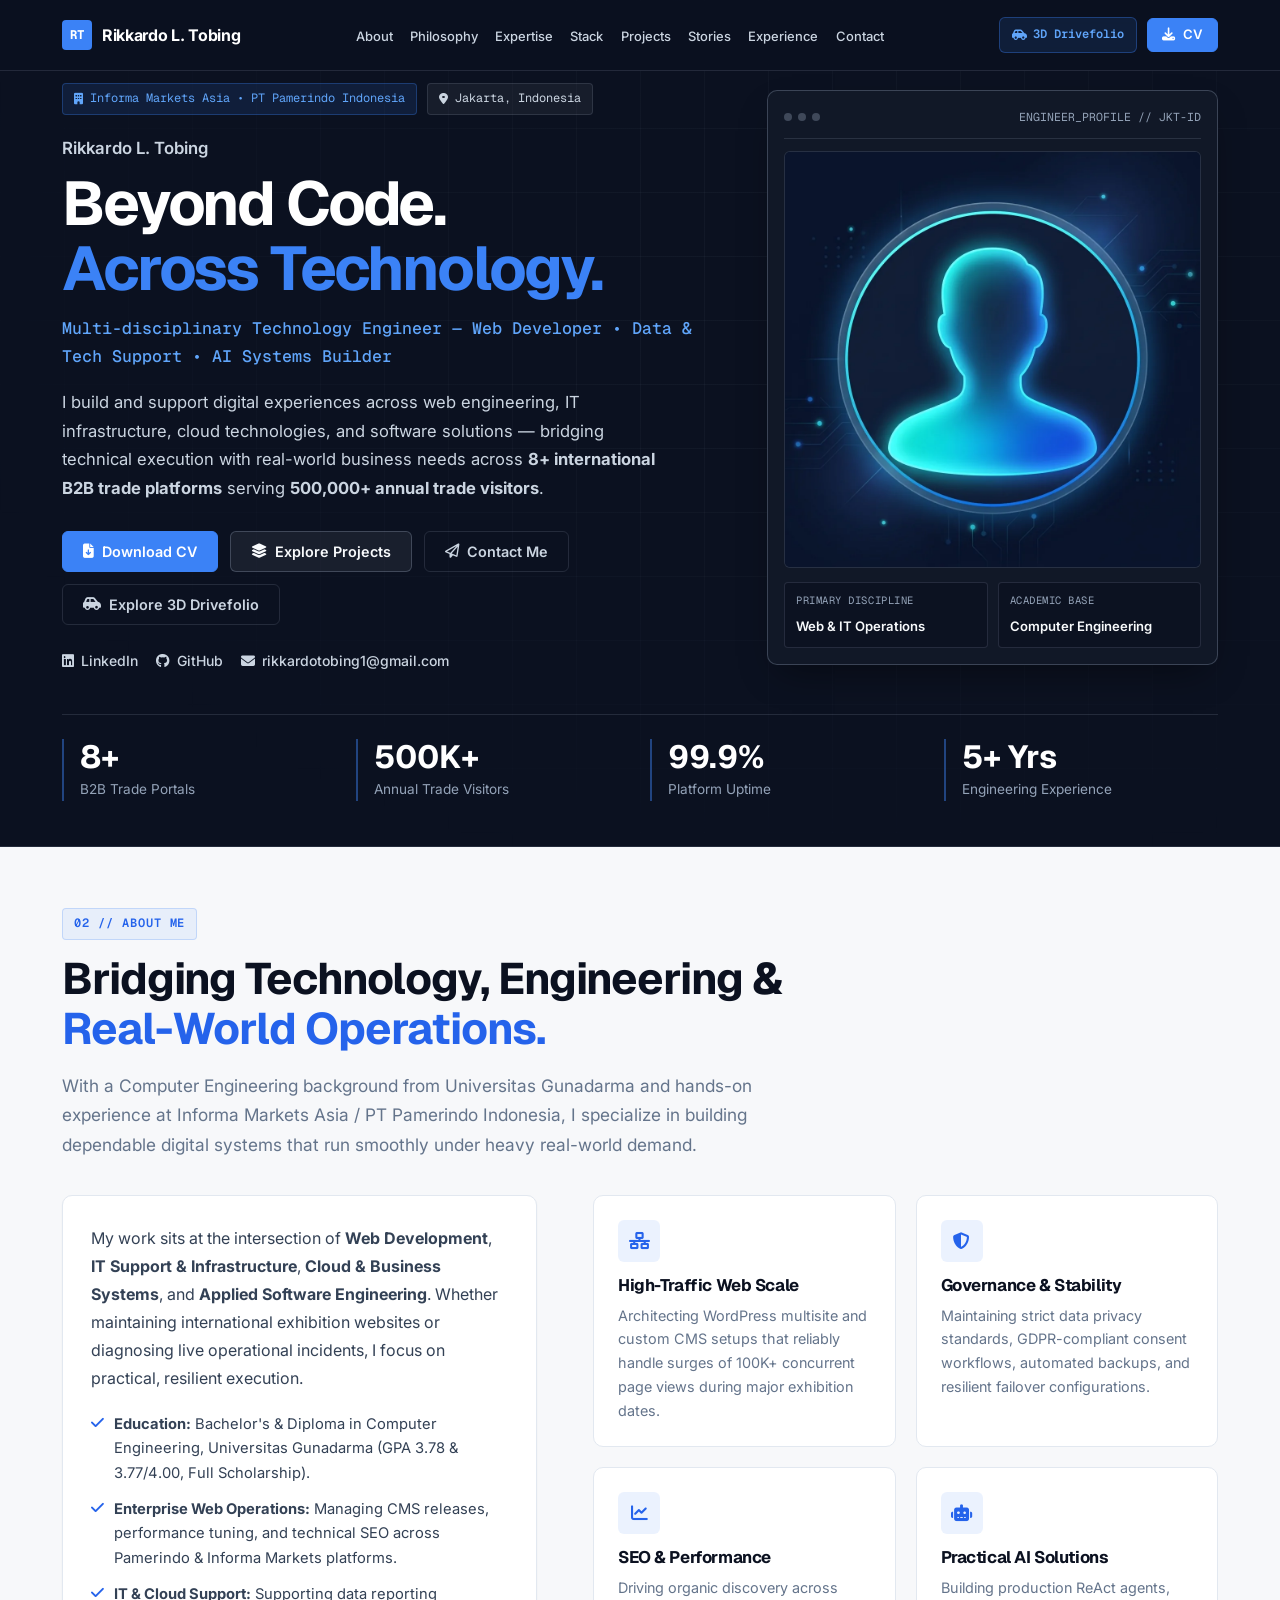
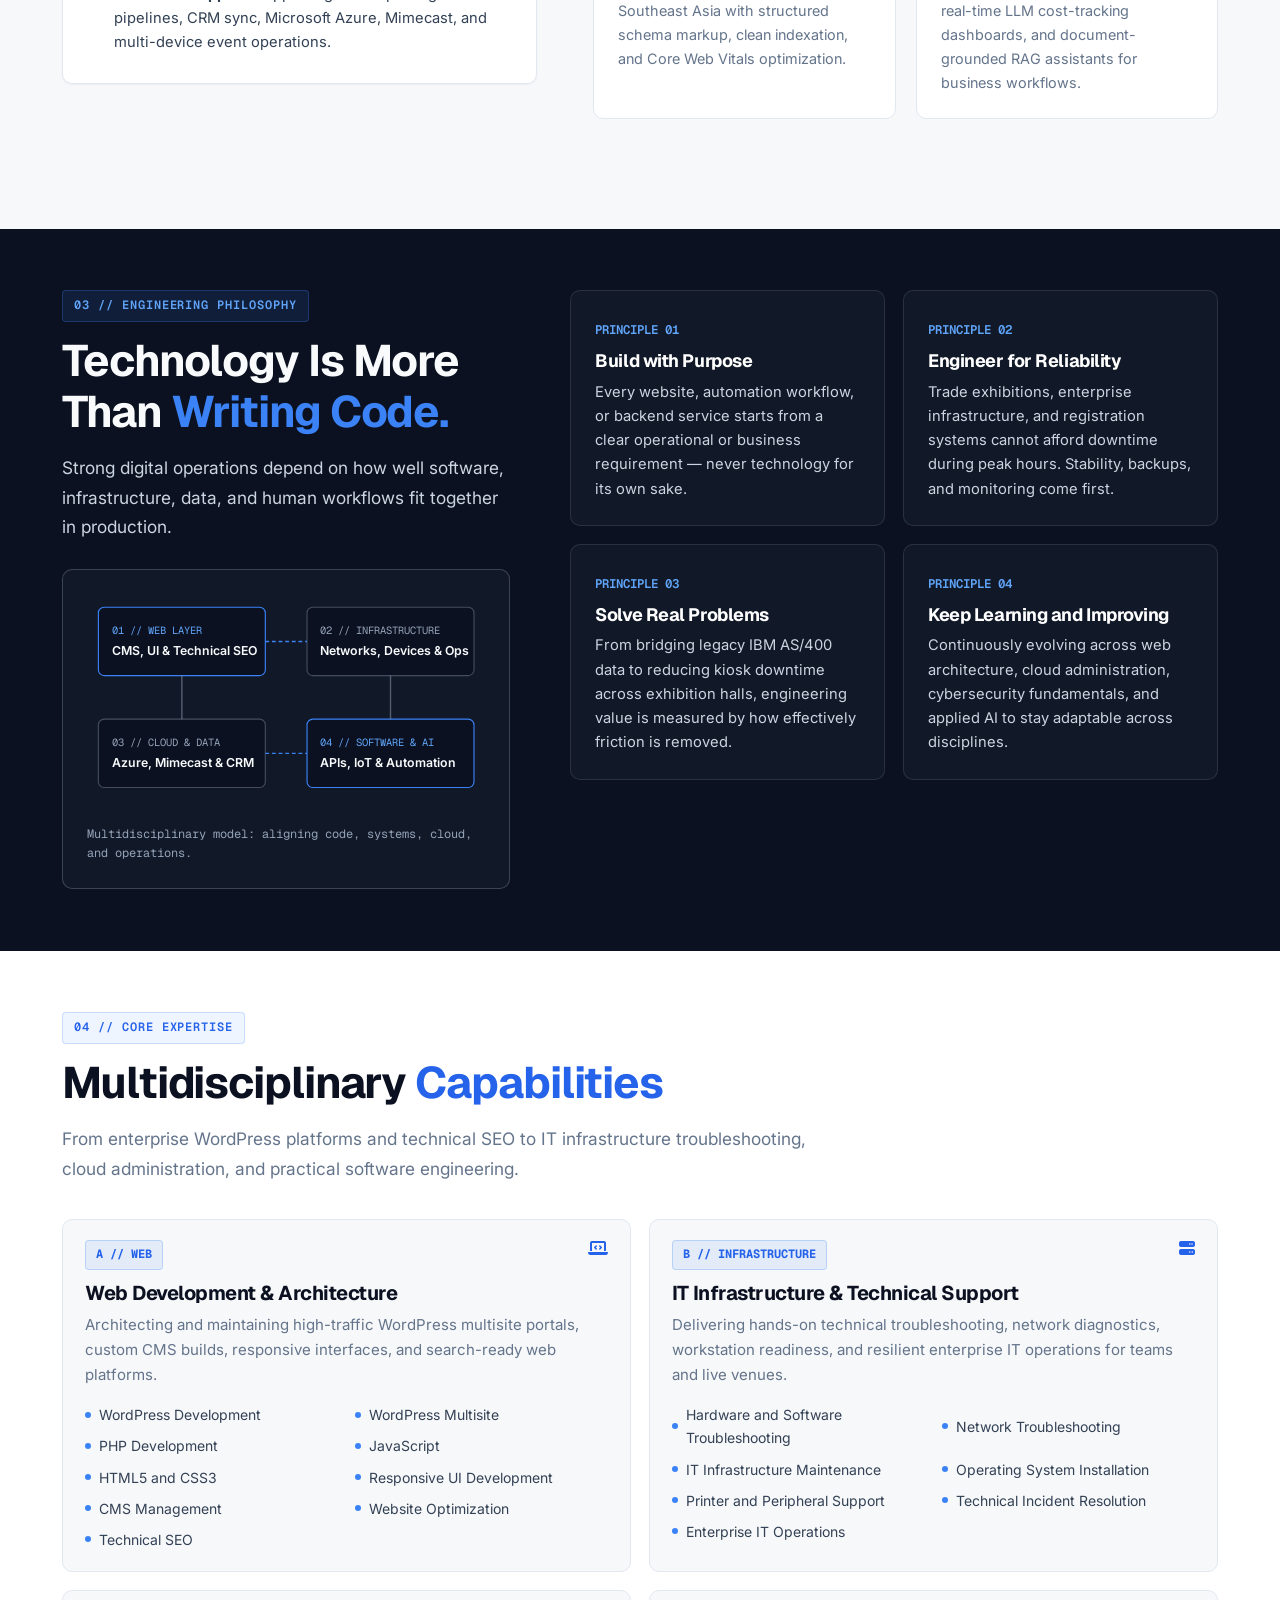
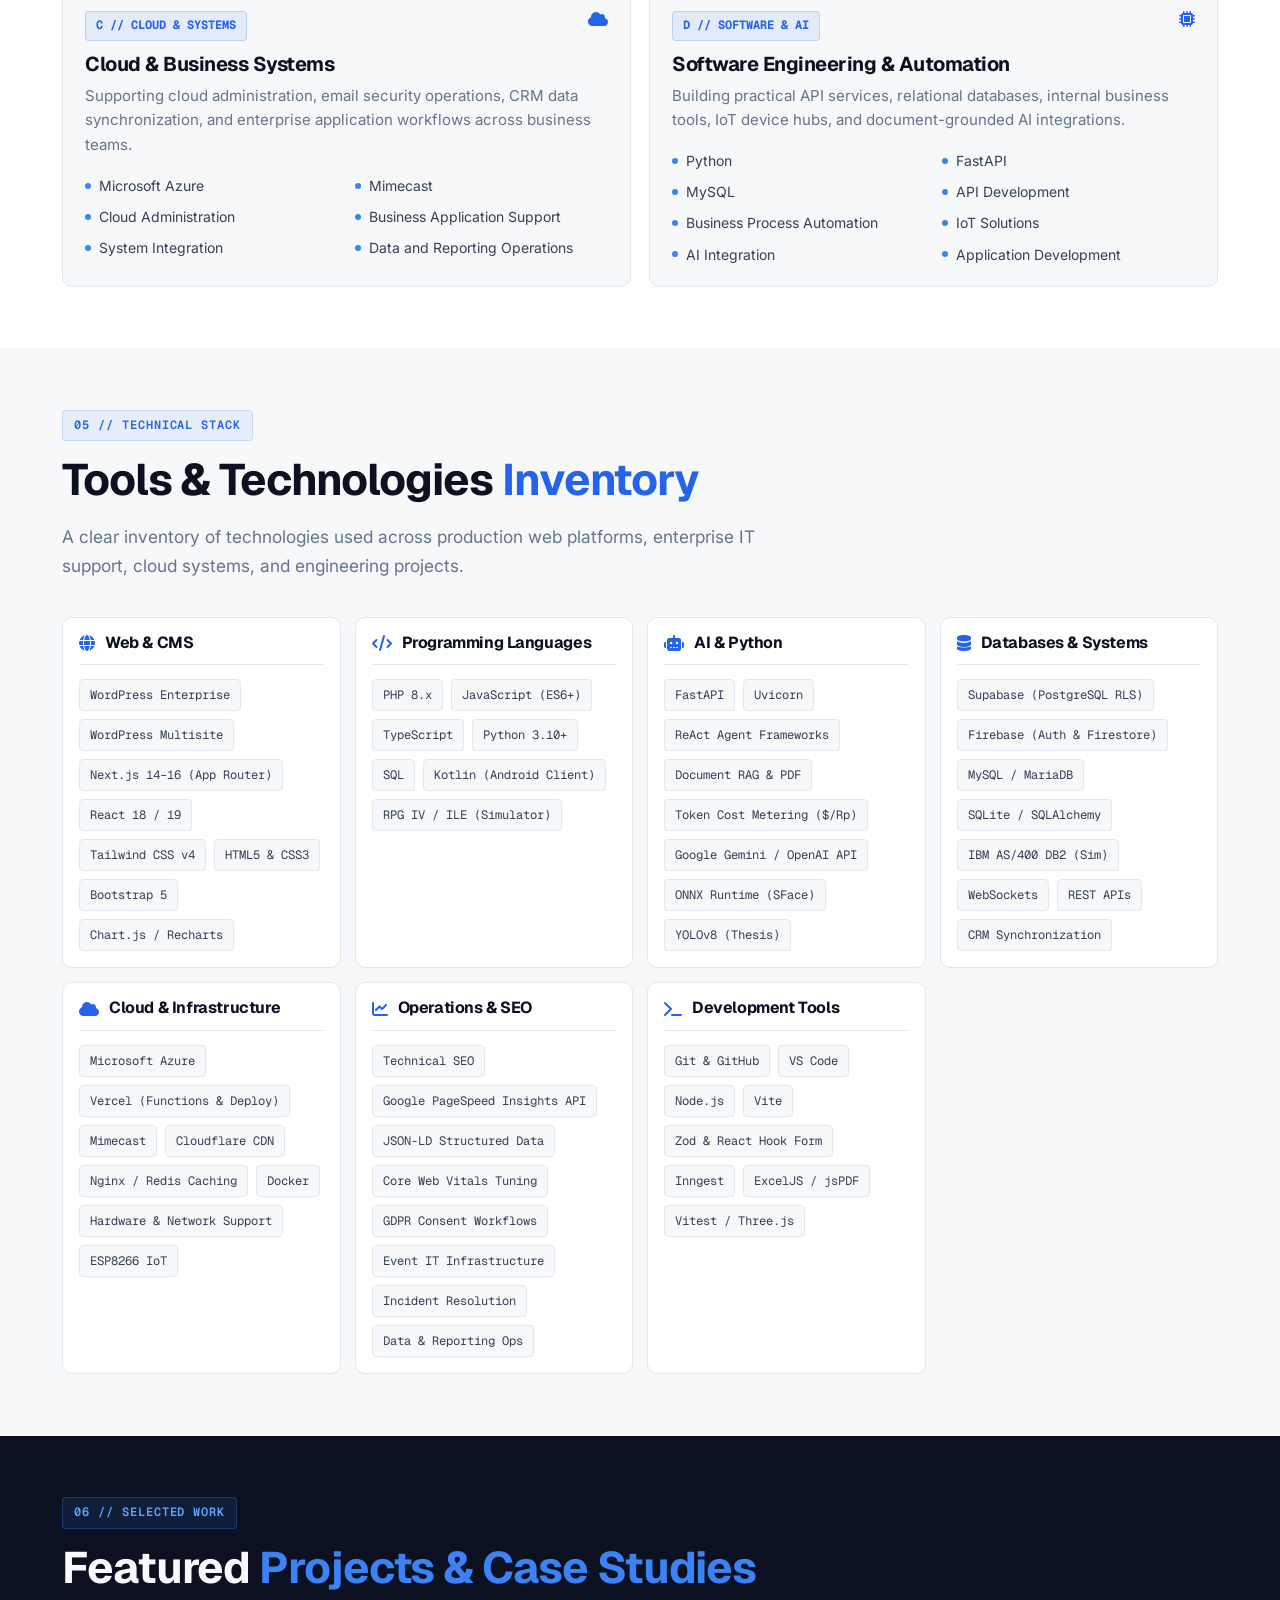
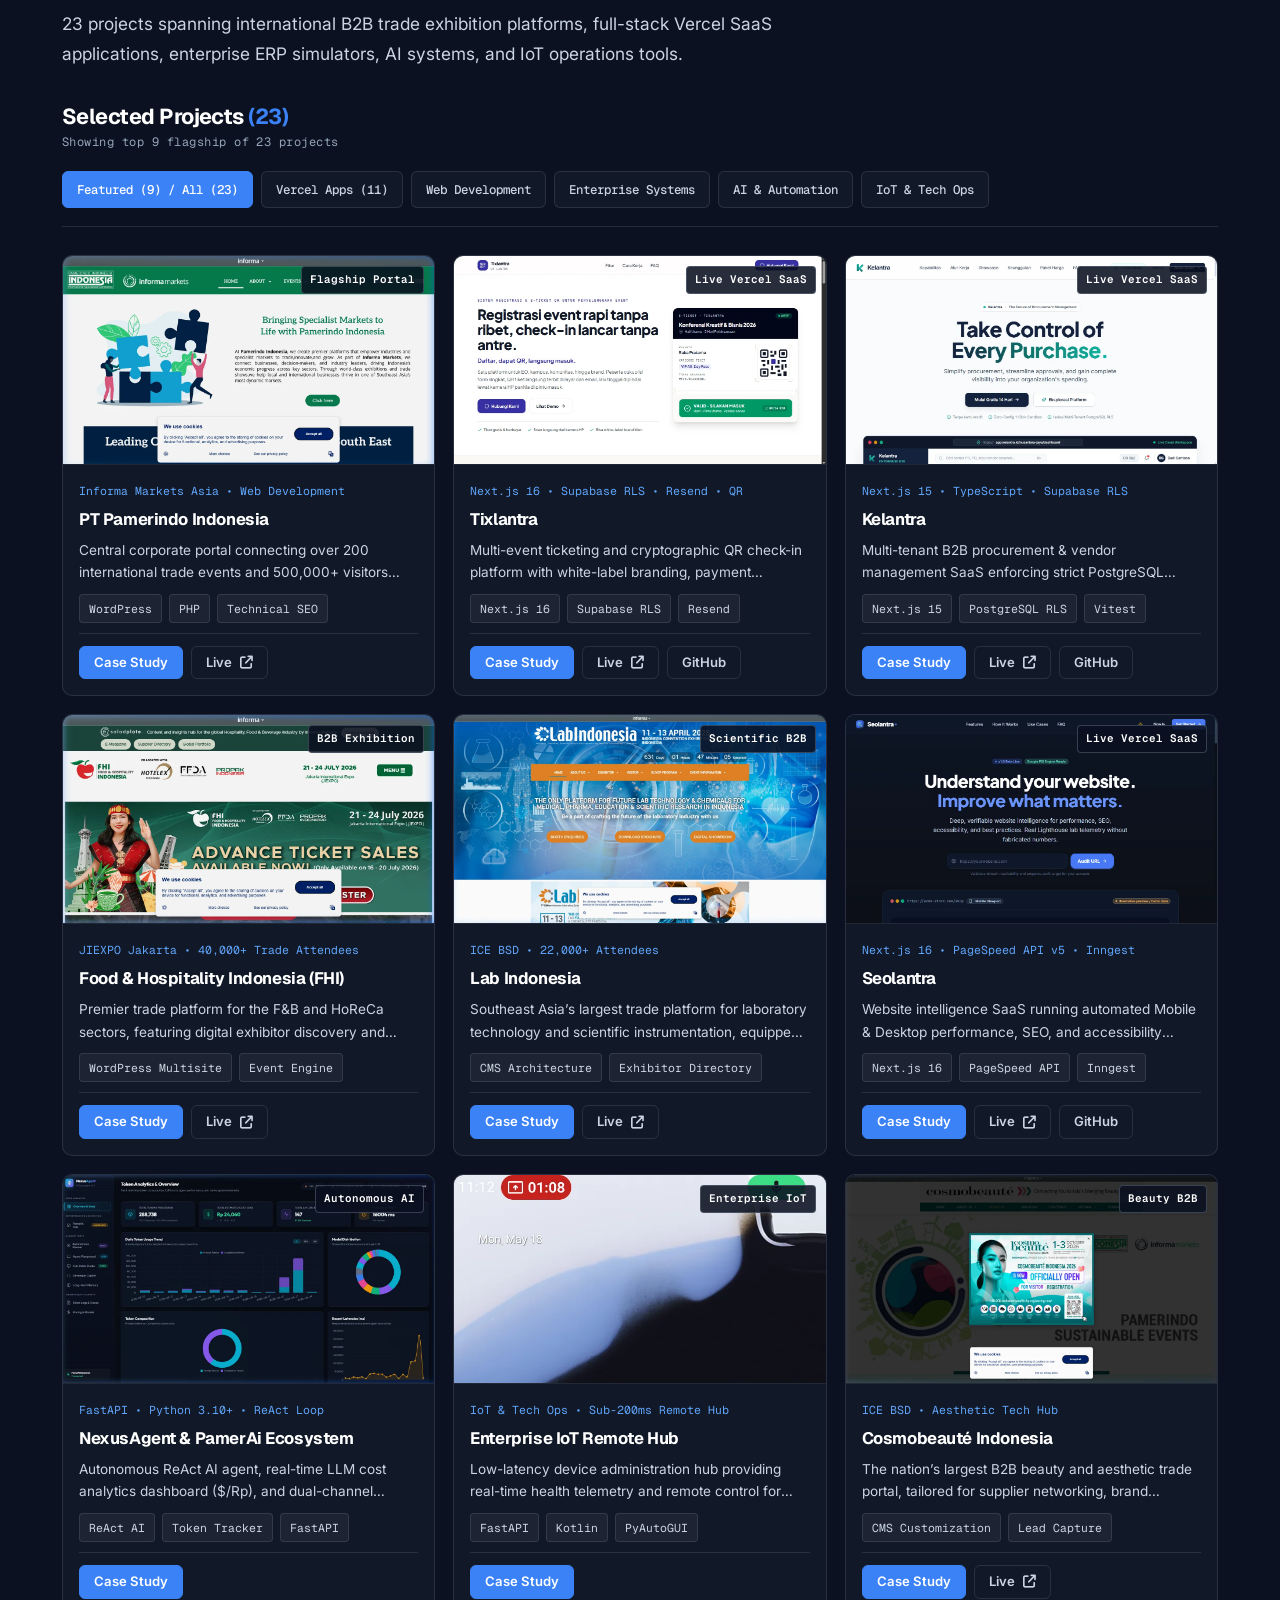
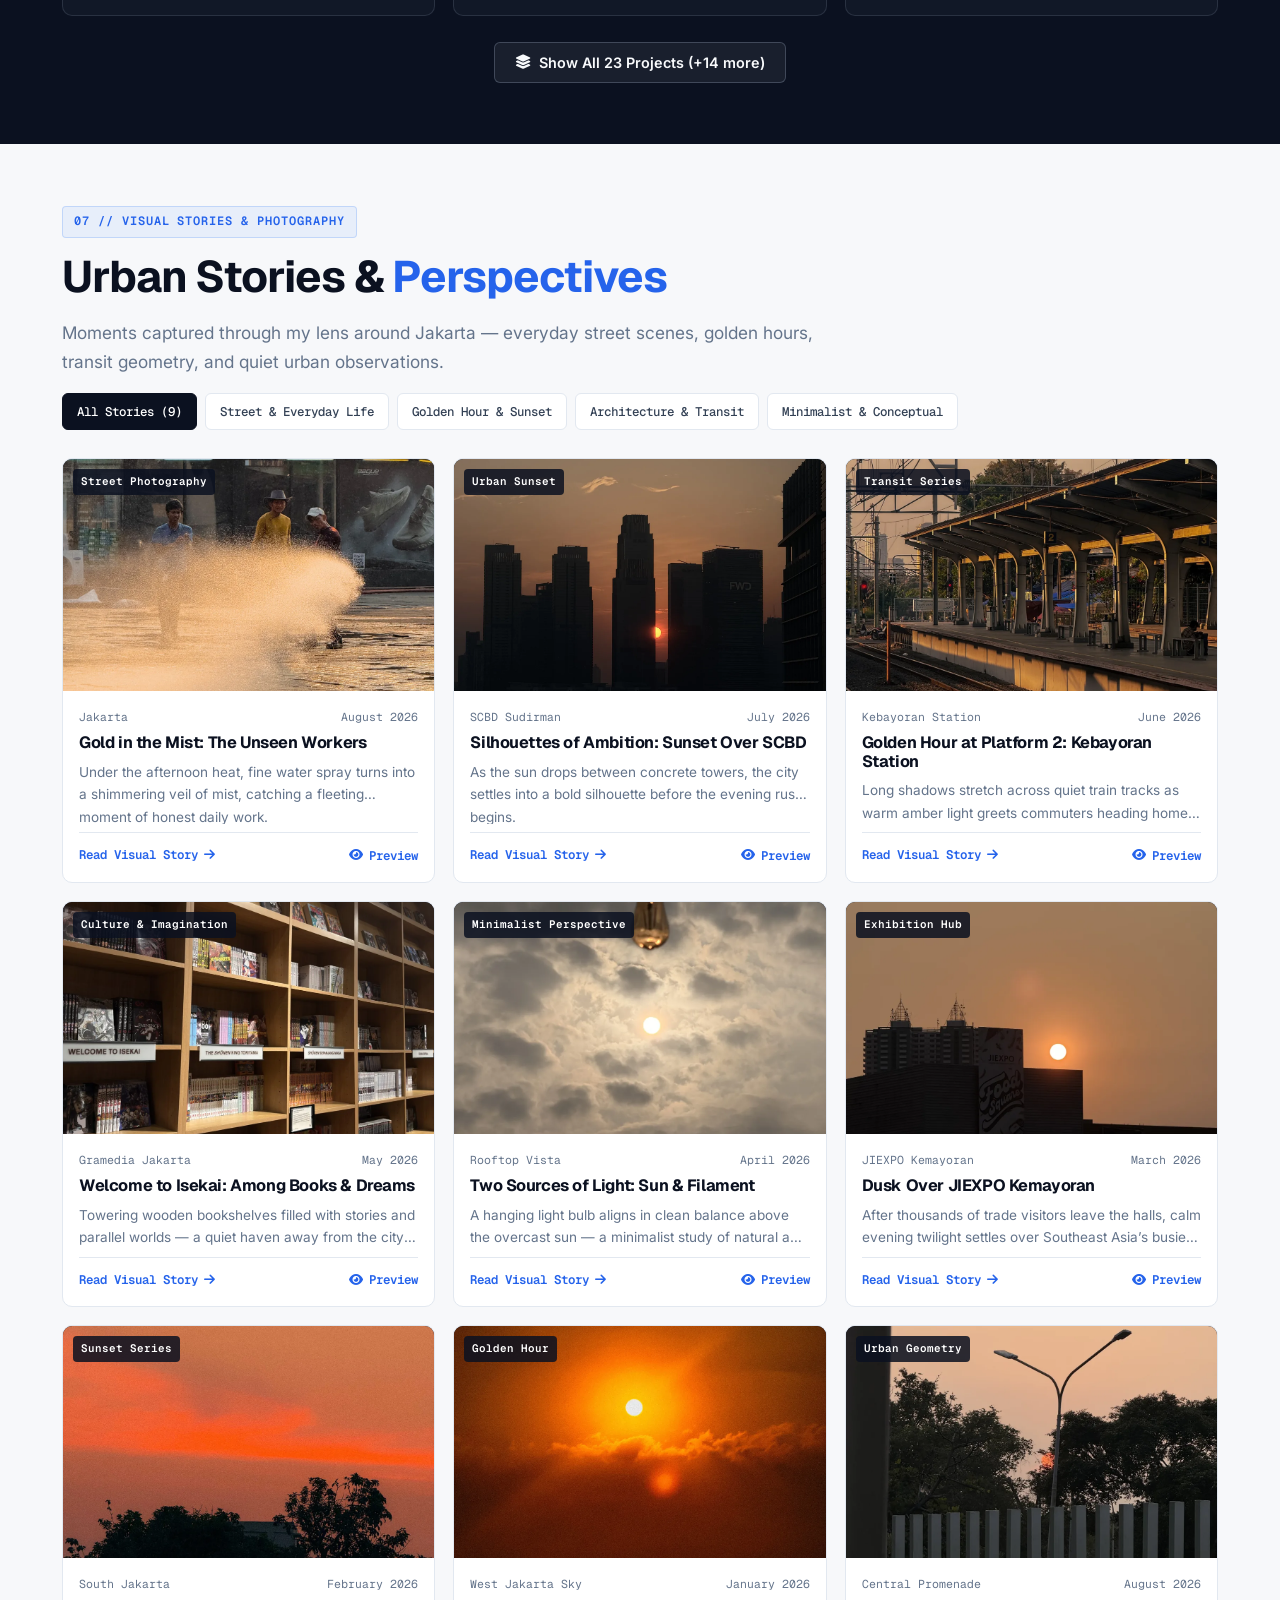
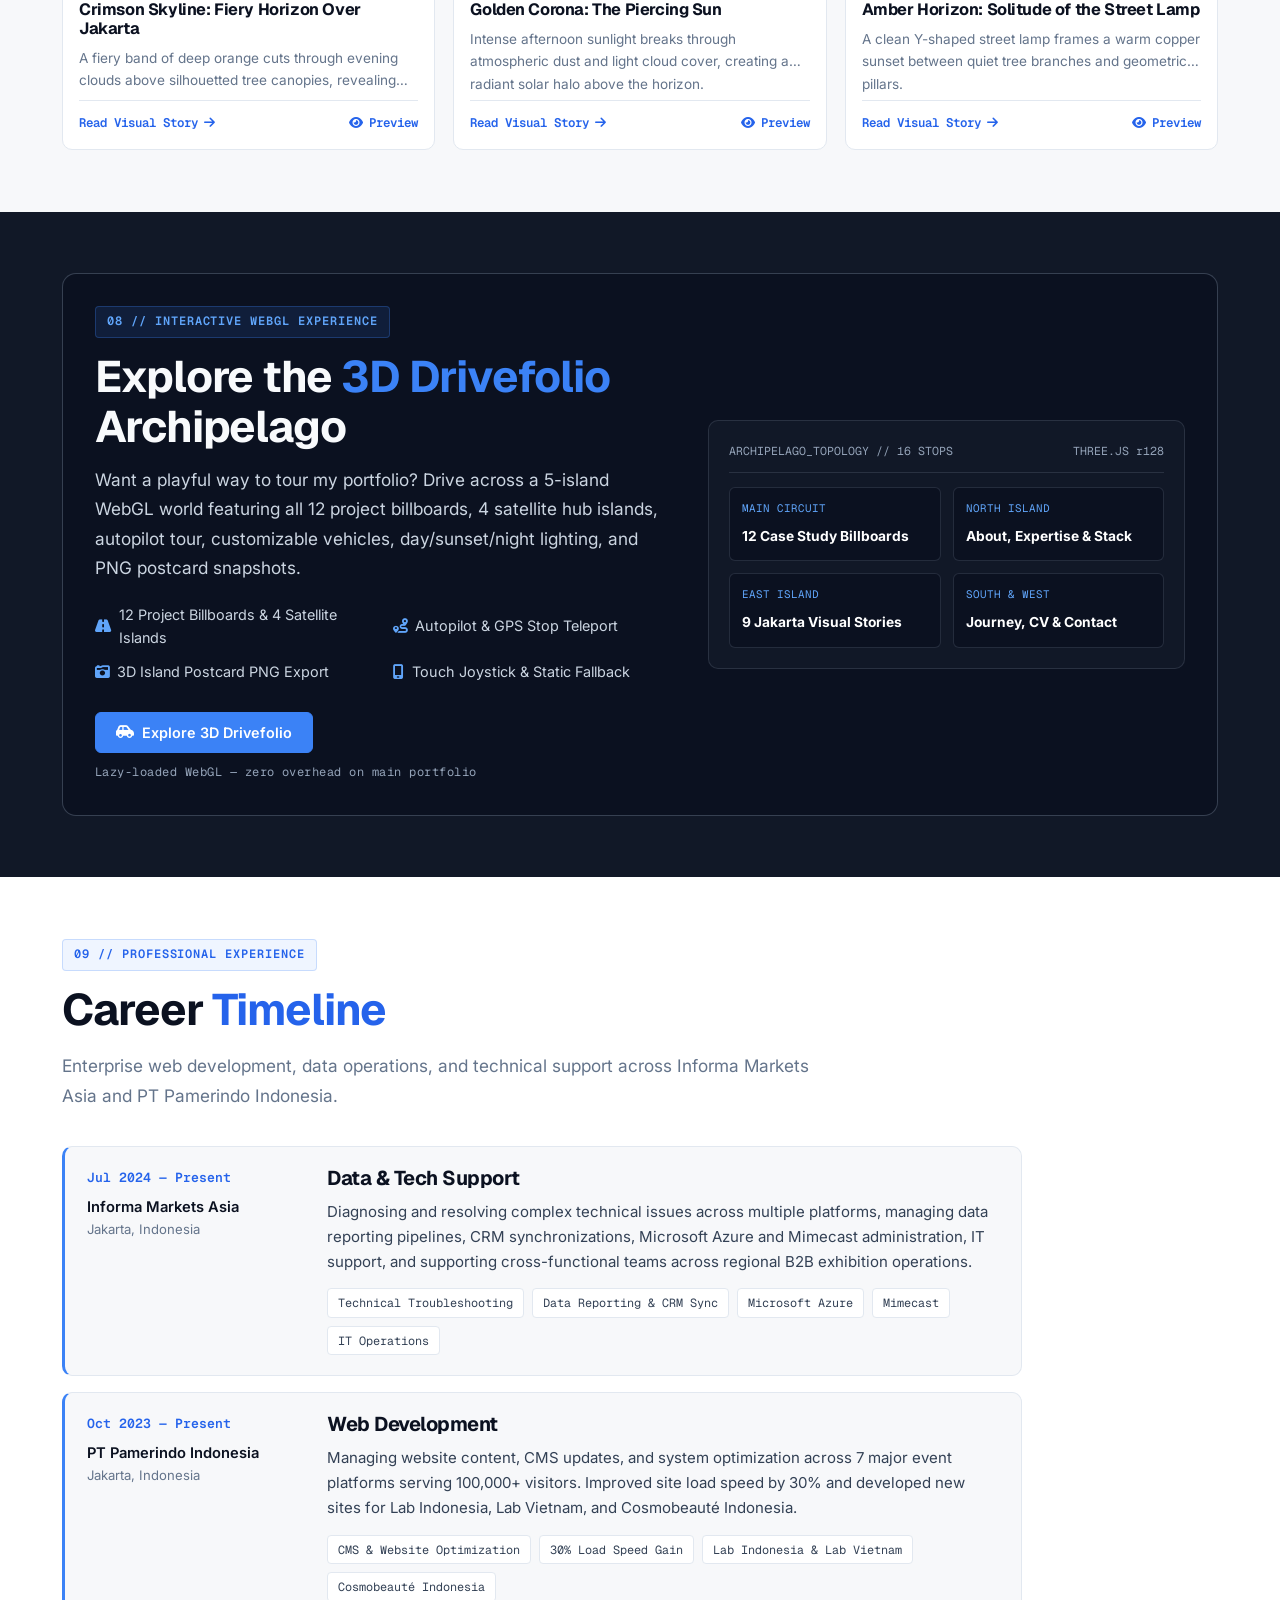
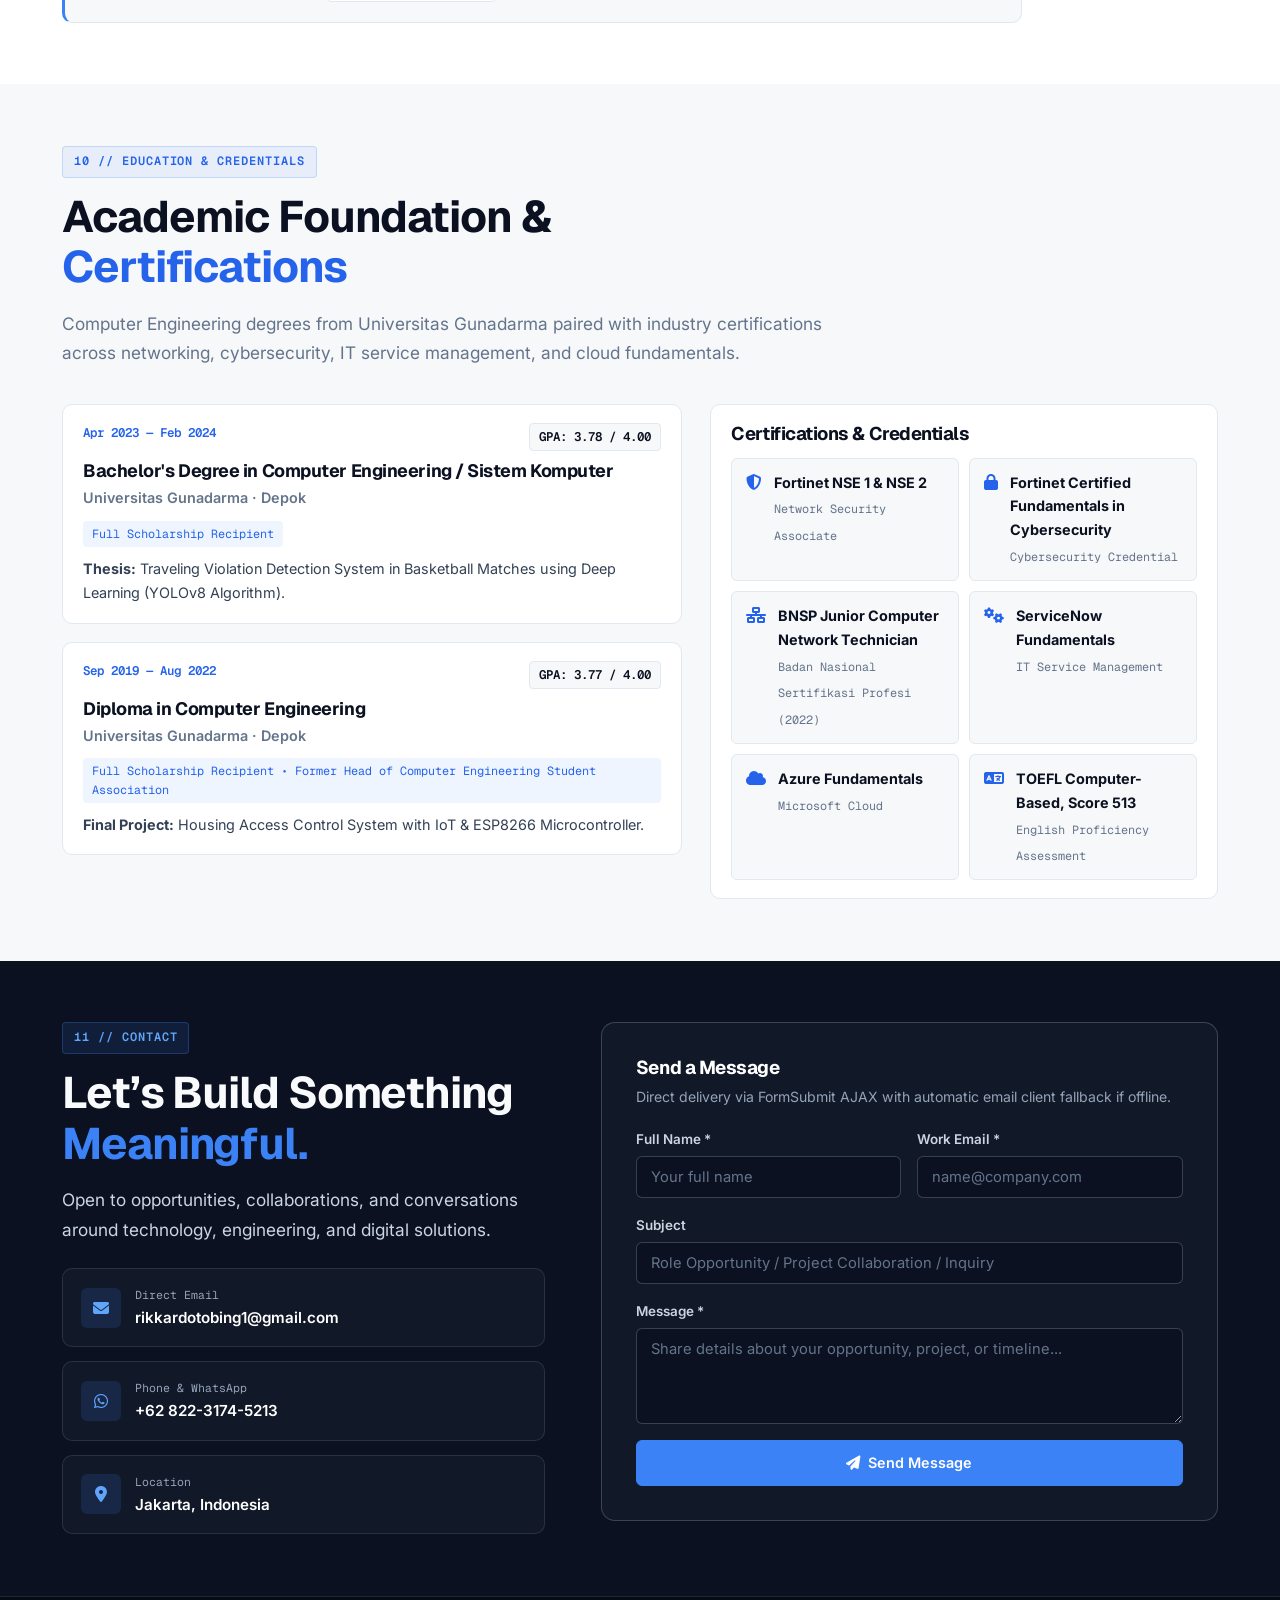
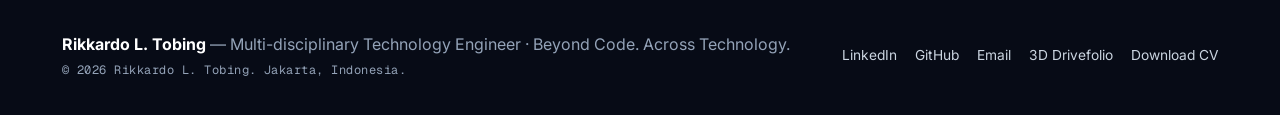
==== index.html @ 4deb0cbe "chore(portfolio): compact layout, priority audit, live Vercel captures, remove Blueprint modal" ====
<!DOCTYPE html>
<html lang="en">

<head>
  <meta charset="UTF-8" />
  <meta name="viewport" content="width=device-width, initial-scale=1.0" />
  <title>Rikkardo L. Tobing — Multi-disciplinary Technology Engineer</title>
  <meta name="description"
    content="Rikkardo L. Tobing — Multi-disciplinary Technology Engineer in Jakarta, Indonesia. Beyond Code. Across Technology: web engineering, IT infrastructure, cloud technologies, and software solutions." />
  <meta name="author" content="Rikkardo L. Tobing" />
  <link rel="canonical" href="https://www.rikkardotobing.my.id/" />

  <!-- Open Graph -->
  <meta property="og:title" content="Rikkardo L. Tobing — Multi-disciplinary Technology Engineer" />
  <meta property="og:description"
    content="Beyond Code. Across Technology. Building and supporting digital experiences across web engineering, IT infrastructure, cloud technologies, and software solutions." />
  <meta property="og:type" content="website" />
  <meta property="og:url" content="https://www.rikkardotobing.my.id/" />
  <meta property="og:image" content="https://www.rikkardotobing.my.id/assets/images/profile.png" />

  <!-- Twitter / X Card -->
  <meta name="twitter:card" content="summary_large_image" />
  <meta name="twitter:title" content="Rikkardo L. Tobing — Multi-disciplinary Technology Engineer" />
  <meta name="twitter:description"
    content="Beyond Code. Across Technology. Web engineering, IT infrastructure, cloud systems, and applied software solutions." />
  <meta name="twitter:image" content="https://www.rikkardotobing.my.id/assets/images/profile.png" />

  <!-- Fonts: Inter, Geist, Geist Mono & Font Awesome -->
  <link rel="preconnect" href="https://fonts.googleapis.com" />
  <link rel="preconnect" href="https://fonts.gstatic.com" crossorigin />
  <link href="https://fonts.googleapis.com/css2?family=Geist+Mono:wght@400;500;600;700&family=Geist:wght@500;600;700&family=Inter:wght@400;500;600;700&display=swap" rel="stylesheet" />
  <link rel="stylesheet" href="https://cdnjs.cloudflare.com/ajax/libs/font-awesome/6.5.0/css/all.min.css" />

  <link rel="stylesheet" href="css/style.css?v=15.0" />

  <!-- Structured Data (JSON-LD) -->
  <script type="application/ld+json">
    {
      "@context": "https://schema.org",
      "@type": "Person",
      "name": "Rikkardo L. Tobing",
      "jobTitle": "Multi-disciplinary Technology Engineer",
      "description": "Web Developer and Data & Tech Support Executive at Informa Markets Asia / PT Pamerindo Indonesia, working across web engineering, IT infrastructure, cloud technologies, and software solutions.",
      "url": "https://www.rikkardotobing.my.id/",
      "email": "mailto:rikkardotobing1@gmail.com",
      "telephone": "+62-822-3174-5213",
      "address": {
        "@type": "PostalAddress",
        "addressLocality": "Jakarta",
        "addressCountry": "ID"
      },
      "alumniOf": {
        "@type": "CollegeOrUniversity",
        "name": "Universitas Gunadarma"
      },
      "sameAs": [
        "https://id.linkedin.com/in/rikkardo-l-tobing",
        "https://github.com/rikkardochaplin"
      ]
    }
  </script>
</head>

<body id="page-top">
  <a href="#main-content" class="skip-link">Skip to main content</a>
  <div id="scroll-progress" aria-hidden="true"></div>

  <!-- ── NAVIGATION ── -->
  <nav class="site-nav" id="mainNav" aria-label="Primary Navigation">
    <div class="container nav-inner">
      <a class="nav-brand" href="#page-top">
        <span class="nav-brand-mark" aria-hidden="true">RT</span>
        <span>Rikkardo L. Tobing</span>
      </a>

      <ul class="nav-links">
        <li><a href="#about">About</a></li>
        <li><a href="#philosophy">Philosophy</a></li>
        <li><a href="#expertise">Expertise</a></li>
        <li><a href="#stack">Stack</a></li>
        <li><a href="#projects">Projects</a></li>
        <li><a href="#stories">Stories</a></li>
        <li><a href="#experience">Experience</a></li>
        <li><a href="#contact">Contact</a></li>
      </ul>

      <div class="nav-actions">
        <a class="nav-drivefolio-pill" href="drivefolio.html" title="Launch Interactive 3D Drivefolio">
          <i class="fa-solid fa-car-side" aria-hidden="true"></i> 3D Drivefolio
        </a>
        <a class="btn btn-primary btn-sm" href="assets/data/Rikkardo L. Tobing - Resume.pdf" download>
          <i class="fa-solid fa-download" aria-hidden="true"></i> CV
        </a>
      </div>

      <button class="nav-toggle" id="nav-toggle" type="button" aria-label="Toggle navigation menu" aria-expanded="false" aria-controls="mobile-drawer">
        <i class="fa-solid fa-bars" aria-hidden="true"></i>
      </button>
    </div>

    <div class="mobile-drawer" id="mobile-drawer">
      <ul>
        <li><a href="#about">About</a></li>
        <li><a href="#philosophy">Engineering Philosophy</a></li>
        <li><a href="#expertise">Core Expertise</a></li>
        <li><a href="#stack">Technical Stack</a></li>
        <li><a href="#projects">Featured Projects (12)</a></li>
        <li><a href="#stories">Visual Stories (9)</a></li>
        <li><a href="#drivefolio">3D Drivefolio</a></li>
        <li><a href="#experience">Experience &amp; Education</a></li>
        <li><a href="#contact">Contact</a></li>
      </ul>
      <div class="mobile-drawer-actions">
        <a class="btn btn-primary" href="assets/data/Rikkardo L. Tobing - Resume.pdf" download>
          <i class="fa-solid fa-file-arrow-down" aria-hidden="true"></i> Download CV
        </a>
        <a class="btn btn-secondary-dark" href="drivefolio.html">
          <i class="fa-solid fa-car-side" aria-hidden="true"></i> Explore 3D Drivefolio
        </a>
      </div>
    </div>
  </nav>

  <main id="main-content">

    <!-- ========================================================================
         SECTION 01 — HERO / LANDING PAGE (Deep Navy #0B1120)
         ======================================================================== -->
    <header class="hero-section" id="hero">
      <div class="container">
        <div class="hero-grid">
          <div>
            <div class="hero-meta-bar">
              <span class="hero-org-badge">
                <i class="fa-solid fa-building" aria-hidden="true"></i> Informa Markets Asia • PT Pamerindo Indonesia
              </span>
              <span class="hero-location-badge">
                <i class="fa-solid fa-location-dot" aria-hidden="true"></i> Jakarta, Indonesia
              </span>
            </div>

            <p class="hero-name">Rikkardo L. Tobing</p>
            <h1 class="hero-title">Beyond Code.<br /><span class="accent-blue">Across Technology.</span></h1>
            <p class="hero-role">Multi-disciplinary Technology Engineer — Web Developer • Data &amp; Tech Support • AI Systems Builder</p>

            <p class="hero-description">
              I build and support digital experiences across web engineering, IT infrastructure, cloud technologies, and software solutions — bridging technical execution with real-world business needs across <strong>8+ international B2B trade platforms</strong> serving <strong>500,000+ annual trade visitors</strong>.
            </p>

            <div class="hero-ctas">
              <a class="btn btn-primary" href="assets/data/Rikkardo L. Tobing - Resume.pdf" download>
                <i class="fa-solid fa-file-arrow-down" aria-hidden="true"></i> Download CV
              </a>
              <a class="btn btn-secondary-dark" href="#projects">
                <i class="fa-solid fa-layer-group" aria-hidden="true"></i> Explore Projects
              </a>
              <a class="btn btn-ghost-dark" href="#contact">
                <i class="fa-regular fa-paper-plane" aria-hidden="true"></i> Contact Me
              </a>
              <a class="btn btn-ghost-dark" href="drivefolio.html">
                <i class="fa-solid fa-car-side" aria-hidden="true"></i> Explore 3D Drivefolio
              </a>
            </div>

            <div class="hero-socials">
              <a class="hero-social-link" href="https://id.linkedin.com/in/rikkardo-l-tobing" target="_blank" rel="noopener noreferrer">
                <i class="fa-brands fa-linkedin" aria-hidden="true"></i> LinkedIn
              </a>
              <a class="hero-social-link" href="https://github.com/rikkardochaplin" target="_blank" rel="noopener noreferrer">
                <i class="fa-brands fa-github" aria-hidden="true"></i> GitHub
              </a>
              <a class="hero-social-link" href="mailto:rikkardotobing1@gmail.com">
                <i class="fa-solid fa-envelope" aria-hidden="true"></i> rikkardotobing1@gmail.com
              </a>
            </div>
          </div>

          <div class="hero-visual">
            <div class="portrait-frame">
              <div class="portrait-topbar">
                <div class="portrait-dots" aria-hidden="true">
                  <span></span><span></span><span></span>
                </div>
                <span>ENGINEER_PROFILE // JKT-ID</span>
              </div>
              <div class="portrait-img-wrap">
                <picture>
                  <source srcset="assets/images/webp/profile.webp" type="image/webp" />
                  <img src="assets/images/profile.png" alt="Portrait of Rikkardo L. Tobing, Multi-disciplinary Technology Engineer" width="1024" height="1024" fetchpriority="high" />
                </picture>
              </div>
              <div class="portrait-caption">
                <div class="portrait-spec">
                  <span class="portrait-spec-label">Primary Discipline</span>
                  <span class="portrait-spec-val">Web &amp; IT Operations</span>
                </div>
                <div class="portrait-spec">
                  <span class="portrait-spec-label">Academic Base</span>
                  <span class="portrait-spec-val">Computer Engineering</span>
                </div>
              </div>
            </div>
          </div>
        </div>

        <div class="hero-stats-strip" aria-label="Verified career scale">
          <div class="hero-stat-item">
            <div class="hero-stat-val">8+</div>
            <div class="hero-stat-label">B2B Trade Portals</div>
          </div>
          <div class="hero-stat-item">
            <div class="hero-stat-val">500K+</div>
            <div class="hero-stat-label">Annual Trade Visitors</div>
          </div>
          <div class="hero-stat-item">
            <div class="hero-stat-val">99.9%</div>
            <div class="hero-stat-label">Platform Uptime</div>
          </div>
          <div class="hero-stat-item">
            <div class="hero-stat-val">5+ Yrs</div>
            <div class="hero-stat-label">Engineering Experience</div>
          </div>
        </div>
      </div>
    </header>

    <!-- ========================================================================
         SECTION 02 — ABOUT ME (Off White #F7F8FA)
         ======================================================================== -->
    <section class="section section-offwhite" id="about">
      <div class="container">
        <div class="section-header" data-reveal>
          <span class="section-kicker">02 // About Me</span>
          <h2 class="section-title">Bridging Technology, Engineering &amp; <span class="accent-blue">Real-World Operations.</span></h2>
          <p class="section-lead">
            With a Computer Engineering background from Universitas Gunadarma and hands-on experience at Informa Markets Asia / PT Pamerindo Indonesia, I specialize in building dependable digital systems that run smoothly under heavy real-world demand.
          </p>
        </div>

        <div class="about-editorial-grid" data-reveal>
          <div class="about-summary-box">
            <p>
              My work sits at the intersection of <strong>Web Development</strong>, <strong>IT Support &amp; Infrastructure</strong>, <strong>Cloud &amp; Business Systems</strong>, and <strong>Applied Software Engineering</strong>. Whether maintaining international exhibition websites or diagnosing live operational incidents, I focus on practical, resilient execution.
            </p>
            <ul class="about-highlights-list">
              <li><i class="fa-solid fa-check" aria-hidden="true"></i> <span><strong>Education:</strong> Bachelor's &amp; Diploma in Computer Engineering, Universitas Gunadarma (GPA 3.78 &amp; 3.77/4.00, Full Scholarship).</span></li>
              <li><i class="fa-solid fa-check" aria-hidden="true"></i> <span><strong>Enterprise Web Operations:</strong> Managing CMS releases, performance tuning, and technical SEO across Pamerindo &amp; Informa Markets platforms.</span></li>
              <li><i class="fa-solid fa-check" aria-hidden="true"></i> <span><strong>IT &amp; Cloud Support:</strong> Supporting data reporting pipelines, CRM sync, Microsoft Azure, Mimecast, and multi-device event operations.</span></li>
            </ul>
          </div>

          <div class="pillars-grid pillars-grid-2">
            <article class="pillar-card">
              <div>
                <div class="pillar-icon"><i class="fa-solid fa-network-wired" aria-hidden="true"></i></div>
                <h3>High-Traffic Web Scale</h3>
                <p>Architecting WordPress multisite and custom CMS setups that reliably handle surges of 100K+ concurrent page views during major exhibition dates.</p>
              </div>
            </article>

            <article class="pillar-card">
              <div>
                <div class="pillar-icon"><i class="fa-solid fa-shield-halved" aria-hidden="true"></i></div>
                <h3>Governance &amp; Stability</h3>
                <p>Maintaining strict data privacy standards, GDPR-compliant consent workflows, automated backups, and resilient failover configurations.</p>
              </div>
            </article>

            <article class="pillar-card">
              <div>
                <div class="pillar-icon"><i class="fa-solid fa-chart-line" aria-hidden="true"></i></div>
                <h3>SEO &amp; Performance</h3>
                <p>Driving organic discovery across Southeast Asia with structured schema markup, clean indexation, and Core Web Vitals optimization.</p>
              </div>
            </article>

            <article class="pillar-card">
              <div>
                <div class="pillar-icon"><i class="fa-solid fa-robot" aria-hidden="true"></i></div>
                <h3>Practical AI Solutions</h3>
                <p>Building production ReAct agents, real-time LLM cost-tracking dashboards, and document-grounded RAG assistants for business workflows.</p>
              </div>
            </article>
          </div>
        </div>
      </div>
    </section>

    <!-- ========================================================================
         SECTION 03 — ENGINEERING PHILOSOPHY (Deep Navy #0B1120)
         ======================================================================== -->
    <section class="section section-dark" id="philosophy">
      <div class="container">
        <div class="philosophy-layout">
          <div data-reveal>
            <div class="section-header" style="margin-bottom: 28px;">
              <span class="section-kicker">03 // Engineering Philosophy</span>
              <h2 class="section-title">Technology Is More Than <span class="accent-blue">Writing Code.</span></h2>
              <p class="section-lead">
                Strong digital operations depend on how well software, infrastructure, data, and human workflows fit together in production.
              </p>
            </div>

            <div class="philosophy-diagram-card">
              <svg viewBox="0 0 420 220" width="100%" role="img" aria-label="Systems integration diagram connecting Web, Infrastructure, Cloud, and Software">
                <rect x="12" y="14" width="176" height="72" rx="6" fill="#0B1120" stroke="#3B82F6" stroke-width="1.2" />
                <text x="26" y="42" fill="#60A5FA" font-family="Geist Mono, monospace" font-size="11">01 // WEB LAYER</text>
                <text x="26" y="64" fill="#F8FAFC" font-family="Inter, sans-serif" font-size="13" font-weight="600">CMS, UI &amp; Technical SEO</text>

                <rect x="232" y="14" width="176" height="72" rx="6" fill="#0B1120" stroke="rgba(148,163,184,0.4)" stroke-width="1.2" />
                <text x="246" y="42" fill="#94A3B8" font-family="Geist Mono, monospace" font-size="11">02 // INFRASTRUCTURE</text>
                <text x="246" y="64" fill="#F8FAFC" font-family="Inter, sans-serif" font-size="13" font-weight="600">Networks, Devices &amp; Ops</text>

                <rect x="12" y="132" width="176" height="72" rx="6" fill="#0B1120" stroke="rgba(148,163,184,0.4)" stroke-width="1.2" />
                <text x="26" y="160" fill="#94A3B8" font-family="Geist Mono, monospace" font-size="11">03 // CLOUD &amp; DATA</text>
                <text x="26" y="182" fill="#F8FAFC" font-family="Inter, sans-serif" font-size="13" font-weight="600">Azure, Mimecast &amp; CRM</text>

                <rect x="232" y="132" width="176" height="72" rx="6" fill="#0B1120" stroke="#3B82F6" stroke-width="1.2" />
                <text x="246" y="160" fill="#60A5FA" font-family="Geist Mono, monospace" font-size="11">04 // SOFTWARE &amp; AI</text>
                <text x="246" y="182" fill="#F8FAFC" font-family="Inter, sans-serif" font-size="13" font-weight="600">APIs, IoT &amp; Automation</text>

                <line x1="188" y1="50" x2="232" y2="50" stroke="#3B82F6" stroke-width="1.5" stroke-dasharray="4 3" />
                <line x1="188" y1="168" x2="232" y2="168" stroke="#3B82F6" stroke-width="1.5" stroke-dasharray="4 3" />
                <line x1="100" y1="86" x2="100" y2="132" stroke="rgba(148,163,184,0.5)" stroke-width="1.5" />
                <line x1="320" y1="86" x2="320" y2="132" stroke="rgba(148,163,184,0.5)" stroke-width="1.5" />
              </svg>
              <p class="philosophy-diagram-caption">Multidisciplinary model: aligning code, systems, cloud, and operations.</p>
            </div>
          </div>

          <div class="principles-grid" data-reveal>
            <article class="principle-card">
              <span class="principle-num">PRINCIPLE 01</span>
              <h3>Build with Purpose</h3>
              <p>Every website, automation workflow, or backend service starts from a clear operational or business requirement — never technology for its own sake.</p>
            </article>
            <article class="principle-card">
              <span class="principle-num">PRINCIPLE 02</span>
              <h3>Engineer for Reliability</h3>
              <p>Trade exhibitions, enterprise infrastructure, and registration systems cannot afford downtime during peak hours. Stability, backups, and monitoring come first.</p>
            </article>
            <article class="principle-card">
              <span class="principle-num">PRINCIPLE 03</span>
              <h3>Solve Real Problems</h3>
              <p>From bridging legacy IBM AS/400 data to reducing kiosk downtime across exhibition halls, engineering value is measured by how effectively friction is removed.</p>
            </article>
            <article class="principle-card">
              <span class="principle-num">PRINCIPLE 04</span>
              <h3>Keep Learning and Improving</h3>
              <p>Continuously evolving across web architecture, cloud administration, cybersecurity fundamentals, and applied AI to stay adaptable across disciplines.</p>
            </article>
          </div>
        </div>
      </div>
    </section>

    <!-- ========================================================================
         SECTION 04 — CORE EXPERTISE (Pure White #FFFFFF)
         ======================================================================== -->
    <section class="section section-white" id="expertise">
      <div class="container">
        <div class="section-header" data-reveal>
          <span class="section-kicker">04 // Core Expertise</span>
          <h2 class="section-title">Multidisciplinary <span class="accent-blue">Capabilities</span></h2>
          <p class="section-lead">
            From enterprise WordPress platforms and technical SEO to IT infrastructure troubleshooting, cloud administration, and practical software engineering.
          </p>
        </div>

        <div class="expertise-grid" data-reveal>
          <article class="expertise-card">
            <div>
              <div class="expertise-head">
                <span class="expertise-code">A // WEB</span>
                <i class="fa-solid fa-laptop-code accent-blue" aria-hidden="true"></i>
              </div>
              <h3>Web Development &amp; Architecture</h3>
              <p>Architecting and maintaining high-traffic WordPress multisite portals, custom CMS builds, responsive interfaces, and search-ready web platforms.</p>
              <ul class="expertise-list">
                <li>WordPress Development</li>
                <li>WordPress Multisite</li>
                <li>PHP Development</li>
                <li>JavaScript</li>
                <li>HTML5 and CSS3</li>
                <li>Responsive UI Development</li>
                <li>CMS Management</li>
                <li>Website Optimization</li>
                <li>Technical SEO</li>
              </ul>
            </div>
          </article>

          <article class="expertise-card">
            <div>
              <div class="expertise-head">
                <span class="expertise-code">B // INFRASTRUCTURE</span>
                <i class="fa-solid fa-server accent-blue" aria-hidden="true"></i>
              </div>
              <h3>IT Infrastructure &amp; Technical Support</h3>
              <p>Delivering hands-on technical troubleshooting, network diagnostics, workstation readiness, and resilient enterprise IT operations for teams and live venues.</p>
              <ul class="expertise-list">
                <li>Hardware and Software Troubleshooting</li>
                <li>Network Troubleshooting</li>
                <li>IT Infrastructure Maintenance</li>
                <li>Operating System Installation</li>
                <li>Printer and Peripheral Support</li>
                <li>Technical Incident Resolution</li>
                <li>Enterprise IT Operations</li>
              </ul>
            </div>
          </article>

          <article class="expertise-card">
            <div>
              <div class="expertise-head">
                <span class="expertise-code">C // CLOUD &amp; SYSTEMS</span>
                <i class="fa-solid fa-cloud accent-blue" aria-hidden="true"></i>
              </div>
              <h3>Cloud &amp; Business Systems</h3>
              <p>Supporting cloud administration, email security operations, CRM data synchronization, and enterprise application workflows across business teams.</p>
              <ul class="expertise-list">
                <li>Microsoft Azure</li>
                <li>Mimecast</li>
                <li>Cloud Administration</li>
                <li>Business Application Support</li>
                <li>System Integration</li>
                <li>Data and Reporting Operations</li>
              </ul>
            </div>
          </article>

          <article class="expertise-card">
            <div>
              <div class="expertise-head">
                <span class="expertise-code">D // SOFTWARE &amp; AI</span>
                <i class="fa-solid fa-microchip accent-blue" aria-hidden="true"></i>
              </div>
              <h3>Software Engineering &amp; Automation</h3>
              <p>Building practical API services, relational databases, internal business tools, IoT device hubs, and document-grounded AI integrations.</p>
              <ul class="expertise-list">
                <li>Python</li>
                <li>FastAPI</li>
                <li>MySQL</li>
                <li>API Development</li>
                <li>Business Process Automation</li>
                <li>IoT Solutions</li>
                <li>AI Integration</li>
                <li>Application Development</li>
              </ul>
            </div>
          </article>
        </div>
      </div>
    </section>

    <!-- ========================================================================
         SECTION 05 — TECHNICAL STACK (Off White #F7F8FA)
         ======================================================================== -->
    <section class="section section-offwhite" id="stack">
      <div class="container">
        <div class="section-header" data-reveal>
          <span class="section-kicker">05 // Technical Stack</span>
          <h2 class="section-title">Tools &amp; Technologies <span class="accent-blue">Inventory</span></h2>
          <p class="section-lead">
            A clear inventory of technologies used across production web platforms, enterprise IT support, cloud systems, and engineering projects.
          </p>
        </div>

        <div class="stack-grid" data-reveal>
          <div class="stack-card">
            <div class="stack-card-head"><i class="fa-solid fa-globe" aria-hidden="true"></i><h3>Web &amp; CMS</h3></div>
            <div class="stack-pills">
              <span class="stack-pill">WordPress Enterprise</span>
              <span class="stack-pill">WordPress Multisite</span>
              <span class="stack-pill">Next.js 14–16 (App Router)</span>
              <span class="stack-pill">React 18 / 19</span>
              <span class="stack-pill">Tailwind CSS v4</span>
              <span class="stack-pill">HTML5 &amp; CSS3</span>
              <span class="stack-pill">Bootstrap 5</span>
              <span class="stack-pill">Chart.js / Recharts</span>
            </div>
          </div>

          <div class="stack-card">
            <div class="stack-card-head"><i class="fa-solid fa-code" aria-hidden="true"></i><h3>Programming Languages</h3></div>
            <div class="stack-pills">
              <span class="stack-pill">PHP 8.x</span>
              <span class="stack-pill">JavaScript (ES6+)</span>
              <span class="stack-pill">TypeScript</span>
              <span class="stack-pill">Python 3.10+</span>
              <span class="stack-pill">SQL</span>
              <span class="stack-pill">Kotlin (Android Client)</span>
              <span class="stack-pill">RPG IV / ILE (Simulator)</span>
            </div>
          </div>

          <div class="stack-card">
            <div class="stack-card-head"><i class="fa-solid fa-robot" aria-hidden="true"></i><h3>AI &amp; Python</h3></div>
            <div class="stack-pills">
              <span class="stack-pill">FastAPI</span>
              <span class="stack-pill">Uvicorn</span>
              <span class="stack-pill">ReAct Agent Frameworks</span>
              <span class="stack-pill">Document RAG &amp; PDF</span>
              <span class="stack-pill">Token Cost Metering ($/Rp)</span>
              <span class="stack-pill">Google Gemini / OpenAI API</span>
              <span class="stack-pill">ONNX Runtime (SFace)</span>
              <span class="stack-pill">YOLOv8 (Thesis)</span>
            </div>
          </div>

          <div class="stack-card">
            <div class="stack-card-head"><i class="fa-solid fa-database" aria-hidden="true"></i><h3>Databases &amp; Systems</h3></div>
            <div class="stack-pills">
              <span class="stack-pill">Supabase (PostgreSQL RLS)</span>
              <span class="stack-pill">Firebase (Auth &amp; Firestore)</span>
              <span class="stack-pill">MySQL / MariaDB</span>
              <span class="stack-pill">SQLite / SQLAlchemy</span>
              <span class="stack-pill">IBM AS/400 DB2 (Sim)</span>
              <span class="stack-pill">WebSockets</span>
              <span class="stack-pill">REST APIs</span>
              <span class="stack-pill">CRM Synchronization</span>
            </div>
          </div>

          <div class="stack-card">
            <div class="stack-card-head"><i class="fa-solid fa-cloud" aria-hidden="true"></i><h3>Cloud &amp; Infrastructure</h3></div>
            <div class="stack-pills">
              <span class="stack-pill">Microsoft Azure</span>
              <span class="stack-pill">Vercel (Functions &amp; Deploy)</span>
              <span class="stack-pill">Mimecast</span>
              <span class="stack-pill">Cloudflare CDN</span>
              <span class="stack-pill">Nginx / Redis Caching</span>
              <span class="stack-pill">Docker</span>
              <span class="stack-pill">Hardware &amp; Network Support</span>
              <span class="stack-pill">ESP8266 IoT</span>
            </div>
          </div>

          <div class="stack-card">
            <div class="stack-card-head"><i class="fa-solid fa-chart-line" aria-hidden="true"></i><h3>Operations &amp; SEO</h3></div>
            <div class="stack-pills">
              <span class="stack-pill">Technical SEO</span>
              <span class="stack-pill">Google PageSpeed Insights API</span>
              <span class="stack-pill">JSON-LD Structured Data</span>
              <span class="stack-pill">Core Web Vitals Tuning</span>
              <span class="stack-pill">GDPR Consent Workflows</span>
              <span class="stack-pill">Event IT Infrastructure</span>
              <span class="stack-pill">Incident Resolution</span>
              <span class="stack-pill">Data &amp; Reporting Ops</span>
            </div>
          </div>

          <div class="stack-card">
            <div class="stack-card-head"><i class="fa-solid fa-terminal" aria-hidden="true"></i><h3>Development Tools</h3></div>
            <div class="stack-pills">
              <span class="stack-pill">Git &amp; GitHub</span>
              <span class="stack-pill">VS Code</span>
              <span class="stack-pill">Node.js</span>
              <span class="stack-pill">Vite</span>
              <span class="stack-pill">Zod &amp; React Hook Form</span>
              <span class="stack-pill">Inngest</span>
              <span class="stack-pill">ExcelJS / jsPDF</span>
              <span class="stack-pill">Vitest / Three.js</span>
            </div>
          </div>
        </div>
      </div>
    </section>

    <!-- ========================================================================
         SECTION 06 — FEATURED PROJECTS (Deep Navy #0B1120 — ALL 12 PROJECTS)
         ======================================================================== -->
    <section class="section section-dark" id="projects">
      <div class="container">
        <div class="section-header" data-reveal>
          <span class="section-kicker">06 // Selected Work</span>
          <h2 class="section-title">Featured <span class="accent-blue">Projects &amp; Case Studies</span></h2>
          <p class="section-lead">
            23 projects spanning international B2B trade exhibition platforms, full-stack Vercel SaaS applications, enterprise ERP simulators, AI systems, and IoT operations tools.
          </p>
        </div>

        <!-- Catalog Filter & Priority-Ranked 23-Project Grid -->
        <div class="catalog-header">
          <div>
            <h3>Selected Projects <span class="accent-blue">(23)</span></h3>
            <p class="mono-label" id="projects-count-label" style="color: var(--text-on-dark-subtle); margin: 4px 0 0;">Showing top 9 of 23 projects (ranked by production impact)</p>
          </div>
          <div class="filter-group" id="project-filters" role="group" aria-label="Filter projects by category">
            <button type="button" class="filter-btn active" data-filter="all">Featured (9) / All (23)</button>
            <button type="button" class="filter-btn" data-filter="vercel">Vercel Apps (11)</button>
            <button type="button" class="filter-btn" data-filter="web">Web Development</button>
            <button type="button" class="filter-btn" data-filter="enterprise">Enterprise Systems</button>
            <button type="button" class="filter-btn" data-filter="ai">AI &amp; Automation</button>
            <button type="button" class="filter-btn" data-filter="iot">IoT &amp; Tech Ops</button>
          </div>
        </div>

        <div class="projects-grid" id="projects-grid">
          <!-- TIER 1 // 01: PT Pamerindo Indonesia -->
          <article class="project-card" data-category="web enterprise">
            <div class="project-thumb">
              <picture><source srcset="assets/images/webp/project-pamerindo.webp" type="image/webp" /><img src="assets/images/project-pamerindo.png" alt="PT Pamerindo Indonesia" width="1280" height="735" loading="lazy" /></picture>
              <span class="project-thumb-badge">Flagship Portal</span>
            </div>
            <div class="project-card-body">
              <div class="project-meta">Informa Markets Asia • Web Development</div>
              <h4>PT Pamerindo Indonesia</h4>
              <p>Central corporate portal connecting over 200 international trade events and 500,000+ visitors across Southeast Asia.</p>
              <div class="tag-row"><span class="tech-tag">WordPress</span><span class="tech-tag">PHP</span><span class="tech-tag">Technical SEO</span></div>
              <div class="project-card-footer">
                <a href="project.html?id=pamerindo" class="btn btn-primary btn-sm">Case Study</a>
                <a href="https://www.pamerindo.com" target="_blank" rel="noopener noreferrer" class="btn btn-ghost-dark btn-sm">Live <i class="fa-solid fa-arrow-up-right-from-square" aria-hidden="true"></i></a>
              </div>
            </div>
          </article>

          <!-- TIER 1 // 02: Tixlantra -->
          <article class="project-card" data-category="vercel enterprise web">
            <div class="project-thumb">
              <picture><source srcset="assets/images/webp/project-tixlantra.webp" type="image/webp" /><img src="assets/images/project-tixlantra.png" alt="Tixlantra Event Ticketing SaaS" width="1280" height="720" loading="lazy" /></picture>
              <span class="project-thumb-badge">Live Vercel SaaS</span>
            </div>
            <div class="project-card-body">
              <div class="project-meta">Next.js 16 • Supabase RLS • Resend • QR</div>
              <h4>Tixlantra</h4>
              <p>Multi-event ticketing and cryptographic QR check-in platform with white-label branding, payment verification, atomic gate scans, and Excel export.</p>
              <div class="tag-row"><span class="tech-tag">Next.js 16</span><span class="tech-tag">Supabase RLS</span><span class="tech-tag">Resend</span></div>
              <div class="project-card-footer">
                <a href="project.html?id=tixlantra" class="btn btn-primary btn-sm">Case Study</a>
                <a href="https://tixlantra.vercel.app/" target="_blank" rel="noopener noreferrer" class="btn btn-ghost-dark btn-sm">Live <i class="fa-solid fa-arrow-up-right-from-square" aria-hidden="true"></i></a>
                <a href="https://github.com/rikkardochaplin/tixlantra" target="_blank" rel="noopener noreferrer" class="btn btn-ghost-dark btn-sm">GitHub</a>
              </div>
            </div>
          </article>

          <!-- TIER 1 // 03: Kelantra -->
          <article class="project-card" data-category="vercel enterprise">
            <div class="project-thumb">
              <picture><source srcset="assets/images/webp/project-kelantra.webp" type="image/webp" /><img src="assets/images/project-kelantra.png" alt="Kelantra Procurement SaaS" width="1280" height="720" loading="lazy" /></picture>
              <span class="project-thumb-badge">Live Vercel SaaS</span>
            </div>
            <div class="project-card-body">
              <div class="project-meta">Next.js 15 • TypeScript • Supabase RLS</div>
              <h4>Kelantra</h4>
              <p>Multi-tenant B2B procurement &amp; vendor management SaaS enforcing strict PostgreSQL Row-Level Security, multi-tier approvals, and Vitest tenant tests.</p>
              <div class="tag-row"><span class="tech-tag">Next.js 15</span><span class="tech-tag">PostgreSQL RLS</span><span class="tech-tag">Vitest</span></div>
              <div class="project-card-footer">
                <a href="project.html?id=kelantra" class="btn btn-primary btn-sm">Case Study</a>
                <a href="https://kelantra.vercel.app/" target="_blank" rel="noopener noreferrer" class="btn btn-ghost-dark btn-sm">Live <i class="fa-solid fa-arrow-up-right-from-square" aria-hidden="true"></i></a>
                <a href="https://github.com/rikkardochaplin/kelantra" target="_blank" rel="noopener noreferrer" class="btn btn-ghost-dark btn-sm">GitHub</a>
              </div>
            </div>
          </article>

          <!-- TIER 1 // 04: Food & Hospitality Indonesia (FHI) -->
          <article class="project-card" data-category="web">
            <div class="project-thumb">
              <picture><source srcset="assets/images/webp/project-fhi.webp" type="image/webp" /><img src="assets/images/project-fhi.png" alt="Food &amp; Hospitality Indonesia (FHI)" width="1264" height="705" loading="lazy" /></picture>
              <span class="project-thumb-badge">B2B Exhibition</span>
            </div>
            <div class="project-card-body">
              <div class="project-meta">JIEXPO Jakarta • 40,000+ Trade Attendees</div>
              <h4>Food &amp; Hospitality Indonesia (FHI)</h4>
              <p>Premier trade platform for the F&amp;B and HoReCa sectors, featuring digital exhibitor discovery and business match-making.</p>
              <div class="tag-row"><span class="tech-tag">WordPress Multisite</span><span class="tech-tag">Event Engine</span></div>
              <div class="project-card-footer">
                <a href="project.html?id=fhi" class="btn btn-primary btn-sm">Case Study</a>
                <a href="https://www.foodhospitalityindonesia.com" target="_blank" rel="noopener noreferrer" class="btn btn-ghost-dark btn-sm">Live <i class="fa-solid fa-arrow-up-right-from-square" aria-hidden="true"></i></a>
              </div>
            </div>
          </article>

          <!-- TIER 1 // 05: Lab Indonesia -->
          <article class="project-card" data-category="web">
            <div class="project-thumb">
              <picture><source srcset="assets/images/webp/project-labindo.webp" type="image/webp" /><img src="assets/images/project-labindo.png" alt="Lab Indonesia" width="1280" height="710" loading="lazy" /></picture>
              <span class="project-thumb-badge">Scientific B2B</span>
            </div>
            <div class="project-card-body">
              <div class="project-meta">ICE BSD • 22,000+ Attendees</div>
              <h4>Lab Indonesia</h4>
              <p>Southeast Asia’s largest trade platform for laboratory technology and scientific instrumentation, equipped with searchable exhibitor catalogues.</p>
              <div class="tag-row"><span class="tech-tag">CMS Architecture</span><span class="tech-tag">Exhibitor Directory</span></div>
              <div class="project-card-footer">
                <a href="project.html?id=labindo" class="btn btn-primary btn-sm">Case Study</a>
                <a href="https://www.lab-indo.com" target="_blank" rel="noopener noreferrer" class="btn btn-ghost-dark btn-sm">Live <i class="fa-solid fa-arrow-up-right-from-square" aria-hidden="true"></i></a>
              </div>
            </div>
          </article>

          <!-- TIER 1 // 06: Seolantra -->
          <article class="project-card" data-category="vercel web ai">
            <div class="project-thumb">
              <picture><source srcset="assets/images/webp/project-seolantra.webp" type="image/webp" /><img src="assets/images/project-seolantra.png" alt="Seolantra Website Intelligence SaaS" width="1280" height="720" loading="lazy" /></picture>
              <span class="project-thumb-badge">Live Vercel SaaS</span>
            </div>
            <div class="project-card-body">
              <div class="project-meta">Next.js 16 • PageSpeed API v5 • Inngest</div>
              <h4>Seolantra</h4>
              <p>Website intelligence SaaS running automated Mobile &amp; Desktop performance, SEO, and accessibility audits with Inngest durable workflows and PDF reports.</p>
              <div class="tag-row"><span class="tech-tag">Next.js 16</span><span class="tech-tag">PageSpeed API</span><span class="tech-tag">Inngest</span></div>
              <div class="project-card-footer">
                <a href="project.html?id=seolantra" class="btn btn-primary btn-sm">Case Study</a>
                <a href="https://seolantra.vercel.app/" target="_blank" rel="noopener noreferrer" class="btn btn-ghost-dark btn-sm">Live <i class="fa-solid fa-arrow-up-right-from-square" aria-hidden="true"></i></a>
                <a href="https://github.com/rikkardochaplin/seolantra" target="_blank" rel="noopener noreferrer" class="btn btn-ghost-dark btn-sm">GitHub</a>
              </div>
            </div>
          </article>

          <!-- TIER 1 // 07: NexusAgent & PamerAi Ecosystem -->
          <article class="project-card" data-category="ai">
            <div class="project-thumb">
              <picture><source srcset="assets/images/webp/project-nexusagent.webp" type="image/webp" /><img src="assets/images/project-nexusagent.png" alt="NexusAgent &amp; PamerAi Ecosystem" width="1280" height="710" loading="lazy" /></picture>
              <span class="project-thumb-badge">Autonomous AI</span>
            </div>
            <div class="project-card-body">
              <div class="project-meta">FastAPI • Python 3.10+ • ReAct Loop</div>
              <h4>NexusAgent &amp; PamerAi Ecosystem</h4>
              <p>Autonomous ReAct AI agent, real-time LLM cost analytics dashboard ($/Rp), and dual-channel WhatsApp assistant for trade events.</p>
              <div class="tag-row"><span class="tech-tag">ReAct AI</span><span class="tech-tag">Token Tracker</span><span class="tech-tag">FastAPI</span></div>
              <div class="project-card-footer">
                <a href="project.html?id=nexusagent" class="btn btn-primary btn-sm">Case Study</a>
              </div>
            </div>
          </article>

          <!-- TIER 1 // 08: Enterprise IoT Remote Hub -->
          <article class="project-card" data-category="iot enterprise">
            <div class="project-thumb">
              <picture><source srcset="assets/images/webp/project-monitor-tablet.webp" type="image/webp" /><img src="assets/images/project-monitor-tablet.png" alt="Enterprise IoT Remote Hub" width="720" height="1280" loading="lazy" /></picture>
              <span class="project-thumb-badge">Enterprise IoT</span>
            </div>
            <div class="project-card-body">
              <div class="project-meta">IoT &amp; Tech Ops • Sub-200ms Remote Hub</div>
              <h4>Enterprise IoT Remote Hub</h4>
              <p>Low-latency device administration hub providing real-time health telemetry and remote control for over 30 Android tablets and Windows event kiosks.</p>
              <div class="tag-row"><span class="tech-tag">FastAPI</span><span class="tech-tag">Kotlin</span><span class="tech-tag">PyAutoGUI</span></div>
              <div class="project-card-footer">
                <a href="project.html?id=monitor-tablet" class="btn btn-primary btn-sm">Case Study</a>
              </div>
            </div>
          </article>

          <!-- TIER 1 // 09: Cosmobeauté Indonesia -->
          <article class="project-card" data-category="web">
            <div class="project-thumb">
              <picture><source srcset="assets/images/webp/project-cosmobeaute.webp" type="image/webp" /><img src="assets/images/project-cosmobeaute.png" alt="Cosmobeauté Indonesia" width="1280" height="710" loading="lazy" /></picture>
              <span class="project-thumb-badge">Beauty B2B</span>
            </div>
            <div class="project-card-body">
              <div class="project-meta">ICE BSD • Aesthetic Tech Hub</div>
              <h4>Cosmobeauté Indonesia</h4>
              <p>The nation’s largest B2B beauty and aesthetic trade portal, tailored for supplier networking, brand showcases, and visitor registration.</p>
              <div class="tag-row"><span class="tech-tag">CMS Customization</span><span class="tech-tag">Lead Capture</span></div>
              <div class="project-card-footer">
                <a href="project.html?id=cosmobeaute" class="btn btn-primary btn-sm">Case Study</a>
                <a href="https://www.cosmobeauteasia.com/indonesia/" target="_blank" rel="noopener noreferrer" class="btn btn-ghost-dark btn-sm">Live <i class="fa-solid fa-arrow-up-right-from-square" aria-hidden="true"></i></a>
              </div>
            </div>
          </article>

          <!-- TIER 2 // 10: AssetFlow IT (Pinjam-Barang) -->
          <article class="project-card is-compact-hidden" data-category="vercel iot enterprise">
            <div class="project-thumb">
              <picture><source srcset="assets/images/webp/project-pinjam-barang.webp" type="image/webp" /><img src="assets/images/project-pinjam-barang.png" alt="AssetFlow IT Pinjam-Barang" width="1280" height="720" loading="lazy" /></picture>
              <span class="project-thumb-badge">Live Vercel App</span>
            </div>
            <div class="project-card-body">
              <div class="project-meta">React 18 • Vite • Firebase • QR Inventory</div>
              <h4>AssetFlow IT (Pinjam-Barang)</h4>
              <p>PT Pamerindo IT asset lending &amp; inventory system featuring dual borrower/admin portals, QR code scanning, and printable A4 handover letters.</p>
              <div class="tag-row"><span class="tech-tag">React 18</span><span class="tech-tag">Firebase</span><span class="tech-tag">QR Scanner</span></div>
              <div class="project-card-footer">
                <a href="project.html?id=pinjam-barang" class="btn btn-primary btn-sm">Case Study</a>
                <a href="https://pinjaminpamerindo.vercel.app/" target="_blank" rel="noopener noreferrer" class="btn btn-ghost-dark btn-sm">Live <i class="fa-solid fa-arrow-up-right-from-square" aria-hidden="true"></i></a>
                <a href="https://github.com/rikkardochaplin/pinjaminpamerindo" target="_blank" rel="noopener noreferrer" class="btn btn-ghost-dark btn-sm">GitHub</a>
              </div>
            </div>
          </article>

          <!-- TIER 2 // 11: Lemburyukk -->
          <article class="project-card is-compact-hidden" data-category="vercel enterprise">
            <div class="project-thumb">
              <picture><source srcset="assets/images/webp/project-lemburyukk.webp" type="image/webp" /><img src="assets/images/project-lemburyukk.png" alt="Lemburyukk Overtime Report Generator" width="1280" height="720" loading="lazy" /></picture>
              <span class="project-thumb-badge">Live Vercel App</span>
            </div>
            <div class="project-card-body">
              <div class="project-meta">Next.js 16 • Firebase • ExcelJS • jsPDF</div>
              <h4>Lemburyukk</h4>
              <p>Overtime tracking and PT Pamerindo official report generator with dual canvas digital signatures, holiday break rules, and A4 PDF / .xlsx exports.</p>
              <div class="tag-row"><span class="tech-tag">Next.js 16</span><span class="tech-tag">Firebase</span><span class="tech-tag">ExcelJS</span></div>
              <div class="project-card-footer">
                <a href="project.html?id=lemburyukk" class="btn btn-primary btn-sm">Case Study</a>
                <a href="https://lemburyukk.vercel.app/" target="_blank" rel="noopener noreferrer" class="btn btn-ghost-dark btn-sm">Live <i class="fa-solid fa-arrow-up-right-from-square" aria-hidden="true"></i></a>
                <a href="https://github.com/rikkardochaplin/lemburyukk" target="_blank" rel="noopener noreferrer" class="btn btn-ghost-dark btn-sm">GitHub</a>
              </div>
            </div>
          </article>

          <!-- TIER 2 // 12: Reportlantra -->
          <article class="project-card is-compact-hidden" data-category="vercel enterprise web">
            <div class="project-thumb">
              <picture><source srcset="assets/images/webp/project-reportlantra.webp" type="image/webp" /><img src="assets/images/project-reportlantra.png" alt="Reportlantra Social Media Analytics" width="1280" height="720" loading="lazy" /></picture>
              <span class="project-thumb-badge">Live Vercel App</span>
            </div>
            <div class="project-card-body">
              <div class="project-meta">Next.js 15 • Firebase • Recharts • SheetJS</div>
              <h4>Reportlantra (Sosmed-Report)</h4>
              <p>Multi-brand LinkedIn, Instagram &amp; TikTok monthly analytics app replacing Excel workbooks with .xlsx import/export, ER leaderboards, and PDF reports.</p>
              <div class="tag-row"><span class="tech-tag">Next.js 15</span><span class="tech-tag">Recharts</span><span class="tech-tag">SheetJS</span></div>
              <div class="project-card-footer">
                <a href="project.html?id=reportlantra" class="btn btn-primary btn-sm">Case Study</a>
                <a href="https://reportlantra.vercel.app/" target="_blank" rel="noopener noreferrer" class="btn btn-ghost-dark btn-sm">Live <i class="fa-solid fa-arrow-up-right-from-square" aria-hidden="true"></i></a>
                <a href="https://github.com/rikkardochaplin/reportlantra" target="_blank" rel="noopener noreferrer" class="btn btn-ghost-dark btn-sm">GitHub</a>
              </div>
            </div>
          </article>

          <!-- TIER 2 // 13: XP MailShield Pro 2006 -->
          <article class="project-card is-compact-hidden" data-category="vercel ai enterprise">
            <div class="project-thumb">
              <picture><source srcset="assets/images/webp/project-email-check.webp" type="image/webp" /><img src="assets/images/project-email-check.png" alt="XP MailShield Pro 2006" width="1280" height="720" loading="lazy" /></picture>
              <span class="project-thumb-badge">Live Vercel App</span>
            </div>
            <div class="project-card-body">
              <div class="project-meta">Next.js 16 • Gemini 2.5 Flash • Security</div>
              <h4>XP MailShield Pro 2006</h4>
              <p>AI email phishing, BEC &amp; malware inspector with a responsive Windows XP Luna interface, dual Heuristic + Gemini 2.5 Flash engine, and audit logs.</p>
              <div class="tag-row"><span class="tech-tag">Next.js 16</span><span class="tech-tag">Gemini 2.5</span><span class="tech-tag">Web Audio</span></div>
              <div class="project-card-footer">
                <a href="project.html?id=email-check" class="btn btn-primary btn-sm">Case Study</a>
                <a href="https://emaildetector.vercel.app/" target="_blank" rel="noopener noreferrer" class="btn btn-ghost-dark btn-sm">Live <i class="fa-solid fa-arrow-up-right-from-square" aria-hidden="true"></i></a>
                <a href="https://github.com/rikkardochaplin/emaildetector" target="_blank" rel="noopener noreferrer" class="btn btn-ghost-dark btn-sm">GitHub</a>
              </div>
            </div>
          </article>

          <!-- TIER 2 // 14: Orion ERP & IBM iSeries Simulator -->
          <article class="project-card is-compact-hidden" data-category="enterprise">
            <div class="project-thumb">
              <picture><source srcset="assets/images/webp/project-orion-erp.webp" type="image/webp" /><img src="assets/images/project-orion-erp.png" alt="Orion ERP &amp; IBM iSeries Simulator" width="1280" height="710" loading="lazy" /></picture>
              <span class="project-thumb-badge">Enterprise ERP</span>
            </div>
            <div class="project-card-body">
              <div class="project-meta">IBM AS/400 • DB2 • RPG IV Free</div>
              <h4>Orion ERP &amp; IBM iSeries Simulator</h4>
              <p>Enterprise manufacturing ERP platform featuring live IBM AS/400 DB2 terminal connectivity, bill of materials management, and automated invoicing.</p>
              <div class="tag-row"><span class="tech-tag">IBM DB2</span><span class="tech-tag">AS/400 Terminal</span><span class="tech-tag">RPG IV</span></div>
              <div class="project-card-footer">
                <a href="project.html?id=orion-erp" class="btn btn-primary btn-sm">Case Study</a>
              </div>
            </div>
          </article>

          <!-- TIER 2 // 15: CV Examiner AI Pro Platform -->
          <article class="project-card is-compact-hidden" data-category="ai">
            <div class="project-thumb">
              <picture><source srcset="assets/images/webp/project-cv-examiner.webp" type="image/webp" /><img src="assets/images/project-cv-examiner.png" alt="CV Examiner AI Pro Platform" width="1024" height="1024" loading="lazy" /></picture>
              <span class="project-thumb-badge">AI SaaS</span>
            </div>
            <div class="project-card-body">
              <div class="project-meta">GPT-4o Engine • Career Intelligence SaaS</div>
              <h4>CV Examiner AI Pro Platform</h4>
              <p>AI-powered recruitment SaaS providing automated resume parsing, ATS keyword gap analysis, STAR-method suggestions, and candidate scoring.</p>
              <div class="tag-row"><span class="tech-tag">GPT-4o</span><span class="tech-tag">FastAPI</span><span class="tech-tag">React 18</span></div>
              <div class="project-card-footer">
                <a href="project.html?id=cv-examiner" class="btn btn-primary btn-sm">Case Study</a>
              </div>
            </div>
          </article>

          <!-- TIER 3 // 16: Food, Hotel & Tourism Bali (FHTB) -->
          <article class="project-card is-compact-hidden" data-category="web">
            <div class="project-thumb">
              <picture><source srcset="assets/images/webp/project-fhtbali.webp" type="image/webp" /><img src="assets/images/project-fhtbali.png" alt="Food, Hotel &amp; Tourism Bali (FHTB)" width="1280" height="710" loading="lazy" /></picture>
              <span class="project-thumb-badge">Tourism B2B</span>
            </div>
            <div class="project-card-body">
              <div class="project-meta">BNDCC Bali • Asia-Pacific Hub</div>
              <h4>Food, Hotel &amp; Tourism Bali (FHTB)</h4>
              <p>High-traffic hospitality and tourism trade platform connecting international suppliers with resort operators across Bali and the Asia-Pacific.</p>
              <div class="tag-row"><span class="tech-tag">WordPress</span><span class="tech-tag">UI/UX</span><span class="tech-tag">Speed Tuning</span></div>
              <div class="project-card-footer">
                <a href="project.html?id=fhtbali" class="btn btn-primary btn-sm">Case Study</a>
                <a href="https://www.fhtbali.com" target="_blank" rel="noopener noreferrer" class="btn btn-ghost-dark btn-sm">Live <i class="fa-solid fa-arrow-up-right-from-square" aria-hidden="true"></i></a>
              </div>
            </div>
          </article>

          <!-- TIER 3 // 17: Vape Fair Indonesia -->
          <article class="project-card is-compact-hidden" data-category="web">
            <div class="project-thumb">
              <picture><source srcset="assets/images/webp/project-vapefair.webp" type="image/webp" /><img src="assets/images/project-vapefair.png" alt="Vape Fair Indonesia" width="1280" height="710" loading="lazy" /></picture>
              <span class="project-thumb-badge">Industry Hub</span>
            </div>
            <div class="project-card-body">
              <div class="project-meta">Jakarta • Trade &amp; Consumer Expo</div>
              <h4>Vape Fair Indonesia</h4>
              <p>Dedicated international trade portal for manufacturers, distributors, and consumers, featuring age-verified digital ticketing.</p>
              <div class="tag-row"><span class="tech-tag">WordPress</span><span class="tech-tag">B2B Directory</span></div>
              <div class="project-card-footer">
                <a href="project.html?id=vapefair" class="btn btn-primary btn-sm">Case Study</a>
                <a href="https://www.vapefair.id" target="_blank" rel="noopener noreferrer" class="btn btn-ghost-dark btn-sm">Live <i class="fa-solid fa-arrow-up-right-from-square" aria-hidden="true"></i></a>
              </div>
            </div>
          </article>

          <!-- TIER 3 // 18: Clouds Fest -->
          <article class="project-card is-compact-hidden" data-category="web">
            <div class="project-thumb">
              <picture><source srcset="assets/images/webp/project-cloudsfest.webp" type="image/webp" /><img src="assets/images/project-cloudsfest.png" alt="Clouds Fest" width="1280" height="710" loading="lazy" /></picture>
              <span class="project-thumb-badge">Lifestyle Trade</span>
            </div>
            <div class="project-card-body">
              <div class="project-meta">Southeast Asia • Pamerindo · Informa</div>
              <h4>Clouds Fest</h4>
              <p>Dynamic lifestyle and trade showcase platform for alternative consumer products across Southeast Asia.</p>
              <div class="tag-row"><span class="tech-tag">WordPress CMS</span><span class="tech-tag">Event Engine</span></div>
              <div class="project-card-footer">
                <a href="project.html?id=cloudsfest" class="btn btn-primary btn-sm">Case Study</a>
                <a href="https://www.cloudsfest.com" target="_blank" rel="noopener noreferrer" class="btn btn-ghost-dark btn-sm">Live <i class="fa-solid fa-arrow-up-right-from-square" aria-hidden="true"></i></a>
              </div>
            </div>
          </article>

          <!-- TIER 3 // 19: Beauté Festival -->
          <article class="project-card is-compact-hidden" data-category="web">
            <div class="project-thumb">
              <picture><source srcset="assets/images/webp/project-beautefestival.webp" type="image/webp" /><img src="assets/images/project-beautefestival.png" alt="Beauté Festival" width="1280" height="406" loading="lazy" /></picture>
              <span class="project-thumb-badge">Beauty Lifestyle</span>
            </div>
            <div class="project-card-body">
              <div class="project-meta">Jakarta • Retail &amp; Activations</div>
              <h4>Beauté Festival</h4>
              <p>Consumer-facing beauty and wellness festival portal blending digital registration, brand activations, and influencer schedules.</p>
              <div class="tag-row"><span class="tech-tag">WordPress</span><span class="tech-tag">D2C Portal</span></div>
              <div class="project-card-footer">
                <a href="project.html?id=beautefestival" class="btn btn-primary btn-sm">Case Study</a>
                <a href="https://www.beautefestival.com" target="_blank" rel="noopener noreferrer" class="btn btn-ghost-dark btn-sm">Live <i class="fa-solid fa-arrow-up-right-from-square" aria-hidden="true"></i></a>
              </div>
            </div>
          </article>

          <!-- TIER 3 // 20: Online Invitation Builder -->
          <article class="project-card is-compact-hidden" data-category="vercel web">
            <div class="project-thumb">
              <picture><source srcset="assets/images/webp/project-online-invitation.webp" type="image/webp" /><img src="assets/images/project-online-invitation.png" alt="Online Invitation Builder SaaS" width="1280" height="720" loading="lazy" /></picture>
              <span class="project-thumb-badge">Vercel Full-Stack</span>
            </div>
            <div class="project-card-body">
              <div class="project-meta">Next.js 16 • Supabase RLS • QRCode • Zod</div>
              <h4>Online Invitation Builder</h4>
              <p>SaaS invitation builder &amp; guest management platform with 6 visual themes, 80-bit guest tokens, bulk CSV import, WhatsApp compiler, and live RSVP metrics.</p>
              <div class="tag-row"><span class="tech-tag">Next.js 16</span><span class="tech-tag">Supabase RLS</span><span class="tech-tag">QRCode</span></div>
              <div class="project-card-footer">
                <a href="project.html?id=online-invitation" class="btn btn-primary btn-sm">Case Study</a>
                <a href="https://github.com/rikkardochaplin/Online-Invitation" target="_blank" rel="noopener noreferrer" class="btn btn-ghost-dark btn-sm">GitHub</a>
              </div>
            </div>
          </article>

          <!-- TIER 3 // 21: Meeting-Registrasi -->
          <article class="project-card is-compact-hidden" data-category="vercel enterprise web">
            <div class="project-thumb">
              <picture><source srcset="assets/images/webp/project-meeting-registrasi.webp" type="image/webp" /><img src="assets/images/project-meeting-registrasi.png" alt="Meeting-Registrasi QR System" width="1280" height="720" loading="lazy" /></picture>
              <span class="project-thumb-badge">Vercel Stack</span>
            </div>
            <div class="project-card-body">
              <div class="project-meta">Next.js 14 • Firebase Admin • Multi-Gate QR</div>
              <h4>Meeting-Registrasi</h4>
              <p>Enterprise event registration and multi-gate QR attendance platform supporting nested sub-events, 48-char cryptographic tokens, and gate-scoped scanners.</p>
              <div class="tag-row"><span class="tech-tag">Next.js 14</span><span class="tech-tag">Firestore</span><span class="tech-tag">QR Scanner</span></div>
              <div class="project-card-footer">
                <a href="project.html?id=meeting-registrasi" class="btn btn-primary btn-sm">Case Study</a>
              </div>
            </div>
          </article>

          <!-- TIER 3 // 22: Absenlantra -->
          <article class="project-card is-compact-hidden" data-category="vercel iot ai">
            <div class="project-thumb">
              <picture><source srcset="assets/images/webp/project-absenlantra.webp" type="image/webp" /><img src="assets/images/project-absenlantra.png" alt="Absenlantra Biometric Attendance" width="1280" height="720" loading="lazy" /></picture>
              <span class="project-thumb-badge">Vercel Stack</span>
            </div>
            <div class="project-card-body">
              <div class="project-meta">Next.js 14 • ONNX SFace • AES-256-GCM</div>
              <h4>Absenlantra</h4>
              <p>Decentralized office attendance app with 128-dim ONNX facial verification, AES-256-GCM biometric encryption, Haversine geofencing, and Next.js admin console.</p>
              <div class="tag-row"><span class="tech-tag">Next.js 14</span><span class="tech-tag">ONNX SFace</span><span class="tech-tag">Firebase</span></div>
              <div class="project-card-footer">
                <a href="project.html?id=absenlantra" class="btn btn-primary btn-sm">Case Study</a>
              </div>
            </div>
          </article>

          <!-- TIER 3 // 23: Elysia AI Chatbot -->
          <article class="project-card is-compact-hidden" data-category="vercel ai web">
            <div class="project-thumb">
              <picture><source srcset="assets/images/webp/project-ai-elysia.webp" type="image/webp" /><img src="assets/images/project-ai-elysia.png" alt="Elysia AI Serverless Proxy" width="1280" height="720" loading="lazy" /></picture>
              <span class="project-thumb-badge">Vercel Serverless</span>
            </div>
            <div class="project-card-body">
              <div class="project-meta">Node.js • Vercel Functions • AWS Cognito</div>
              <h4>Elysia AI Chatbot (Informa Proxy)</h4>
              <p>Vercel serverless API proxy and embeddable WordPress floating widget connecting web clients to Informa Iris AI while protecting Cognito secrets server-side.</p>
              <div class="tag-row"><span class="tech-tag">Vercel API</span><span class="tech-tag">Node.js</span><span class="tech-tag">Cognito</span></div>
              <div class="project-card-footer">
                <a href="project.html?id=ai-elysia" class="btn btn-primary btn-sm">Case Study</a>
              </div>
            </div>
          </article>
        </div>

        <div style="text-align: center; margin-top: 26px;">
          <button type="button" class="btn btn-secondary-dark" id="projects-expand-btn" aria-expanded="false">
            Show All 23 Projects (+14 more)
          </button>
        </div>
      </div>
    </section>

    <!-- ========================================================================
         SECTION 07 — VISUAL STORIES / PHOTOGRAPHY (Off White #F7F8FA — ALL 9)
         ======================================================================== -->
    <section class="section section-offwhite" id="stories">
      <div class="container">
        <div class="stories-toolbar" data-reveal>
          <div class="section-header" style="margin-bottom: 0;">
            <span class="section-kicker">07 // Visual Stories &amp; Photography</span>
            <h2 class="section-title">Urban Stories &amp; <span class="accent-blue">Perspectives</span></h2>
            <p class="section-lead">Moments captured through my lens around Jakarta — everyday street scenes, golden hours, transit geometry, and quiet urban observations.</p>
          </div>

          <div class="filter-group" id="photo-filters" role="group" aria-label="Filter visual stories by category">
            <button type="button" class="filter-btn active" data-filter="all">All Stories (9)</button>
            <button type="button" class="filter-btn" data-filter="street">Street &amp; Everyday Life</button>
            <button type="button" class="filter-btn" data-filter="golden-hour">Golden Hour &amp; Sunset</button>
            <button type="button" class="filter-btn" data-filter="architecture">Architecture &amp; Transit</button>
            <button type="button" class="filter-btn" data-filter="minimalist">Minimalist &amp; Conceptual</button>
          </div>
        </div>

        <div class="stories-grid" id="stories-grid" data-reveal>
          <!-- Story 1 -->
          <article class="story-card" data-category="street">
            <div class="story-media">
              <picture><source srcset="Photo/webp/f732741c-ebf2-44c7-a695-bb22e67b1b09.webp" type="image/webp" /><img src="Photo/f732741c-ebf2-44c7-a695-bb22e67b1b09.jpeg" alt="Gold in the Mist: The Unseen Workers" width="1050" height="1400" loading="lazy" /></picture>
              <span class="story-badge">Street Photography</span>
              <button type="button" class="story-preview-trigger" data-photo-index="0" aria-label="Preview Gold in the Mist">
                <span><i class="fa-solid fa-expand" aria-hidden="true"></i> Quick Preview</span>
              </button>
            </div>
            <div class="story-body">
              <div class="story-meta"><span>Jakarta</span><span>August 2026</span></div>
              <h4>Gold in the Mist: The Unseen Workers</h4>
              <p>Under the afternoon heat, fine water spray turns into a shimmering veil of mist, catching a fleeting moment of honest daily work.</p>
              <div class="story-actions">
                <a href="article.html?id=gold-in-the-mist" class="card-action-link">Read Visual Story <i class="fa-solid fa-arrow-right" aria-hidden="true"></i></a>
                <button type="button" class="card-action-link" data-photo-index="0"><i class="fa-solid fa-eye" aria-hidden="true"></i> Preview</button>
              </div>
            </div>
          </article>

          <!-- Story 2 -->
          <article class="story-card" data-category="golden-hour">
            <div class="story-media">
              <picture><source srcset="Photo/webp/70422342-1920-42e3-93aa-901bd73044f4.webp" type="image/webp" /><img src="Photo/70422342-1920-42e3-93aa-901bd73044f4.jpeg" alt="Silhouettes of Ambition: Sunset Over SCBD" width="1400" height="1050" loading="lazy" /></picture>
              <span class="story-badge">Urban Sunset</span>
              <button type="button" class="story-preview-trigger" data-photo-index="1" aria-label="Preview Silhouettes of Ambition">
                <span><i class="fa-solid fa-expand" aria-hidden="true"></i> Quick Preview</span>
              </button>
            </div>
            <div class="story-body">
              <div class="story-meta"><span>SCBD Sudirman</span><span>July 2026</span></div>
              <h4>Silhouettes of Ambition: Sunset Over SCBD</h4>
              <p>As the sun drops between concrete towers, the city settles into a bold silhouette before the evening rush begins.</p>
              <div class="story-actions">
                <a href="article.html?id=silhouettes-scbd" class="card-action-link">Read Visual Story <i class="fa-solid fa-arrow-right" aria-hidden="true"></i></a>
                <button type="button" class="card-action-link" data-photo-index="1"><i class="fa-solid fa-eye" aria-hidden="true"></i> Preview</button>
              </div>
            </div>
          </article>

          <!-- Story 3 -->
          <article class="story-card" data-category="architecture">
            <div class="story-media">
              <picture><source srcset="Photo/webp/1c5ec77c-2dbb-4c94-8972-b37be21b970b.webp" type="image/webp" /><img src="Photo/1c5ec77c-2dbb-4c94-8972-b37be21b970b.jpeg" alt="Golden Hour at Platform 2: Kebayoran Station" width="1050" height="1400" loading="lazy" /></picture>
              <span class="story-badge">Transit Series</span>
              <button type="button" class="story-preview-trigger" data-photo-index="2" aria-label="Preview Golden Hour at Platform 2">
                <span><i class="fa-solid fa-expand" aria-hidden="true"></i> Quick Preview</span>
              </button>
            </div>
            <div class="story-body">
              <div class="story-meta"><span>Kebayoran Station</span><span>June 2026</span></div>
              <h4>Golden Hour at Platform 2: Kebayoran Station</h4>
              <p>Long shadows stretch across quiet train tracks as warm amber light greets commuters heading home after a long day.</p>
              <div class="story-actions">
                <a href="article.html?id=kebayoran-station" class="card-action-link">Read Visual Story <i class="fa-solid fa-arrow-right" aria-hidden="true"></i></a>
                <button type="button" class="card-action-link" data-photo-index="2"><i class="fa-solid fa-eye" aria-hidden="true"></i> Preview</button>
              </div>
            </div>
          </article>

          <!-- Story 4 -->
          <article class="story-card" data-category="street">
            <div class="story-media">
              <picture><source srcset="Photo/webp/ac62e452-a485-48c3-8910-3121f9d75b12.webp" type="image/webp" /><img src="Photo/ac62e452-a485-48c3-8910-3121f9d75b12.jpeg" alt="Welcome to Isekai: Among Books &amp; Dreams" width="1050" height="1400" loading="lazy" /></picture>
              <span class="story-badge">Culture &amp; Imagination</span>
              <button type="button" class="story-preview-trigger" data-photo-index="3" aria-label="Preview Welcome to Isekai">
                <span><i class="fa-solid fa-expand" aria-hidden="true"></i> Quick Preview</span>
              </button>
            </div>
            <div class="story-body">
              <div class="story-meta"><span>Gramedia Jakarta</span><span>May 2026</span></div>
              <h4>Welcome to Isekai: Among Books &amp; Dreams</h4>
              <p>Towering wooden bookshelves filled with stories and parallel worlds — a quiet haven away from the city’s fast pace.</p>
              <div class="story-actions">
                <a href="article.html?id=welcome-to-isekai" class="card-action-link">Read Visual Story <i class="fa-solid fa-arrow-right" aria-hidden="true"></i></a>
                <button type="button" class="card-action-link" data-photo-index="3"><i class="fa-solid fa-eye" aria-hidden="true"></i> Preview</button>
              </div>
            </div>
          </article>

          <!-- Story 5 -->
          <article class="story-card" data-category="minimalist">
            <div class="story-media">
              <picture><source srcset="Photo/webp/927d476c-ebb0-4711-a1b9-5663bb9dc8e8.webp" type="image/webp" /><img src="Photo/927d476c-ebb0-4711-a1b9-5663bb9dc8e8.jpeg" alt="Two Sources of Light: Sun &amp; Filament" width="1050" height="1400" loading="lazy" /></picture>
              <span class="story-badge">Minimalist Perspective</span>
              <button type="button" class="story-preview-trigger" data-photo-index="4" aria-label="Preview Two Sources of Light">
                <span><i class="fa-solid fa-expand" aria-hidden="true"></i> Quick Preview</span>
              </button>
            </div>
            <div class="story-body">
              <div class="story-meta"><span>Rooftop Vista</span><span>April 2026</span></div>
              <h4>Two Sources of Light: Sun &amp; Filament</h4>
              <p>A hanging light bulb aligns in clean balance above the overcast sun — a minimalist study of natural and artificial light.</p>
              <div class="story-actions">
                <a href="article.html?id=sun-and-bulb" class="card-action-link">Read Visual Story <i class="fa-solid fa-arrow-right" aria-hidden="true"></i></a>
                <button type="button" class="card-action-link" data-photo-index="4"><i class="fa-solid fa-eye" aria-hidden="true"></i> Preview</button>
              </div>
            </div>
          </article>

          <!-- Story 6 -->
          <article class="story-card" data-category="architecture">
            <div class="story-media">
              <picture><source srcset="Photo/webp/d4b42879-a92f-4b67-b5ab-276e1b17499b.webp" type="image/webp" /><img src="Photo/d4b42879-a92f-4b67-b5ab-276e1b17499b.jpeg" alt="Dusk Over JIEXPO Kemayoran" width="1050" height="1400" loading="lazy" /></picture>
              <span class="story-badge">Exhibition Hub</span>
              <button type="button" class="story-preview-trigger" data-photo-index="5" aria-label="Preview Dusk Over JIEXPO Kemayoran">
                <span><i class="fa-solid fa-expand" aria-hidden="true"></i> Quick Preview</span>
              </button>
            </div>
            <div class="story-body">
              <div class="story-meta"><span>JIEXPO Kemayoran</span><span>March 2026</span></div>
              <h4>Dusk Over JIEXPO Kemayoran</h4>
              <p>After thousands of trade visitors leave the halls, calm evening twilight settles over Southeast Asia’s busiest exhibition center.</p>
              <div class="story-actions">
                <a href="article.html?id=jiexpo-dusk" class="card-action-link">Read Visual Story <i class="fa-solid fa-arrow-right" aria-hidden="true"></i></a>
                <button type="button" class="card-action-link" data-photo-index="5"><i class="fa-solid fa-eye" aria-hidden="true"></i> Preview</button>
              </div>
            </div>
          </article>

          <!-- Story 7 -->
          <article class="story-card" data-category="golden-hour">
            <div class="story-media">
              <picture><source srcset="Photo/webp/670a2ccb-33de-4b97-b830-467f1d16b05f.webp" type="image/webp" /><img src="Photo/670a2ccb-33de-4b97-b830-467f1d16b05f.jpeg" alt="Crimson Skyline: Fiery Horizon Over Jakarta" width="1050" height="1400" loading="lazy" /></picture>
              <span class="story-badge">Sunset Series</span>
              <button type="button" class="story-preview-trigger" data-photo-index="6" aria-label="Preview Crimson Skyline">
                <span><i class="fa-solid fa-expand" aria-hidden="true"></i> Quick Preview</span>
              </button>
            </div>
            <div class="story-body">
              <div class="story-meta"><span>South Jakarta</span><span>February 2026</span></div>
              <h4>Crimson Skyline: Fiery Horizon Over Jakarta</h4>
              <p>A fiery band of deep orange cuts through evening clouds above silhouetted tree canopies, revealing the city’s dramatic dusk palette.</p>
              <div class="story-actions">
                <a href="article.html?id=crimson-skyline" class="card-action-link">Read Visual Story <i class="fa-solid fa-arrow-right" aria-hidden="true"></i></a>
                <button type="button" class="card-action-link" data-photo-index="6"><i class="fa-solid fa-eye" aria-hidden="true"></i> Preview</button>
              </div>
            </div>
          </article>

          <!-- Story 8 -->
          <article class="story-card" data-category="golden-hour">
            <div class="story-media">
              <picture><source srcset="Photo/webp/cab028f6-9277-47ab-863f-b52cd385f268.webp" type="image/webp" /><img src="Photo/cab028f6-9277-47ab-863f-b52cd385f268.jpeg" alt="Golden Corona: The Piercing Sun" width="1050" height="1400" loading="lazy" /></picture>
              <span class="story-badge">Golden Hour</span>
              <button type="button" class="story-preview-trigger" data-photo-index="7" aria-label="Preview Golden Corona">
                <span><i class="fa-solid fa-expand" aria-hidden="true"></i> Quick Preview</span>
              </button>
            </div>
            <div class="story-body">
              <div class="story-meta"><span>West Jakarta Sky</span><span>January 2026</span></div>
              <h4>Golden Corona: The Piercing Sun</h4>
              <p>Intense afternoon sunlight breaks through atmospheric dust and light cloud cover, creating a radiant solar halo above the horizon.</p>
              <div class="story-actions">
                <a href="article.html?id=golden-corona" class="card-action-link">Read Visual Story <i class="fa-solid fa-arrow-right" aria-hidden="true"></i></a>
                <button type="button" class="card-action-link" data-photo-index="7"><i class="fa-solid fa-eye" aria-hidden="true"></i> Preview</button>
              </div>
            </div>
          </article>

          <!-- Story 9 -->
          <article class="story-card" data-category="minimalist">
            <div class="story-media">
              <picture><source srcset="Photo/webp/cb5bf88a-7803-481b-a2e6-abdaa241dadb.webp" type="image/webp" /><img src="Photo/cb5bf88a-7803-481b-a2e6-abdaa241dadb.jpeg" alt="Amber Horizon: Solitude of the Street Lamp" width="1050" height="1400" loading="lazy" /></picture>
              <span class="story-badge">Urban Geometry</span>
              <button type="button" class="story-preview-trigger" data-photo-index="8" aria-label="Preview Amber Horizon">
                <span><i class="fa-solid fa-expand" aria-hidden="true"></i> Quick Preview</span>
              </button>
            </div>
            <div class="story-body">
              <div class="story-meta"><span>Central Promenade</span><span>August 2026</span></div>
              <h4>Amber Horizon: Solitude of the Street Lamp</h4>
              <p>A clean Y-shaped street lamp frames a warm copper sunset between quiet tree branches and geometric pillars.</p>
              <div class="story-actions">
                <a href="article.html?id=amber-horizon" class="card-action-link">Read Visual Story <i class="fa-solid fa-arrow-right" aria-hidden="true"></i></a>
                <button type="button" class="card-action-link" data-photo-index="8"><i class="fa-solid fa-eye" aria-hidden="true"></i> Preview</button>
              </div>
            </div>
          </article>
        </div>
      </div>
    </section>

    <!-- ========================================================================
         SECTION 08 — 3D DRIVEFOLIO EXPERIENCE (Midnight Blue #111827)
         ======================================================================== -->
    <section class="section section-midnight" id="drivefolio">
      <div class="container">
        <div class="drivefolio-showcase-card" data-reveal>
          <div>
            <span class="section-kicker">08 // Interactive WebGL Experience</span>
            <h2 class="section-title" style="margin-bottom: 12px;">Explore the <span class="accent-blue">3D Drivefolio</span> Archipelago</h2>
            <p class="section-lead">
              Want a playful way to tour my portfolio? Drive across a 5-island WebGL world featuring all 12 project billboards, 4 satellite hub islands, autopilot tour, customizable vehicles, day/sunset/night lighting, and PNG postcard snapshots.
            </p>
            <ul class="drivefolio-features-list">
              <li><i class="fa-solid fa-road" aria-hidden="true"></i> 12 Project Billboards &amp; 4 Satellite Islands</li>
              <li><i class="fa-solid fa-route" aria-hidden="true"></i> Autopilot &amp; GPS Stop Teleport</li>
              <li><i class="fa-solid fa-camera-retro" aria-hidden="true"></i> 3D Island Postcard PNG Export</li>
              <li><i class="fa-solid fa-mobile-screen" aria-hidden="true"></i> Touch Joystick &amp; Static Fallback</li>
            </ul>
            <div class="card-actions-row">
              <a href="drivefolio.html" class="btn btn-primary">
                <i class="fa-solid fa-car-side" aria-hidden="true"></i> Explore 3D Drivefolio
              </a>
              <span class="mono-label" style="color: var(--text-on-dark-subtle);">Lazy-loaded WebGL — zero overhead on main portfolio</span>
            </div>
          </div>

          <div class="drivefolio-map-preview">
            <div class="portrait-topbar" style="margin-bottom: 8px;">
              <span>ARCHIPELAGO_TOPOLOGY // 16 STOPS</span>
              <span>THREE.JS r128</span>
            </div>
            <div class="island-nodes-grid">
              <div class="island-node"><span>MAIN CIRCUIT</span><strong>12 Case Study Billboards</strong></div>
              <div class="island-node"><span>NORTH ISLAND</span><strong>About, Expertise &amp; Stack</strong></div>
              <div class="island-node"><span>EAST ISLAND</span><strong>9 Jakarta Visual Stories</strong></div>
              <div class="island-node"><span>SOUTH &amp; WEST</span><strong>Journey, CV &amp; Contact</strong></div>
            </div>
          </div>
        </div>
      </div>
    </section>

    <!-- ========================================================================
         SECTION 09 — PROFESSIONAL EXPERIENCE (Pure White #FFFFFF)
         ======================================================================== -->
    <section class="section section-white" id="experience">
      <div class="container">
        <div class="section-header" data-reveal>
          <span class="section-kicker">09 // Professional Experience</span>
          <h2 class="section-title">Career <span class="accent-blue">Timeline</span></h2>
          <p class="section-lead">
            Enterprise web development, data operations, and technical support across Informa Markets Asia and PT Pamerindo Indonesia.
          </p>
        </div>

        <div class="experience-timeline" data-reveal>
          <article class="timeline-item">
            <div>
              <div class="timeline-period">Jul 2024 — Present</div>
              <div class="timeline-org">Informa Markets Asia</div>
              <div class="timeline-loc">Jakarta, Indonesia</div>
            </div>
            <div class="timeline-content">
              <h3>Data &amp; Tech Support</h3>
              <p>
                Diagnosing and resolving complex technical issues across multiple platforms, managing data reporting pipelines, CRM synchronizations, Microsoft Azure and Mimecast administration, IT support, and supporting cross-functional teams across regional B2B exhibition operations.
              </p>
              <div class="timeline-tags">
                <span class="timeline-tag">Technical Troubleshooting</span>
                <span class="timeline-tag">Data Reporting &amp; CRM Sync</span>
                <span class="timeline-tag">Microsoft Azure</span>
                <span class="timeline-tag">Mimecast</span>
                <span class="timeline-tag">IT Operations</span>
              </div>
            </div>
          </article>

          <article class="timeline-item">
            <div>
              <div class="timeline-period">Oct 2023 — Present</div>
              <div class="timeline-org">PT Pamerindo Indonesia</div>
              <div class="timeline-loc">Jakarta, Indonesia</div>
            </div>
            <div class="timeline-content">
              <h3>Web Development</h3>
              <p>
                Managing website content, CMS updates, and system optimization across 7 major event platforms serving 100,000+ visitors. Improved site load speed by 30% and developed new sites for Lab Indonesia, Lab Vietnam, and Cosmobeauté Indonesia.
              </p>
              <div class="timeline-tags">
                <span class="timeline-tag">CMS &amp; Website Optimization</span>
                <span class="timeline-tag">30% Load Speed Gain</span>
                <span class="timeline-tag">Lab Indonesia &amp; Lab Vietnam</span>
                <span class="timeline-tag">Cosmobeauté Indonesia</span>
              </div>
            </div>
          </article>
        </div>
      </div>
    </section>

    <!-- ========================================================================
         SECTION 10 — EDUCATION & CERTIFICATIONS (Off White #F7F8FA)
         ======================================================================== -->
    <section class="section section-offwhite" id="education">
      <div class="container">
        <div class="section-header" data-reveal>
          <span class="section-kicker">10 // Education &amp; Credentials</span>
          <h2 class="section-title">Academic Foundation &amp; <span class="accent-blue">Certifications</span></h2>
          <p class="section-lead">
            Computer Engineering degrees from Universitas Gunadarma paired with industry certifications across networking, cybersecurity, IT service management, and cloud fundamentals.
          </p>
        </div>

        <div class="edu-cert-grid" data-reveal>
          <div class="edu-stack">
            <article class="edu-card">
              <div class="edu-top">
                <span class="edu-period">Apr 2023 — Feb 2024</span>
                <span class="edu-gpa">GPA: 3.78 / 4.00</span>
              </div>
              <h3>Bachelor's Degree in Computer Engineering / Sistem Komputer</h3>
              <div class="edu-inst">Universitas Gunadarma · Depok</div>
              <span class="edu-badge">Full Scholarship Recipient</span>
              <p><strong>Thesis:</strong> Traveling Violation Detection System in Basketball Matches using Deep Learning (YOLOv8 Algorithm).</p>
            </article>

            <article class="edu-card">
              <div class="edu-top">
                <span class="edu-period">Sep 2019 — Aug 2022</span>
                <span class="edu-gpa">GPA: 3.77 / 4.00</span>
              </div>
              <h3>Diploma in Computer Engineering</h3>
              <div class="edu-inst">Universitas Gunadarma · Depok</div>
              <span class="edu-badge">Full Scholarship Recipient • Former Head of Computer Engineering Student Association</span>
              <p><strong>Final Project:</strong> Housing Access Control System with IoT &amp; ESP8266 Microcontroller.</p>
            </article>
          </div>

          <aside class="certs-panel" aria-label="Professional Certifications">
            <h3>Certifications &amp; Credentials</h3>
            <div class="certs-grid">
              <div class="cert-item">
                <i class="fa-solid fa-shield-halved" aria-hidden="true"></i>
                <div><strong>Fortinet NSE 1 &amp; NSE 2</strong><span>Network Security Associate</span></div>
              </div>
              <div class="cert-item">
                <i class="fa-solid fa-lock" aria-hidden="true"></i>
                <div><strong>Fortinet Certified Fundamentals in Cybersecurity</strong><span>Cybersecurity Credential</span></div>
              </div>
              <div class="cert-item">
                <i class="fa-solid fa-network-wired" aria-hidden="true"></i>
                <div><strong>BNSP Junior Computer Network Technician</strong><span>Badan Nasional Sertifikasi Profesi (2022)</span></div>
              </div>
              <div class="cert-item">
                <i class="fa-solid fa-gears" aria-hidden="true"></i>
                <div><strong>ServiceNow Fundamentals</strong><span>IT Service Management</span></div>
              </div>
              <div class="cert-item">
                <i class="fa-solid fa-cloud" aria-hidden="true"></i>
                <div><strong>Azure Fundamentals</strong><span>Microsoft Cloud</span></div>
              </div>
              <div class="cert-item">
                <i class="fa-solid fa-language" aria-hidden="true"></i>
                <div><strong>TOEFL Computer-Based, Score 513</strong><span>English Proficiency Assessment</span></div>
              </div>
            </div>
          </aside>
        </div>
      </div>
    </section>

    <!-- ========================================================================
         SECTION 11 — CONTACT & CALL TO ACTION (Deep Navy #0B1120)
         ======================================================================== -->
    <section class="section section-dark" id="contact">
      <div class="container">
        <div class="contact-grid" data-reveal>
          <div>
            <span class="section-kicker">11 // Contact</span>
            <h2 class="section-title">Let’s Build Something <span class="accent-blue">Meaningful.</span></h2>
            <p class="section-lead">
              Open to opportunities, collaborations, and conversations around technology, engineering, and digital solutions.
            </p>

            <div class="contact-channels">
              <a class="contact-channel-card" href="mailto:rikkardotobing1@gmail.com">
                <div class="contact-channel-icon"><i class="fa-solid fa-envelope" aria-hidden="true"></i></div>
                <div>
                  <span class="contact-channel-label">Direct Email</span>
                  <span class="contact-channel-val">rikkardotobing1@gmail.com</span>
                </div>
              </a>

              <a class="contact-channel-card" href="https://wa.me/6282231745213" target="_blank" rel="noopener noreferrer">
                <div class="contact-channel-icon"><i class="fa-brands fa-whatsapp" aria-hidden="true"></i></div>
                <div>
                  <span class="contact-channel-label">Phone &amp; WhatsApp</span>
                  <span class="contact-channel-val">+62 822-3174-5213</span>
                </div>
              </a>

              <div class="contact-channel-card">
                <div class="contact-channel-icon"><i class="fa-solid fa-location-dot" aria-hidden="true"></i></div>
                <div>
                  <span class="contact-channel-label">Location</span>
                  <span class="contact-channel-val">Jakarta, Indonesia</span>
                </div>
              </div>
            </div>
          </div>

          <div class="contact-form-card">
            <h3 style="color: var(--pure-white); margin-bottom: 6px;">Send a Message</h3>
            <p style="font-size: 0.88rem; color: var(--text-on-dark-subtle); margin-bottom: 20px;">
              Direct delivery via FormSubmit AJAX with automatic email client fallback if offline.
            </p>

            <form id="contactForm" novalidate>
              <!-- Spam Protection Honeypot -->
              <div class="hp-field" aria-hidden="true">
                <label for="website-hp">Leave this empty</label>
                <input type="text" id="website-hp" name="_honey" tabindex="-1" autocomplete="off" />
              </div>

              <div class="form-grid">
                <div class="form-field">
                  <label for="name">Full Name <span aria-hidden="true">*</span></label>
                  <input type="text" class="form-control" id="name" name="name" placeholder="Your full name" required autocomplete="name" />
                </div>
                <div class="form-field">
                  <label for="email">Work Email <span aria-hidden="true">*</span></label>
                  <input type="email" class="form-control" id="email" name="email" placeholder="name@company.com" required autocomplete="email" />
                </div>
                <div class="form-field form-field-full">
                  <label for="subject">Subject</label>
                  <input type="text" class="form-control" id="subject" name="subject" placeholder="Role Opportunity / Project Collaboration / Inquiry" />
                </div>
                <div class="form-field form-field-full">
                  <label for="message">Message <span aria-hidden="true">*</span></label>
                  <textarea class="form-control" id="message" name="message" rows="4" placeholder="Share details about your opportunity, project, or timeline..." required></textarea>
                </div>
                <div class="form-field form-field-full">
                  <button type="submit" class="btn btn-primary" id="contact-submit-btn" style="width: 100%; padding: 13px;">
                    <i class="fa-solid fa-paper-plane" aria-hidden="true"></i> Send Message
                  </button>
                </div>
              </div>
              <div id="contact-status" class="form-status" role="status" aria-live="polite"></div>
            </form>
          </div>
        </div>
      </div>
    </section>

  </main>

  <!-- ── FOOTER ── -->
  <footer class="site-footer">
    <div class="container footer-inner">
      <div>
        <strong style="color: var(--pure-white);">Rikkardo L. Tobing</strong> — Multi-disciplinary Technology Engineer · Beyond Code. Across Technology.
        <div class="mono-label" style="margin-top: 4px;">© 2026 Rikkardo L. Tobing. Jakarta, Indonesia.</div>
      </div>
      <div class="footer-links">
        <a href="https://id.linkedin.com/in/rikkardo-l-tobing" target="_blank" rel="noopener noreferrer">LinkedIn</a>
        <a href="https://github.com/rikkardochaplin" target="_blank" rel="noopener noreferrer">GitHub</a>
        <a href="mailto:rikkardotobing1@gmail.com">Email</a>
        <a href="drivefolio.html">3D Drivefolio</a>
        <a href="assets/data/Rikkardo L. Tobing - Resume.pdf" download>Download CV</a>
      </div>
    </div>
  </footer>

  <button id="back-top" type="button" aria-label="Back to top" title="Back to top">
    <i class="fa-solid fa-arrow-up" aria-hidden="true"></i>
  </button>

  <!-- ── PHOTOGRAPHY LIGHTBOX MODAL ── -->
  <div class="modal-backdrop-custom" id="lightbox-backdrop" role="dialog" aria-modal="true" aria-hidden="true" aria-labelledby="lightbox-title">
    <div class="modal-dialog-custom lightbox-dialog">
      <div class="modal-header-custom">
        <div>
          <h4 id="lightbox-title" style="color: var(--pure-white); margin: 0 0 4px;">Photo Title</h4>
          <div id="lightbox-meta" class="mono-label" style="color: var(--text-on-dark-subtle);"></div>
        </div>
        <button type="button" class="modal-close-btn" id="lightbox-close-btn" aria-label="Close lightbox">
          <i class="fa-solid fa-xmark" aria-hidden="true"></i>
        </button>
      </div>

      <div class="lightbox-stage">
        <button type="button" class="lightbox-nav lightbox-prev" id="lightbox-prev-btn" aria-label="Previous photo">
          <i class="fa-solid fa-chevron-left" aria-hidden="true"></i>
        </button>
        <img src="" alt="" id="lightbox-img" />
        <button type="button" class="lightbox-nav lightbox-next" id="lightbox-next-btn" aria-label="Next photo">
          <i class="fa-solid fa-chevron-right" aria-hidden="true"></i>
        </button>
      </div>

      <div class="modal-footer-custom">
        <span class="mono-label" style="color: var(--text-on-dark-subtle);">Captured by Rikkardo L. Tobing</span>
        <a href="article.html" id="lightbox-story-link" class="btn btn-primary btn-sm">
          Read Full Story <i class="fa-solid fa-arrow-right" aria-hidden="true"></i>
        </a>
      </div>
    </div>
  </div>

  <script src="js/data.js?v=15.0"></script>
  <script src="js/main.js?v=15.0"></script>
</body>

</html>
---- css/style.css ----
/* ==========================================================================
   RIKKARDO L. TOBING — MULTI-DISCIPLINARY TECHNOLOGY ENGINEER
   Hybrid Dark & Light Editorial Engineering Design System
   ========================================================================== */

:root {
  /* Core Palette */
  --navy-deep: #0B1120;
  --navy-midnight: #111827;
  --navy-elevated: #172033;
  --off-white: #F7F8FA;
  --pure-white: #FFFFFF;
  --electric-blue: #3B82F6;
  --electric-blue-hover: #2563EB;
  --electric-blue-light: #60A5FA;
  --muted-gray: #64748B;
  --muted-slate-dark: #94A3B8;
  --border-light: #E2E8F0;
  --border-dark: rgba(148, 163, 184, 0.18);
  --border-dark-strong: rgba(148, 163, 184, 0.32);

  /* Text Tokens */
  --text-on-dark: #F8FAFC;
  --text-on-dark-muted: #CBD5E1;
  --text-on-dark-subtle: #94A3B8;
  --text-on-light: #0B1120;
  --text-on-light-body: #334155;
  --text-on-light-muted: #64748B;

  /* Typography */
  --font-sans: 'Inter', 'Geist', -apple-system, BlinkMacSystemFont, 'Segoe UI', Roboto, sans-serif;
  --font-display: 'Geist', 'Inter', -apple-system, BlinkMacSystemFont, 'Segoe UI', sans-serif;
  --font-mono: 'Geist Mono', ui-monospace, SFMono-Regular, Menlo, Monaco, Consolas, monospace;

  /* Spacing & Layout */
  --container-max: 1220px;
  --section-pad: clamp(42px, 4.8vw, 64px);
  --radius-xs: 4px;
  --radius-sm: 6px;
  --radius-md: 10px;
  --radius-lg: 14px;
  --radius-full: 9999px;

  /* Shadows */
  --shadow-light-sm: 0 1px 2px rgba(11, 17, 32, 0.05);
  --shadow-light-md: 0 10px 30px -10px rgba(11, 17, 32, 0.08);
  --shadow-dark-md: 0 16px 36px -12px rgba(0, 0, 0, 0.45);

  /* Motion */
  --ease-out: cubic-bezier(0.16, 1, 0.3, 1);
  --transition: 0.22s var(--ease-out);
}

/* ── Base Reset ── */
*, *::before, *::after {
  box-sizing: border-box;
}

html {
  scroll-behavior: smooth;
  font-size: 16px;
  background-color: var(--navy-deep);
}

body {
  margin: 0;
  padding: 0;
  font-family: var(--font-sans);
  color: var(--text-on-light);
  background-color: var(--off-white);
  line-height: 1.65;
  overflow-x: hidden;
  -webkit-font-smoothing: antialiased;
  -moz-osx-font-smoothing: grayscale;
}

img {
  max-width: 100%;
  height: auto;
  display: block;
}

a {
  color: inherit;
  transition: color var(--transition), background-color var(--transition), border-color var(--transition), transform var(--transition);
}

h1, h2, h3, h4, h5, h6 {
  font-family: var(--font-display);
  margin: 0 0 0.5rem;
  line-height: 1.15;
  letter-spacing: -0.025em;
  font-weight: 700;
}

p {
  margin: 0 0 1rem;
}

ul {
  margin: 0;
  padding: 0;
}

/* Focus & Skip Link */
.skip-link {
  position: absolute;
  top: -100px;
  left: 16px;
  z-index: 2000;
  background: var(--electric-blue);
  color: var(--pure-white);
  padding: 10px 16px;
  border-radius: var(--radius-sm);
  font-weight: 600;
  text-decoration: none;
}

.skip-link:focus {
  top: 16px;
}

:focus-visible {
  outline: 2px solid var(--electric-blue);
  outline-offset: 3px;
}

/* Scroll Progress */
#scroll-progress {
  position: fixed;
  top: 0;
  left: 0;
  width: 0%;
  height: 3px;
  background: var(--electric-blue);
  z-index: 1200;
  transition: width 0.08s linear;
}

/* Layout Container */
.container {
  width: 100%;
  max-width: var(--container-max);
  margin-inline: auto;
  padding-inline: clamp(20px, 4vw, 32px);
}

/* Section Surfaces */
.section {
  padding-block: var(--section-pad);
  position: relative;
}

.section-dark {
  background-color: var(--navy-deep);
  color: var(--text-on-dark);
}

.section-midnight {
  background-color: var(--navy-midnight);
  color: var(--text-on-dark);
}

.section-offwhite {
  background-color: var(--off-white);
  color: var(--text-on-light);
}

.section-white {
  background-color: var(--pure-white);
  color: var(--text-on-light);
}

/* Typography & Section Headings */
.section-header {
  max-width: 760px;
  margin-bottom: clamp(24px, 3.2vw, 36px);
}

.section-header-center {
  margin-inline: auto;
  text-align: center;
}

.section-kicker {
  display: inline-flex;
  align-items: center;
  gap: 8px;
  font-family: var(--font-mono);
  font-size: 0.75rem;
  font-weight: 600;
  letter-spacing: 0.08em;
  text-transform: uppercase;
  margin-bottom: 14px;
  padding: 5px 11px;
  border-radius: var(--radius-xs);
}

.section-dark .section-kicker,
.section-midnight .section-kicker {
  color: var(--electric-blue-light);
  background: rgba(59, 130, 246, 0.12);
  border: 1px solid rgba(59, 130, 246, 0.28);
}

.section-offwhite .section-kicker,
.section-white .section-kicker {
  color: var(--electric-blue-hover);
  background: rgba(59, 130, 246, 0.08);
  border: 1px solid rgba(59, 130, 246, 0.22);
}

.section-title {
  font-size: clamp(1.9rem, 3.6vw, 2.75rem);
  font-weight: 700;
  margin-bottom: 16px;
}

.section-dark .section-title,
.section-midnight .section-title {
  color: var(--text-on-dark);
}

.section-offwhite .section-title,
.section-white .section-title {
  color: var(--text-on-light);
}

.section-lead {
  font-size: clamp(1rem, 1.35vw, 1.125rem);
  line-height: 1.7;
  margin-bottom: 0;
}

.section-dark .section-lead,
.section-midnight .section-lead {
  color: var(--text-on-dark-muted);
}

.section-offwhite .section-lead,
.section-white .section-lead {
  color: var(--text-on-light-muted);
}

.accent-blue {
  color: var(--electric-blue);
}

.section-offwhite .accent-blue,
.section-white .accent-blue {
  color: var(--electric-blue-hover);
}

.mono-label {
  font-family: var(--font-mono);
  font-size: 0.75rem;
  letter-spacing: 0.04em;
}

/* ── Buttons ── */
.btn {
  display: inline-flex;
  align-items: center;
  justify-content: center;
  gap: 8px;
  font-family: var(--font-sans);
  font-size: 0.9rem;
  font-weight: 600;
  line-height: 1.2;
  padding: 11px 20px;
  border-radius: var(--radius-sm);
  border: 1px solid transparent;
  text-decoration: none;
  cursor: pointer;
  transition: all var(--transition);
  white-space: nowrap;
}

.btn-sm {
  padding: 8px 14px;
  font-size: 0.82rem;
}

.btn-primary {
  background-color: var(--electric-blue);
  color: var(--pure-white);
  border-color: var(--electric-blue);
}

.btn-primary:hover {
  background-color: var(--electric-blue-hover);
  border-color: var(--electric-blue-hover);
  transform: translateY(-1px);
}

.btn-secondary-dark {
  background-color: rgba(255, 255, 255, 0.06);
  color: var(--text-on-dark);
  border-color: var(--border-dark-strong);
}

.btn-secondary-dark:hover {
  background-color: rgba(255, 255, 255, 0.12);
  border-color: var(--electric-blue-light);
}

.btn-ghost-dark {
  background-color: transparent;
  color: var(--text-on-dark-muted);
  border-color: var(--border-dark);
}

.btn-ghost-dark:hover {
  color: var(--pure-white);
  border-color: var(--electric-blue);
  background-color: rgba(59, 130, 246, 0.1);
}

.btn-secondary-light {
  background-color: var(--pure-white);
  color: var(--text-on-light);
  border-color: var(--border-light);
  box-shadow: var(--shadow-light-sm);
}

.btn-secondary-light:hover {
  border-color: var(--electric-blue);
  color: var(--electric-blue-hover);
  transform: translateY(-1px);
}

/* ── Navigation Bar ── */
.site-nav {
  position: fixed;
  top: 0;
  left: 0;
  right: 0;
  z-index: 1000;
  background-color: rgba(11, 17, 32, 0.86);
  backdrop-filter: blur(12px);
  -webkit-backdrop-filter: blur(12px);
  border-bottom: 1px solid var(--border-dark);
  transition: background-color var(--transition), box-shadow var(--transition);
}

.site-nav.scrolled {
  background-color: rgba(11, 17, 32, 0.96);
  box-shadow: 0 10px 30px rgba(0, 0, 0, 0.25);
}

.nav-inner {
  display: flex;
  align-items: center;
  justify-content: space-between;
  gap: clamp(12px, 1.8vw, 20px);
  height: 70px;
}

.nav-brand {
  display: inline-flex;
  align-items: center;
  gap: 10px;
  text-decoration: none;
  color: var(--pure-white);
  font-weight: 700;
  font-size: 1rem;
  letter-spacing: -0.02em;
  white-space: nowrap;
  flex-shrink: 0;
}

.nav-brand-mark {
  width: 30px;
  height: 30px;
  border-radius: var(--radius-xs);
  background: var(--electric-blue);
  color: var(--pure-white);
  font-family: var(--font-mono);
  font-size: 0.78rem;
  font-weight: 700;
  display: inline-flex;
  align-items: center;
  justify-content: center;
}

.nav-links {
  display: flex;
  align-items: center;
  gap: clamp(10px, 1.35vw, 24px);
  list-style: none;
}

.nav-links a {
  text-decoration: none;
  color: var(--text-on-dark-muted);
  font-size: clamp(0.81rem, 0.95vw, 0.875rem);
  font-weight: 500;
  padding-block: 6px;
  position: relative;
  white-space: nowrap;
}

.nav-links a:hover,
.nav-links a.active {
  color: var(--pure-white);
}

.nav-links a.active::after {
  content: "";
  position: absolute;
  left: 0;
  right: 0;
  bottom: -2px;
  height: 2px;
  background: var(--electric-blue);
}

.nav-actions {
  display: flex;
  align-items: center;
  gap: 10px;
  flex-shrink: 0;
}

.nav-drivefolio-pill {
  display: inline-flex;
  align-items: center;
  gap: 6px;
  font-family: var(--font-mono);
  font-size: 0.75rem;
  font-weight: 600;
  color: var(--electric-blue-light);
  background: rgba(59, 130, 246, 0.12);
  border: 1px solid rgba(59, 130, 246, 0.35);
  padding: 7px 12px;
  border-radius: var(--radius-sm);
  text-decoration: none;
  white-space: nowrap;
}

.nav-drivefolio-pill:hover {
  background: var(--electric-blue);
  color: var(--pure-white);
}

.nav-toggle {
  display: none;
  background: rgba(255, 255, 255, 0.06);
  border: 1px solid var(--border-dark-strong);
  color: var(--pure-white);
  width: 40px;
  height: 40px;
  border-radius: var(--radius-sm);
  align-items: center;
  justify-content: center;
  cursor: pointer;
}

.mobile-drawer {
  display: none;
  background: var(--navy-midnight);
  border-top: 1px solid var(--border-dark);
  padding: 16px 20px 24px;
}

.mobile-drawer.open {
  display: block;
}

.mobile-drawer ul {
  list-style: none;
  display: flex;
  flex-direction: column;
  gap: 4px;
  margin-bottom: 16px;
}

.mobile-drawer a {
  display: block;
  padding: 10px 12px;
  border-radius: var(--radius-sm);
  text-decoration: none;
  color: var(--text-on-dark-muted);
  font-weight: 500;
}

.mobile-drawer a:hover {
  background: rgba(255, 255, 255, 0.06);
  color: var(--pure-white);
}

.mobile-drawer-actions {
  display: flex;
  flex-direction: column;
  gap: 10px;
}

/* ── SECTION 01: HERO ── */
.hero-section {
  background-color: var(--navy-deep);
  color: var(--text-on-dark);
  padding-top: clamp(78px, 6.5vw, 92px);
  padding-bottom: clamp(32px, 3.5vw, 48px);
  position: relative;
  overflow: hidden;
  border-bottom: 1px solid var(--border-dark);
}

/* Subtle engineering coordinate grid */
.hero-section::before {
  content: "";
  position: absolute;
  inset: 0;
  background-image:
    linear-gradient(to right, rgba(148, 163, 184, 0.05) 1px, transparent 1px),
    linear-gradient(to bottom, rgba(148, 163, 184, 0.05) 1px, transparent 1px);
  background-size: 64px 64px;
  mask-image: radial-gradient(ellipse at 65% 35%, black 20%, transparent 78%);
  pointer-events: none;
}

.hero-grid {
  display: grid;
  grid-template-columns: minmax(0, 1.28fr) minmax(0, 0.9fr);
  gap: clamp(32px, 5vw, 64px);
  align-items: center;
  position: relative;
  z-index: 1;
}

.hero-meta-bar {
  display: flex;
  flex-wrap: wrap;
  align-items: center;
  gap: 10px;
  margin-bottom: 20px;
}

.hero-location-badge {
  display: inline-flex;
  align-items: center;
  gap: 7px;
  font-family: var(--font-mono);
  font-size: 0.75rem;
  color: var(--text-on-dark-muted);
  background: rgba(255, 255, 255, 0.05);
  border: 1px solid var(--border-dark);
  padding: 5px 11px;
  border-radius: var(--radius-xs);
}

.hero-org-badge {
  display: inline-flex;
  align-items: center;
  gap: 7px;
  font-family: var(--font-mono);
  font-size: 0.75rem;
  color: var(--electric-blue-light);
  background: rgba(59, 130, 246, 0.12);
  border: 1px solid rgba(59, 130, 246, 0.3);
  padding: 5px 11px;
  border-radius: var(--radius-xs);
}

.hero-name {
  font-size: 1.05rem;
  font-weight: 600;
  color: var(--text-on-dark-muted);
  margin-bottom: 8px;
}

.hero-title {
  font-size: clamp(2.45rem, 5vw, 3.85rem);
  font-weight: 700;
  line-height: 1.06;
  letter-spacing: -0.035em;
  color: var(--pure-white);
  margin-bottom: 14px;
}

.hero-role {
  font-family: var(--font-mono);
  font-size: clamp(0.9rem, 1.3vw, 1.05rem);
  color: var(--electric-blue-light);
  font-weight: 500;
  margin-bottom: 18px;
}

.hero-description {
  font-size: clamp(1rem, 1.3vw, 1.125rem);
  color: var(--text-on-dark-muted);
  line-height: 1.72;
  max-width: 610px;
  margin-bottom: 28px;
}

.hero-ctas {
  display: flex;
  flex-wrap: wrap;
  gap: 12px;
  margin-bottom: 24px;
}

.hero-socials {
  display: flex;
  flex-wrap: wrap;
  align-items: center;
  gap: 18px;
  font-size: 0.875rem;
  color: var(--text-on-dark-subtle);
}

.hero-social-link {
  display: inline-flex;
  align-items: center;
  gap: 7px;
  text-decoration: none;
  color: var(--text-on-dark-muted);
  font-weight: 500;
}

.hero-social-link:hover {
  color: var(--electric-blue-light);
}

/* Hero Right Portrait & Engineering Frame */
.hero-visual {
  position: relative;
}

.portrait-frame {
  background: var(--navy-midnight);
  border: 1px solid var(--border-dark-strong);
  border-radius: var(--radius-md);
  padding: 16px;
  box-shadow: var(--shadow-dark-md);
  position: relative;
}

.portrait-topbar {
  display: flex;
  align-items: center;
  justify-content: space-between;
  padding-bottom: 12px;
  margin-bottom: 12px;
  border-bottom: 1px solid var(--border-dark);
  font-family: var(--font-mono);
  font-size: 0.72rem;
  color: var(--text-on-dark-subtle);
}

.portrait-dots {
  display: flex;
  gap: 6px;
}

.portrait-dots span {
  width: 8px;
  height: 8px;
  border-radius: 50%;
  background: rgba(148, 163, 184, 0.35);
}

.portrait-img-wrap {
  border-radius: var(--radius-sm);
  overflow: hidden;
  background: #0F172A;
  border: 1px solid var(--border-dark);
  aspect-ratio: 1 / 1;
}

.portrait-img-wrap img {
  width: 100%;
  height: 100%;
  object-fit: cover;
  object-position: center top;
}

.portrait-caption {
  margin-top: 14px;
  display: grid;
  grid-template-columns: repeat(2, minmax(0, 1fr));
  gap: 10px;
}

.portrait-spec {
  background: rgba(11, 17, 32, 0.75);
  border: 1px solid var(--border-dark);
  border-radius: var(--radius-xs);
  padding: 9px 11px;
}

.portrait-spec-label {
  display: block;
  font-family: var(--font-mono);
  font-size: 0.66rem;
  text-transform: uppercase;
  letter-spacing: 0.05em;
  color: var(--text-on-dark-subtle);
  margin-bottom: 2px;
}

.portrait-spec-val {
  font-size: 0.82rem;
  font-weight: 600;
  color: var(--text-on-dark);
}

/* Hero Metrics Bar */
.hero-stats-strip {
  margin-top: clamp(28px, 3.6vw, 42px);
  padding-top: 24px;
  border-top: 1px solid var(--border-dark);
  display: grid;
  grid-template-columns: repeat(4, minmax(0, 1fr));
  gap: 20px;
  position: relative;
  z-index: 1;
}

.hero-stat-item {
  padding-left: 16px;
  border-left: 2px solid rgba(59, 130, 246, 0.45);
}

.hero-stat-val {
  font-family: var(--font-display);
  font-size: clamp(1.5rem, 2.5vw, 2rem);
  font-weight: 700;
  color: var(--pure-white);
  line-height: 1.1;
  margin-bottom: 4px;
}

.hero-stat-label {
  font-size: 0.85rem;
  color: var(--text-on-dark-subtle);
}

/* ── SECTION 02: ABOUT ME (Editorial Light) ── */
.about-editorial-grid {
  display: grid;
  grid-template-columns: minmax(0, 0.95fr) minmax(0, 1.25fr);
  gap: clamp(28px, 5vw, 56px);
  align-items: start;
  margin-bottom: 48px;
}

.about-summary-box {
  background: var(--pure-white);
  border: 1px solid var(--border-light);
  border-radius: var(--radius-md);
  padding: 28px;
  box-shadow: var(--shadow-light-sm);
}

.about-summary-box p {
  color: var(--text-on-light-body);
  font-size: 1rem;
  line-height: 1.75;
}

.about-highlights-list {
  list-style: none;
  display: grid;
  gap: 12px;
  margin-top: 20px;
}

.about-highlights-list li {
  display: flex;
  align-items: flex-start;
  gap: 10px;
  font-size: 0.92rem;
  color: var(--text-on-light-body);
}

.about-highlights-list i {
  color: var(--electric-blue-hover);
  margin-top: 4px;
}

.pillars-grid {
  display: grid;
  grid-template-columns: repeat(4, minmax(0, 1fr));
  gap: 20px;
}

.pillars-grid-2 {
  grid-template-columns: repeat(2, minmax(0, 1fr));
}

.pillar-card {
  background: var(--pure-white);
  border: 1px solid var(--border-light);
  border-radius: var(--radius-md);
  padding: 24px;
  display: flex;
  flex-direction: column;
  justify-content: space-between;
  gap: 16px;
  transition: border-color var(--transition), transform var(--transition), box-shadow var(--transition);
}

.pillar-card:hover {
  border-color: var(--electric-blue);
  transform: translateY(-2px);
  box-shadow: var(--shadow-light-md);
}

.pillar-icon {
  width: 42px;
  height: 42px;
  border-radius: var(--radius-sm);
  background: rgba(59, 130, 246, 0.1);
  color: var(--electric-blue-hover);
  display: inline-flex;
  align-items: center;
  justify-content: center;
  font-size: 1.05rem;
  margin-bottom: 14px;
}

.pillar-card h3 {
  font-size: 1.05rem;
  margin-bottom: 8px;
  color: var(--text-on-light);
}

.pillar-card p {
  font-size: 0.9rem;
  color: var(--text-on-light-muted);
  margin-bottom: 0;
}

.card-action-link {
  display: inline-flex;
  align-items: center;
  gap: 6px;
  background: none;
  border: none;
  padding: 0;
  font-family: var(--font-mono);
  font-size: 0.78rem;
  font-weight: 600;
  color: var(--electric-blue-hover);
  cursor: pointer;
  text-decoration: none;
}

.card-action-link:hover {
  text-decoration: underline;
}

/* ── SECTION 03: ENGINEERING PHILOSOPHY (Deep Navy) ── */
.philosophy-layout {
  display: grid;
  grid-template-columns: minmax(0, 0.9fr) minmax(0, 1.3fr);
  gap: clamp(32px, 5vw, 60px);
  align-items: start;
}

.philosophy-diagram-card {
  background: var(--navy-midnight);
  border: 1px solid var(--border-dark-strong);
  border-radius: var(--radius-md);
  padding: 24px;
}

.philosophy-diagram-caption {
  font-family: var(--font-mono);
  font-size: 0.75rem;
  color: var(--text-on-dark-subtle);
  margin-top: 14px;
  margin-bottom: 0;
}

.principles-grid {
  display: grid;
  grid-template-columns: repeat(2, minmax(0, 1fr));
  gap: 18px;
}

.principle-card {
  background: var(--navy-midnight);
  border: 1px solid var(--border-dark);
  border-radius: var(--radius-md);
  padding: 24px;
  transition: border-color var(--transition);
}

.principle-card:hover {
  border-color: rgba(59, 130, 246, 0.5);
}

.principle-num {
  font-family: var(--font-mono);
  font-size: 0.78rem;
  font-weight: 600;
  color: var(--electric-blue-light);
  display: inline-block;
  margin-bottom: 10px;
}

.principle-card h3 {
  font-size: 1.125rem;
  color: var(--pure-white);
  margin-bottom: 8px;
}

.principle-card p {
  font-size: 0.92rem;
  color: var(--text-on-dark-muted);
  margin: 0;
}

/* ── SECTION 04: CORE EXPERTISE (Pure White) ── */
.expertise-grid {
  display: grid;
  grid-template-columns: repeat(2, minmax(0, 1fr));
  gap: 18px;
}

.expertise-card {
  background: var(--off-white);
  border: 1px solid var(--border-light);
  border-radius: var(--radius-md);
  padding: 20px 22px;
  display: flex;
  flex-direction: column;
  justify-content: space-between;
  gap: 14px;
  transition: border-color var(--transition), box-shadow var(--transition);
}

.expertise-card:hover {
  border-color: var(--electric-blue);
  box-shadow: var(--shadow-light-md);
}

.expertise-head {
  display: flex;
  align-items: flex-start;
  justify-content: space-between;
  gap: 16px;
  margin-bottom: 12px;
}

.expertise-code {
  font-family: var(--font-mono);
  font-size: 0.75rem;
  font-weight: 700;
  color: var(--electric-blue-hover);
  background: rgba(59, 130, 246, 0.1);
  border: 1px solid rgba(59, 130, 246, 0.25);
  padding: 4px 10px;
  border-radius: var(--radius-xs);
}

.expertise-card h3 {
  font-size: 1.25rem;
  color: var(--text-on-light);
  margin-bottom: 8px;
}

.expertise-card p {
  font-size: 0.94rem;
  color: var(--text-on-light-muted);
  margin-bottom: 16px;
}

.expertise-list {
  list-style: none;
  display: grid;
  grid-template-columns: repeat(2, minmax(0, 1fr));
  gap: 8px 16px;
}

.expertise-list li {
  display: flex;
  align-items: center;
  gap: 8px;
  font-size: 0.875rem;
  color: var(--text-on-light-body);
}

.expertise-list li::before {
  content: "";
  width: 6px;
  height: 6px;
  border-radius: 50%;
  background: var(--electric-blue);
  flex-shrink: 0;
}

/* ── SECTION 05: TECHNICAL STACK (Off White) ── */
.stack-grid {
  display: grid;
  grid-template-columns: repeat(4, minmax(0, 1fr));
  gap: 14px;
}

.stack-card {
  background: var(--pure-white);
  border: 1px solid var(--border-light);
  border-radius: var(--radius-md);
  padding: 16px;
}

.stack-card-head {
  display: flex;
  align-items: center;
  gap: 10px;
  margin-bottom: 14px;
  padding-bottom: 12px;
  border-bottom: 1px solid var(--border-light);
}

.stack-card-head i {
  color: var(--electric-blue-hover);
}

.stack-card-head h3 {
  font-size: 1rem;
  margin: 0;
  color: var(--text-on-light);
}

.stack-pills {
  display: flex;
  flex-wrap: wrap;
  gap: 8px;
}

.stack-pill {
  font-family: var(--font-mono);
  font-size: 0.76rem;
  color: var(--text-on-light-body);
  background: var(--off-white);
  border: 1px solid var(--border-light);
  padding: 5px 10px;
  border-radius: var(--radius-xs);
}

/* ── SECTION 06: FEATURED PROJECTS (Deep Navy) ── */
.featured-stack {
  display: grid;
  gap: 28px;
  margin-bottom: 52px;
}

.featured-project-card {
  background: var(--navy-midnight);
  border: 1px solid var(--border-dark-strong);
  border-radius: var(--radius-lg);
  overflow: hidden;
  display: grid;
  grid-template-columns: minmax(0, 1.15fr) minmax(0, 1fr);
  align-items: stretch;
}

.featured-project-card.reversed .featured-media {
  order: 2;
}

.featured-media {
  background: #090E1A;
  border-right: 1px solid var(--border-dark);
  overflow: hidden;
  display: flex;
  align-items: center;
  justify-content: center;
  min-height: 280px;
}

.featured-project-card.reversed .featured-media {
  border-right: none;
  border-left: 1px solid var(--border-dark);
}

.featured-media img {
  width: 100%;
  height: 100%;
  object-fit: cover;
  object-position: top center;
  transition: transform 0.5s var(--ease-out);
}

.featured-project-card:hover .featured-media img {
  transform: scale(1.02);
}

.featured-body {
  padding: clamp(24px, 3vw, 36px);
  display: flex;
  flex-direction: column;
  justify-content: space-between;
  gap: 18px;
}

.project-badge {
  display: inline-flex;
  align-items: center;
  gap: 6px;
  font-family: var(--font-mono);
  font-size: 0.72rem;
  font-weight: 600;
  color: var(--electric-blue-light);
  background: rgba(59, 130, 246, 0.14);
  border: 1px solid rgba(59, 130, 246, 0.3);
  padding: 4px 10px;
  border-radius: var(--radius-xs);
  width: fit-content;
}

.featured-body h3 {
  font-size: clamp(1.35rem, 2vw, 1.65rem);
  color: var(--pure-white);
  margin: 10px 0 8px;
}

.featured-body p {
  color: var(--text-on-dark-muted);
  font-size: 0.95rem;
}

.featured-metrics {
  display: grid;
  grid-template-columns: repeat(3, minmax(0, 1fr));
  gap: 12px;
  padding: 14px 0;
  border-top: 1px solid var(--border-dark);
  border-bottom: 1px solid var(--border-dark);
}

.featured-metric strong {
  display: block;
  font-size: 0.92rem;
  color: var(--pure-white);
}

.featured-metric span {
  font-family: var(--font-mono);
  font-size: 0.72rem;
  color: var(--text-on-dark-subtle);
}

.tag-row {
  display: flex;
  flex-wrap: wrap;
  gap: 7px;
}

.tech-tag {
  font-family: var(--font-mono);
  font-size: 0.72rem;
  color: var(--text-on-dark-muted);
  background: rgba(255, 255, 255, 0.05);
  border: 1px solid var(--border-dark);
  padding: 4px 9px;
  border-radius: var(--radius-xs);
}

.card-actions-row {
  display: flex;
  flex-wrap: wrap;
  gap: 10px;
  align-items: center;
}

/* Filter Bar */
.catalog-header {
  display: flex;
  flex-wrap: wrap;
  align-items: center;
  justify-content: space-between;
  gap: 18px;
  margin-bottom: 28px;
  padding-bottom: 18px;
  border-bottom: 1px solid var(--border-dark);
}

.catalog-header h3 {
  font-size: 1.35rem;
  color: var(--pure-white);
  margin: 0;
}

.filter-group {
  display: flex;
  flex-wrap: wrap;
  gap: 8px;
}

.filter-btn {
  font-family: var(--font-mono);
  font-size: 0.78rem;
  font-weight: 500;
  padding: 9px 14px;
  border-radius: var(--radius-sm);
  cursor: pointer;
  transition: all var(--transition);
}

.section-dark .filter-btn {
  background: var(--navy-midnight);
  color: var(--text-on-dark-muted);
  border: 1px solid var(--border-dark);
}

.section-dark .filter-btn:hover {
  border-color: var(--electric-blue);
  color: var(--pure-white);
}

.section-dark .filter-btn.active {
  background: var(--electric-blue);
  color: var(--pure-white);
  border-color: var(--electric-blue);
}

.section-offwhite .filter-btn {
  background: var(--pure-white);
  color: var(--text-on-light-body);
  border: 1px solid var(--border-light);
}

.section-offwhite .filter-btn:hover {
  border-color: var(--electric-blue);
  color: var(--electric-blue-hover);
}

.section-offwhite .filter-btn.active {
  background: var(--navy-deep);
  color: var(--pure-white);
  border-color: var(--navy-deep);
}

/* Projects Grid */
.projects-grid {
  display: grid;
  grid-template-columns: repeat(3, minmax(0, 1fr));
  gap: 18px;
}

.project-card {
  background: var(--navy-midnight);
  border: 1px solid var(--border-dark);
  border-radius: var(--radius-md);
  overflow: hidden;
  display: flex;
  flex-direction: column;
  transition: border-color var(--transition), transform var(--transition);
}

.project-card:hover {
  border-color: rgba(59, 130, 246, 0.55);
  transform: translateY(-3px);
}

.project-card.is-hidden,
.project-card.is-compact-hidden {
  display: none;
}

.project-thumb {
  position: relative;
  aspect-ratio: 16 / 9;
  background: #090E1A;
  overflow: hidden;
  border-bottom: 1px solid var(--border-dark);
}

.project-thumb img {
  width: 100%;
  height: 100%;
  object-fit: cover;
  object-position: top center;
}

.project-thumb-badge {
  position: absolute;
  top: 10px;
  right: 10px;
  font-family: var(--font-mono);
  font-size: 0.68rem;
  font-weight: 600;
  color: var(--pure-white);
  background: rgba(11, 17, 32, 0.88);
  border: 1px solid var(--border-dark-strong);
  padding: 4px 8px;
  border-radius: var(--radius-xs);
}

.project-card-body {
  padding: 16px;
  display: flex;
  flex-direction: column;
  flex: 1;
  gap: 10px;
}

.project-meta {
  font-family: var(--font-mono);
  font-size: 0.72rem;
  color: var(--electric-blue-light);
}

.project-card-body h4 {
  font-size: 1.04rem;
  color: var(--pure-white);
  margin: 0;
}

.project-card-body p {
  font-size: 0.85rem;
  color: var(--text-on-dark-muted);
  margin: 0;
  flex: 1;
  display: -webkit-box;
  -webkit-line-clamp: 2;
  -webkit-box-orient: vertical;
  overflow: hidden;
}

.project-card-footer {
  padding-top: 12px;
  border-top: 1px solid var(--border-dark);
  display: flex;
  flex-wrap: wrap;
  gap: 8px;
  align-items: center;
}

/* ── SECTION 07: VISUAL STORIES / PHOTOGRAPHY (Off White) ── */
.stories-toolbar {
  display: flex;
  flex-wrap: wrap;
  justify-content: space-between;
  align-items: center;
  gap: 16px;
  margin-bottom: 28px;
}

.stories-grid {
  display: grid;
  grid-template-columns: repeat(3, minmax(0, 1fr));
  gap: 18px;
}

.story-card {
  background: var(--pure-white);
  border: 1px solid var(--border-light);
  border-radius: var(--radius-md);
  overflow: hidden;
  display: flex;
  flex-direction: column;
  transition: border-color var(--transition), transform var(--transition), box-shadow var(--transition);
}

.story-card:hover {
  border-color: var(--electric-blue);
  transform: translateY(-3px);
  box-shadow: var(--shadow-light-md);
}

.story-card.is-hidden {
  display: none;
}

.story-media {
  position: relative;
  aspect-ratio: 16 / 10;
  background: #0F172A;
  overflow: hidden;
}

.story-media img {
  width: 100%;
  height: 100%;
  object-fit: cover;
  transition: transform 0.45s var(--ease-out);
}

.story-card:hover .story-media img {
  transform: scale(1.03);
}

.story-preview-trigger {
  position: absolute;
  inset: 0;
  background: rgba(11, 17, 32, 0);
  border: none;
  cursor: pointer;
  display: flex;
  align-items: flex-end;
  justify-content: flex-end;
  padding: 12px;
  color: var(--pure-white);
  transition: background-color var(--transition);
}

.story-preview-trigger span {
  font-family: var(--font-mono);
  font-size: 0.72rem;
  background: rgba(11, 17, 32, 0.84);
  border: 1px solid rgba(255, 255, 255, 0.2);
  padding: 5px 10px;
  border-radius: var(--radius-xs);
  opacity: 0;
  transform: translateY(4px);
  transition: all var(--transition);
}

.story-card:hover .story-preview-trigger,
.story-preview-trigger:focus-visible {
  background: rgba(11, 17, 32, 0.25);
}

.story-card:hover .story-preview-trigger span,
.story-preview-trigger:focus-visible span {
  opacity: 1;
  transform: translateY(0);
}

.story-badge {
  position: absolute;
  top: 10px;
  left: 10px;
  font-family: var(--font-mono);
  font-size: 0.68rem;
  font-weight: 600;
  color: var(--pure-white);
  background: rgba(11, 17, 32, 0.85);
  padding: 4px 8px;
  border-radius: var(--radius-xs);
  pointer-events: none;
}

.story-body {
  padding: 16px;
  display: flex;
  flex-direction: column;
  flex: 1;
  gap: 8px;
}

.story-meta {
  display: flex;
  justify-content: space-between;
  gap: 10px;
  font-family: var(--font-mono);
  font-size: 0.72rem;
  color: var(--text-on-light-muted);
}

.story-body h4 {
  font-size: 1.02rem;
  color: var(--text-on-light);
  margin: 0;
}

.story-body p {
  font-size: 0.85rem;
  color: var(--text-on-light-muted);
  margin: 0;
  flex: 1;
  display: -webkit-box;
  -webkit-line-clamp: 2;
  -webkit-box-orient: vertical;
  overflow: hidden;
}

.story-actions {
  display: flex;
  justify-content: space-between;
  align-items: center;
  padding-top: 12px;
  border-top: 1px solid var(--border-light);
}

/* ── SECTION 08: 3D DRIVEFOLIO SHOWCASE (Midnight Blue) ── */
.drivefolio-showcase-card {
  background: var(--navy-deep);
  border: 1px solid var(--border-dark-strong);
  border-radius: var(--radius-lg);
  padding: clamp(22px, 3vw, 32px);
  display: grid;
  grid-template-columns: minmax(0, 1.15fr) minmax(0, 0.95fr);
  gap: clamp(20px, 3vw, 36px);
  align-items: center;
}

.drivefolio-features-list {
  list-style: none;
  display: grid;
  grid-template-columns: repeat(2, minmax(0, 1fr));
  gap: 10px 18px;
  margin: 20px 0 28px;
}

.drivefolio-features-list li {
  display: flex;
  align-items: center;
  gap: 8px;
  font-size: 0.9rem;
  color: var(--text-on-dark-muted);
}

.drivefolio-features-list i {
  color: var(--electric-blue-light);
}

.drivefolio-map-preview {
  background: var(--navy-midnight);
  border: 1px solid var(--border-dark);
  border-radius: var(--radius-md);
  padding: 20px;
}

.island-nodes-grid {
  display: grid;
  grid-template-columns: repeat(2, minmax(0, 1fr));
  gap: 12px;
  margin-top: 14px;
}

.island-node {
  background: rgba(11, 17, 32, 0.8);
  border: 1px solid var(--border-dark);
  border-radius: var(--radius-sm);
  padding: 12px;
}

.island-node span {
  display: block;
  font-family: var(--font-mono);
  font-size: 0.68rem;
  color: var(--electric-blue-light);
  margin-bottom: 4px;
}

.island-node strong {
  font-size: 0.86rem;
  color: var(--pure-white);
}

/* ── SECTION 09: PROFESSIONAL EXPERIENCE (Pure White) ── */
.experience-timeline {
  display: grid;
  gap: 16px;
  max-width: 960px;
}

.timeline-item {
  background: var(--off-white);
  border: 1px solid var(--border-light);
  border-left: 3px solid var(--electric-blue);
  border-radius: var(--radius-md);
  padding: 20px 22px;
  display: grid;
  grid-template-columns: 220px minmax(0, 1fr);
  gap: 20px;
}

.timeline-period {
  font-family: var(--font-mono);
  font-size: 0.82rem;
  font-weight: 600;
  color: var(--electric-blue-hover);
  margin-bottom: 6px;
}

.timeline-org {
  font-size: 0.92rem;
  font-weight: 600;
  color: var(--text-on-light);
}

.timeline-loc {
  font-size: 0.82rem;
  color: var(--text-on-light-muted);
}

.timeline-content h3 {
  font-size: 1.25rem;
  color: var(--text-on-light);
  margin-bottom: 10px;
}

.timeline-content p {
  font-size: 0.94rem;
  color: var(--text-on-light-body);
  margin-bottom: 14px;
}

.timeline-tags {
  display: flex;
  flex-wrap: wrap;
  gap: 8px;
}

.timeline-tag {
  font-family: var(--font-mono);
  font-size: 0.74rem;
  background: var(--pure-white);
  border: 1px solid var(--border-light);
  color: var(--text-on-light-body);
  padding: 4px 10px;
  border-radius: var(--radius-xs);
}

/* ── SECTION 10: EDUCATION & CERTIFICATIONS (Off White) ── */
.edu-cert-grid {
  display: grid;
  grid-template-columns: minmax(0, 1.1fr) minmax(0, 0.9fr);
  gap: 28px;
  align-items: start;
}

.edu-stack {
  display: grid;
  gap: 18px;
}

.edu-card {
  background: var(--pure-white);
  border: 1px solid var(--border-light);
  border-radius: var(--radius-md);
  padding: 18px 20px;
}

.edu-top {
  display: flex;
  justify-content: space-between;
  flex-wrap: wrap;
  gap: 8px;
  margin-bottom: 10px;
}

.edu-period {
  font-family: var(--font-mono);
  font-size: 0.78rem;
  font-weight: 600;
  color: var(--electric-blue-hover);
}

.edu-gpa {
  font-family: var(--font-mono);
  font-size: 0.78rem;
  font-weight: 600;
  color: var(--text-on-light);
  background: var(--off-white);
  border: 1px solid var(--border-light);
  padding: 3px 9px;
  border-radius: var(--radius-xs);
}

.edu-card h3 {
  font-size: 1.12rem;
  color: var(--text-on-light);
  margin-bottom: 4px;
}

.edu-inst {
  font-size: 0.9rem;
  font-weight: 600;
  color: var(--text-on-light-muted);
  margin-bottom: 10px;
}

.edu-badge {
  display: inline-block;
  font-family: var(--font-mono);
  font-size: 0.74rem;
  color: var(--electric-blue-hover);
  background: rgba(59, 130, 246, 0.08);
  padding: 3px 9px;
  border-radius: var(--radius-xs);
  margin-bottom: 10px;
}

.edu-card p {
  font-size: 0.9rem;
  color: var(--text-on-light-body);
  margin: 0;
}

.certs-panel {
  background: var(--pure-white);
  border: 1px solid var(--border-light);
  border-radius: var(--radius-md);
  padding: 18px 20px;
}

.certs-panel h3 {
  font-size: 1.15rem;
  margin-bottom: 14px;
}

.certs-grid {
  display: grid;
  grid-template-columns: repeat(2, minmax(0, 1fr));
  gap: 10px;
}

.cert-item {
  display: flex;
  align-items: flex-start;
  gap: 12px;
  padding: 12px 14px;
  background: var(--off-white);
  border: 1px solid var(--border-light);
  border-radius: var(--radius-sm);
}

.cert-item i {
  color: var(--electric-blue-hover);
  margin-top: 3px;
}

.cert-item strong {
  display: block;
  font-size: 0.9rem;
  color: var(--text-on-light);
}

.cert-item span {
  font-family: var(--font-mono);
  font-size: 0.74rem;
  color: var(--text-on-light-muted);
}

/* ── SECTION 11: CONTACT & CTA (Deep Navy) ── */
.contact-grid {
  display: grid;
  grid-template-columns: minmax(0, 0.9fr) minmax(0, 1.15fr);
  gap: clamp(28px, 5vw, 56px);
  align-items: start;
}

.contact-channels {
  display: grid;
  gap: 14px;
  margin-top: 24px;
}

.contact-channel-card {
  display: flex;
  align-items: center;
  gap: 14px;
  background: var(--navy-midnight);
  border: 1px solid var(--border-dark);
  border-radius: var(--radius-md);
  padding: 16px 18px;
  text-decoration: none;
  color: var(--text-on-dark);
}

a.contact-channel-card:hover {
  border-color: var(--electric-blue);
}

.contact-channel-icon {
  width: 40px;
  height: 40px;
  border-radius: var(--radius-sm);
  background: rgba(59, 130, 246, 0.14);
  color: var(--electric-blue-light);
  display: inline-flex;
  align-items: center;
  justify-content: center;
  flex-shrink: 0;
}

.contact-channel-label {
  display: block;
  font-family: var(--font-mono);
  font-size: 0.72rem;
  color: var(--text-on-dark-subtle);
}

.contact-channel-val {
  font-size: 0.95rem;
  font-weight: 600;
  color: var(--pure-white);
}

.contact-form-card {
  background: var(--navy-midnight);
  border: 1px solid var(--border-dark-strong);
  border-radius: var(--radius-lg);
  padding: clamp(24px, 3vw, 34px);
}

.form-grid {
  display: grid;
  grid-template-columns: repeat(2, minmax(0, 1fr));
  gap: 16px;
}

.form-field {
  display: flex;
  flex-direction: column;
  gap: 6px;
}

.form-field-full {
  grid-column: 1 / -1;
}

.form-field label {
  font-size: 0.84rem;
  font-weight: 600;
  color: var(--text-on-dark-muted);
}

.form-control {
  width: 100%;
  background: var(--navy-deep);
  border: 1px solid var(--border-dark-strong);
  border-radius: var(--radius-sm);
  padding: 11px 14px;
  color: var(--pure-white);
  font-family: var(--font-sans);
  font-size: 0.92rem;
  transition: border-color var(--transition);
}

.form-control:focus {
  outline: none;
  border-color: var(--electric-blue);
  box-shadow: 0 0 0 3px rgba(59, 130, 246, 0.2);
}

.form-control::placeholder {
  color: var(--muted-gray);
}

.hp-field {
  position: absolute;
  left: -9999px;
  opacity: 0;
  pointer-events: none;
}

.form-status {
  margin-top: 14px;
  padding: 12px 14px;
  border-radius: var(--radius-sm);
  font-size: 0.88rem;
  display: none;
}

.form-status.success {
  display: block;
  background: rgba(16, 185, 129, 0.14);
  border: 1px solid rgba(16, 185, 129, 0.4);
  color: #6EE7B7;
}

.form-status.error {
  display: block;
  background: rgba(239, 68, 68, 0.14);
  border: 1px solid rgba(239, 68, 68, 0.4);
  color: #FCA5A5;
}

.form-status.info {
  display: block;
  background: rgba(59, 130, 246, 0.14);
  border: 1px solid rgba(59, 130, 246, 0.4);
  color: #93C5FD;
}

/* ── Footer ── */
.site-footer {
  background: #070B16;
  color: var(--text-on-dark-subtle);
  border-top: 1px solid var(--border-dark);
  padding: 34px 0;
}

.footer-inner {
  display: flex;
  flex-wrap: wrap;
  justify-content: space-between;
  align-items: center;
  gap: 16px;
}

.footer-links {
  display: flex;
  flex-wrap: wrap;
  gap: 18px;
}

.footer-links a {
  text-decoration: none;
  font-size: 0.86rem;
  color: var(--text-on-dark-muted);
}

.footer-links a:hover {
  color: var(--electric-blue-light);
}

/* Back to Top */
#back-top {
  position: fixed;
  bottom: 24px;
  right: 24px;
  width: 42px;
  height: 42px;
  border-radius: var(--radius-sm);
  background: var(--navy-midnight);
  color: var(--pure-white);
  border: 1px solid var(--border-dark-strong);
  display: inline-flex;
  align-items: center;
  justify-content: center;
  cursor: pointer;
  z-index: 900;
  opacity: 0;
  visibility: hidden;
  transform: translateY(10px);
  transition: all var(--transition);
}

#back-top.visible {
  opacity: 1;
  visibility: visible;
  transform: translateY(0);
}

#back-top:hover {
  background: var(--electric-blue);
  border-color: var(--electric-blue);
}

/* ── Modal & Lightbox ── */
.modal-backdrop-custom {
  position: fixed;
  inset: 0;
  z-index: 1500;
  background: rgba(6, 10, 20, 0.82);
  backdrop-filter: blur(8px);
  display: none;
  align-items: center;
  justify-content: center;
  padding: 20px;
}

.modal-backdrop-custom.active {
  display: flex;
}

.modal-dialog-custom {
  width: min(880px, 100%);
  max-height: 90vh;
  background: var(--navy-midnight);
  color: var(--text-on-dark);
  border: 1px solid var(--border-dark-strong);
  border-radius: var(--radius-lg);
  box-shadow: 0 25px 60px rgba(0, 0, 0, 0.55);
  display: flex;
  flex-direction: column;
  overflow: hidden;
}

.modal-header-custom {
  padding: 20px 24px;
  border-bottom: 1px solid var(--border-dark);
  display: flex;
  justify-content: space-between;
  align-items: flex-start;
  gap: 16px;
}

.modal-close-btn {
  width: 36px;
  height: 36px;
  border-radius: var(--radius-sm);
  background: rgba(255, 255, 255, 0.06);
  border: 1px solid var(--border-dark);
  color: var(--pure-white);
  display: inline-flex;
  align-items: center;
  justify-content: center;
  cursor: pointer;
  flex-shrink: 0;
}

.modal-close-btn:hover {
  background: var(--electric-blue);
}

.modal-body-custom {
  padding: 24px;
  overflow-y: auto;
  flex: 1;
}

.modal-footer-custom {
  padding: 14px 24px;
  border-top: 1px solid var(--border-dark);
  background: var(--navy-deep);
  display: flex;
  flex-wrap: wrap;
  justify-content: space-between;
  align-items: center;
  gap: 12px;
}

/* Lightbox */
.lightbox-dialog {
  width: min(1020px, 100%);
}

.lightbox-stage {
  position: relative;
  background: #050811;
  display: flex;
  align-items: center;
  justify-content: center;
  min-height: 300px;
  max-height: 68vh;
  padding: 16px;
}

.lightbox-stage img {
  max-height: 64vh;
  width: auto;
  max-width: 100%;
  object-fit: contain;
  border-radius: var(--radius-xs);
}

.lightbox-nav {
  position: absolute;
  top: 50%;
  transform: translateY(-50%);
  width: 42px;
  height: 42px;
  border-radius: 50%;
  background: rgba(11, 17, 32, 0.82);
  border: 1px solid var(--border-dark-strong);
  color: var(--pure-white);
  display: inline-flex;
  align-items: center;
  justify-content: center;
  cursor: pointer;
}

.lightbox-nav:hover { background: var(--electric-blue); }
.lightbox-prev { left: 16px; }
.lightbox-next { right: 16px; }

/* ── Subpages: Case Study (project.html) & Visual Story (article.html) ── */
.subpage-hero {
  background: var(--navy-deep);
  color: var(--text-on-dark);
  padding: 112px 0 48px;
  border-bottom: 1px solid var(--border-dark);
}

.back-link {
  display: inline-flex;
  align-items: center;
  gap: 8px;
  font-family: var(--font-mono);
  font-size: 0.82rem;
  color: var(--electric-blue-light);
  text-decoration: none;
  margin-bottom: 20px;
}

.back-link:hover {
  text-decoration: underline;
}

.case-hero-meta {
  display: flex;
  flex-wrap: wrap;
  gap: 12px 24px;
  margin-top: 18px;
  font-family: var(--font-mono);
  font-size: 0.8rem;
  color: var(--text-on-dark-subtle);
}

.case-body-section {
  background: var(--off-white);
  padding: 56px 0 84px;
}

.case-layout {
  display: grid;
  grid-template-columns: minmax(0, 1.45fr) minmax(0, 0.75fr);
  gap: 36px;
  align-items: start;
}

.case-main-card,
.case-aside-card {
  background: var(--pure-white);
  border: 1px solid var(--border-light);
  border-radius: var(--radius-md);
  padding: 28px;
}

.case-aside-card {
  position: sticky;
  top: 90px;
}

.case-section-block {
  padding-bottom: 22px;
  margin-bottom: 22px;
  border-bottom: 1px solid var(--border-light);
}

.case-section-block:last-child {
  border-bottom: none;
  margin-bottom: 0;
  padding-bottom: 0;
}

.case-section-block h2 {
  font-size: 1.2rem;
  color: var(--text-on-light);
  margin-bottom: 10px;
}

.case-section-block p {
  color: var(--text-on-light-body);
  font-size: 0.96rem;
  margin-bottom: 0;
}

.case-gallery {
  display: grid;
  gap: 18px;
  margin-top: 16px;
}

.case-shot {
  border: 1px solid var(--border-light);
  border-radius: var(--radius-sm);
  overflow: hidden;
  background: var(--off-white);
}

.case-shot figcaption {
  padding: 10px 14px;
  font-family: var(--font-mono);
  font-size: 0.76rem;
  color: var(--text-on-light-muted);
  border-top: 1px solid var(--border-light);
}

.article-frame {
  max-width: 780px;
  margin-inline: auto;
  background: var(--pure-white);
  border: 1px solid var(--border-light);
  border-radius: var(--radius-md);
  padding: 14px;
  margin-bottom: 32px;
  box-shadow: var(--shadow-light-md);
}

.article-frame img {
  width: 100%;
  max-height: 72vh;
  object-fit: contain;
  background: #0B1120;
  border-radius: var(--radius-xs);
}

.article-prose {
  max-width: 780px;
  margin-inline: auto;
  font-size: 1.05rem;
  line-height: 1.8;
  color: var(--text-on-light-body);
}

.story-quote {
  margin: 26px 0;
  padding: 18px 22px;
  background: var(--pure-white);
  border-left: 3px solid var(--electric-blue);
  border-top: 1px solid var(--border-light);
  border-right: 1px solid var(--border-light);
  border-bottom: 1px solid var(--border-light);
  border-radius: 0 var(--radius-sm) var(--radius-sm) 0;
  font-size: 1.1rem;
  font-style: italic;
  color: var(--text-on-light);
}

/* Reveal Animation */
html.js-ready [data-reveal] {
  opacity: 0;
  transform: translateY(16px);
  transition: opacity 0.55s var(--ease-out), transform 0.55s var(--ease-out);
}

html.js-ready [data-reveal].revealed {
  opacity: 1;
  transform: translateY(0);
}

@media (prefers-reduced-motion: reduce) {
  html { scroll-behavior: auto; }
  *, *::before, *::after {
    animation-duration: 0.01ms !important;
    transition-duration: 0.01ms !important;
  }
  html.js-ready [data-reveal] {
    opacity: 1;
    transform: none;
  }
}

/* ── Responsive Breakpoints ── */
/* Laptop (1024px - 1399px) */
@media (max-width: 1120px) {
  .pillars-grid { grid-template-columns: repeat(2, minmax(0, 1fr)); }
  .stack-grid { grid-template-columns: repeat(2, minmax(0, 1fr)); }
  .projects-grid,
  .stories-grid { grid-template-columns: repeat(2, minmax(0, 1fr)); }
}

/* Tablet (768px - 1023px) */
@media (max-width: 1023px) {
  .nav-links,
  .nav-actions { display: none; }
  .nav-toggle { display: inline-flex; }

  .hero-grid,
  .about-editorial-grid,
  .philosophy-layout,
  .featured-project-card,
  .drivefolio-showcase-card,
  .edu-cert-grid,
  .contact-grid,
  .case-layout {
    grid-template-columns: 1fr;
  }

  .featured-project-card.reversed .featured-media {
    order: 0;
  }

  .featured-media,
  .featured-project-card.reversed .featured-media {
    border-right: none;
    border-left: none;
    border-bottom: 1px solid var(--border-dark);
  }

  .expertise-grid { grid-template-columns: 1fr; }
  .timeline-item { grid-template-columns: 1fr; gap: 12px; }
  .case-aside-card { position: static; }
}

/* Mobile (375px - 767px) */
@media (max-width: 767px) {
  .hero-stats-strip { grid-template-columns: repeat(2, minmax(0, 1fr)); }
  .pillars-grid,
  .pillars-grid-2,
  .principles-grid,
  .stack-grid,
  .projects-grid,
  .stories-grid,
  .certs-grid,
  .form-grid,
  .expertise-list,
  .drivefolio-features-list,
  .featured-metrics {
    grid-template-columns: 1fr;
  }

  .hero-ctas .btn {
    width: 100%;
  }

  .lightbox-nav {
    width: 34px;
    height: 34px;
  }
}
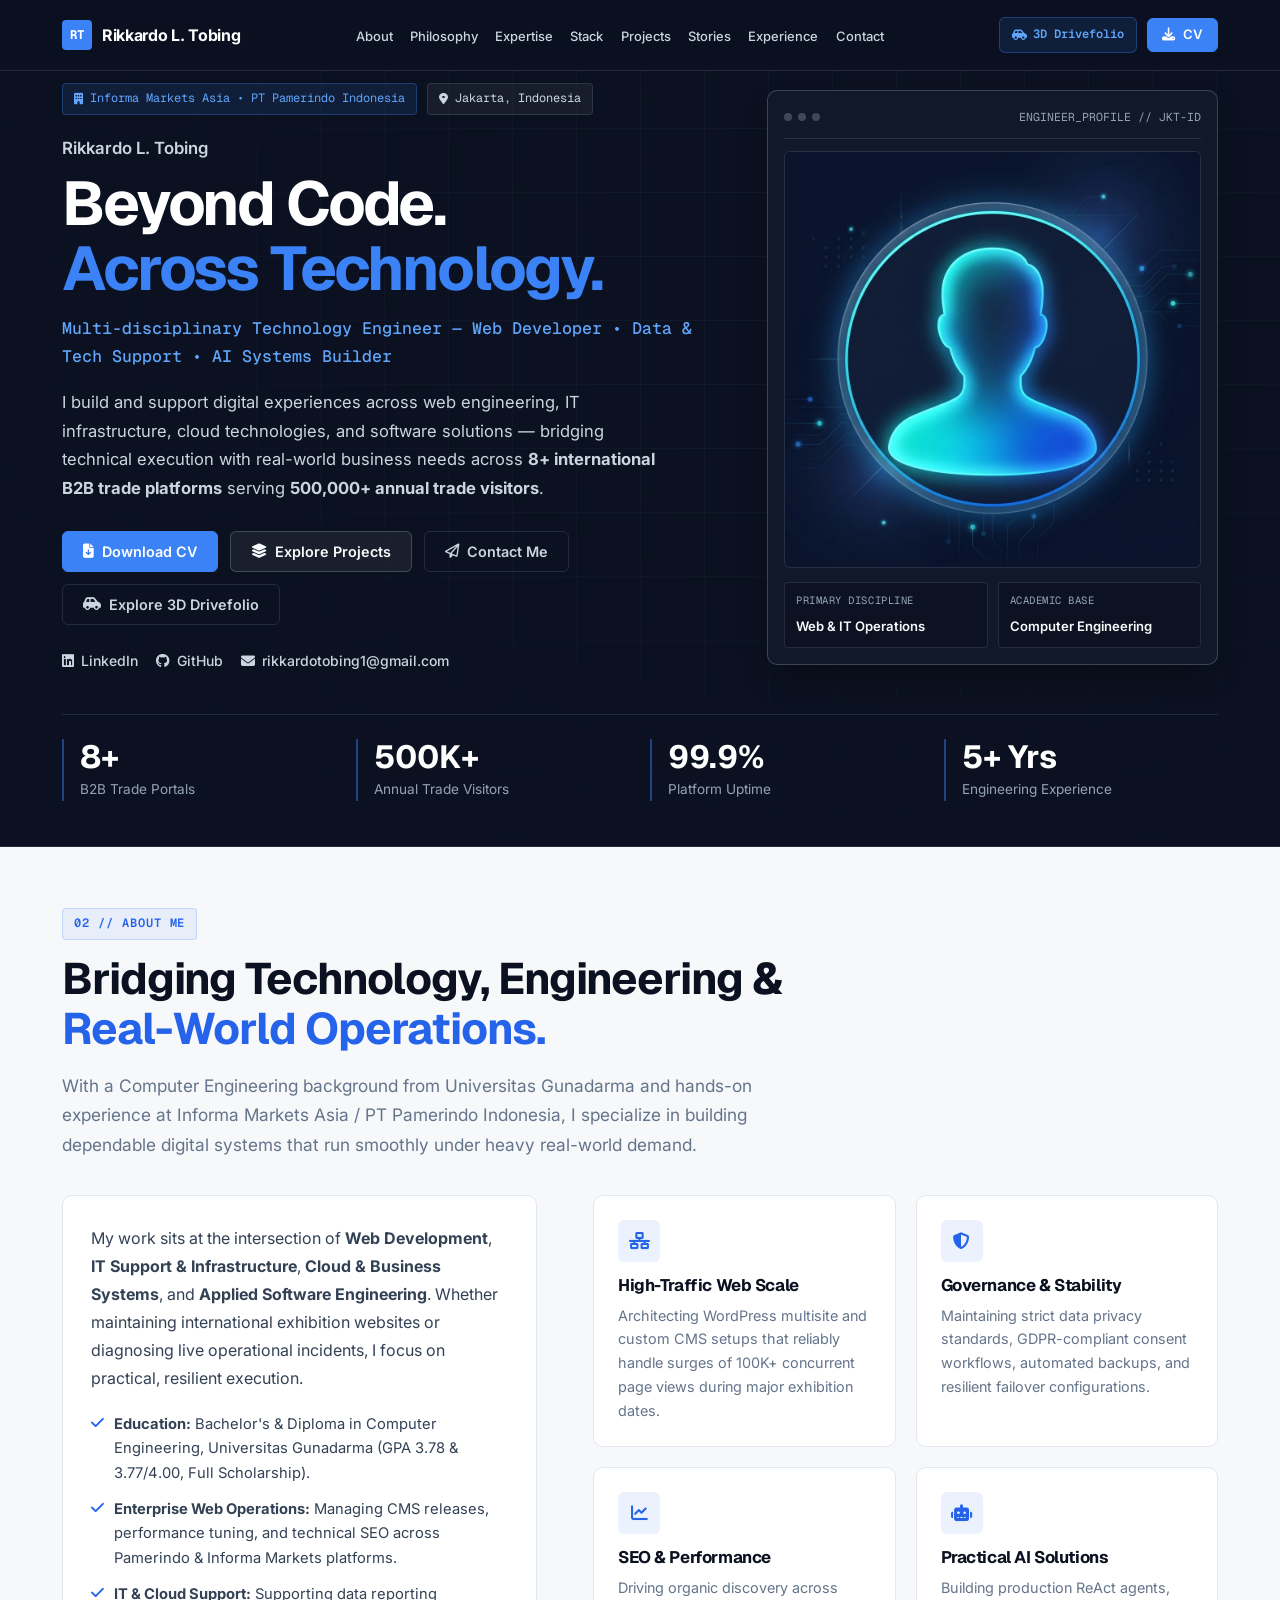
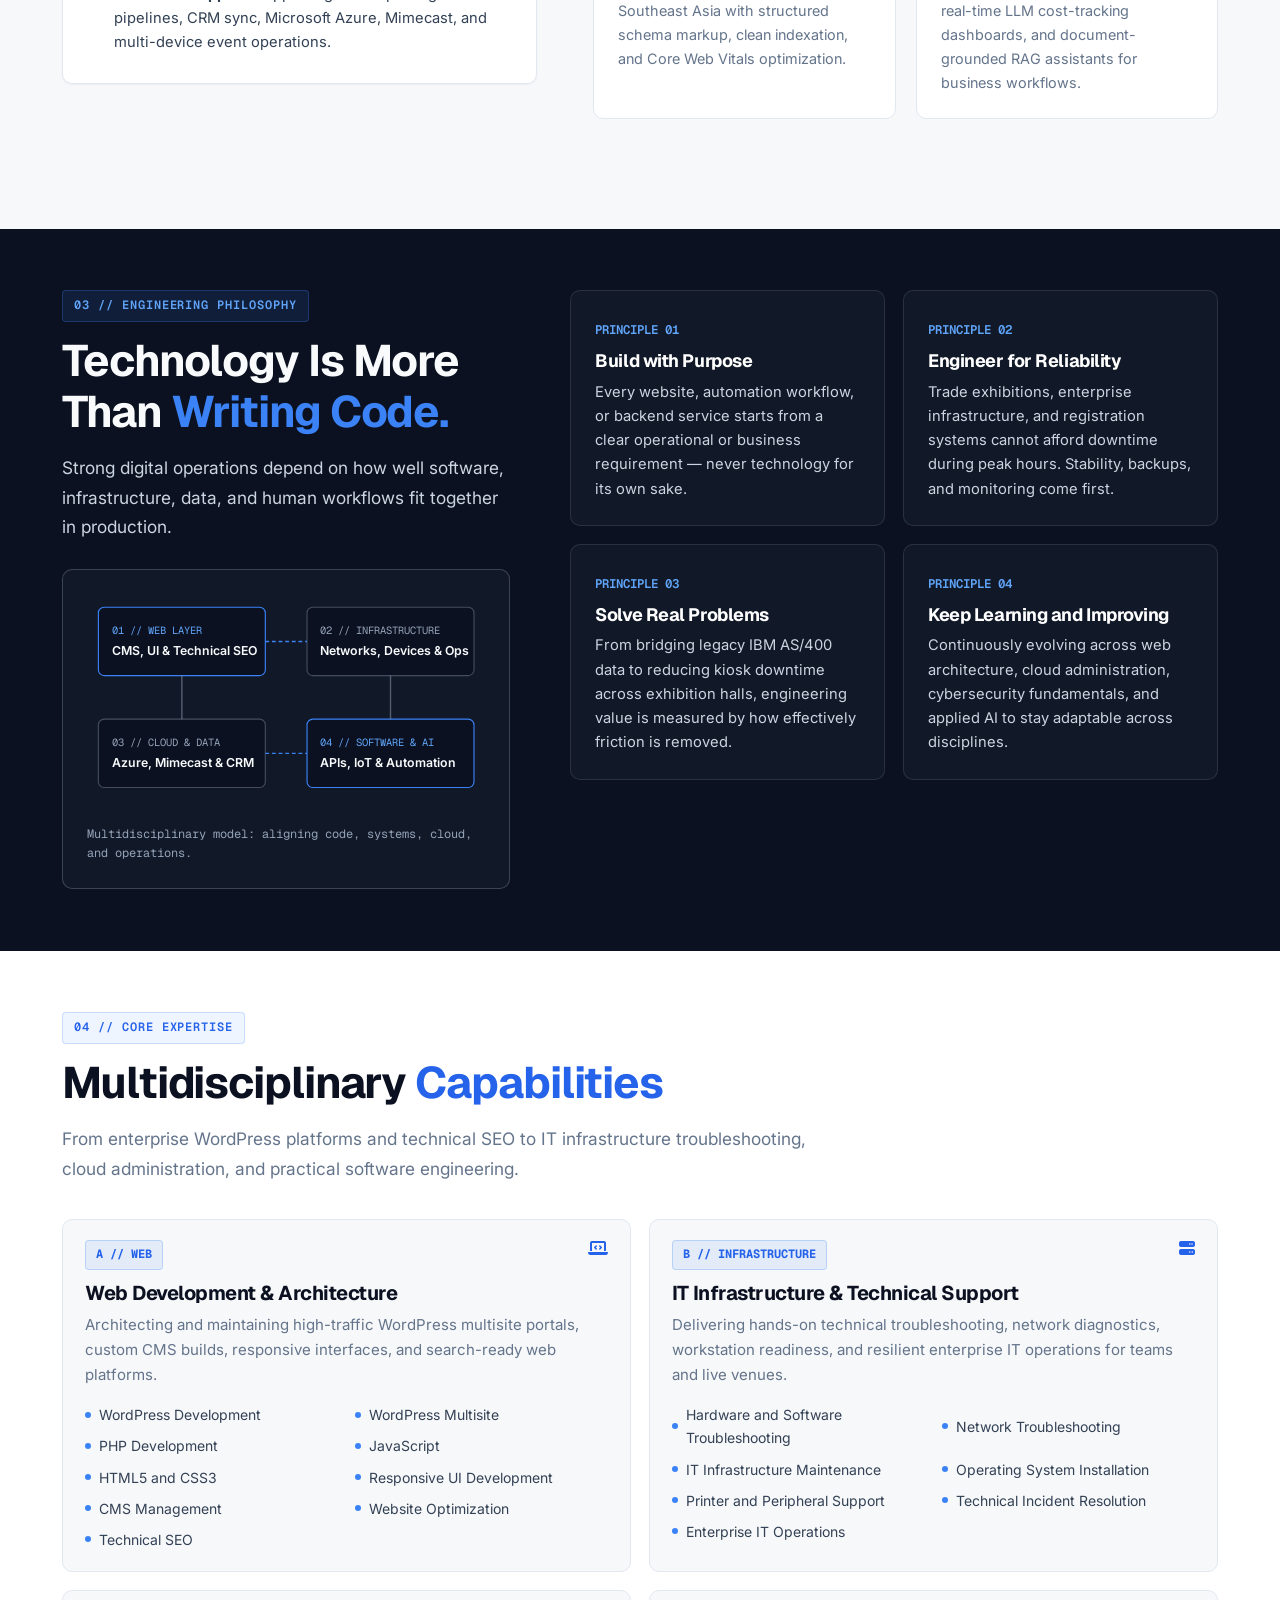
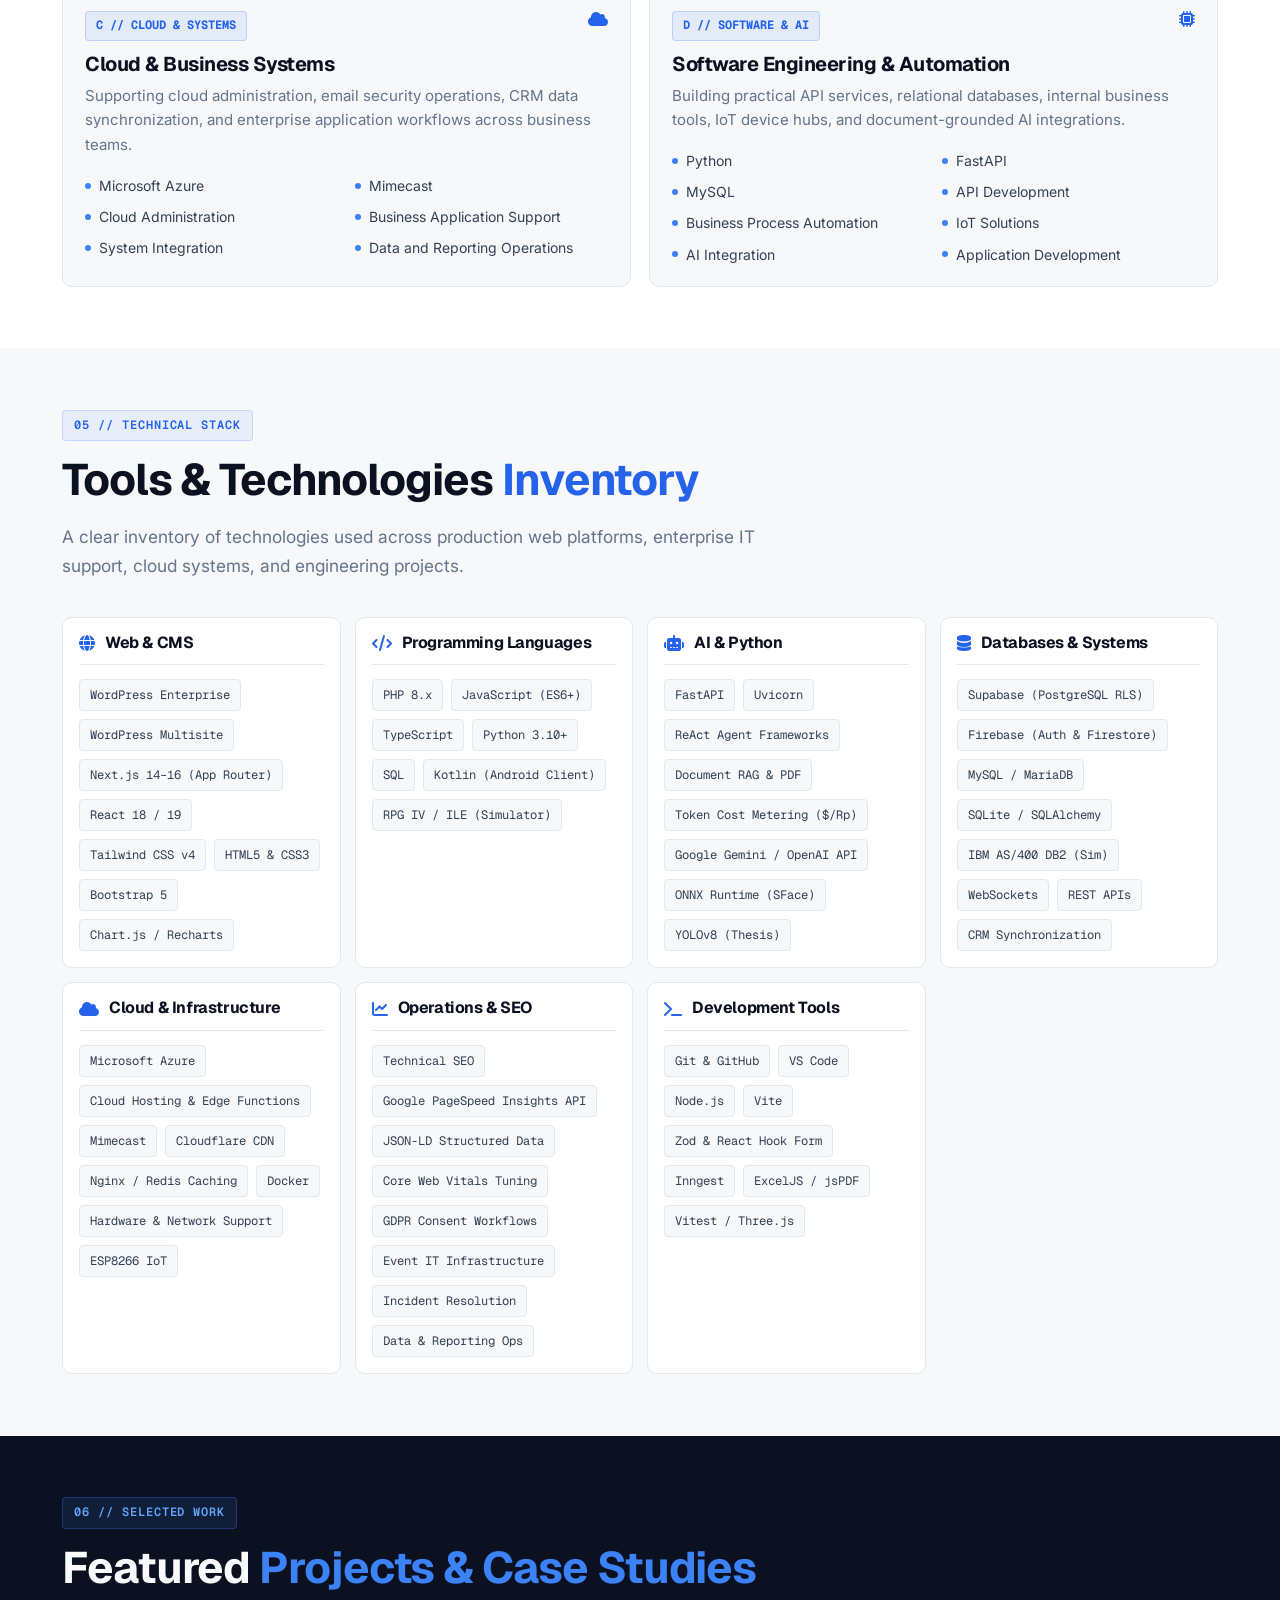
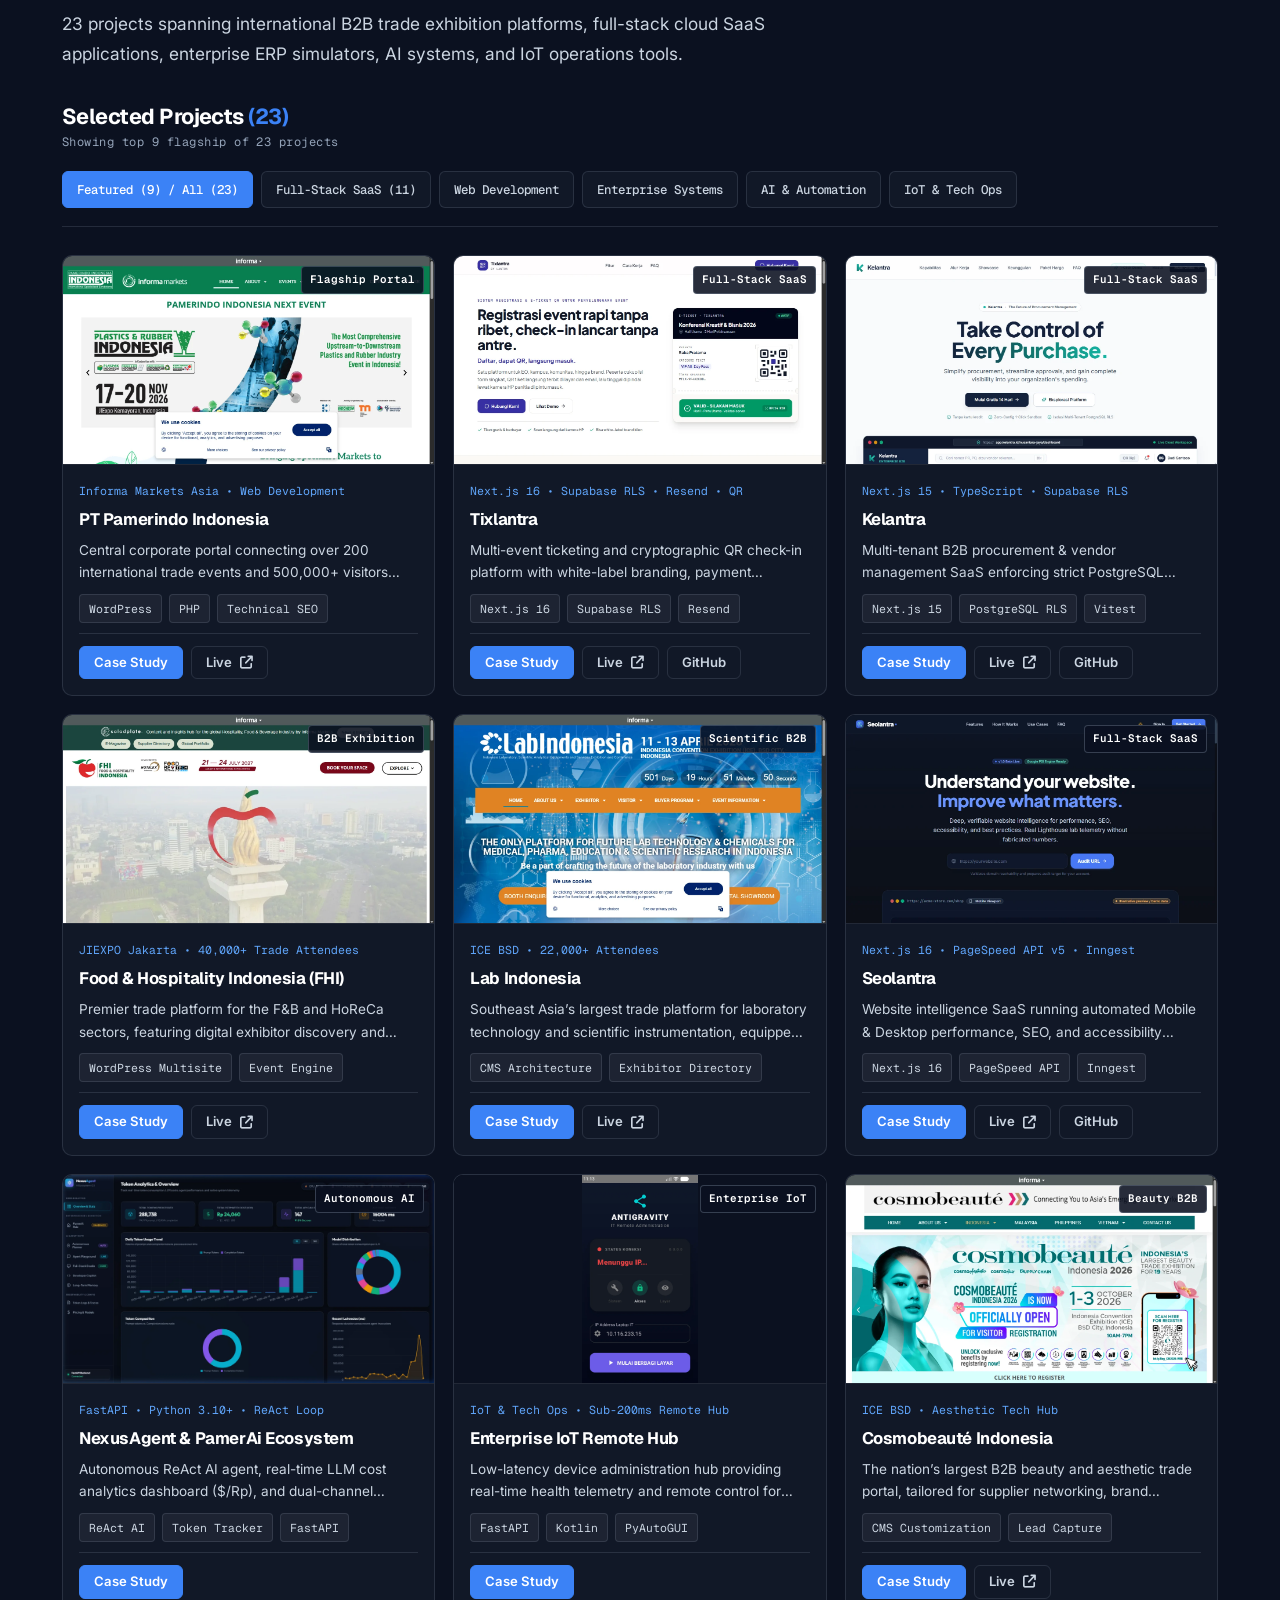
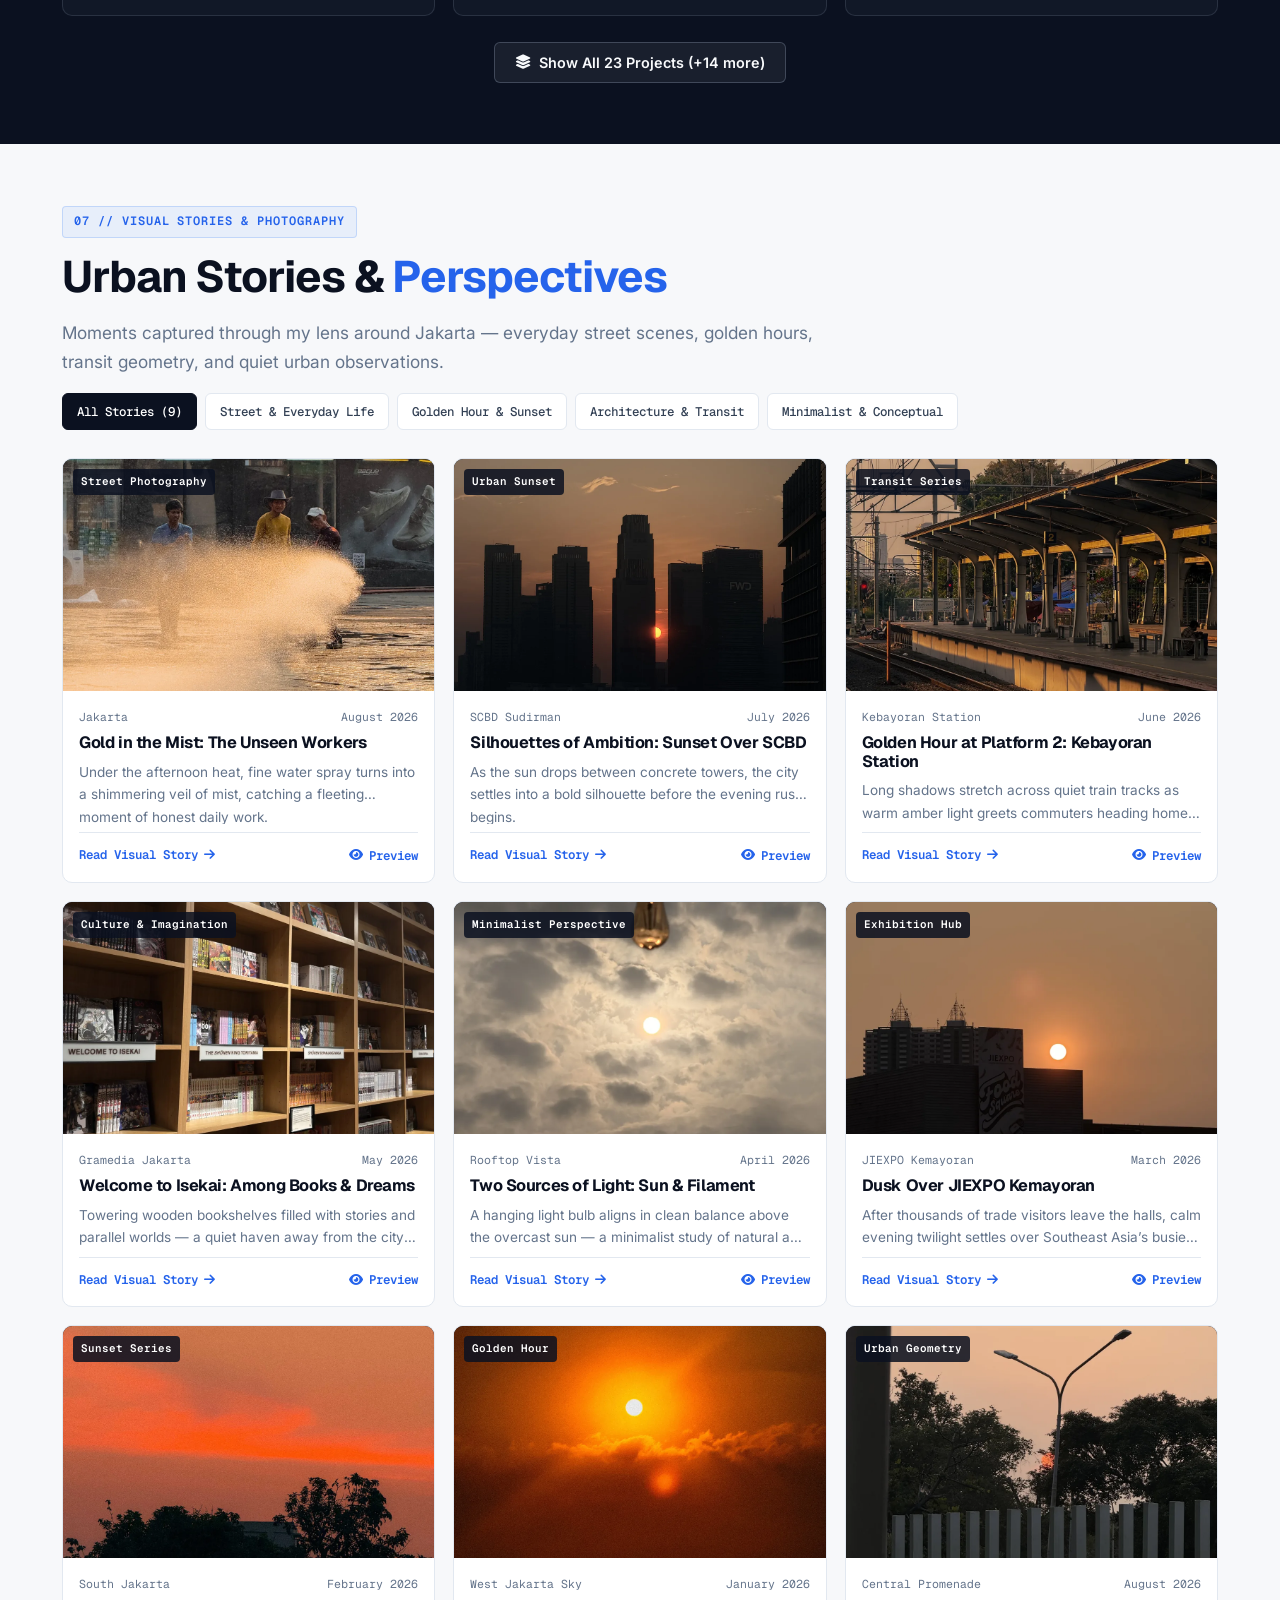
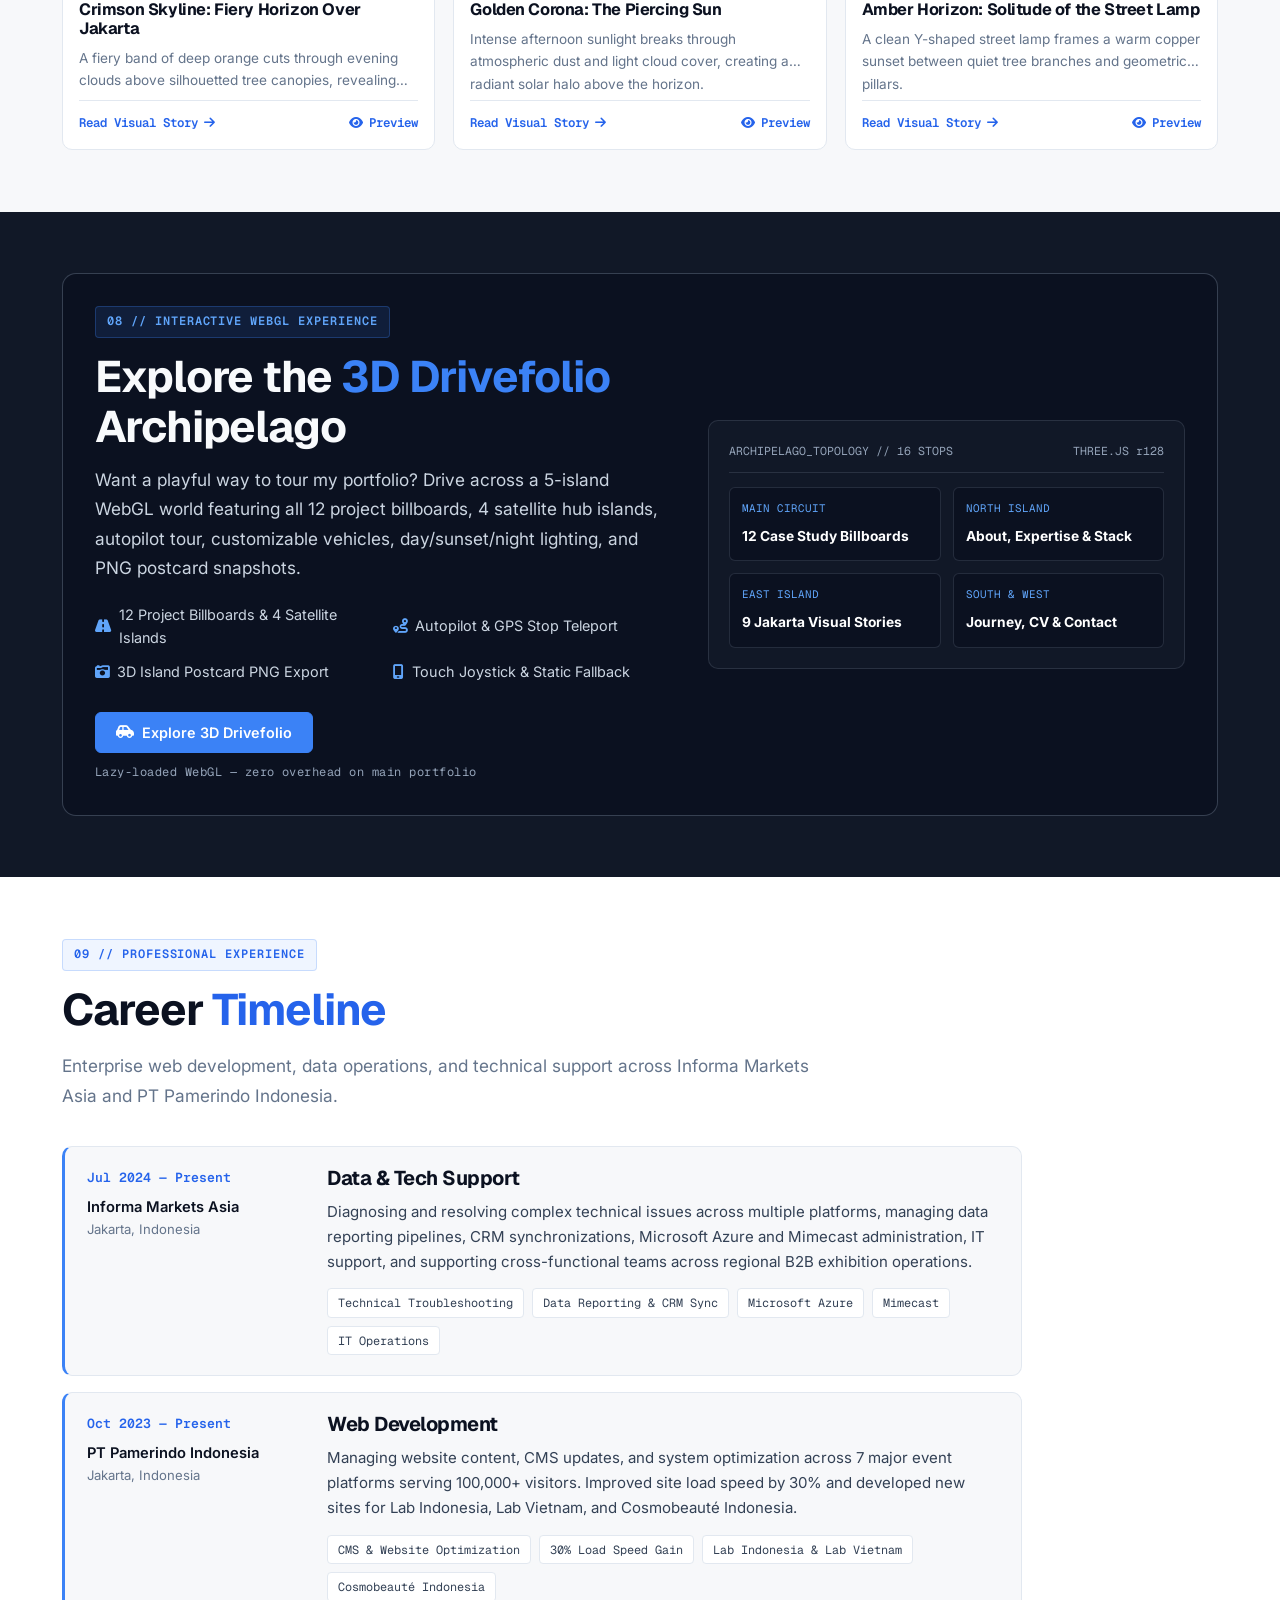
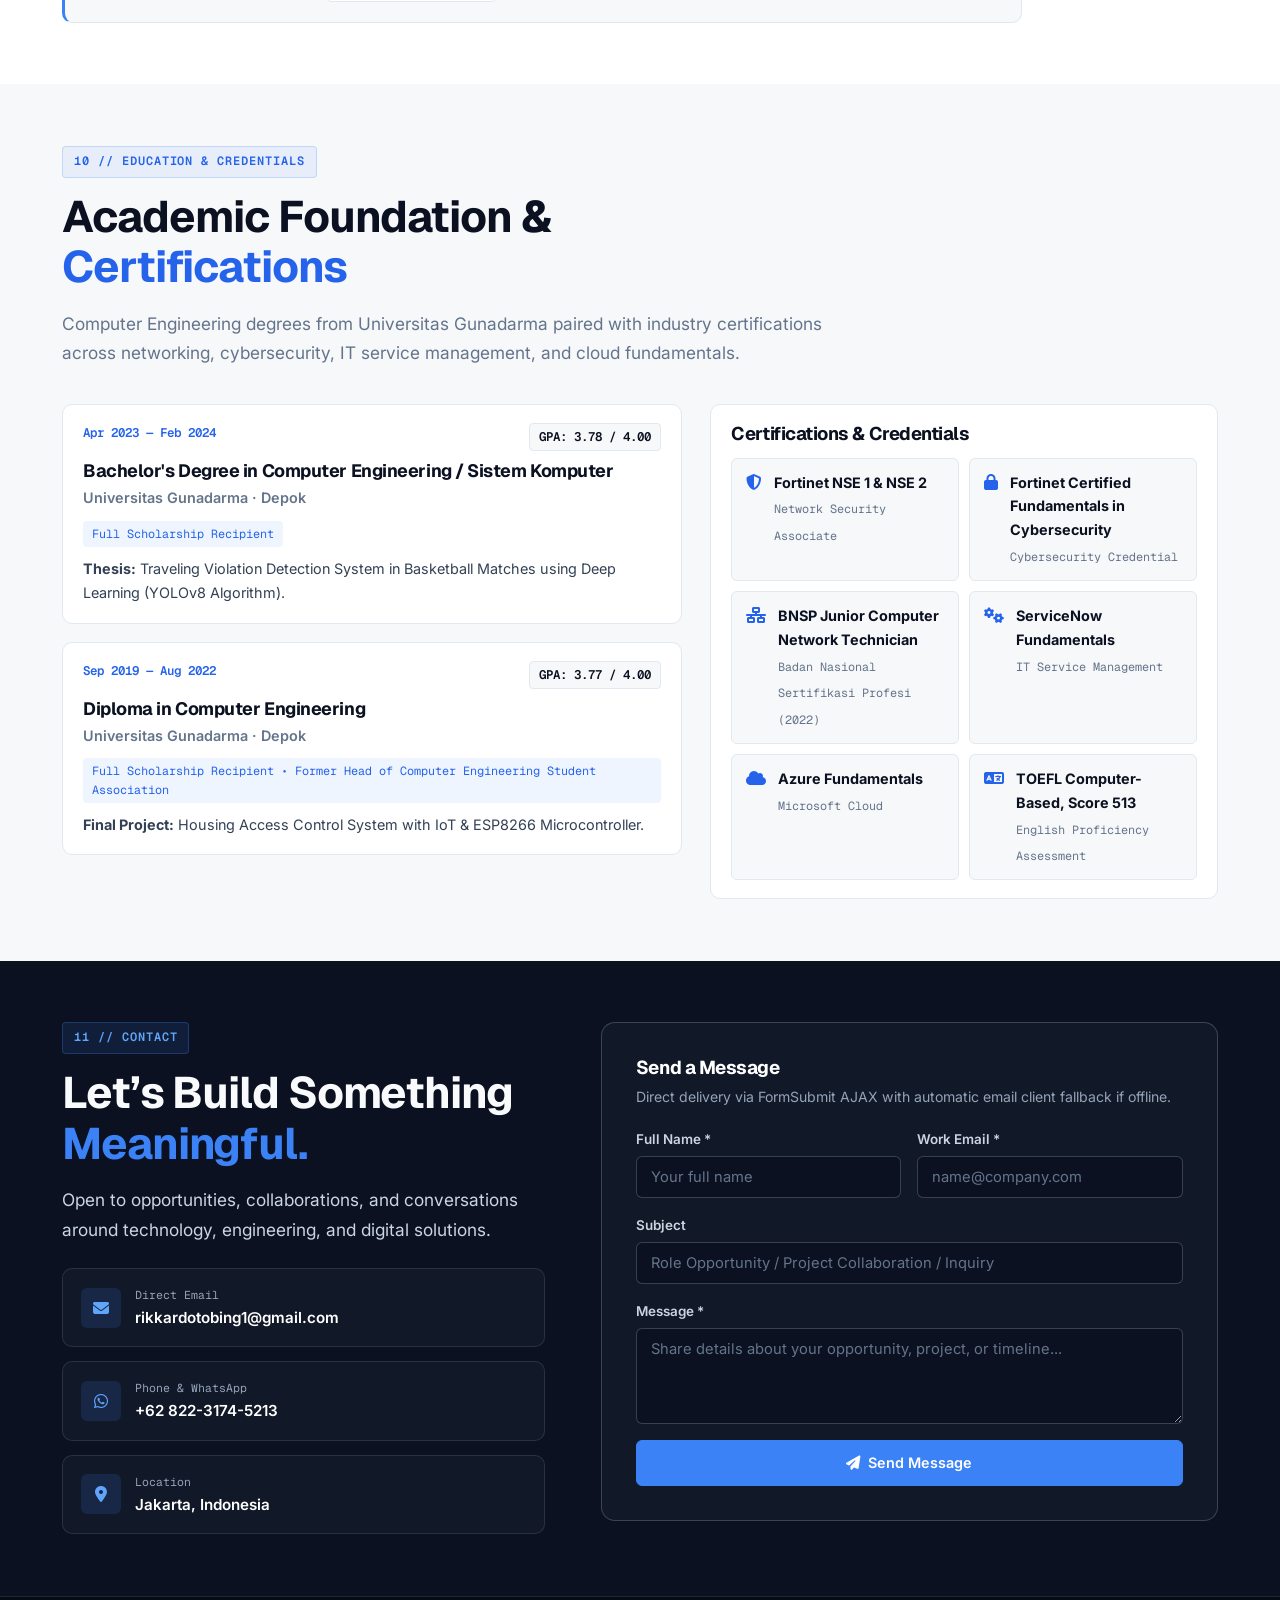
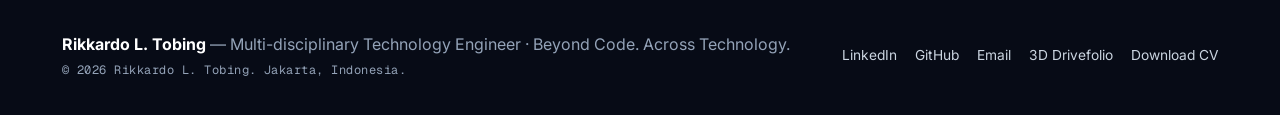
==== commit e145e5db: "chore(portfolio): rebrand Vercel labels to Full-Stack SaaS, refresh clean homepage screenshots, lock" ====
--- a/index.html
+++ b/index.html
@@ -31,7 +31,7 @@
   <link href="https://fonts.googleapis.com/css2?family=Geist+Mono:wght@400;500;600;700&family=Geist:wght@500;600;700&family=Inter:wght@400;500;600;700&display=swap" rel="stylesheet" />
   <link rel="stylesheet" href="https://cdnjs.cloudflare.com/ajax/libs/font-awesome/6.5.0/css/all.min.css" />
 
-  <link rel="stylesheet" href="css/style.css?v=15.0" />
+  <link rel="stylesheet" href="css/style.css?v=15.1" />
 
   <!-- Structured Data (JSON-LD) -->
   <script type="application/ld+json">
@@ -526,7 +526,7 @@
             <div class="stack-card-head"><i class="fa-solid fa-cloud" aria-hidden="true"></i><h3>Cloud &amp; Infrastructure</h3></div>
             <div class="stack-pills">
               <span class="stack-pill">Microsoft Azure</span>
-              <span class="stack-pill">Vercel (Functions &amp; Deploy)</span>
+              <span class="stack-pill">Cloud Hosting &amp; Edge Functions</span>
               <span class="stack-pill">Mimecast</span>
               <span class="stack-pill">Cloudflare CDN</span>
               <span class="stack-pill">Nginx / Redis Caching</span>
@@ -576,7 +576,7 @@
           <span class="section-kicker">06 // Selected Work</span>
           <h2 class="section-title">Featured <span class="accent-blue">Projects &amp; Case Studies</span></h2>
           <p class="section-lead">
-            23 projects spanning international B2B trade exhibition platforms, full-stack Vercel SaaS applications, enterprise ERP simulators, AI systems, and IoT operations tools.
+            23 projects spanning international B2B trade exhibition platforms, full-stack cloud SaaS applications, enterprise ERP simulators, AI systems, and IoT operations tools.
           </p>
         </div>
 
@@ -584,11 +584,11 @@
         <div class="catalog-header">
           <div>
             <h3>Selected Projects <span class="accent-blue">(23)</span></h3>
-            <p class="mono-label" id="projects-count-label" style="color: var(--text-on-dark-subtle); margin: 4px 0 0;">Showing top 9 of 23 projects (ranked by production impact)</p>
+            <p class="mono-label" id="projects-count-label" style="color: var(--text-on-dark-subtle); margin: 4px 0 0;">Showing top 9 flagship of 23 projects</p>
           </div>
           <div class="filter-group" id="project-filters" role="group" aria-label="Filter projects by category">
             <button type="button" class="filter-btn active" data-filter="all">Featured (9) / All (23)</button>
-            <button type="button" class="filter-btn" data-filter="vercel">Vercel Apps (11)</button>
+            <button type="button" class="filter-btn" data-filter="fullstack">Full-Stack SaaS (11)</button>
             <button type="button" class="filter-btn" data-filter="web">Web Development</button>
             <button type="button" class="filter-btn" data-filter="enterprise">Enterprise Systems</button>
             <button type="button" class="filter-btn" data-filter="ai">AI &amp; Automation</button>
@@ -616,10 +616,10 @@
           </article>
 
           <!-- TIER 1 // 02: Tixlantra -->
-          <article class="project-card" data-category="vercel enterprise web">
+          <article class="project-card" data-category="fullstack enterprise web">
             <div class="project-thumb">
               <picture><source srcset="assets/images/webp/project-tixlantra.webp" type="image/webp" /><img src="assets/images/project-tixlantra.png" alt="Tixlantra Event Ticketing SaaS" width="1280" height="720" loading="lazy" /></picture>
-              <span class="project-thumb-badge">Live Vercel SaaS</span>
+              <span class="project-thumb-badge">Full-Stack SaaS</span>
             </div>
             <div class="project-card-body">
               <div class="project-meta">Next.js 16 • Supabase RLS • Resend • QR</div>
@@ -635,10 +635,10 @@
           </article>
 
           <!-- TIER 1 // 03: Kelantra -->
-          <article class="project-card" data-category="vercel enterprise">
+          <article class="project-card" data-category="fullstack enterprise">
             <div class="project-thumb">
               <picture><source srcset="assets/images/webp/project-kelantra.webp" type="image/webp" /><img src="assets/images/project-kelantra.png" alt="Kelantra Procurement SaaS" width="1280" height="720" loading="lazy" /></picture>
-              <span class="project-thumb-badge">Live Vercel SaaS</span>
+              <span class="project-thumb-badge">Full-Stack SaaS</span>
             </div>
             <div class="project-card-body">
               <div class="project-meta">Next.js 15 • TypeScript • Supabase RLS</div>
@@ -690,10 +690,10 @@
           </article>
 
           <!-- TIER 1 // 06: Seolantra -->
-          <article class="project-card" data-category="vercel web ai">
+          <article class="project-card" data-category="fullstack web ai">
             <div class="project-thumb">
               <picture><source srcset="assets/images/webp/project-seolantra.webp" type="image/webp" /><img src="assets/images/project-seolantra.png" alt="Seolantra Website Intelligence SaaS" width="1280" height="720" loading="lazy" /></picture>
-              <span class="project-thumb-badge">Live Vercel SaaS</span>
+              <span class="project-thumb-badge">Full-Stack SaaS</span>
             </div>
             <div class="project-card-body">
               <div class="project-meta">Next.js 16 • PageSpeed API v5 • Inngest</div>
@@ -728,7 +728,7 @@
           <!-- TIER 1 // 08: Enterprise IoT Remote Hub -->
           <article class="project-card" data-category="iot enterprise">
             <div class="project-thumb">
-              <picture><source srcset="assets/images/webp/project-monitor-tablet.webp" type="image/webp" /><img src="assets/images/project-monitor-tablet.png" alt="Enterprise IoT Remote Hub" width="720" height="1280" loading="lazy" /></picture>
+              <picture><source srcset="assets/images/webp/project-monitor-tablet-2.webp" type="image/webp" /><img src="assets/images/project-monitor-tablet-2.png" alt="Enterprise IoT Remote Hub" width="720" height="1280" loading="lazy" style="object-fit: contain; background: #0B1120;" /></picture>
               <span class="project-thumb-badge">Enterprise IoT</span>
             </div>
             <div class="project-card-body">
@@ -761,10 +761,10 @@
           </article>
 
           <!-- TIER 2 // 10: AssetFlow IT (Pinjam-Barang) -->
-          <article class="project-card is-compact-hidden" data-category="vercel iot enterprise">
+          <article class="project-card is-compact-hidden" data-category="fullstack iot enterprise">
             <div class="project-thumb">
               <picture><source srcset="assets/images/webp/project-pinjam-barang.webp" type="image/webp" /><img src="assets/images/project-pinjam-barang.png" alt="AssetFlow IT Pinjam-Barang" width="1280" height="720" loading="lazy" /></picture>
-              <span class="project-thumb-badge">Live Vercel App</span>
+              <span class="project-thumb-badge">Private Internal App</span>
             </div>
             <div class="project-card-body">
               <div class="project-meta">React 18 • Vite • Firebase • QR Inventory</div>
@@ -773,17 +773,17 @@
               <div class="tag-row"><span class="tech-tag">React 18</span><span class="tech-tag">Firebase</span><span class="tech-tag">QR Scanner</span></div>
               <div class="project-card-footer">
                 <a href="project.html?id=pinjam-barang" class="btn btn-primary btn-sm">Case Study</a>
-                <a href="https://pinjaminpamerindo.vercel.app/" target="_blank" rel="noopener noreferrer" class="btn btn-ghost-dark btn-sm">Live <i class="fa-solid fa-arrow-up-right-from-square" aria-hidden="true"></i></a>
+                <span class="btn btn-ghost-dark btn-sm" style="opacity: 0.55; cursor: not-allowed; pointer-events: none;" title="Internal PT Pamerindo access only" aria-disabled="true"><i class="fa-solid fa-lock" aria-hidden="true"></i> Private Portal</span>
                 <a href="https://github.com/rikkardochaplin/pinjaminpamerindo" target="_blank" rel="noopener noreferrer" class="btn btn-ghost-dark btn-sm">GitHub</a>
               </div>
             </div>
           </article>
 
           <!-- TIER 2 // 11: Lemburyukk -->
-          <article class="project-card is-compact-hidden" data-category="vercel enterprise">
+          <article class="project-card is-compact-hidden" data-category="fullstack enterprise">
             <div class="project-thumb">
               <picture><source srcset="assets/images/webp/project-lemburyukk.webp" type="image/webp" /><img src="assets/images/project-lemburyukk.png" alt="Lemburyukk Overtime Report Generator" width="1280" height="720" loading="lazy" /></picture>
-              <span class="project-thumb-badge">Live Vercel App</span>
+              <span class="project-thumb-badge">Production Web App</span>
             </div>
             <div class="project-card-body">
               <div class="project-meta">Next.js 16 • Firebase • ExcelJS • jsPDF</div>
@@ -799,10 +799,10 @@
           </article>
 
           <!-- TIER 2 // 12: Reportlantra -->
-          <article class="project-card is-compact-hidden" data-category="vercel enterprise web">
+          <article class="project-card is-compact-hidden" data-category="fullstack enterprise web">
             <div class="project-thumb">
               <picture><source srcset="assets/images/webp/project-reportlantra.webp" type="image/webp" /><img src="assets/images/project-reportlantra.png" alt="Reportlantra Social Media Analytics" width="1280" height="720" loading="lazy" /></picture>
-              <span class="project-thumb-badge">Live Vercel App</span>
+              <span class="project-thumb-badge">Production Web App</span>
             </div>
             <div class="project-card-body">
               <div class="project-meta">Next.js 15 • Firebase • Recharts • SheetJS</div>
@@ -818,10 +818,10 @@
           </article>
 
           <!-- TIER 2 // 13: XP MailShield Pro 2006 -->
-          <article class="project-card is-compact-hidden" data-category="vercel ai enterprise">
+          <article class="project-card is-compact-hidden" data-category="fullstack ai enterprise">
             <div class="project-thumb">
               <picture><source srcset="assets/images/webp/project-email-check.webp" type="image/webp" /><img src="assets/images/project-email-check.png" alt="XP MailShield Pro 2006" width="1280" height="720" loading="lazy" /></picture>
-              <span class="project-thumb-badge">Live Vercel App</span>
+              <span class="project-thumb-badge">Production Web App</span>
             </div>
             <div class="project-card-body">
               <div class="project-meta">Next.js 16 • Gemini 2.5 Flash • Security</div>
@@ -943,10 +943,10 @@
           </article>
 
           <!-- TIER 3 // 20: Online Invitation Builder -->
-          <article class="project-card is-compact-hidden" data-category="vercel web">
+          <article class="project-card is-compact-hidden" data-category="fullstack web">
             <div class="project-thumb">
               <picture><source srcset="assets/images/webp/project-online-invitation.webp" type="image/webp" /><img src="assets/images/project-online-invitation.png" alt="Online Invitation Builder SaaS" width="1280" height="720" loading="lazy" /></picture>
-              <span class="project-thumb-badge">Vercel Full-Stack</span>
+              <span class="project-thumb-badge">Full-Stack SaaS</span>
             </div>
             <div class="project-card-body">
               <div class="project-meta">Next.js 16 • Supabase RLS • QRCode • Zod</div>
@@ -961,10 +961,10 @@
           </article>
 
           <!-- TIER 3 // 21: Meeting-Registrasi -->
-          <article class="project-card is-compact-hidden" data-category="vercel enterprise web">
+          <article class="project-card is-compact-hidden" data-category="fullstack enterprise web">
             <div class="project-thumb">
               <picture><source srcset="assets/images/webp/project-meeting-registrasi.webp" type="image/webp" /><img src="assets/images/project-meeting-registrasi.png" alt="Meeting-Registrasi QR System" width="1280" height="720" loading="lazy" /></picture>
-              <span class="project-thumb-badge">Vercel Stack</span>
+              <span class="project-thumb-badge">Full-Stack System</span>
             </div>
             <div class="project-card-body">
               <div class="project-meta">Next.js 14 • Firebase Admin • Multi-Gate QR</div>
@@ -978,10 +978,10 @@
           </article>
 
           <!-- TIER 3 // 22: Absenlantra -->
-          <article class="project-card is-compact-hidden" data-category="vercel iot ai">
+          <article class="project-card is-compact-hidden" data-category="fullstack iot ai">
             <div class="project-thumb">
               <picture><source srcset="assets/images/webp/project-absenlantra.webp" type="image/webp" /><img src="assets/images/project-absenlantra.png" alt="Absenlantra Biometric Attendance" width="1280" height="720" loading="lazy" /></picture>
-              <span class="project-thumb-badge">Vercel Stack</span>
+              <span class="project-thumb-badge">Full-Stack System</span>
             </div>
             <div class="project-card-body">
               <div class="project-meta">Next.js 14 • ONNX SFace • AES-256-GCM</div>
@@ -995,16 +995,16 @@
           </article>
 
           <!-- TIER 3 // 23: Elysia AI Chatbot -->
-          <article class="project-card is-compact-hidden" data-category="vercel ai web">
+          <article class="project-card is-compact-hidden" data-category="fullstack ai web">
             <div class="project-thumb">
               <picture><source srcset="assets/images/webp/project-ai-elysia.webp" type="image/webp" /><img src="assets/images/project-ai-elysia.png" alt="Elysia AI Serverless Proxy" width="1280" height="720" loading="lazy" /></picture>
-              <span class="project-thumb-badge">Vercel Serverless</span>
-            </div>
-            <div class="project-card-body">
-              <div class="project-meta">Node.js • Vercel Functions • AWS Cognito</div>
+              <span class="project-thumb-badge">Serverless AI Proxy</span>
+            </div>
+            <div class="project-card-body">
+              <div class="project-meta">Node.js • Cloud Functions • AWS Cognito</div>
               <h4>Elysia AI Chatbot (Informa Proxy)</h4>
-              <p>Vercel serverless API proxy and embeddable WordPress floating widget connecting web clients to Informa Iris AI while protecting Cognito secrets server-side.</p>
-              <div class="tag-row"><span class="tech-tag">Vercel API</span><span class="tech-tag">Node.js</span><span class="tech-tag">Cognito</span></div>
+              <p>Serverless API proxy and embeddable WordPress floating widget connecting web clients to Informa Iris AI while protecting Cognito secrets server-side.</p>
+              <div class="tag-row"><span class="tech-tag">Cloud API</span><span class="tech-tag">Node.js</span><span class="tech-tag">Cognito</span></div>
               <div class="project-card-footer">
                 <a href="project.html?id=ai-elysia" class="btn btn-primary btn-sm">Case Study</a>
               </div>
@@ -1534,8 +1534,8 @@
     </div>
   </div>
 
-  <script src="js/data.js?v=15.0"></script>
-  <script src="js/main.js?v=15.0"></script>
+  <script src="js/data.js?v=15.1"></script>
+  <script src="js/main.js?v=15.1"></script>
 </body>
 
 </html>
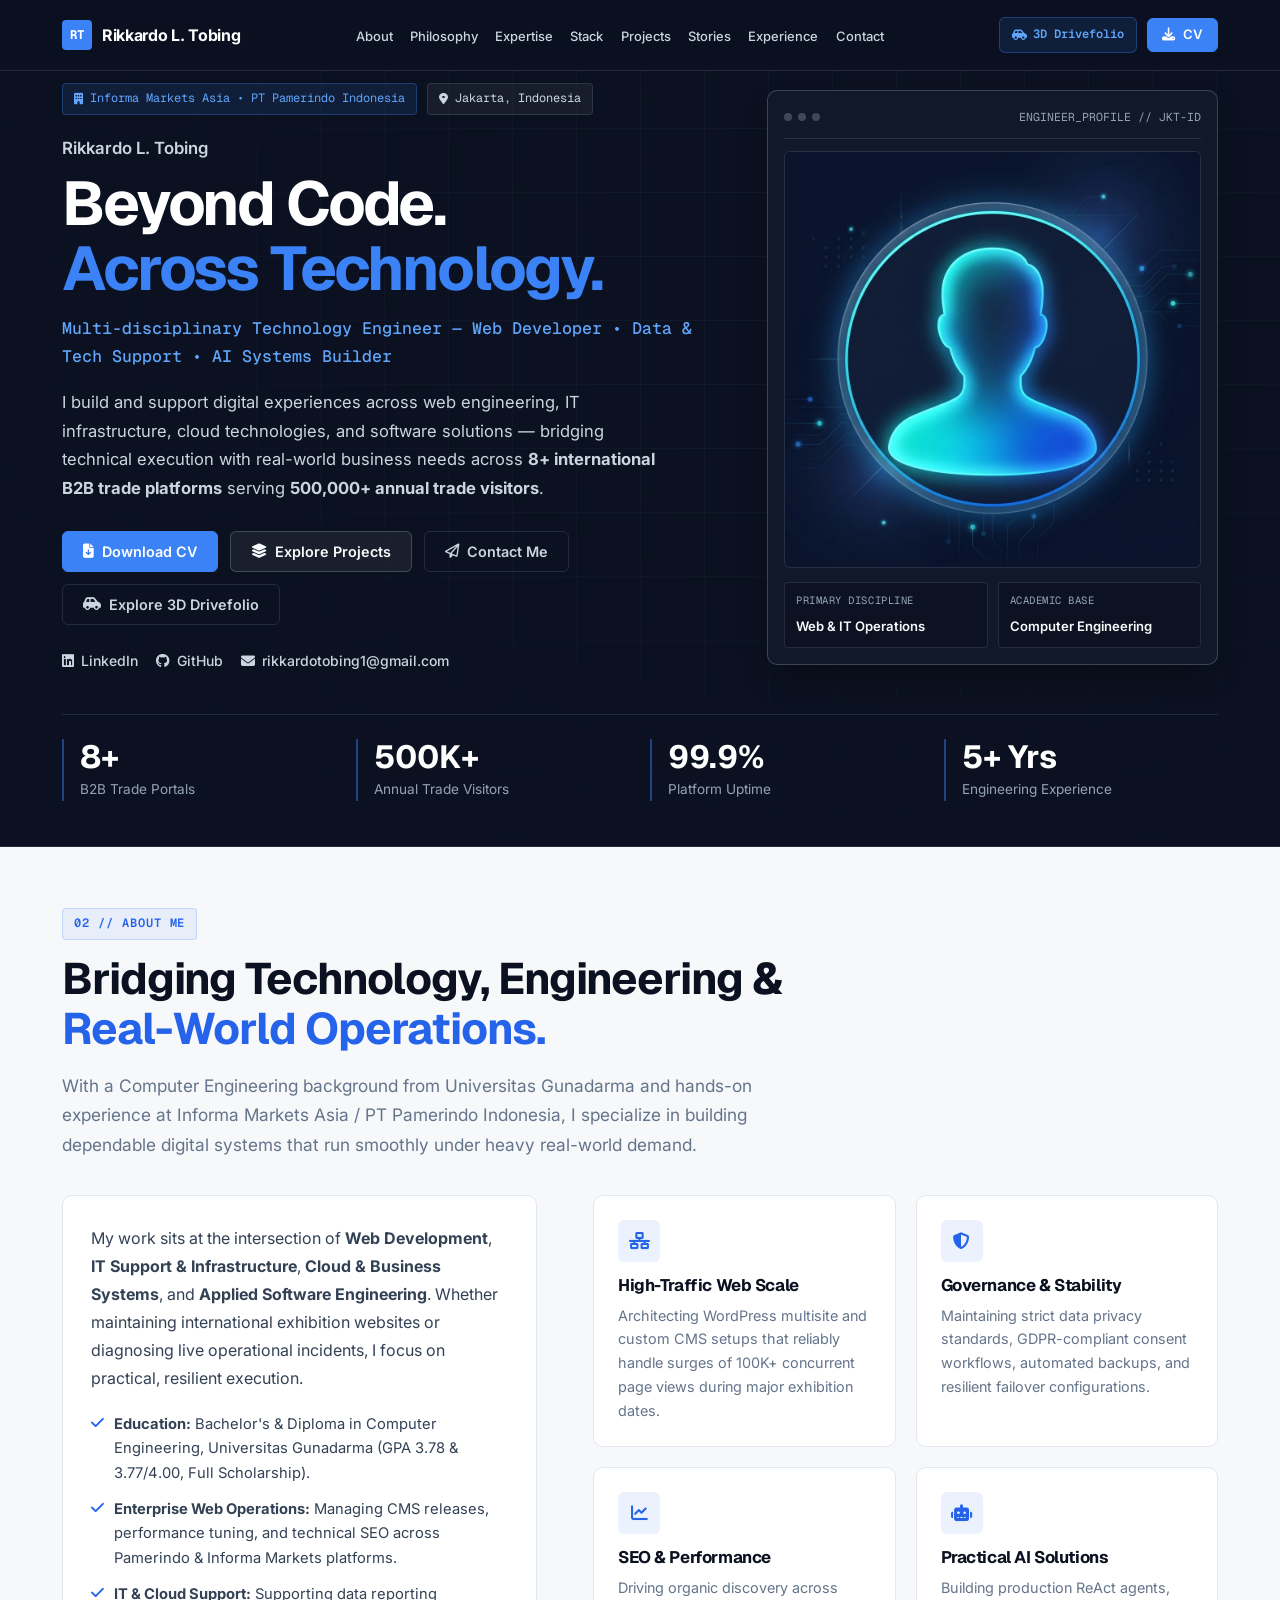
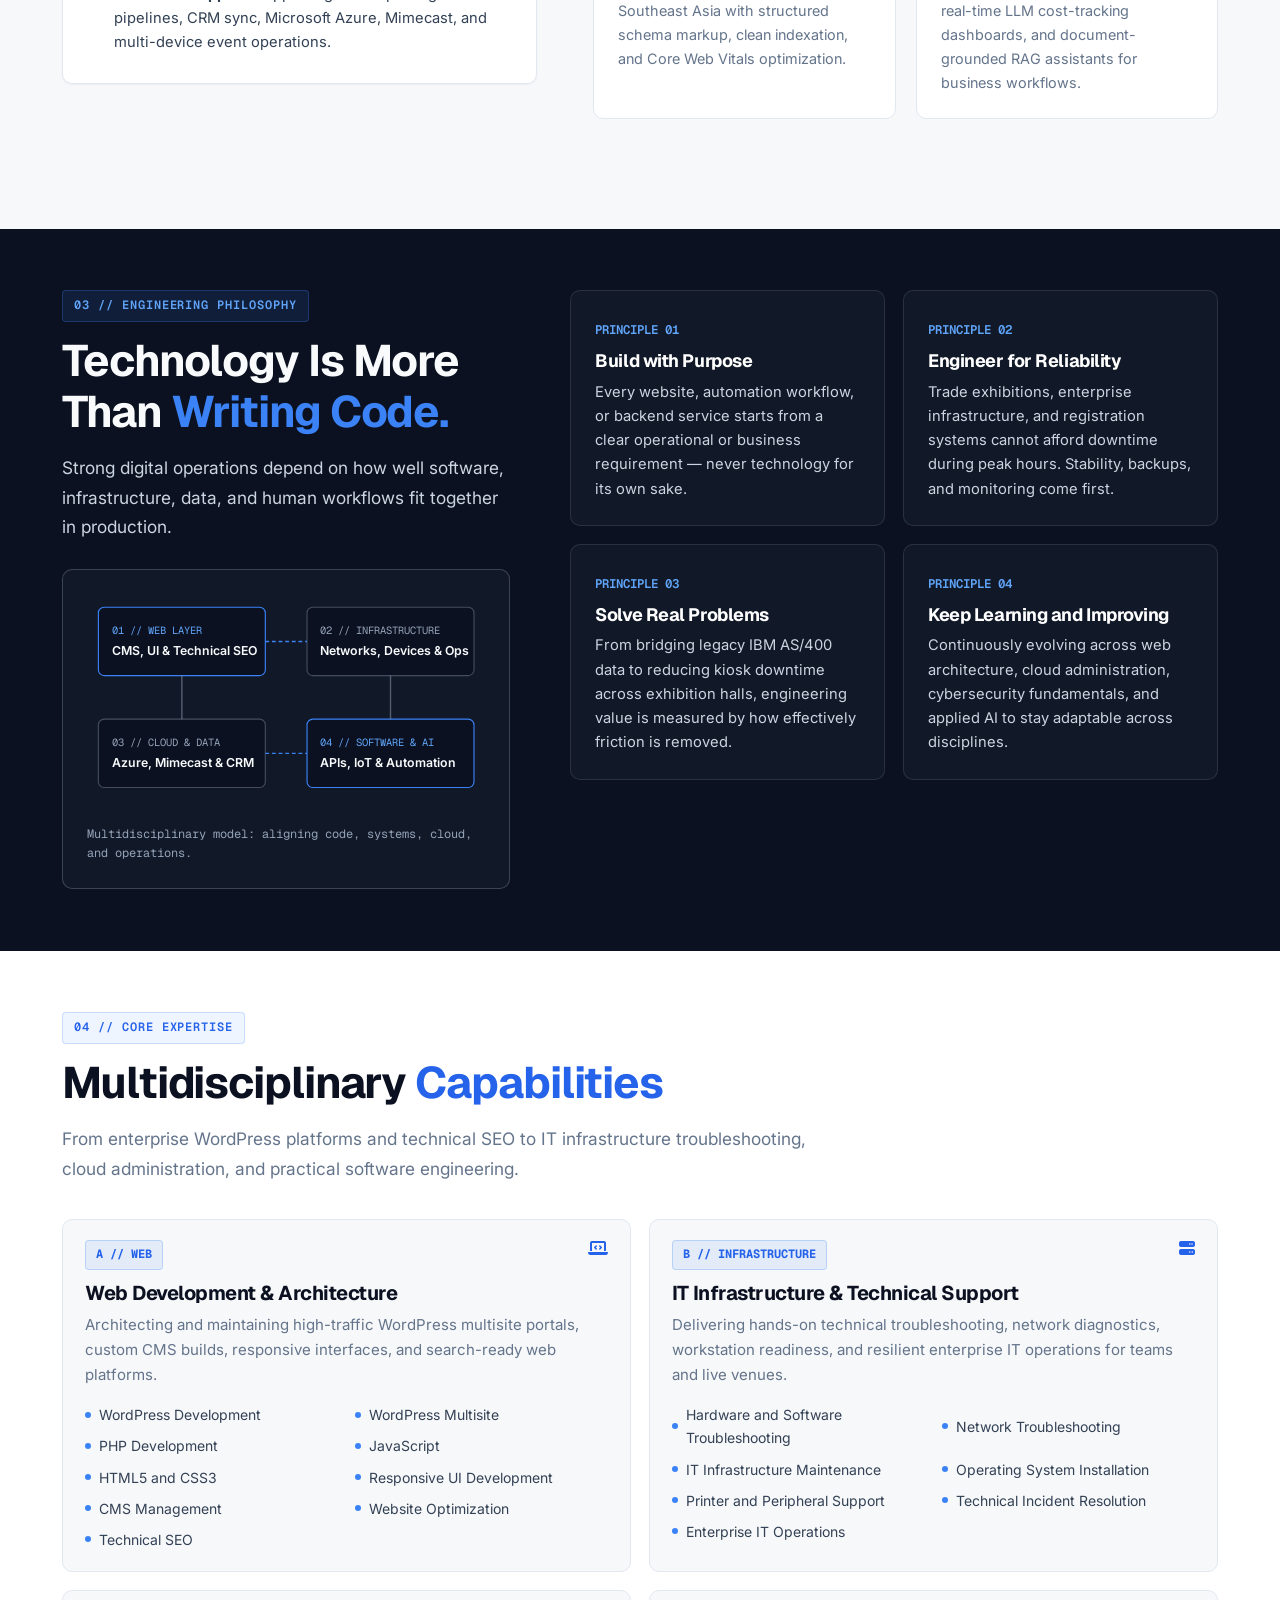
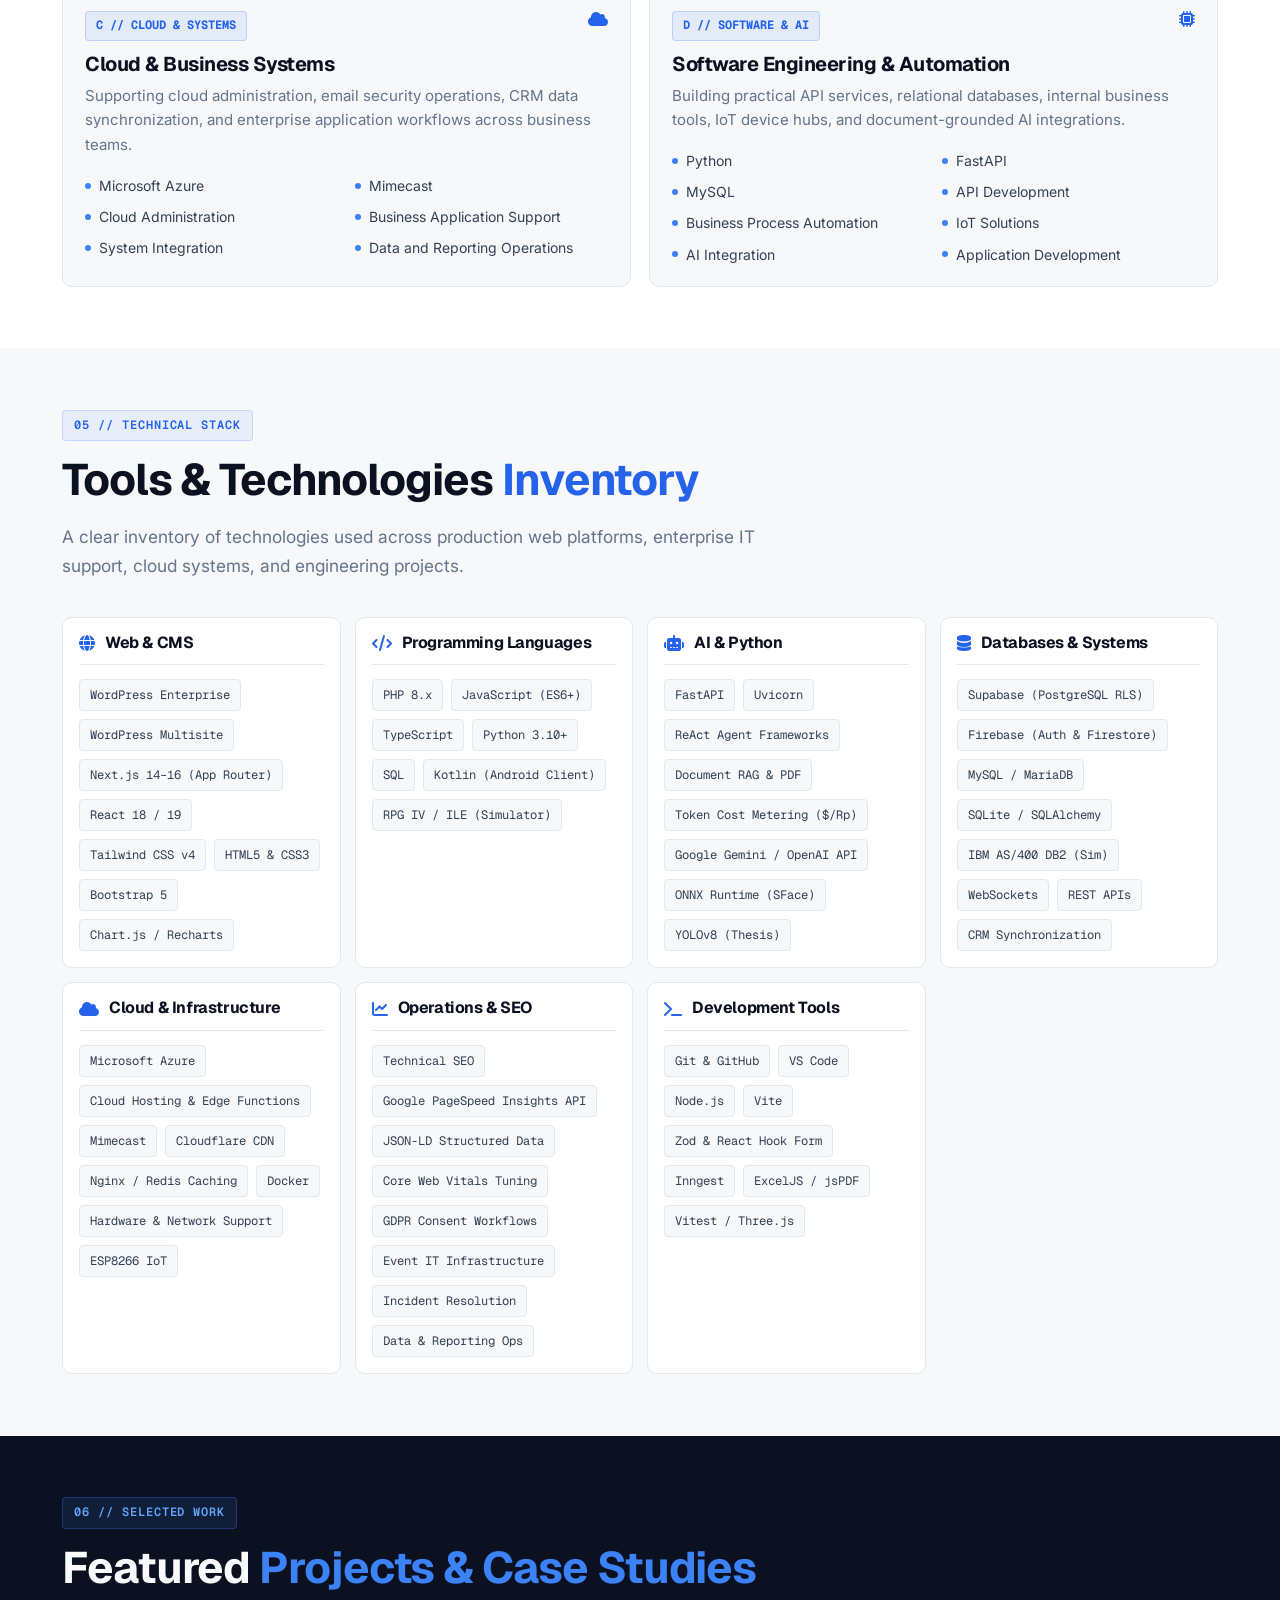
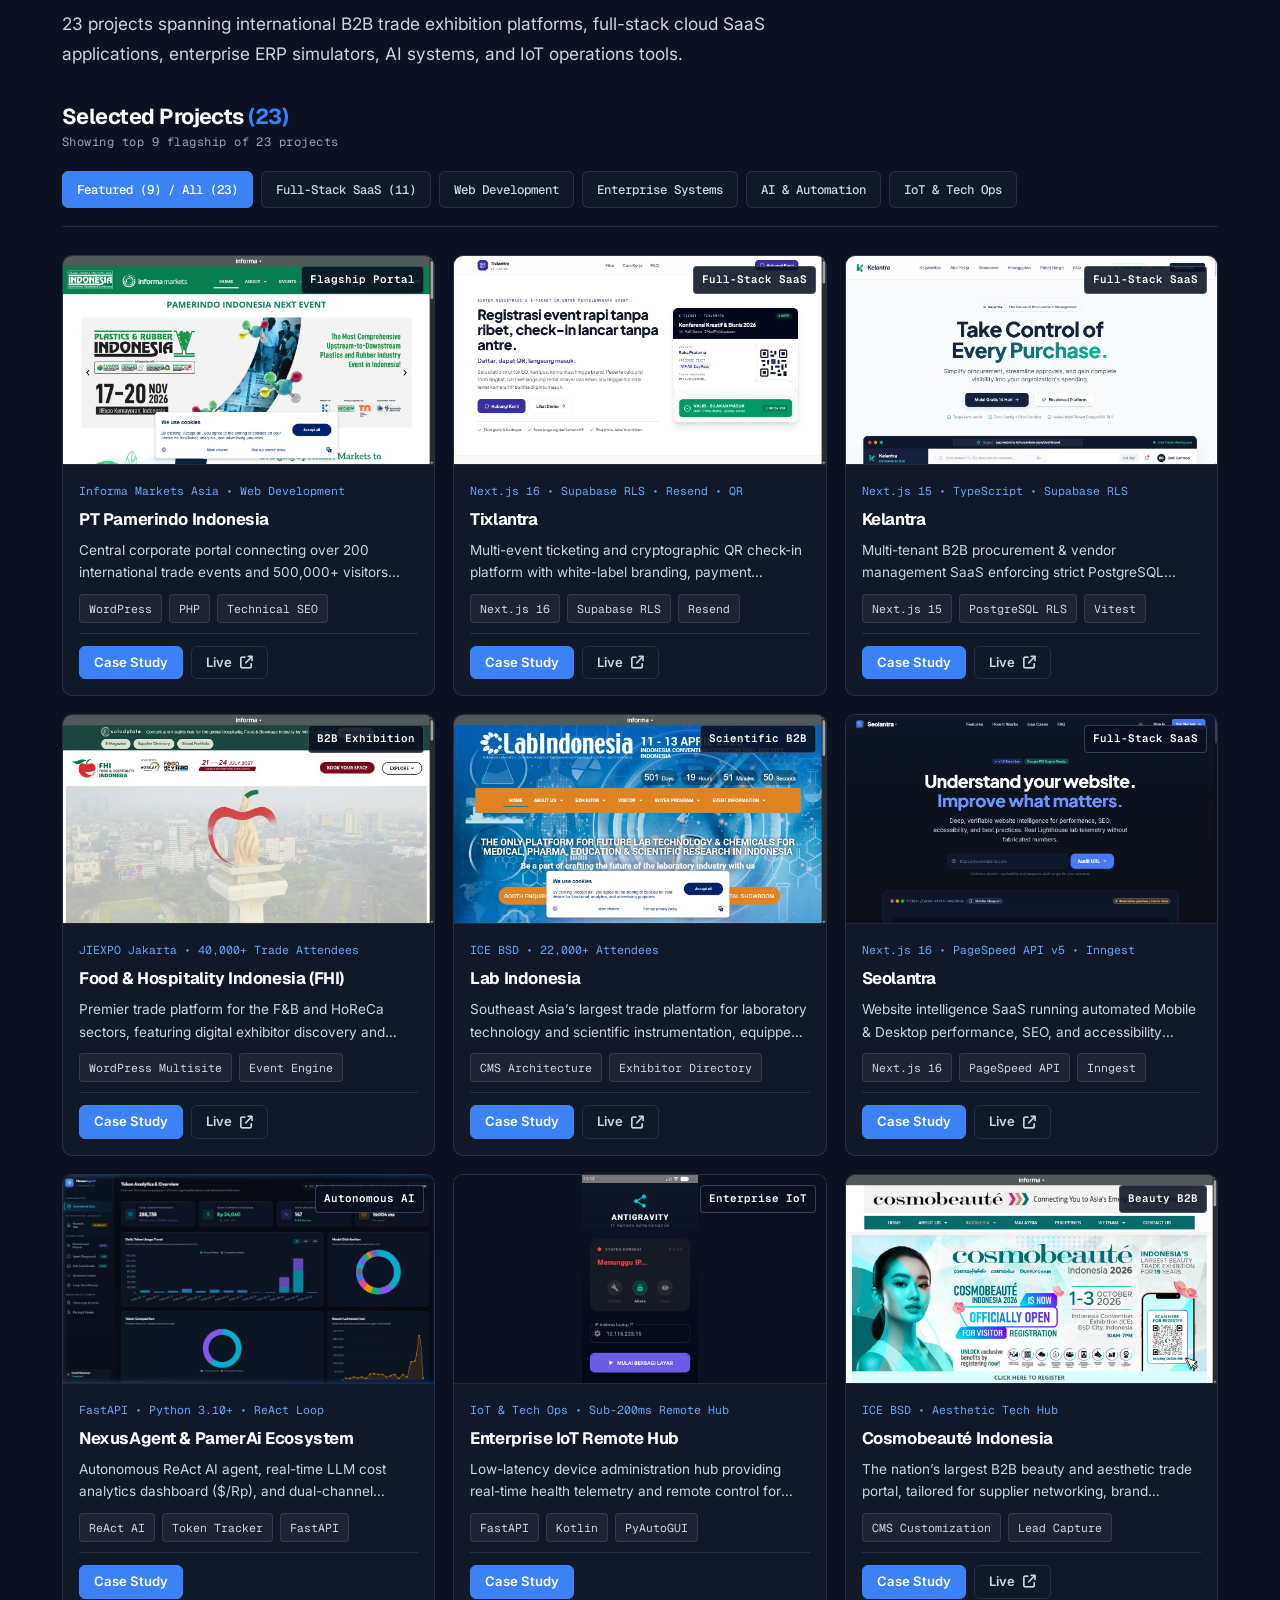
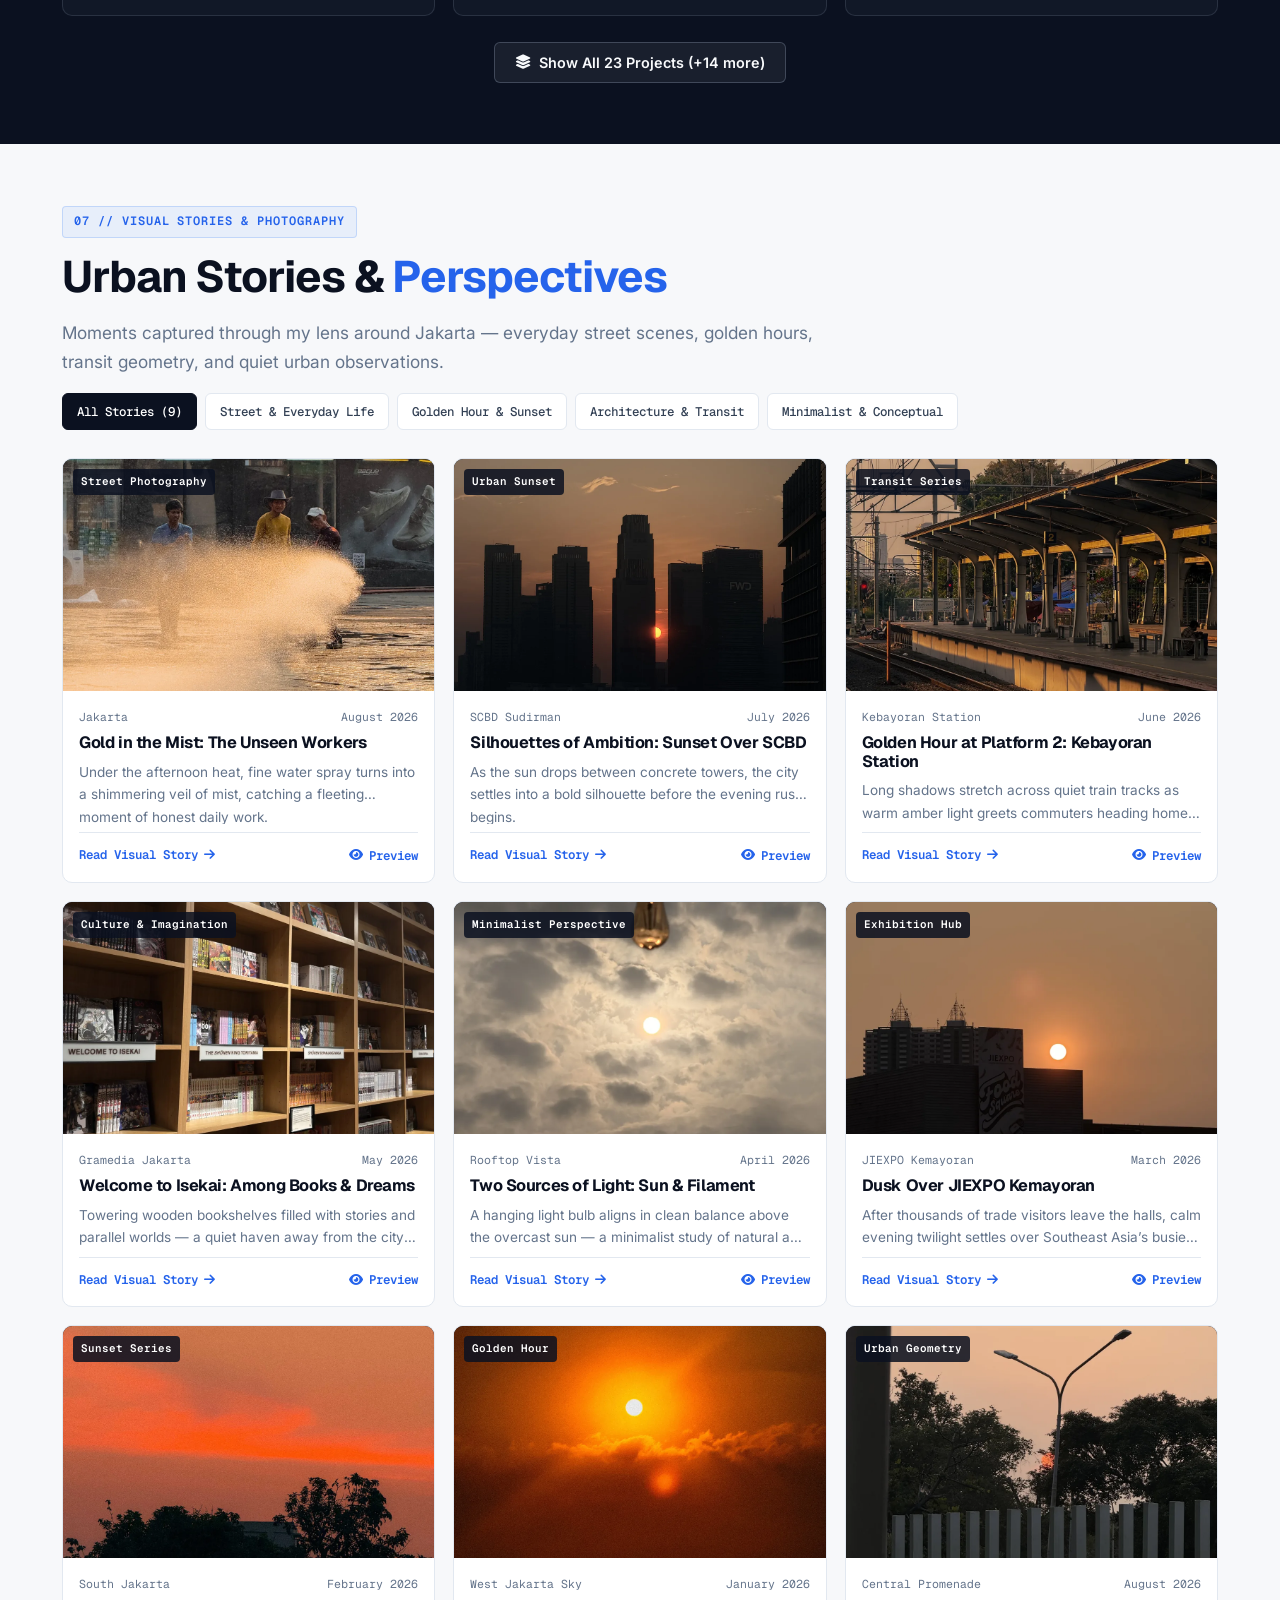
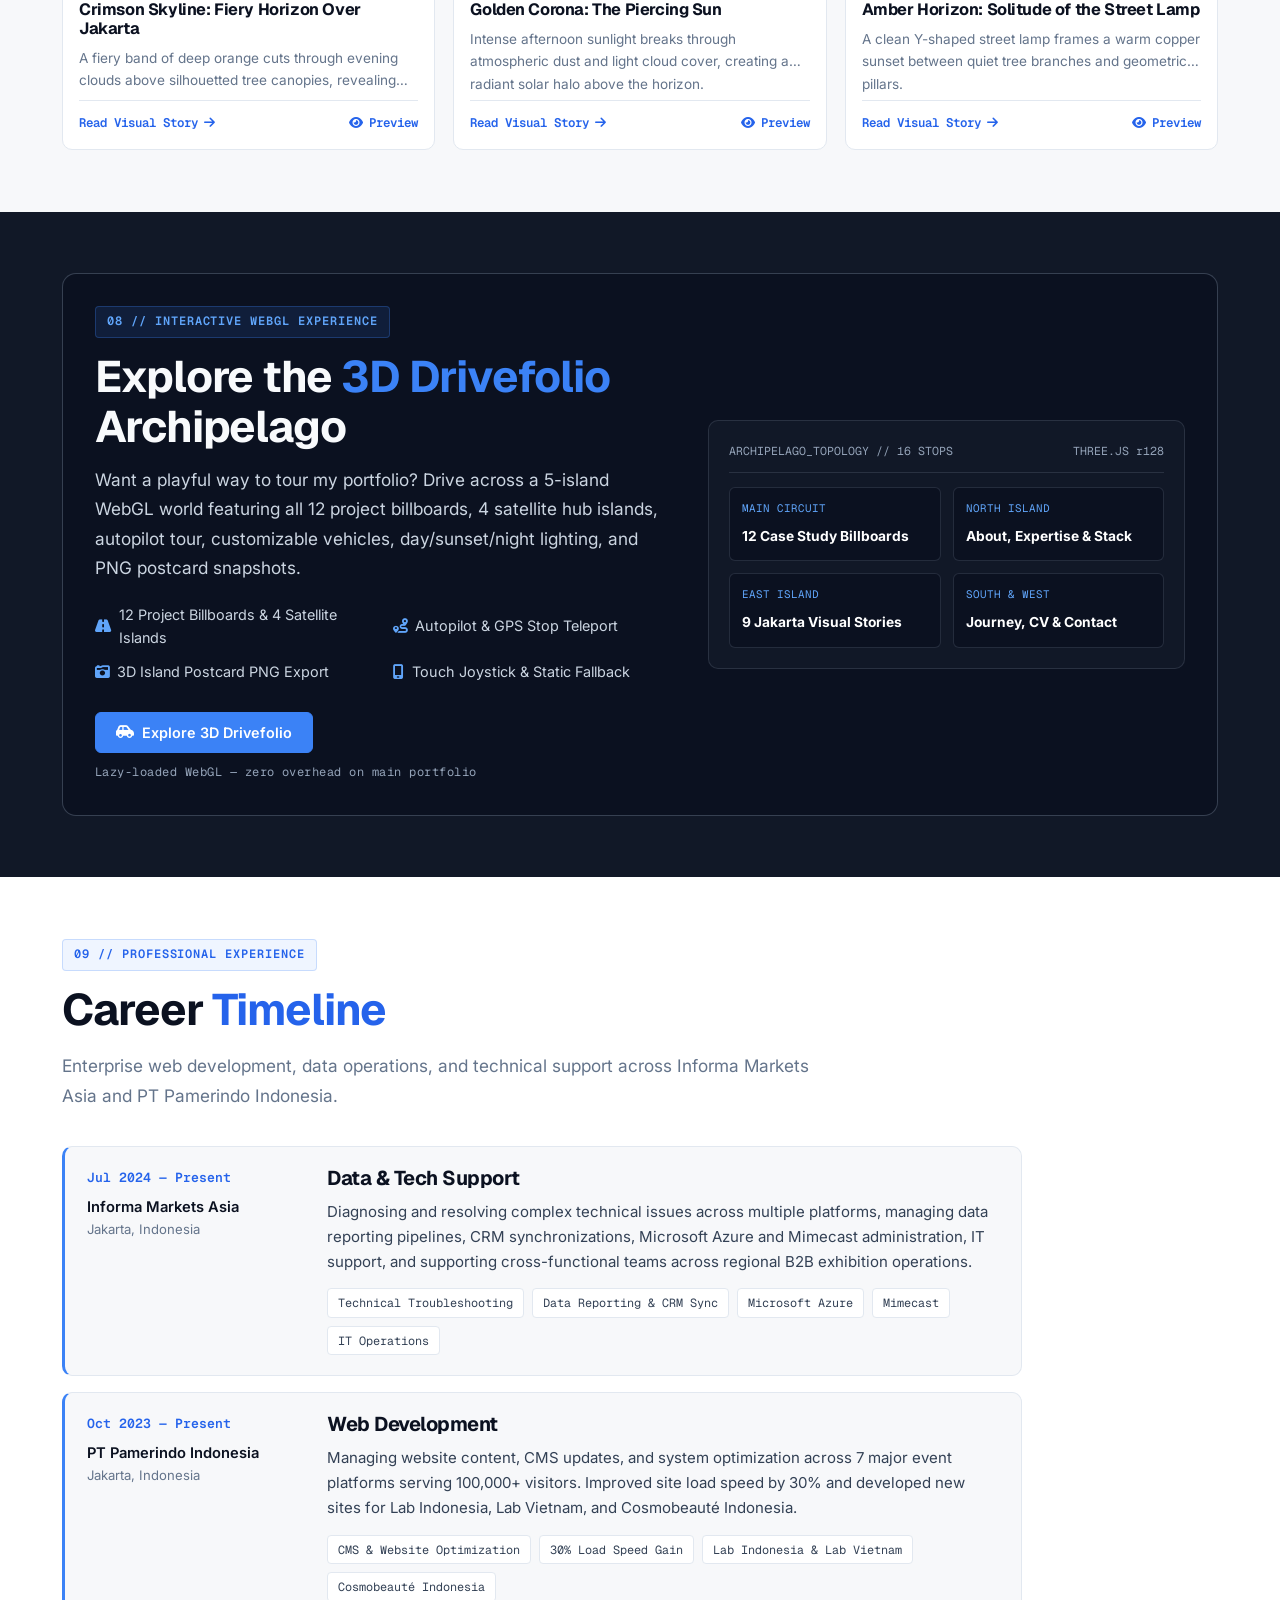
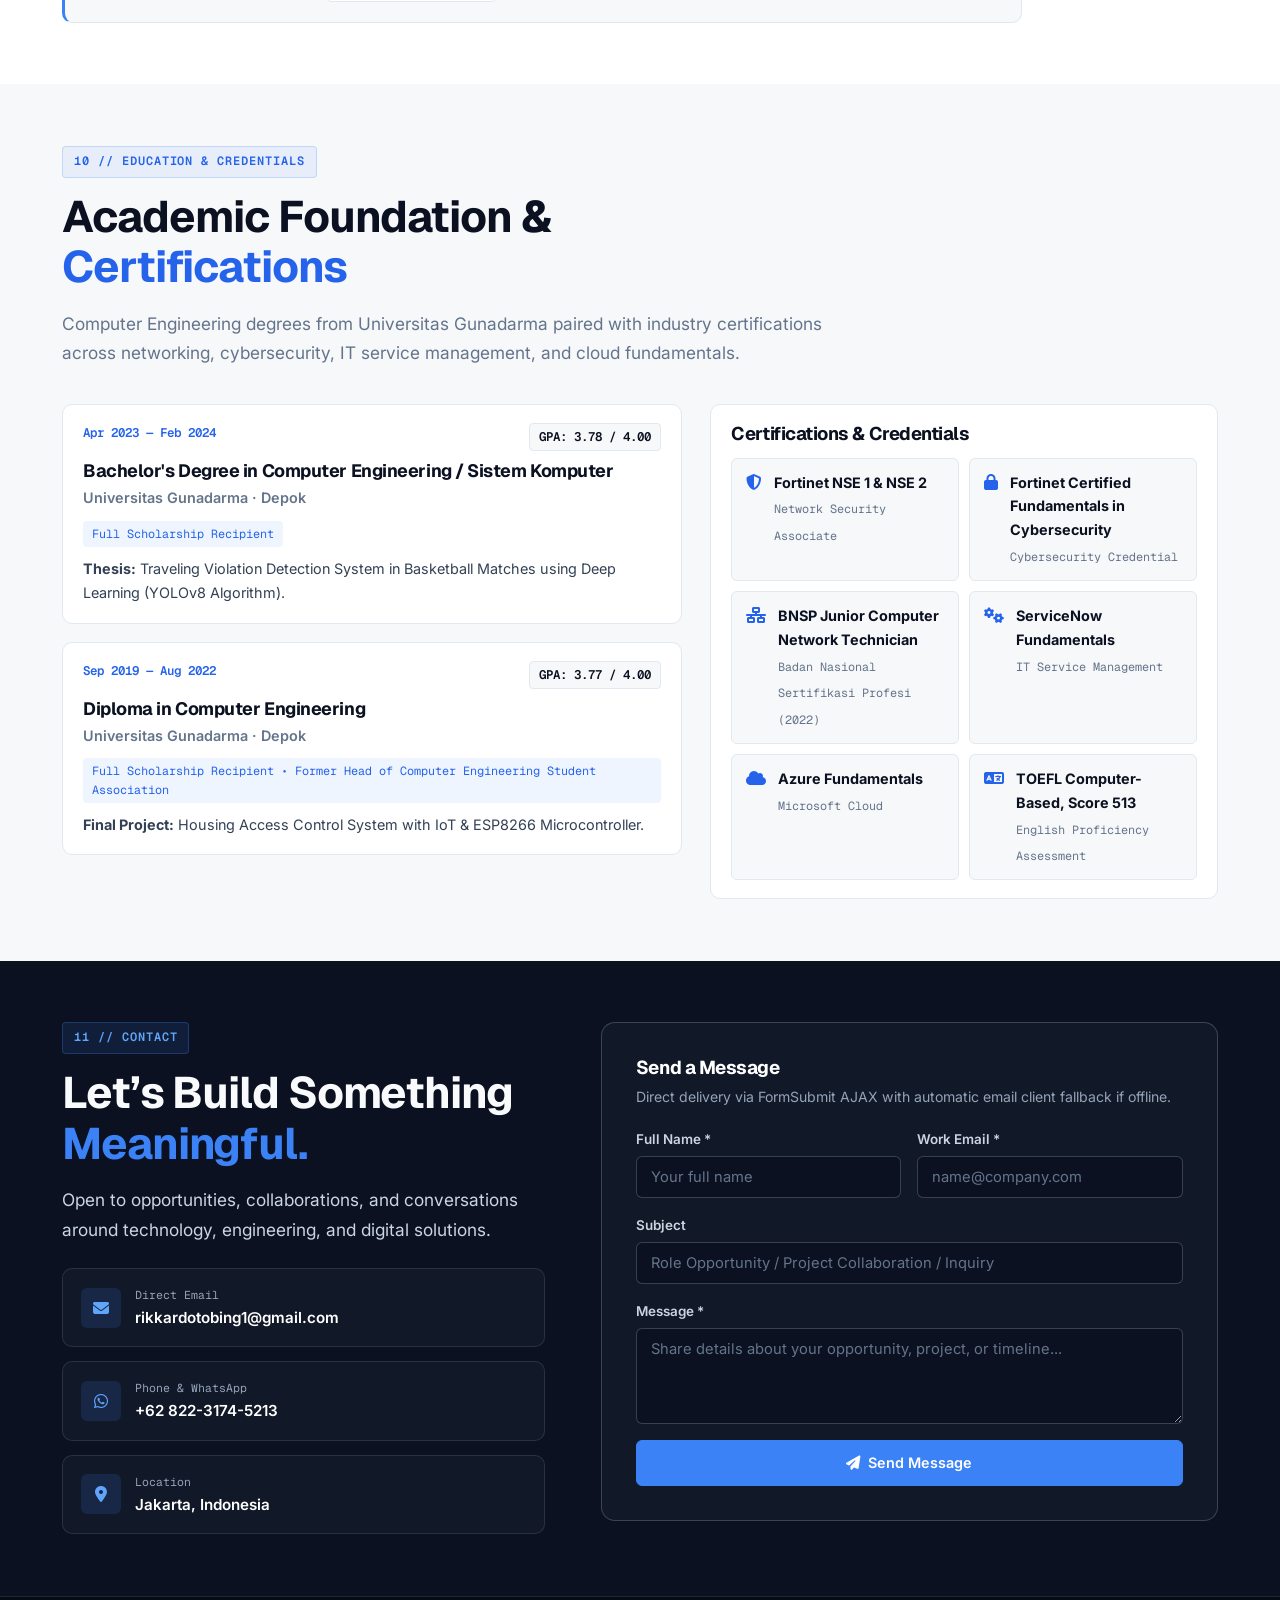
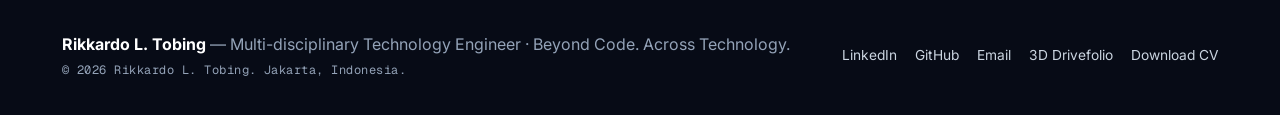
==== commit 432881ac: "chore(security): hide all per-project View Repository and GitHub repo buttons" ====
--- a/index.html
+++ b/index.html
@@ -16,14 +16,14 @@
     content="Beyond Code. Across Technology. Building and supporting digital experiences across web engineering, IT infrastructure, cloud technologies, and software solutions." />
   <meta property="og:type" content="website" />
   <meta property="og:url" content="https://www.rikkardotobing.my.id/" />
-  <meta property="og:image" content="https://www.rikkardotobing.my.id/assets/images/profile.png" />
+  <meta property="og:image" content="https://www.rikkardotobing.my.id/assets/images/profile.png?v=15.2" />
 
   <!-- Twitter / X Card -->
   <meta name="twitter:card" content="summary_large_image" />
   <meta name="twitter:title" content="Rikkardo L. Tobing — Multi-disciplinary Technology Engineer" />
   <meta name="twitter:description"
     content="Beyond Code. Across Technology. Web engineering, IT infrastructure, cloud systems, and applied software solutions." />
-  <meta name="twitter:image" content="https://www.rikkardotobing.my.id/assets/images/profile.png" />
+  <meta name="twitter:image" content="https://www.rikkardotobing.my.id/assets/images/profile.png?v=15.2" />
 
   <!-- Fonts: Inter, Geist, Geist Mono & Font Awesome -->
   <link rel="preconnect" href="https://fonts.googleapis.com" />
@@ -31,7 +31,7 @@
   <link href="https://fonts.googleapis.com/css2?family=Geist+Mono:wght@400;500;600;700&family=Geist:wght@500;600;700&family=Inter:wght@400;500;600;700&display=swap" rel="stylesheet" />
   <link rel="stylesheet" href="https://cdnjs.cloudflare.com/ajax/libs/font-awesome/6.5.0/css/all.min.css" />
 
-  <link rel="stylesheet" href="css/style.css?v=15.1" />
+  <link rel="stylesheet" href="css/style.css?v=15.2" />
 
   <!-- Structured Data (JSON-LD) -->
   <script type="application/ld+json">
@@ -185,8 +185,8 @@
               </div>
               <div class="portrait-img-wrap">
                 <picture>
-                  <source srcset="assets/images/webp/profile.webp" type="image/webp" />
-                  <img src="assets/images/profile.png" alt="Portrait of Rikkardo L. Tobing, Multi-disciplinary Technology Engineer" width="1024" height="1024" fetchpriority="high" />
+                  <source srcset="assets/images/webp/profile.webp?v=15.2" type="image/webp" />
+                  <img src="assets/images/profile.png?v=15.2" alt="Portrait of Rikkardo L. Tobing, Multi-disciplinary Technology Engineer" width="1024" height="1024" fetchpriority="high" />
                 </picture>
               </div>
               <div class="portrait-caption">
@@ -600,7 +600,7 @@
           <!-- TIER 1 // 01: PT Pamerindo Indonesia -->
           <article class="project-card" data-category="web enterprise">
             <div class="project-thumb">
-              <picture><source srcset="assets/images/webp/project-pamerindo.webp" type="image/webp" /><img src="assets/images/project-pamerindo.png" alt="PT Pamerindo Indonesia" width="1280" height="735" loading="lazy" /></picture>
+              <picture><source srcset="assets/images/webp/project-pamerindo.webp?v=15.2" type="image/webp" /><img src="assets/images/project-pamerindo.png?v=15.2" alt="PT Pamerindo Indonesia" width="1280" height="735" loading="lazy" /></picture>
               <span class="project-thumb-badge">Flagship Portal</span>
             </div>
             <div class="project-card-body">
@@ -618,7 +618,7 @@
           <!-- TIER 1 // 02: Tixlantra -->
           <article class="project-card" data-category="fullstack enterprise web">
             <div class="project-thumb">
-              <picture><source srcset="assets/images/webp/project-tixlantra.webp" type="image/webp" /><img src="assets/images/project-tixlantra.png" alt="Tixlantra Event Ticketing SaaS" width="1280" height="720" loading="lazy" /></picture>
+              <picture><source srcset="assets/images/webp/project-tixlantra.webp?v=15.2" type="image/webp" /><img src="assets/images/project-tixlantra.png?v=15.2" alt="Tixlantra Event Ticketing SaaS" width="1280" height="720" loading="lazy" /></picture>
               <span class="project-thumb-badge">Full-Stack SaaS</span>
             </div>
             <div class="project-card-body">
@@ -629,7 +629,6 @@
               <div class="project-card-footer">
                 <a href="project.html?id=tixlantra" class="btn btn-primary btn-sm">Case Study</a>
                 <a href="https://tixlantra.vercel.app/" target="_blank" rel="noopener noreferrer" class="btn btn-ghost-dark btn-sm">Live <i class="fa-solid fa-arrow-up-right-from-square" aria-hidden="true"></i></a>
-                <a href="https://github.com/rikkardochaplin/tixlantra" target="_blank" rel="noopener noreferrer" class="btn btn-ghost-dark btn-sm">GitHub</a>
               </div>
             </div>
           </article>
@@ -637,7 +636,7 @@
           <!-- TIER 1 // 03: Kelantra -->
           <article class="project-card" data-category="fullstack enterprise">
             <div class="project-thumb">
-              <picture><source srcset="assets/images/webp/project-kelantra.webp" type="image/webp" /><img src="assets/images/project-kelantra.png" alt="Kelantra Procurement SaaS" width="1280" height="720" loading="lazy" /></picture>
+              <picture><source srcset="assets/images/webp/project-kelantra.webp?v=15.2" type="image/webp" /><img src="assets/images/project-kelantra.png?v=15.2" alt="Kelantra Procurement SaaS" width="1280" height="720" loading="lazy" /></picture>
               <span class="project-thumb-badge">Full-Stack SaaS</span>
             </div>
             <div class="project-card-body">
@@ -648,7 +647,6 @@
               <div class="project-card-footer">
                 <a href="project.html?id=kelantra" class="btn btn-primary btn-sm">Case Study</a>
                 <a href="https://kelantra.vercel.app/" target="_blank" rel="noopener noreferrer" class="btn btn-ghost-dark btn-sm">Live <i class="fa-solid fa-arrow-up-right-from-square" aria-hidden="true"></i></a>
-                <a href="https://github.com/rikkardochaplin/kelantra" target="_blank" rel="noopener noreferrer" class="btn btn-ghost-dark btn-sm">GitHub</a>
               </div>
             </div>
           </article>
@@ -656,7 +654,7 @@
           <!-- TIER 1 // 04: Food & Hospitality Indonesia (FHI) -->
           <article class="project-card" data-category="web">
             <div class="project-thumb">
-              <picture><source srcset="assets/images/webp/project-fhi.webp" type="image/webp" /><img src="assets/images/project-fhi.png" alt="Food &amp; Hospitality Indonesia (FHI)" width="1264" height="705" loading="lazy" /></picture>
+              <picture><source srcset="assets/images/webp/project-fhi.webp?v=15.2" type="image/webp" /><img src="assets/images/project-fhi.png?v=15.2" alt="Food &amp; Hospitality Indonesia (FHI)" width="1264" height="705" loading="lazy" /></picture>
               <span class="project-thumb-badge">B2B Exhibition</span>
             </div>
             <div class="project-card-body">
@@ -674,7 +672,7 @@
           <!-- TIER 1 // 05: Lab Indonesia -->
           <article class="project-card" data-category="web">
             <div class="project-thumb">
-              <picture><source srcset="assets/images/webp/project-labindo.webp" type="image/webp" /><img src="assets/images/project-labindo.png" alt="Lab Indonesia" width="1280" height="710" loading="lazy" /></picture>
+              <picture><source srcset="assets/images/webp/project-labindo.webp?v=15.2" type="image/webp" /><img src="assets/images/project-labindo.png?v=15.2" alt="Lab Indonesia" width="1280" height="710" loading="lazy" /></picture>
               <span class="project-thumb-badge">Scientific B2B</span>
             </div>
             <div class="project-card-body">
@@ -692,7 +690,7 @@
           <!-- TIER 1 // 06: Seolantra -->
           <article class="project-card" data-category="fullstack web ai">
             <div class="project-thumb">
-              <picture><source srcset="assets/images/webp/project-seolantra.webp" type="image/webp" /><img src="assets/images/project-seolantra.png" alt="Seolantra Website Intelligence SaaS" width="1280" height="720" loading="lazy" /></picture>
+              <picture><source srcset="assets/images/webp/project-seolantra.webp?v=15.2" type="image/webp" /><img src="assets/images/project-seolantra.png?v=15.2" alt="Seolantra Website Intelligence SaaS" width="1280" height="720" loading="lazy" /></picture>
               <span class="project-thumb-badge">Full-Stack SaaS</span>
             </div>
             <div class="project-card-body">
@@ -703,7 +701,6 @@
               <div class="project-card-footer">
                 <a href="project.html?id=seolantra" class="btn btn-primary btn-sm">Case Study</a>
                 <a href="https://seolantra.vercel.app/" target="_blank" rel="noopener noreferrer" class="btn btn-ghost-dark btn-sm">Live <i class="fa-solid fa-arrow-up-right-from-square" aria-hidden="true"></i></a>
-                <a href="https://github.com/rikkardochaplin/seolantra" target="_blank" rel="noopener noreferrer" class="btn btn-ghost-dark btn-sm">GitHub</a>
               </div>
             </div>
           </article>
@@ -711,7 +708,7 @@
           <!-- TIER 1 // 07: NexusAgent & PamerAi Ecosystem -->
           <article class="project-card" data-category="ai">
             <div class="project-thumb">
-              <picture><source srcset="assets/images/webp/project-nexusagent.webp" type="image/webp" /><img src="assets/images/project-nexusagent.png" alt="NexusAgent &amp; PamerAi Ecosystem" width="1280" height="710" loading="lazy" /></picture>
+              <picture><source srcset="assets/images/webp/project-nexusagent.webp?v=15.2" type="image/webp" /><img src="assets/images/project-nexusagent.png?v=15.2" alt="NexusAgent &amp; PamerAi Ecosystem" width="1280" height="710" loading="lazy" /></picture>
               <span class="project-thumb-badge">Autonomous AI</span>
             </div>
             <div class="project-card-body">
@@ -728,7 +725,7 @@
           <!-- TIER 1 // 08: Enterprise IoT Remote Hub -->
           <article class="project-card" data-category="iot enterprise">
             <div class="project-thumb">
-              <picture><source srcset="assets/images/webp/project-monitor-tablet-2.webp" type="image/webp" /><img src="assets/images/project-monitor-tablet-2.png" alt="Enterprise IoT Remote Hub" width="720" height="1280" loading="lazy" style="object-fit: contain; background: #0B1120;" /></picture>
+              <picture><source srcset="assets/images/webp/project-monitor-tablet-2.webp?v=15.2" type="image/webp" /><img src="assets/images/project-monitor-tablet-2.png?v=15.2" alt="Enterprise IoT Remote Hub" width="720" height="1280" loading="lazy" style="object-fit: contain; background: #0B1120;" /></picture>
               <span class="project-thumb-badge">Enterprise IoT</span>
             </div>
             <div class="project-card-body">
@@ -745,7 +742,7 @@
           <!-- TIER 1 // 09: Cosmobeauté Indonesia -->
           <article class="project-card" data-category="web">
             <div class="project-thumb">
-              <picture><source srcset="assets/images/webp/project-cosmobeaute.webp" type="image/webp" /><img src="assets/images/project-cosmobeaute.png" alt="Cosmobeauté Indonesia" width="1280" height="710" loading="lazy" /></picture>
+              <picture><source srcset="assets/images/webp/project-cosmobeaute.webp?v=15.2" type="image/webp" /><img src="assets/images/project-cosmobeaute.png?v=15.2" alt="Cosmobeauté Indonesia" width="1280" height="710" loading="lazy" /></picture>
               <span class="project-thumb-badge">Beauty B2B</span>
             </div>
             <div class="project-card-body">
@@ -763,7 +760,7 @@
           <!-- TIER 2 // 10: AssetFlow IT (Pinjam-Barang) -->
           <article class="project-card is-compact-hidden" data-category="fullstack iot enterprise">
             <div class="project-thumb">
-              <picture><source srcset="assets/images/webp/project-pinjam-barang.webp" type="image/webp" /><img src="assets/images/project-pinjam-barang.png" alt="AssetFlow IT Pinjam-Barang" width="1280" height="720" loading="lazy" /></picture>
+              <picture><source srcset="assets/images/webp/project-pinjam-barang.webp?v=15.2" type="image/webp" /><img src="assets/images/project-pinjam-barang.png?v=15.2" alt="AssetFlow IT Pinjam-Barang" width="1280" height="720" loading="lazy" /></picture>
               <span class="project-thumb-badge">Private Internal App</span>
             </div>
             <div class="project-card-body">
@@ -774,7 +771,6 @@
               <div class="project-card-footer">
                 <a href="project.html?id=pinjam-barang" class="btn btn-primary btn-sm">Case Study</a>
                 <span class="btn btn-ghost-dark btn-sm" style="opacity: 0.55; cursor: not-allowed; pointer-events: none;" title="Internal PT Pamerindo access only" aria-disabled="true"><i class="fa-solid fa-lock" aria-hidden="true"></i> Private Portal</span>
-                <a href="https://github.com/rikkardochaplin/pinjaminpamerindo" target="_blank" rel="noopener noreferrer" class="btn btn-ghost-dark btn-sm">GitHub</a>
               </div>
             </div>
           </article>
@@ -782,7 +778,7 @@
           <!-- TIER 2 // 11: Lemburyukk -->
           <article class="project-card is-compact-hidden" data-category="fullstack enterprise">
             <div class="project-thumb">
-              <picture><source srcset="assets/images/webp/project-lemburyukk.webp" type="image/webp" /><img src="assets/images/project-lemburyukk.png" alt="Lemburyukk Overtime Report Generator" width="1280" height="720" loading="lazy" /></picture>
+              <picture><source srcset="assets/images/webp/project-lemburyukk.webp?v=15.2" type="image/webp" /><img src="assets/images/project-lemburyukk.png?v=15.2" alt="Lemburyukk Overtime Report Generator" width="1280" height="720" loading="lazy" /></picture>
               <span class="project-thumb-badge">Production Web App</span>
             </div>
             <div class="project-card-body">
@@ -793,7 +789,6 @@
               <div class="project-card-footer">
                 <a href="project.html?id=lemburyukk" class="btn btn-primary btn-sm">Case Study</a>
                 <a href="https://lemburyukk.vercel.app/" target="_blank" rel="noopener noreferrer" class="btn btn-ghost-dark btn-sm">Live <i class="fa-solid fa-arrow-up-right-from-square" aria-hidden="true"></i></a>
-                <a href="https://github.com/rikkardochaplin/lemburyukk" target="_blank" rel="noopener noreferrer" class="btn btn-ghost-dark btn-sm">GitHub</a>
               </div>
             </div>
           </article>
@@ -801,7 +796,7 @@
           <!-- TIER 2 // 12: Reportlantra -->
           <article class="project-card is-compact-hidden" data-category="fullstack enterprise web">
             <div class="project-thumb">
-              <picture><source srcset="assets/images/webp/project-reportlantra.webp" type="image/webp" /><img src="assets/images/project-reportlantra.png" alt="Reportlantra Social Media Analytics" width="1280" height="720" loading="lazy" /></picture>
+              <picture><source srcset="assets/images/webp/project-reportlantra.webp?v=15.2" type="image/webp" /><img src="assets/images/project-reportlantra.png?v=15.2" alt="Reportlantra Social Media Analytics" width="1280" height="720" loading="lazy" /></picture>
               <span class="project-thumb-badge">Production Web App</span>
             </div>
             <div class="project-card-body">
@@ -812,7 +807,6 @@
               <div class="project-card-footer">
                 <a href="project.html?id=reportlantra" class="btn btn-primary btn-sm">Case Study</a>
                 <a href="https://reportlantra.vercel.app/" target="_blank" rel="noopener noreferrer" class="btn btn-ghost-dark btn-sm">Live <i class="fa-solid fa-arrow-up-right-from-square" aria-hidden="true"></i></a>
-                <a href="https://github.com/rikkardochaplin/reportlantra" target="_blank" rel="noopener noreferrer" class="btn btn-ghost-dark btn-sm">GitHub</a>
               </div>
             </div>
           </article>
@@ -820,7 +814,7 @@
           <!-- TIER 2 // 13: XP MailShield Pro 2006 -->
           <article class="project-card is-compact-hidden" data-category="fullstack ai enterprise">
             <div class="project-thumb">
-              <picture><source srcset="assets/images/webp/project-email-check.webp" type="image/webp" /><img src="assets/images/project-email-check.png" alt="XP MailShield Pro 2006" width="1280" height="720" loading="lazy" /></picture>
+              <picture><source srcset="assets/images/webp/project-email-check.webp?v=15.2" type="image/webp" /><img src="assets/images/project-email-check.png?v=15.2" alt="XP MailShield Pro 2006" width="1280" height="720" loading="lazy" /></picture>
               <span class="project-thumb-badge">Production Web App</span>
             </div>
             <div class="project-card-body">
@@ -831,7 +825,6 @@
               <div class="project-card-footer">
                 <a href="project.html?id=email-check" class="btn btn-primary btn-sm">Case Study</a>
                 <a href="https://emaildetector.vercel.app/" target="_blank" rel="noopener noreferrer" class="btn btn-ghost-dark btn-sm">Live <i class="fa-solid fa-arrow-up-right-from-square" aria-hidden="true"></i></a>
-                <a href="https://github.com/rikkardochaplin/emaildetector" target="_blank" rel="noopener noreferrer" class="btn btn-ghost-dark btn-sm">GitHub</a>
               </div>
             </div>
           </article>
@@ -839,7 +832,7 @@
           <!-- TIER 2 // 14: Orion ERP & IBM iSeries Simulator -->
           <article class="project-card is-compact-hidden" data-category="enterprise">
             <div class="project-thumb">
-              <picture><source srcset="assets/images/webp/project-orion-erp.webp" type="image/webp" /><img src="assets/images/project-orion-erp.png" alt="Orion ERP &amp; IBM iSeries Simulator" width="1280" height="710" loading="lazy" /></picture>
+              <picture><source srcset="assets/images/webp/project-orion-erp.webp?v=15.2" type="image/webp" /><img src="assets/images/project-orion-erp.png?v=15.2" alt="Orion ERP &amp; IBM iSeries Simulator" width="1280" height="710" loading="lazy" /></picture>
               <span class="project-thumb-badge">Enterprise ERP</span>
             </div>
             <div class="project-card-body">
@@ -856,7 +849,7 @@
           <!-- TIER 2 // 15: CV Examiner AI Pro Platform -->
           <article class="project-card is-compact-hidden" data-category="ai">
             <div class="project-thumb">
-              <picture><source srcset="assets/images/webp/project-cv-examiner.webp" type="image/webp" /><img src="assets/images/project-cv-examiner.png" alt="CV Examiner AI Pro Platform" width="1024" height="1024" loading="lazy" /></picture>
+              <picture><source srcset="assets/images/webp/project-cv-examiner.webp?v=15.2" type="image/webp" /><img src="assets/images/project-cv-examiner.png?v=15.2" alt="CV Examiner AI Pro Platform" width="1024" height="1024" loading="lazy" /></picture>
               <span class="project-thumb-badge">AI SaaS</span>
             </div>
             <div class="project-card-body">
@@ -873,7 +866,7 @@
           <!-- TIER 3 // 16: Food, Hotel & Tourism Bali (FHTB) -->
           <article class="project-card is-compact-hidden" data-category="web">
             <div class="project-thumb">
-              <picture><source srcset="assets/images/webp/project-fhtbali.webp" type="image/webp" /><img src="assets/images/project-fhtbali.png" alt="Food, Hotel &amp; Tourism Bali (FHTB)" width="1280" height="710" loading="lazy" /></picture>
+              <picture><source srcset="assets/images/webp/project-fhtbali.webp?v=15.2" type="image/webp" /><img src="assets/images/project-fhtbali.png?v=15.2" alt="Food, Hotel &amp; Tourism Bali (FHTB)" width="1280" height="710" loading="lazy" /></picture>
               <span class="project-thumb-badge">Tourism B2B</span>
             </div>
             <div class="project-card-body">
@@ -891,7 +884,7 @@
           <!-- TIER 3 // 17: Vape Fair Indonesia -->
           <article class="project-card is-compact-hidden" data-category="web">
             <div class="project-thumb">
-              <picture><source srcset="assets/images/webp/project-vapefair.webp" type="image/webp" /><img src="assets/images/project-vapefair.png" alt="Vape Fair Indonesia" width="1280" height="710" loading="lazy" /></picture>
+              <picture><source srcset="assets/images/webp/project-vapefair.webp?v=15.2" type="image/webp" /><img src="assets/images/project-vapefair.png?v=15.2" alt="Vape Fair Indonesia" width="1280" height="710" loading="lazy" /></picture>
               <span class="project-thumb-badge">Industry Hub</span>
             </div>
             <div class="project-card-body">
@@ -909,7 +902,7 @@
           <!-- TIER 3 // 18: Clouds Fest -->
           <article class="project-card is-compact-hidden" data-category="web">
             <div class="project-thumb">
-              <picture><source srcset="assets/images/webp/project-cloudsfest.webp" type="image/webp" /><img src="assets/images/project-cloudsfest.png" alt="Clouds Fest" width="1280" height="710" loading="lazy" /></picture>
+              <picture><source srcset="assets/images/webp/project-cloudsfest.webp?v=15.2" type="image/webp" /><img src="assets/images/project-cloudsfest.png?v=15.2" alt="Clouds Fest" width="1280" height="710" loading="lazy" /></picture>
               <span class="project-thumb-badge">Lifestyle Trade</span>
             </div>
             <div class="project-card-body">
@@ -927,7 +920,7 @@
           <!-- TIER 3 // 19: Beauté Festival -->
           <article class="project-card is-compact-hidden" data-category="web">
             <div class="project-thumb">
-              <picture><source srcset="assets/images/webp/project-beautefestival.webp" type="image/webp" /><img src="assets/images/project-beautefestival.png" alt="Beauté Festival" width="1280" height="406" loading="lazy" /></picture>
+              <picture><source srcset="assets/images/webp/project-beautefestival.webp?v=15.2" type="image/webp" /><img src="assets/images/project-beautefestival.png?v=15.2" alt="Beauté Festival" width="1280" height="406" loading="lazy" /></picture>
               <span class="project-thumb-badge">Beauty Lifestyle</span>
             </div>
             <div class="project-card-body">
@@ -945,7 +938,7 @@
           <!-- TIER 3 // 20: Online Invitation Builder -->
           <article class="project-card is-compact-hidden" data-category="fullstack web">
             <div class="project-thumb">
-              <picture><source srcset="assets/images/webp/project-online-invitation.webp" type="image/webp" /><img src="assets/images/project-online-invitation.png" alt="Online Invitation Builder SaaS" width="1280" height="720" loading="lazy" /></picture>
+              <picture><source srcset="assets/images/webp/project-online-invitation.webp?v=15.2" type="image/webp" /><img src="assets/images/project-online-invitation.png?v=15.2" alt="Online Invitation Builder SaaS" width="1280" height="720" loading="lazy" /></picture>
               <span class="project-thumb-badge">Full-Stack SaaS</span>
             </div>
             <div class="project-card-body">
@@ -955,7 +948,6 @@
               <div class="tag-row"><span class="tech-tag">Next.js 16</span><span class="tech-tag">Supabase RLS</span><span class="tech-tag">QRCode</span></div>
               <div class="project-card-footer">
                 <a href="project.html?id=online-invitation" class="btn btn-primary btn-sm">Case Study</a>
-                <a href="https://github.com/rikkardochaplin/Online-Invitation" target="_blank" rel="noopener noreferrer" class="btn btn-ghost-dark btn-sm">GitHub</a>
               </div>
             </div>
           </article>
@@ -963,7 +955,7 @@
           <!-- TIER 3 // 21: Meeting-Registrasi -->
           <article class="project-card is-compact-hidden" data-category="fullstack enterprise web">
             <div class="project-thumb">
-              <picture><source srcset="assets/images/webp/project-meeting-registrasi.webp" type="image/webp" /><img src="assets/images/project-meeting-registrasi.png" alt="Meeting-Registrasi QR System" width="1280" height="720" loading="lazy" /></picture>
+              <picture><source srcset="assets/images/webp/project-meeting-registrasi.webp?v=15.2" type="image/webp" /><img src="assets/images/project-meeting-registrasi.png?v=15.2" alt="Meeting-Registrasi QR System" width="1280" height="720" loading="lazy" /></picture>
               <span class="project-thumb-badge">Full-Stack System</span>
             </div>
             <div class="project-card-body">
@@ -980,7 +972,7 @@
           <!-- TIER 3 // 22: Absenlantra -->
           <article class="project-card is-compact-hidden" data-category="fullstack iot ai">
             <div class="project-thumb">
-              <picture><source srcset="assets/images/webp/project-absenlantra.webp" type="image/webp" /><img src="assets/images/project-absenlantra.png" alt="Absenlantra Biometric Attendance" width="1280" height="720" loading="lazy" /></picture>
+              <picture><source srcset="assets/images/webp/project-absenlantra.webp?v=15.2" type="image/webp" /><img src="assets/images/project-absenlantra.png?v=15.2" alt="Absenlantra Biometric Attendance" width="1280" height="720" loading="lazy" /></picture>
               <span class="project-thumb-badge">Full-Stack System</span>
             </div>
             <div class="project-card-body">
@@ -997,7 +989,7 @@
           <!-- TIER 3 // 23: Elysia AI Chatbot -->
           <article class="project-card is-compact-hidden" data-category="fullstack ai web">
             <div class="project-thumb">
-              <picture><source srcset="assets/images/webp/project-ai-elysia.webp" type="image/webp" /><img src="assets/images/project-ai-elysia.png" alt="Elysia AI Serverless Proxy" width="1280" height="720" loading="lazy" /></picture>
+              <picture><source srcset="assets/images/webp/project-ai-elysia.webp?v=15.2" type="image/webp" /><img src="assets/images/project-ai-elysia.png?v=15.2" alt="Elysia AI Serverless Proxy" width="1280" height="720" loading="lazy" /></picture>
               <span class="project-thumb-badge">Serverless AI Proxy</span>
             </div>
             <div class="project-card-body">
@@ -1534,8 +1526,8 @@
     </div>
   </div>
 
-  <script src="js/data.js?v=15.1"></script>
-  <script src="js/main.js?v=15.1"></script>
+  <script src="js/data.js?v=15.3"></script>
+  <script src="js/main.js?v=15.3"></script>
 </body>
 
 </html>
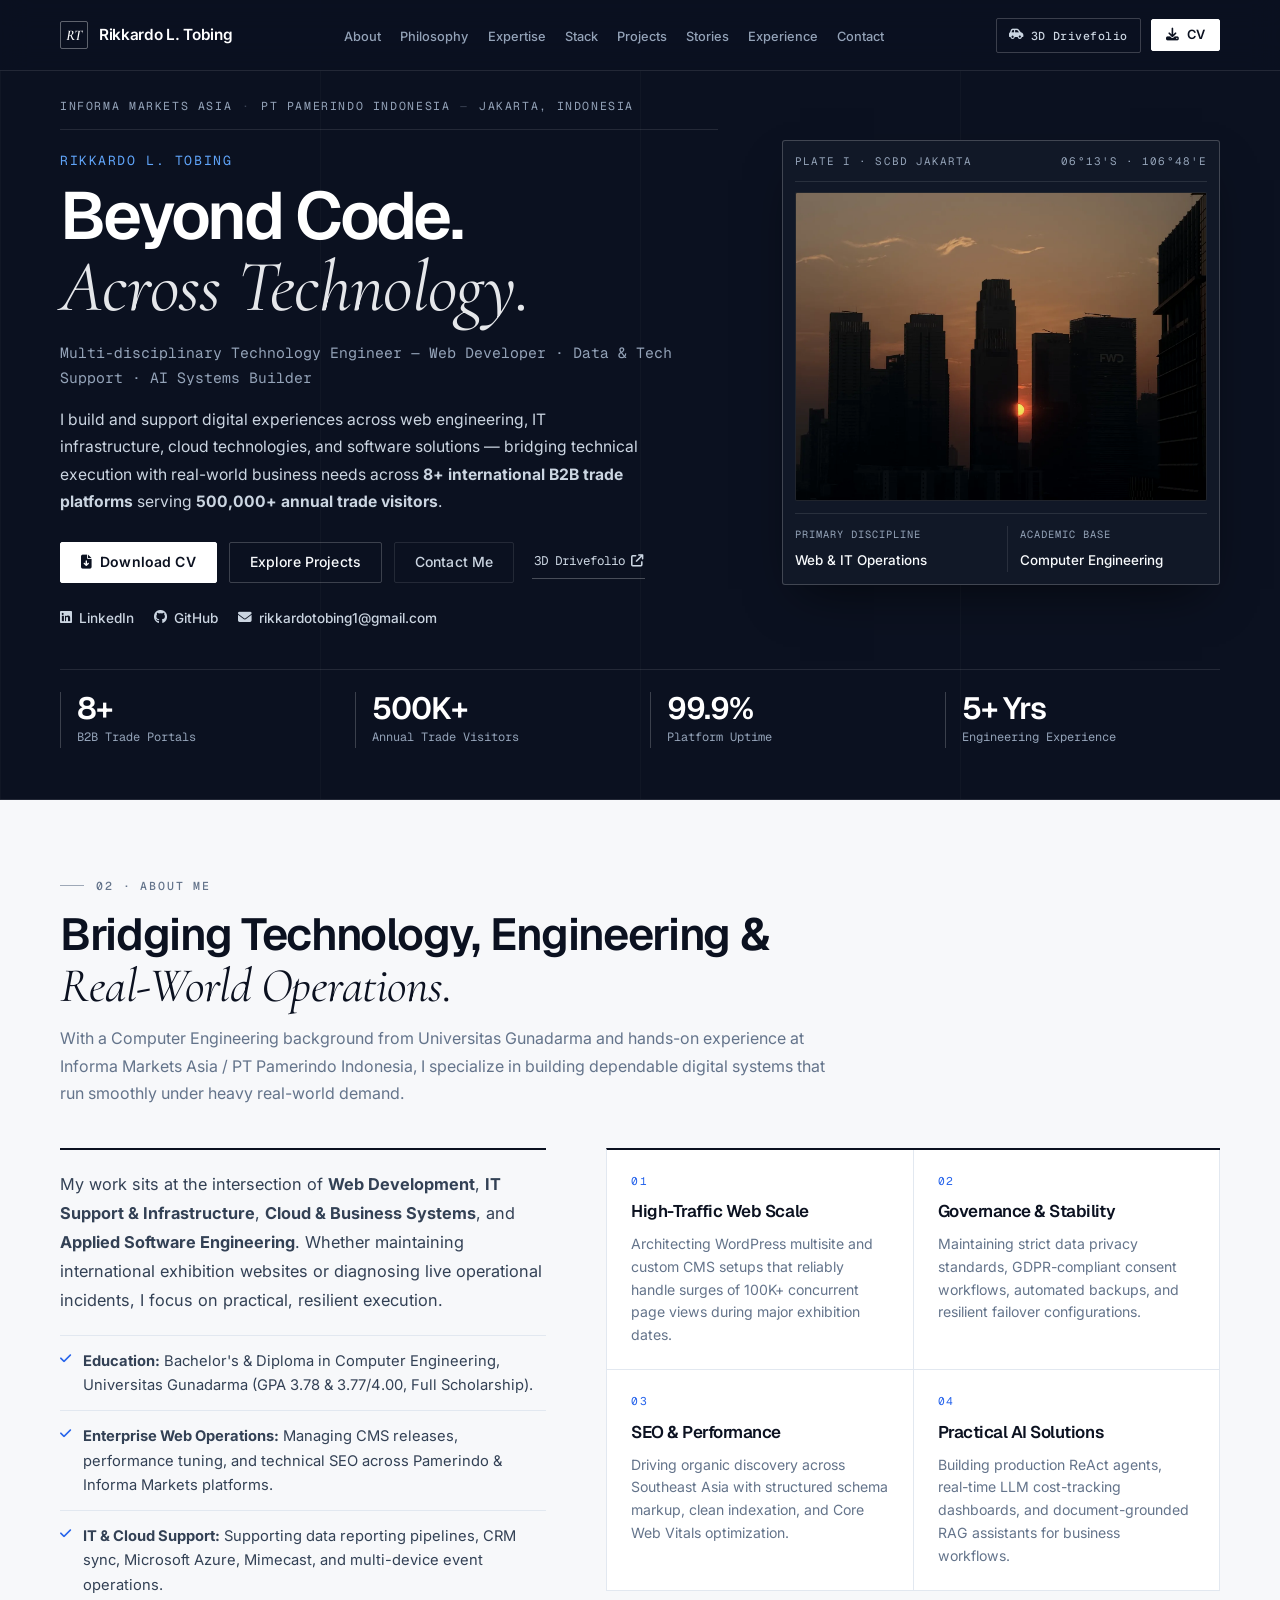
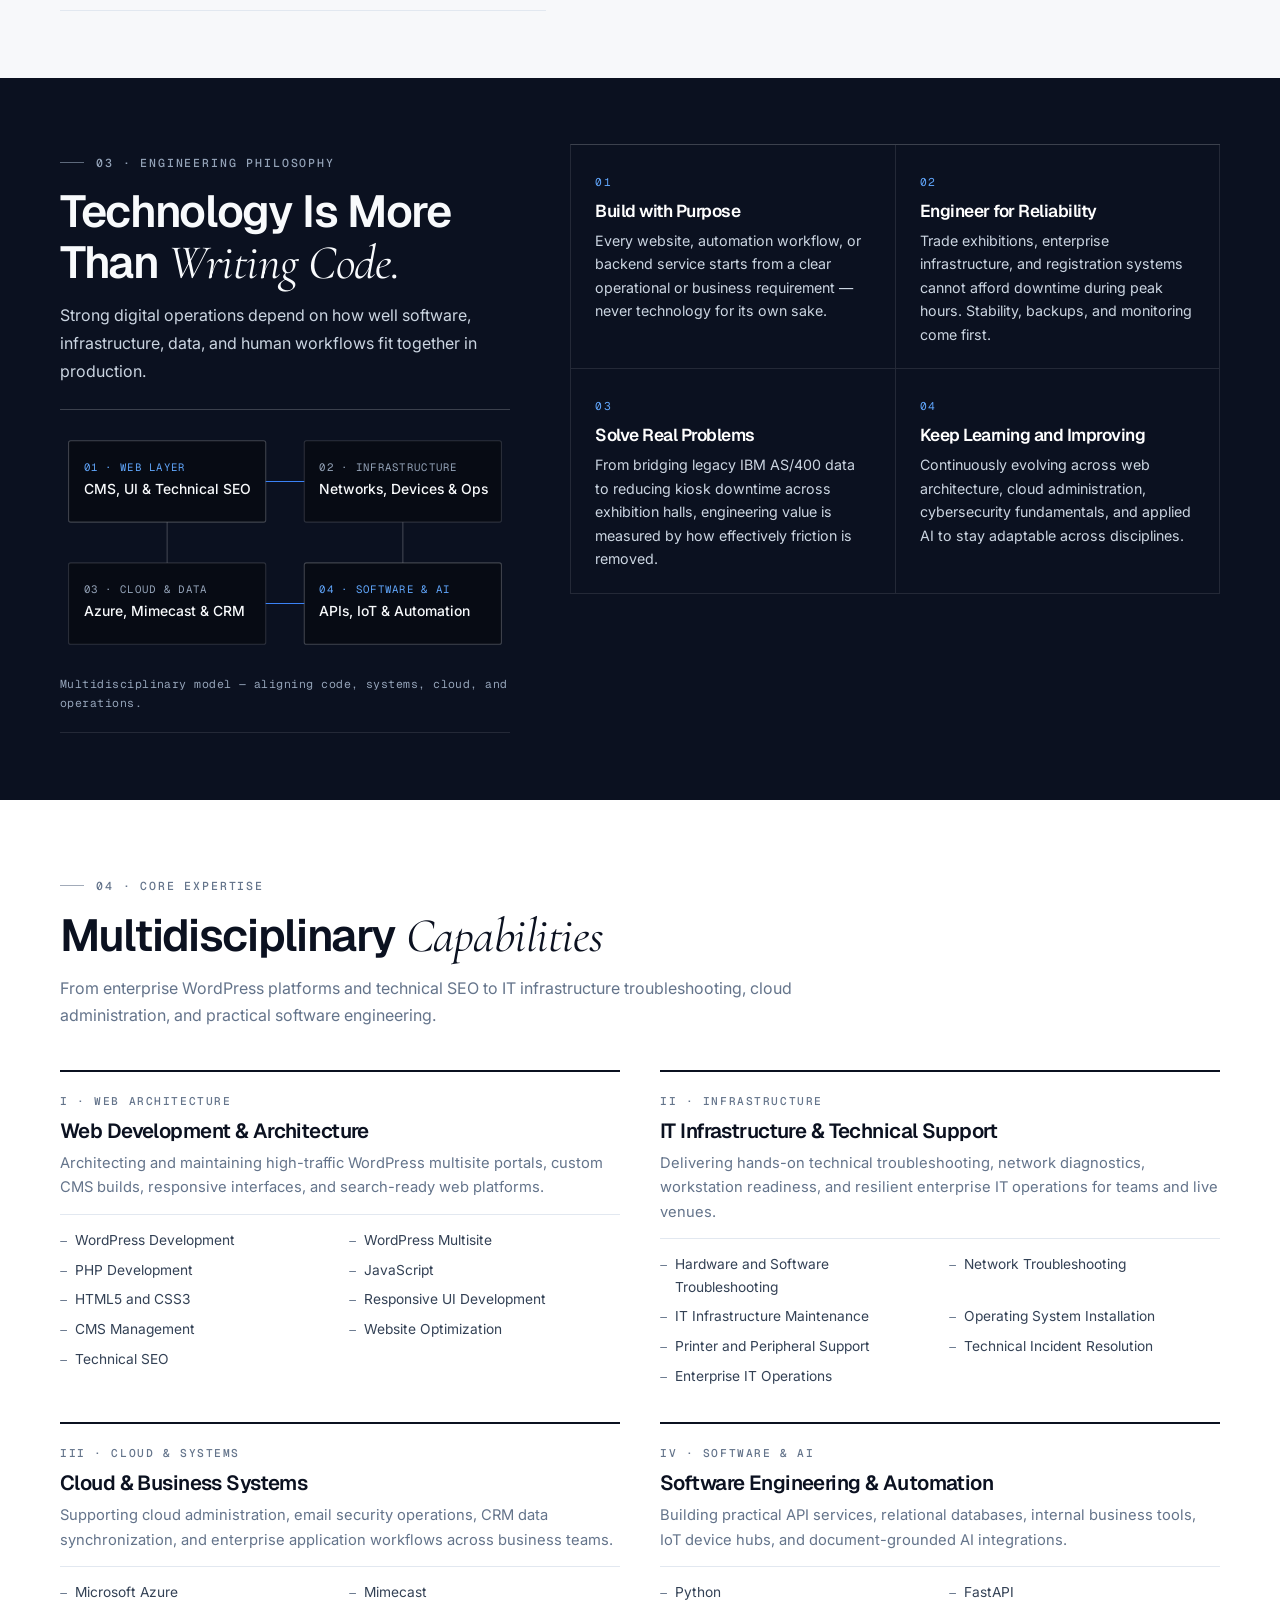
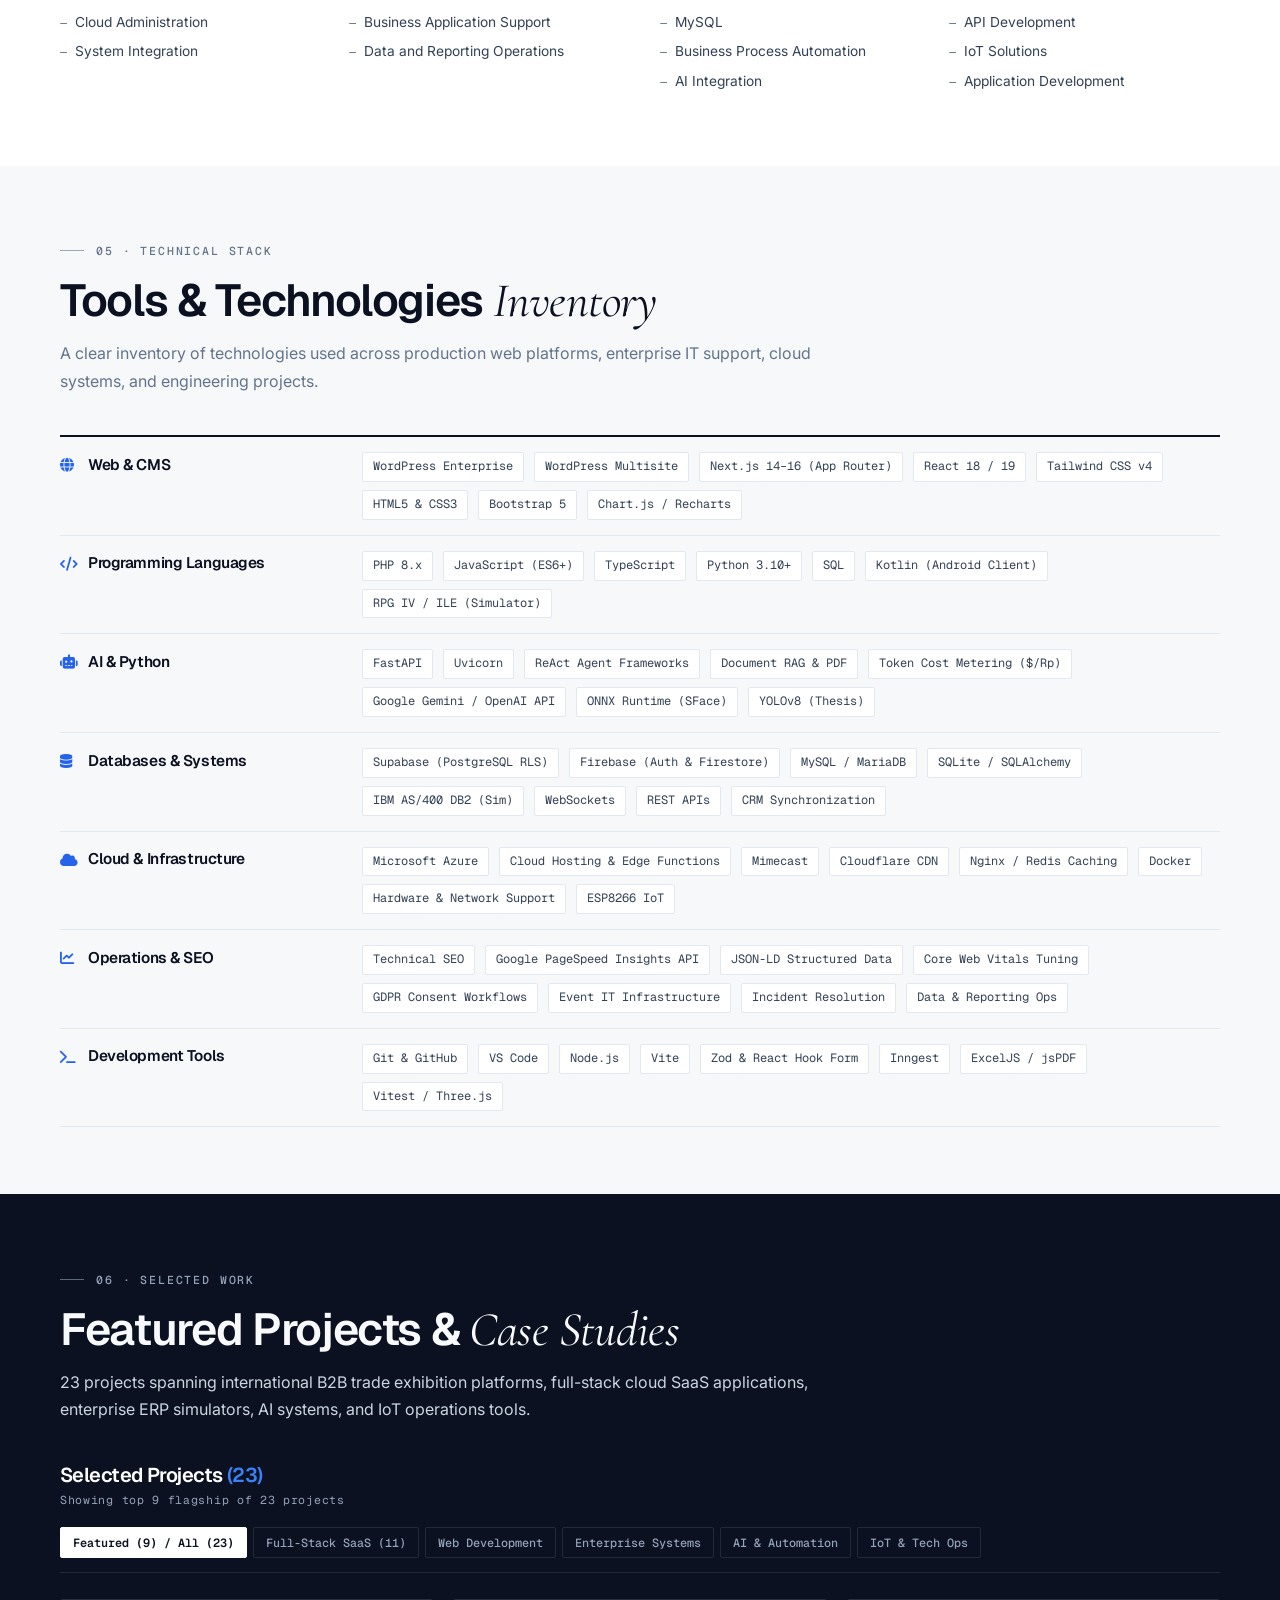
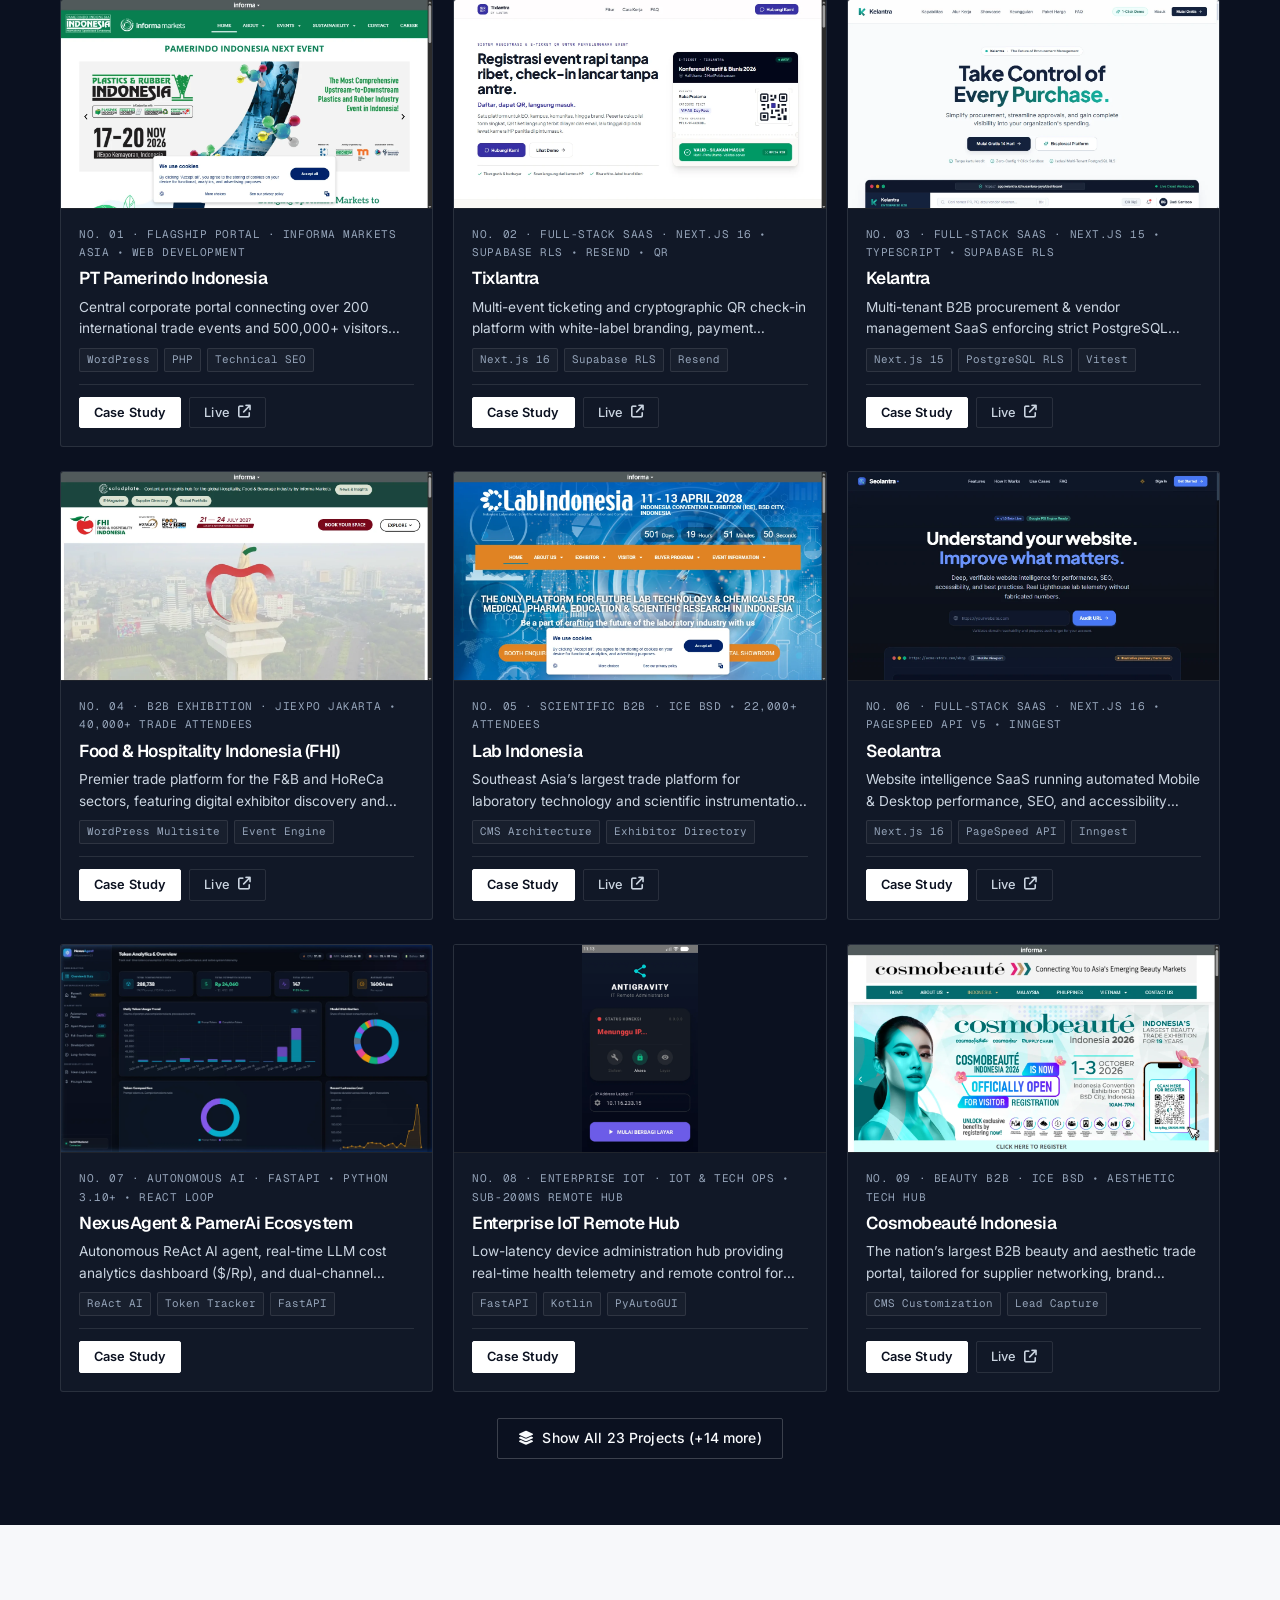
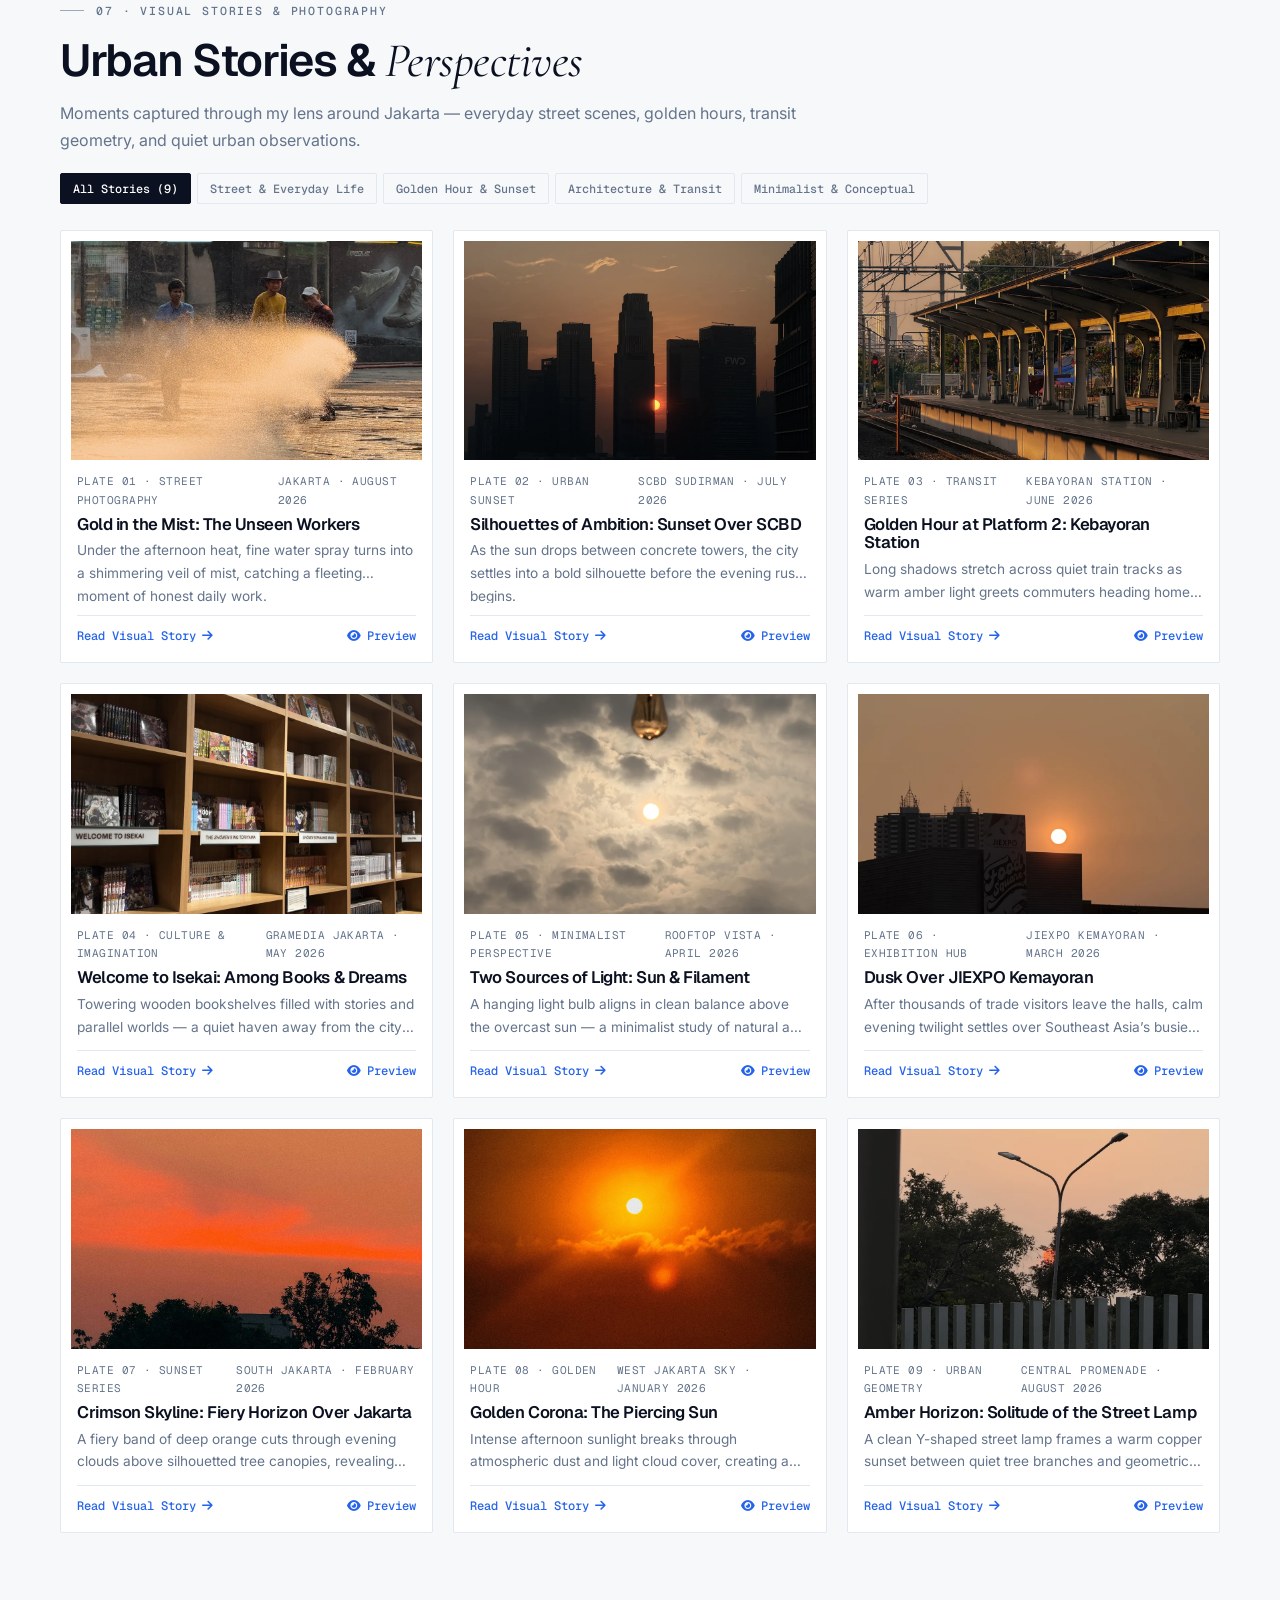
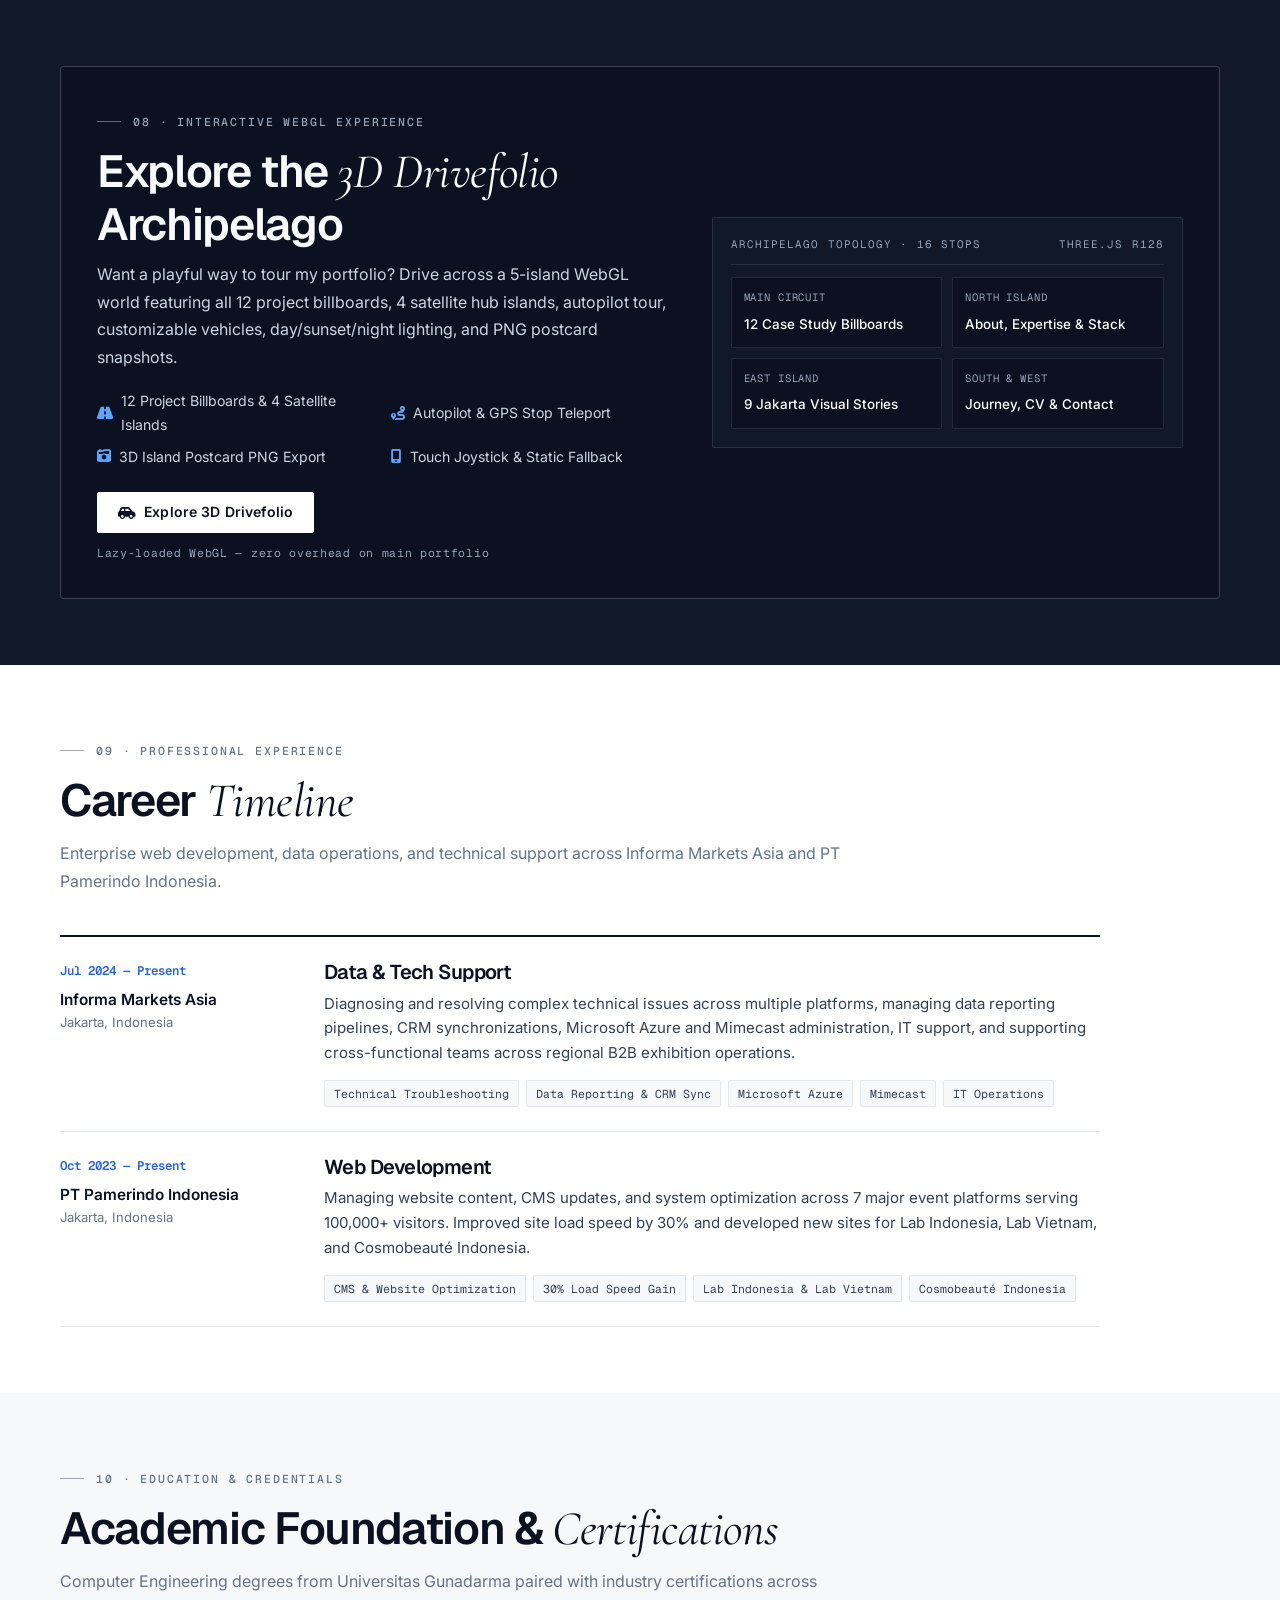
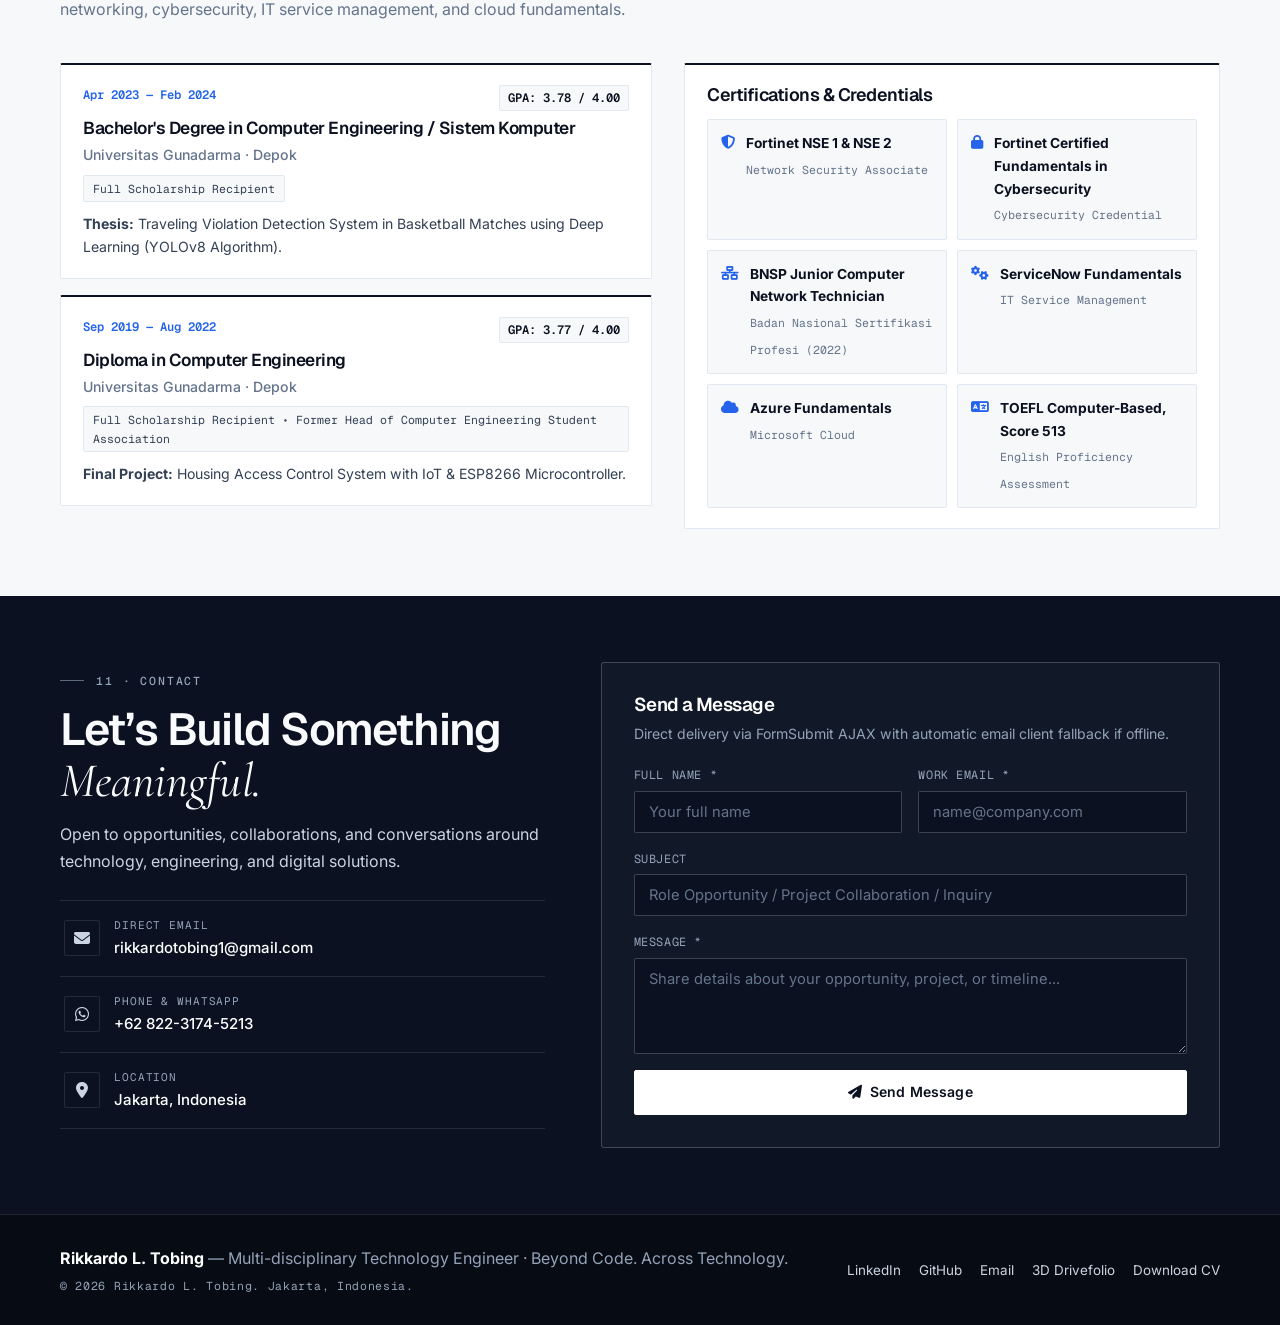
==== commit 561f219c: "design(editorial): luxury Swiss architectural overhaul replacing AI-template elements" ====
--- a/index.html
+++ b/index.html
@@ -25,13 +25,13 @@
     content="Beyond Code. Across Technology. Web engineering, IT infrastructure, cloud systems, and applied software solutions." />
   <meta name="twitter:image" content="https://www.rikkardotobing.my.id/assets/images/profile.png?v=15.2" />
 
-  <!-- Fonts: Inter, Geist, Geist Mono & Font Awesome -->
+  <!-- Fonts: Inter, Geist, Geist Mono, Cormorant Garamond & Font Awesome -->
   <link rel="preconnect" href="https://fonts.googleapis.com" />
   <link rel="preconnect" href="https://fonts.gstatic.com" crossorigin />
-  <link href="https://fonts.googleapis.com/css2?family=Geist+Mono:wght@400;500;600;700&family=Geist:wght@500;600;700&family=Inter:wght@400;500;600;700&display=swap" rel="stylesheet" />
+  <link href="https://fonts.googleapis.com/css2?family=Cormorant+Garamond:ital,wght@0,400;0,500;0,600;1,400;1,600&family=Geist+Mono:wght@400;500;600;700&family=Geist:wght@500;600;700&family=Inter:wght@400;500;600;700&display=swap" rel="stylesheet" />
   <link rel="stylesheet" href="https://cdnjs.cloudflare.com/ajax/libs/font-awesome/6.5.0/css/all.min.css" />
 
-  <link rel="stylesheet" href="css/style.css?v=15.2" />
+  <link rel="stylesheet" href="css/style.css?v=16.0" />
 
   <!-- Structured Data (JSON-LD) -->
   <script type="application/ld+json">
@@ -104,7 +104,7 @@
         <li><a href="#philosophy">Engineering Philosophy</a></li>
         <li><a href="#expertise">Core Expertise</a></li>
         <li><a href="#stack">Technical Stack</a></li>
-        <li><a href="#projects">Featured Projects (12)</a></li>
+        <li><a href="#projects">Selected Projects (23)</a></li>
         <li><a href="#stories">Visual Stories (9)</a></li>
         <li><a href="#drivefolio">3D Drivefolio</a></li>
         <li><a href="#experience">Experience &amp; Education</a></li>
@@ -130,18 +130,17 @@
       <div class="container">
         <div class="hero-grid">
           <div>
-            <div class="hero-meta-bar">
-              <span class="hero-org-badge">
-                <i class="fa-solid fa-building" aria-hidden="true"></i> Informa Markets Asia • PT Pamerindo Indonesia
-              </span>
-              <span class="hero-location-badge">
-                <i class="fa-solid fa-location-dot" aria-hidden="true"></i> Jakarta, Indonesia
-              </span>
+            <div class="hero-dateline">
+              <span>Informa Markets Asia</span>
+              <span class="hero-dateline-sep" aria-hidden="true">·</span>
+              <span>PT Pamerindo Indonesia</span>
+              <span class="hero-dateline-sep" aria-hidden="true">—</span>
+              <span>Jakarta, Indonesia</span>
             </div>
 
             <p class="hero-name">Rikkardo L. Tobing</p>
-            <h1 class="hero-title">Beyond Code.<br /><span class="accent-blue">Across Technology.</span></h1>
-            <p class="hero-role">Multi-disciplinary Technology Engineer — Web Developer • Data &amp; Tech Support • AI Systems Builder</p>
+            <h1 class="hero-title">Beyond Code.<br /><span class="serif-italic">Across Technology.</span></h1>
+            <p class="hero-role">Multi-disciplinary Technology Engineer — Web Developer · Data &amp; Tech Support · AI Systems Builder</p>
 
             <p class="hero-description">
               I build and support digital experiences across web engineering, IT infrastructure, cloud technologies, and software solutions — bridging technical execution with real-world business needs across <strong>8+ international B2B trade platforms</strong> serving <strong>500,000+ annual trade visitors</strong>.
@@ -152,13 +151,13 @@
                 <i class="fa-solid fa-file-arrow-down" aria-hidden="true"></i> Download CV
               </a>
               <a class="btn btn-secondary-dark" href="#projects">
-                <i class="fa-solid fa-layer-group" aria-hidden="true"></i> Explore Projects
+                Explore Projects
               </a>
               <a class="btn btn-ghost-dark" href="#contact">
-                <i class="fa-regular fa-paper-plane" aria-hidden="true"></i> Contact Me
+                Contact Me
               </a>
-              <a class="btn btn-ghost-dark" href="drivefolio.html">
-                <i class="fa-solid fa-car-side" aria-hidden="true"></i> Explore 3D Drivefolio
+              <a class="hero-inline-link" href="drivefolio.html">
+                3D Drivefolio <i class="fa-solid fa-arrow-up-right-from-square" aria-hidden="true"></i>
               </a>
             </div>
 
@@ -176,27 +175,25 @@
           </div>
 
           <div class="hero-visual">
-            <div class="portrait-frame">
-              <div class="portrait-topbar">
-                <div class="portrait-dots" aria-hidden="true">
-                  <span></span><span></span><span></span>
+            <div class="monograph-frame">
+              <div class="monograph-topbar">
+                <span>Plate I · SCBD Jakarta</span>
+                <span>06°13'S · 106°48'E</span>
+              </div>
+              <div class="monograph-plate">
+                <picture>
+                  <source srcset="Photo/webp/70422342-1920-42e3-93aa-901bd73044f4.webp" type="image/webp" />
+                  <img src="Photo/70422342-1920-42e3-93aa-901bd73044f4.jpeg" alt="Jakarta SCBD architectural skyline photographed by Rikkardo L. Tobing" width="1400" height="1050" fetchpriority="high" />
+                </picture>
+              </div>
+              <div class="monograph-specs">
+                <div class="monograph-spec">
+                  <span class="monograph-spec-label">Primary Discipline</span>
+                  <span class="monograph-spec-val">Web &amp; IT Operations</span>
                 </div>
-                <span>ENGINEER_PROFILE // JKT-ID</span>
-              </div>
-              <div class="portrait-img-wrap">
-                <picture>
-                  <source srcset="assets/images/webp/profile.webp?v=15.2" type="image/webp" />
-                  <img src="assets/images/profile.png?v=15.2" alt="Portrait of Rikkardo L. Tobing, Multi-disciplinary Technology Engineer" width="1024" height="1024" fetchpriority="high" />
-                </picture>
-              </div>
-              <div class="portrait-caption">
-                <div class="portrait-spec">
-                  <span class="portrait-spec-label">Primary Discipline</span>
-                  <span class="portrait-spec-val">Web &amp; IT Operations</span>
-                </div>
-                <div class="portrait-spec">
-                  <span class="portrait-spec-label">Academic Base</span>
-                  <span class="portrait-spec-val">Computer Engineering</span>
+                <div class="monograph-spec">
+                  <span class="monograph-spec-label">Academic Base</span>
+                  <span class="monograph-spec-val">Computer Engineering</span>
                 </div>
               </div>
             </div>
@@ -230,8 +227,8 @@
     <section class="section section-offwhite" id="about">
       <div class="container">
         <div class="section-header" data-reveal>
-          <span class="section-kicker">02 // About Me</span>
-          <h2 class="section-title">Bridging Technology, Engineering &amp; <span class="accent-blue">Real-World Operations.</span></h2>
+          <span class="section-kicker">02 · About Me</span>
+          <h2 class="section-title">Bridging Technology, Engineering &amp; <span class="serif-italic">Real-World Operations.</span></h2>
           <p class="section-lead">
             With a Computer Engineering background from Universitas Gunadarma and hands-on experience at Informa Markets Asia / PT Pamerindo Indonesia, I specialize in building dependable digital systems that run smoothly under heavy real-world demand.
           </p>
@@ -251,35 +248,27 @@
 
           <div class="pillars-grid pillars-grid-2">
             <article class="pillar-card">
-              <div>
-                <div class="pillar-icon"><i class="fa-solid fa-network-wired" aria-hidden="true"></i></div>
-                <h3>High-Traffic Web Scale</h3>
-                <p>Architecting WordPress multisite and custom CMS setups that reliably handle surges of 100K+ concurrent page views during major exhibition dates.</p>
-              </div>
+              <span class="pillar-num">01</span>
+              <h3>High-Traffic Web Scale</h3>
+              <p>Architecting WordPress multisite and custom CMS setups that reliably handle surges of 100K+ concurrent page views during major exhibition dates.</p>
             </article>
 
             <article class="pillar-card">
-              <div>
-                <div class="pillar-icon"><i class="fa-solid fa-shield-halved" aria-hidden="true"></i></div>
-                <h3>Governance &amp; Stability</h3>
-                <p>Maintaining strict data privacy standards, GDPR-compliant consent workflows, automated backups, and resilient failover configurations.</p>
-              </div>
+              <span class="pillar-num">02</span>
+              <h3>Governance &amp; Stability</h3>
+              <p>Maintaining strict data privacy standards, GDPR-compliant consent workflows, automated backups, and resilient failover configurations.</p>
             </article>
 
             <article class="pillar-card">
-              <div>
-                <div class="pillar-icon"><i class="fa-solid fa-chart-line" aria-hidden="true"></i></div>
-                <h3>SEO &amp; Performance</h3>
-                <p>Driving organic discovery across Southeast Asia with structured schema markup, clean indexation, and Core Web Vitals optimization.</p>
-              </div>
+              <span class="pillar-num">03</span>
+              <h3>SEO &amp; Performance</h3>
+              <p>Driving organic discovery across Southeast Asia with structured schema markup, clean indexation, and Core Web Vitals optimization.</p>
             </article>
 
             <article class="pillar-card">
-              <div>
-                <div class="pillar-icon"><i class="fa-solid fa-robot" aria-hidden="true"></i></div>
-                <h3>Practical AI Solutions</h3>
-                <p>Building production ReAct agents, real-time LLM cost-tracking dashboards, and document-grounded RAG assistants for business workflows.</p>
-              </div>
+              <span class="pillar-num">04</span>
+              <h3>Practical AI Solutions</h3>
+              <p>Building production ReAct agents, real-time LLM cost-tracking dashboards, and document-grounded RAG assistants for business workflows.</p>
             </article>
           </div>
         </div>
@@ -293,59 +282,59 @@
       <div class="container">
         <div class="philosophy-layout">
           <div data-reveal>
-            <div class="section-header" style="margin-bottom: 28px;">
-              <span class="section-kicker">03 // Engineering Philosophy</span>
-              <h2 class="section-title">Technology Is More Than <span class="accent-blue">Writing Code.</span></h2>
+            <div class="section-header" style="margin-bottom: 24px;">
+              <span class="section-kicker">03 · Engineering Philosophy</span>
+              <h2 class="section-title">Technology Is More Than <span class="serif-italic">Writing Code.</span></h2>
               <p class="section-lead">
                 Strong digital operations depend on how well software, infrastructure, data, and human workflows fit together in production.
               </p>
             </div>
 
             <div class="philosophy-diagram-card">
-              <svg viewBox="0 0 420 220" width="100%" role="img" aria-label="Systems integration diagram connecting Web, Infrastructure, Cloud, and Software">
-                <rect x="12" y="14" width="176" height="72" rx="6" fill="#0B1120" stroke="#3B82F6" stroke-width="1.2" />
-                <text x="26" y="42" fill="#60A5FA" font-family="Geist Mono, monospace" font-size="11">01 // WEB LAYER</text>
-                <text x="26" y="64" fill="#F8FAFC" font-family="Inter, sans-serif" font-size="13" font-weight="600">CMS, UI &amp; Technical SEO</text>
-
-                <rect x="232" y="14" width="176" height="72" rx="6" fill="#0B1120" stroke="rgba(148,163,184,0.4)" stroke-width="1.2" />
-                <text x="246" y="42" fill="#94A3B8" font-family="Geist Mono, monospace" font-size="11">02 // INFRASTRUCTURE</text>
-                <text x="246" y="64" fill="#F8FAFC" font-family="Inter, sans-serif" font-size="13" font-weight="600">Networks, Devices &amp; Ops</text>
-
-                <rect x="12" y="132" width="176" height="72" rx="6" fill="#0B1120" stroke="rgba(148,163,184,0.4)" stroke-width="1.2" />
-                <text x="26" y="160" fill="#94A3B8" font-family="Geist Mono, monospace" font-size="11">03 // CLOUD &amp; DATA</text>
-                <text x="26" y="182" fill="#F8FAFC" font-family="Inter, sans-serif" font-size="13" font-weight="600">Azure, Mimecast &amp; CRM</text>
-
-                <rect x="232" y="132" width="176" height="72" rx="6" fill="#0B1120" stroke="#3B82F6" stroke-width="1.2" />
-                <text x="246" y="160" fill="#60A5FA" font-family="Geist Mono, monospace" font-size="11">04 // SOFTWARE &amp; AI</text>
-                <text x="246" y="182" fill="#F8FAFC" font-family="Inter, sans-serif" font-size="13" font-weight="600">APIs, IoT &amp; Automation</text>
-
-                <line x1="188" y1="50" x2="232" y2="50" stroke="#3B82F6" stroke-width="1.5" stroke-dasharray="4 3" />
-                <line x1="188" y1="168" x2="232" y2="168" stroke="#3B82F6" stroke-width="1.5" stroke-dasharray="4 3" />
-                <line x1="100" y1="86" x2="100" y2="132" stroke="rgba(148,163,184,0.5)" stroke-width="1.5" />
-                <line x1="320" y1="86" x2="320" y2="132" stroke="rgba(148,163,184,0.5)" stroke-width="1.5" />
+              <svg viewBox="0 0 420 210" width="100%" role="img" aria-label="Systems integration diagram connecting Web, Infrastructure, Cloud, and Software">
+                <rect x="8" y="10" width="184" height="76" rx="2" fill="#070B14" stroke="rgba(255,255,255,0.22)" stroke-width="1" />
+                <text x="22" y="38" fill="#60A5FA" font-family="Geist Mono, monospace" font-size="10" letter-spacing="1.2">01 · WEB LAYER</text>
+                <text x="22" y="60" fill="#F8FAFC" font-family="Inter, sans-serif" font-size="13" font-weight="500">CMS, UI &amp; Technical SEO</text>
+
+                <rect x="228" y="10" width="184" height="76" rx="2" fill="#070B14" stroke="rgba(255,255,255,0.14)" stroke-width="1" />
+                <text x="242" y="38" fill="#94A3B8" font-family="Geist Mono, monospace" font-size="10" letter-spacing="1.2">02 · INFRASTRUCTURE</text>
+                <text x="242" y="60" fill="#F8FAFC" font-family="Inter, sans-serif" font-size="13" font-weight="500">Networks, Devices &amp; Ops</text>
+
+                <rect x="8" y="124" width="184" height="76" rx="2" fill="#070B14" stroke="rgba(255,255,255,0.14)" stroke-width="1" />
+                <text x="22" y="152" fill="#94A3B8" font-family="Geist Mono, monospace" font-size="10" letter-spacing="1.2">03 · CLOUD &amp; DATA</text>
+                <text x="22" y="174" fill="#F8FAFC" font-family="Inter, sans-serif" font-size="13" font-weight="500">Azure, Mimecast &amp; CRM</text>
+
+                <rect x="228" y="124" width="184" height="76" rx="2" fill="#070B14" stroke="rgba(255,255,255,0.22)" stroke-width="1" />
+                <text x="242" y="152" fill="#60A5FA" font-family="Geist Mono, monospace" font-size="10" letter-spacing="1.2">04 · SOFTWARE &amp; AI</text>
+                <text x="242" y="174" fill="#F8FAFC" font-family="Inter, sans-serif" font-size="13" font-weight="500">APIs, IoT &amp; Automation</text>
+
+                <line x1="192" y1="48" x2="228" y2="48" stroke="#3B82F6" stroke-width="1" />
+                <line x1="192" y1="162" x2="228" y2="162" stroke="#3B82F6" stroke-width="1" />
+                <line x1="100" y1="86" x2="100" y2="124" stroke="rgba(255,255,255,0.22)" stroke-width="1" />
+                <line x1="320" y1="86" x2="320" y2="124" stroke="rgba(255,255,255,0.22)" stroke-width="1" />
               </svg>
-              <p class="philosophy-diagram-caption">Multidisciplinary model: aligning code, systems, cloud, and operations.</p>
+              <p class="philosophy-diagram-caption">Multidisciplinary model — aligning code, systems, cloud, and operations.</p>
             </div>
           </div>
 
           <div class="principles-grid" data-reveal>
             <article class="principle-card">
-              <span class="principle-num">PRINCIPLE 01</span>
+              <span class="principle-num">01</span>
               <h3>Build with Purpose</h3>
               <p>Every website, automation workflow, or backend service starts from a clear operational or business requirement — never technology for its own sake.</p>
             </article>
             <article class="principle-card">
-              <span class="principle-num">PRINCIPLE 02</span>
+              <span class="principle-num">02</span>
               <h3>Engineer for Reliability</h3>
               <p>Trade exhibitions, enterprise infrastructure, and registration systems cannot afford downtime during peak hours. Stability, backups, and monitoring come first.</p>
             </article>
             <article class="principle-card">
-              <span class="principle-num">PRINCIPLE 03</span>
+              <span class="principle-num">03</span>
               <h3>Solve Real Problems</h3>
               <p>From bridging legacy IBM AS/400 data to reducing kiosk downtime across exhibition halls, engineering value is measured by how effectively friction is removed.</p>
             </article>
             <article class="principle-card">
-              <span class="principle-num">PRINCIPLE 04</span>
+              <span class="principle-num">04</span>
               <h3>Keep Learning and Improving</h3>
               <p>Continuously evolving across web architecture, cloud administration, cybersecurity fundamentals, and applied AI to stay adaptable across disciplines.</p>
             </article>
@@ -360,8 +349,8 @@
     <section class="section section-white" id="expertise">
       <div class="container">
         <div class="section-header" data-reveal>
-          <span class="section-kicker">04 // Core Expertise</span>
-          <h2 class="section-title">Multidisciplinary <span class="accent-blue">Capabilities</span></h2>
+          <span class="section-kicker">04 · Core Expertise</span>
+          <h2 class="section-title">Multidisciplinary <span class="serif-italic">Capabilities</span></h2>
           <p class="section-lead">
             From enterprise WordPress platforms and technical SEO to IT infrastructure troubleshooting, cloud administration, and practical software engineering.
           </p>
@@ -371,8 +360,7 @@
           <article class="expertise-card">
             <div>
               <div class="expertise-head">
-                <span class="expertise-code">A // WEB</span>
-                <i class="fa-solid fa-laptop-code accent-blue" aria-hidden="true"></i>
+                <span class="expertise-code">I · WEB ARCHITECTURE</span>
               </div>
               <h3>Web Development &amp; Architecture</h3>
               <p>Architecting and maintaining high-traffic WordPress multisite portals, custom CMS builds, responsive interfaces, and search-ready web platforms.</p>
@@ -393,8 +381,7 @@
           <article class="expertise-card">
             <div>
               <div class="expertise-head">
-                <span class="expertise-code">B // INFRASTRUCTURE</span>
-                <i class="fa-solid fa-server accent-blue" aria-hidden="true"></i>
+                <span class="expertise-code">II · INFRASTRUCTURE</span>
               </div>
               <h3>IT Infrastructure &amp; Technical Support</h3>
               <p>Delivering hands-on technical troubleshooting, network diagnostics, workstation readiness, and resilient enterprise IT operations for teams and live venues.</p>
@@ -413,8 +400,7 @@
           <article class="expertise-card">
             <div>
               <div class="expertise-head">
-                <span class="expertise-code">C // CLOUD &amp; SYSTEMS</span>
-                <i class="fa-solid fa-cloud accent-blue" aria-hidden="true"></i>
+                <span class="expertise-code">III · CLOUD &amp; SYSTEMS</span>
               </div>
               <h3>Cloud &amp; Business Systems</h3>
               <p>Supporting cloud administration, email security operations, CRM data synchronization, and enterprise application workflows across business teams.</p>
@@ -432,8 +418,7 @@
           <article class="expertise-card">
             <div>
               <div class="expertise-head">
-                <span class="expertise-code">D // SOFTWARE &amp; AI</span>
-                <i class="fa-solid fa-microchip accent-blue" aria-hidden="true"></i>
+                <span class="expertise-code">IV · SOFTWARE &amp; AI</span>
               </div>
               <h3>Software Engineering &amp; Automation</h3>
               <p>Building practical API services, relational databases, internal business tools, IoT device hubs, and document-grounded AI integrations.</p>
@@ -454,22 +439,22 @@
     </section>
 
     <!-- ========================================================================
-         SECTION 05 — TECHNICAL STACK (Off White #F7F8FA)
+         SECTION 05 — TECHNICAL STACK (Off White #F7F8FA — Specification Ledger)
          ======================================================================== -->
     <section class="section section-offwhite" id="stack">
       <div class="container">
         <div class="section-header" data-reveal>
-          <span class="section-kicker">05 // Technical Stack</span>
-          <h2 class="section-title">Tools &amp; Technologies <span class="accent-blue">Inventory</span></h2>
+          <span class="section-kicker">05 · Technical Stack</span>
+          <h2 class="section-title">Tools &amp; Technologies <span class="serif-italic">Inventory</span></h2>
           <p class="section-lead">
             A clear inventory of technologies used across production web platforms, enterprise IT support, cloud systems, and engineering projects.
           </p>
         </div>
 
-        <div class="stack-grid" data-reveal>
-          <div class="stack-card">
-            <div class="stack-card-head"><i class="fa-solid fa-globe" aria-hidden="true"></i><h3>Web &amp; CMS</h3></div>
-            <div class="stack-pills">
+        <div class="stack-ledger" data-reveal>
+          <div class="stack-row">
+            <div class="stack-row-head"><i class="fa-solid fa-globe" aria-hidden="true"></i><h3>Web &amp; CMS</h3></div>
+            <div class="stack-row-items">
               <span class="stack-pill">WordPress Enterprise</span>
               <span class="stack-pill">WordPress Multisite</span>
               <span class="stack-pill">Next.js 14–16 (App Router)</span>
@@ -481,9 +466,9 @@
             </div>
           </div>
 
-          <div class="stack-card">
-            <div class="stack-card-head"><i class="fa-solid fa-code" aria-hidden="true"></i><h3>Programming Languages</h3></div>
-            <div class="stack-pills">
+          <div class="stack-row">
+            <div class="stack-row-head"><i class="fa-solid fa-code" aria-hidden="true"></i><h3>Programming Languages</h3></div>
+            <div class="stack-row-items">
               <span class="stack-pill">PHP 8.x</span>
               <span class="stack-pill">JavaScript (ES6+)</span>
               <span class="stack-pill">TypeScript</span>
@@ -494,9 +479,9 @@
             </div>
           </div>
 
-          <div class="stack-card">
-            <div class="stack-card-head"><i class="fa-solid fa-robot" aria-hidden="true"></i><h3>AI &amp; Python</h3></div>
-            <div class="stack-pills">
+          <div class="stack-row">
+            <div class="stack-row-head"><i class="fa-solid fa-robot" aria-hidden="true"></i><h3>AI &amp; Python</h3></div>
+            <div class="stack-row-items">
               <span class="stack-pill">FastAPI</span>
               <span class="stack-pill">Uvicorn</span>
               <span class="stack-pill">ReAct Agent Frameworks</span>
@@ -508,9 +493,9 @@
             </div>
           </div>
 
-          <div class="stack-card">
-            <div class="stack-card-head"><i class="fa-solid fa-database" aria-hidden="true"></i><h3>Databases &amp; Systems</h3></div>
-            <div class="stack-pills">
+          <div class="stack-row">
+            <div class="stack-row-head"><i class="fa-solid fa-database" aria-hidden="true"></i><h3>Databases &amp; Systems</h3></div>
+            <div class="stack-row-items">
               <span class="stack-pill">Supabase (PostgreSQL RLS)</span>
               <span class="stack-pill">Firebase (Auth &amp; Firestore)</span>
               <span class="stack-pill">MySQL / MariaDB</span>
@@ -522,9 +507,9 @@
             </div>
           </div>
 
-          <div class="stack-card">
-            <div class="stack-card-head"><i class="fa-solid fa-cloud" aria-hidden="true"></i><h3>Cloud &amp; Infrastructure</h3></div>
-            <div class="stack-pills">
+          <div class="stack-row">
+            <div class="stack-row-head"><i class="fa-solid fa-cloud" aria-hidden="true"></i><h3>Cloud &amp; Infrastructure</h3></div>
+            <div class="stack-row-items">
               <span class="stack-pill">Microsoft Azure</span>
               <span class="stack-pill">Cloud Hosting &amp; Edge Functions</span>
               <span class="stack-pill">Mimecast</span>
@@ -536,9 +521,9 @@
             </div>
           </div>
 
-          <div class="stack-card">
-            <div class="stack-card-head"><i class="fa-solid fa-chart-line" aria-hidden="true"></i><h3>Operations &amp; SEO</h3></div>
-            <div class="stack-pills">
+          <div class="stack-row">
+            <div class="stack-row-head"><i class="fa-solid fa-chart-line" aria-hidden="true"></i><h3>Operations &amp; SEO</h3></div>
+            <div class="stack-row-items">
               <span class="stack-pill">Technical SEO</span>
               <span class="stack-pill">Google PageSpeed Insights API</span>
               <span class="stack-pill">JSON-LD Structured Data</span>
@@ -550,9 +535,9 @@
             </div>
           </div>
 
-          <div class="stack-card">
-            <div class="stack-card-head"><i class="fa-solid fa-terminal" aria-hidden="true"></i><h3>Development Tools</h3></div>
-            <div class="stack-pills">
+          <div class="stack-row">
+            <div class="stack-row-head"><i class="fa-solid fa-terminal" aria-hidden="true"></i><h3>Development Tools</h3></div>
+            <div class="stack-row-items">
               <span class="stack-pill">Git &amp; GitHub</span>
               <span class="stack-pill">VS Code</span>
               <span class="stack-pill">Node.js</span>
@@ -568,13 +553,13 @@
     </section>
 
     <!-- ========================================================================
-         SECTION 06 — FEATURED PROJECTS (Deep Navy #0B1120 — ALL 12 PROJECTS)
+         SECTION 06 — FEATURED PROJECTS (Deep Navy #0B1120 — ALL 23 PROJECTS)
          ======================================================================== -->
     <section class="section section-dark" id="projects">
       <div class="container">
         <div class="section-header" data-reveal>
-          <span class="section-kicker">06 // Selected Work</span>
-          <h2 class="section-title">Featured <span class="accent-blue">Projects &amp; Case Studies</span></h2>
+          <span class="section-kicker">06 · Selected Work</span>
+          <h2 class="section-title">Featured Projects &amp; <span class="serif-italic">Case Studies</span></h2>
           <p class="section-lead">
             23 projects spanning international B2B trade exhibition platforms, full-stack cloud SaaS applications, enterprise ERP simulators, AI systems, and IoT operations tools.
           </p>
@@ -601,10 +586,9 @@
           <article class="project-card" data-category="web enterprise">
             <div class="project-thumb">
               <picture><source srcset="assets/images/webp/project-pamerindo.webp?v=15.2" type="image/webp" /><img src="assets/images/project-pamerindo.png?v=15.2" alt="PT Pamerindo Indonesia" width="1280" height="735" loading="lazy" /></picture>
-              <span class="project-thumb-badge">Flagship Portal</span>
-            </div>
-            <div class="project-card-body">
-              <div class="project-meta">Informa Markets Asia • Web Development</div>
+            </div>
+            <div class="project-card-body">
+              <div class="project-meta">No. 01 · Flagship Portal · Informa Markets Asia • Web Development</div>
               <h4>PT Pamerindo Indonesia</h4>
               <p>Central corporate portal connecting over 200 international trade events and 500,000+ visitors across Southeast Asia.</p>
               <div class="tag-row"><span class="tech-tag">WordPress</span><span class="tech-tag">PHP</span><span class="tech-tag">Technical SEO</span></div>
@@ -619,10 +603,9 @@
           <article class="project-card" data-category="fullstack enterprise web">
             <div class="project-thumb">
               <picture><source srcset="assets/images/webp/project-tixlantra.webp?v=15.2" type="image/webp" /><img src="assets/images/project-tixlantra.png?v=15.2" alt="Tixlantra Event Ticketing SaaS" width="1280" height="720" loading="lazy" /></picture>
-              <span class="project-thumb-badge">Full-Stack SaaS</span>
-            </div>
-            <div class="project-card-body">
-              <div class="project-meta">Next.js 16 • Supabase RLS • Resend • QR</div>
+            </div>
+            <div class="project-card-body">
+              <div class="project-meta">No. 02 · Full-Stack SaaS · Next.js 16 • Supabase RLS • Resend • QR</div>
               <h4>Tixlantra</h4>
               <p>Multi-event ticketing and cryptographic QR check-in platform with white-label branding, payment verification, atomic gate scans, and Excel export.</p>
               <div class="tag-row"><span class="tech-tag">Next.js 16</span><span class="tech-tag">Supabase RLS</span><span class="tech-tag">Resend</span></div>
@@ -637,10 +620,9 @@
           <article class="project-card" data-category="fullstack enterprise">
             <div class="project-thumb">
               <picture><source srcset="assets/images/webp/project-kelantra.webp?v=15.2" type="image/webp" /><img src="assets/images/project-kelantra.png?v=15.2" alt="Kelantra Procurement SaaS" width="1280" height="720" loading="lazy" /></picture>
-              <span class="project-thumb-badge">Full-Stack SaaS</span>
-            </div>
-            <div class="project-card-body">
-              <div class="project-meta">Next.js 15 • TypeScript • Supabase RLS</div>
+            </div>
+            <div class="project-card-body">
+              <div class="project-meta">No. 03 · Full-Stack SaaS · Next.js 15 • TypeScript • Supabase RLS</div>
               <h4>Kelantra</h4>
               <p>Multi-tenant B2B procurement &amp; vendor management SaaS enforcing strict PostgreSQL Row-Level Security, multi-tier approvals, and Vitest tenant tests.</p>
               <div class="tag-row"><span class="tech-tag">Next.js 15</span><span class="tech-tag">PostgreSQL RLS</span><span class="tech-tag">Vitest</span></div>
@@ -655,10 +637,9 @@
           <article class="project-card" data-category="web">
             <div class="project-thumb">
               <picture><source srcset="assets/images/webp/project-fhi.webp?v=15.2" type="image/webp" /><img src="assets/images/project-fhi.png?v=15.2" alt="Food &amp; Hospitality Indonesia (FHI)" width="1264" height="705" loading="lazy" /></picture>
-              <span class="project-thumb-badge">B2B Exhibition</span>
-            </div>
-            <div class="project-card-body">
-              <div class="project-meta">JIEXPO Jakarta • 40,000+ Trade Attendees</div>
+            </div>
+            <div class="project-card-body">
+              <div class="project-meta">No. 04 · B2B Exhibition · JIEXPO Jakarta • 40,000+ Trade Attendees</div>
               <h4>Food &amp; Hospitality Indonesia (FHI)</h4>
               <p>Premier trade platform for the F&amp;B and HoReCa sectors, featuring digital exhibitor discovery and business match-making.</p>
               <div class="tag-row"><span class="tech-tag">WordPress Multisite</span><span class="tech-tag">Event Engine</span></div>
@@ -673,10 +654,9 @@
           <article class="project-card" data-category="web">
             <div class="project-thumb">
               <picture><source srcset="assets/images/webp/project-labindo.webp?v=15.2" type="image/webp" /><img src="assets/images/project-labindo.png?v=15.2" alt="Lab Indonesia" width="1280" height="710" loading="lazy" /></picture>
-              <span class="project-thumb-badge">Scientific B2B</span>
-            </div>
-            <div class="project-card-body">
-              <div class="project-meta">ICE BSD • 22,000+ Attendees</div>
+            </div>
+            <div class="project-card-body">
+              <div class="project-meta">No. 05 · Scientific B2B · ICE BSD • 22,000+ Attendees</div>
               <h4>Lab Indonesia</h4>
               <p>Southeast Asia’s largest trade platform for laboratory technology and scientific instrumentation, equipped with searchable exhibitor catalogues.</p>
               <div class="tag-row"><span class="tech-tag">CMS Architecture</span><span class="tech-tag">Exhibitor Directory</span></div>
@@ -691,10 +671,9 @@
           <article class="project-card" data-category="fullstack web ai">
             <div class="project-thumb">
               <picture><source srcset="assets/images/webp/project-seolantra.webp?v=15.2" type="image/webp" /><img src="assets/images/project-seolantra.png?v=15.2" alt="Seolantra Website Intelligence SaaS" width="1280" height="720" loading="lazy" /></picture>
-              <span class="project-thumb-badge">Full-Stack SaaS</span>
-            </div>
-            <div class="project-card-body">
-              <div class="project-meta">Next.js 16 • PageSpeed API v5 • Inngest</div>
+            </div>
+            <div class="project-card-body">
+              <div class="project-meta">No. 06 · Full-Stack SaaS · Next.js 16 • PageSpeed API v5 • Inngest</div>
               <h4>Seolantra</h4>
               <p>Website intelligence SaaS running automated Mobile &amp; Desktop performance, SEO, and accessibility audits with Inngest durable workflows and PDF reports.</p>
               <div class="tag-row"><span class="tech-tag">Next.js 16</span><span class="tech-tag">PageSpeed API</span><span class="tech-tag">Inngest</span></div>
@@ -709,10 +688,9 @@
           <article class="project-card" data-category="ai">
             <div class="project-thumb">
               <picture><source srcset="assets/images/webp/project-nexusagent.webp?v=15.2" type="image/webp" /><img src="assets/images/project-nexusagent.png?v=15.2" alt="NexusAgent &amp; PamerAi Ecosystem" width="1280" height="710" loading="lazy" /></picture>
-              <span class="project-thumb-badge">Autonomous AI</span>
-            </div>
-            <div class="project-card-body">
-              <div class="project-meta">FastAPI • Python 3.10+ • ReAct Loop</div>
+            </div>
+            <div class="project-card-body">
+              <div class="project-meta">No. 07 · Autonomous AI · FastAPI • Python 3.10+ • ReAct Loop</div>
               <h4>NexusAgent &amp; PamerAi Ecosystem</h4>
               <p>Autonomous ReAct AI agent, real-time LLM cost analytics dashboard ($/Rp), and dual-channel WhatsApp assistant for trade events.</p>
               <div class="tag-row"><span class="tech-tag">ReAct AI</span><span class="tech-tag">Token Tracker</span><span class="tech-tag">FastAPI</span></div>
@@ -726,10 +704,9 @@
           <article class="project-card" data-category="iot enterprise">
             <div class="project-thumb">
               <picture><source srcset="assets/images/webp/project-monitor-tablet-2.webp?v=15.2" type="image/webp" /><img src="assets/images/project-monitor-tablet-2.png?v=15.2" alt="Enterprise IoT Remote Hub" width="720" height="1280" loading="lazy" style="object-fit: contain; background: #0B1120;" /></picture>
-              <span class="project-thumb-badge">Enterprise IoT</span>
-            </div>
-            <div class="project-card-body">
-              <div class="project-meta">IoT &amp; Tech Ops • Sub-200ms Remote Hub</div>
+            </div>
+            <div class="project-card-body">
+              <div class="project-meta">No. 08 · Enterprise IoT · IoT &amp; Tech Ops • Sub-200ms Remote Hub</div>
               <h4>Enterprise IoT Remote Hub</h4>
               <p>Low-latency device administration hub providing real-time health telemetry and remote control for over 30 Android tablets and Windows event kiosks.</p>
               <div class="tag-row"><span class="tech-tag">FastAPI</span><span class="tech-tag">Kotlin</span><span class="tech-tag">PyAutoGUI</span></div>
@@ -743,10 +720,9 @@
           <article class="project-card" data-category="web">
             <div class="project-thumb">
               <picture><source srcset="assets/images/webp/project-cosmobeaute.webp?v=15.2" type="image/webp" /><img src="assets/images/project-cosmobeaute.png?v=15.2" alt="Cosmobeauté Indonesia" width="1280" height="710" loading="lazy" /></picture>
-              <span class="project-thumb-badge">Beauty B2B</span>
-            </div>
-            <div class="project-card-body">
-              <div class="project-meta">ICE BSD • Aesthetic Tech Hub</div>
+            </div>
+            <div class="project-card-body">
+              <div class="project-meta">No. 09 · Beauty B2B · ICE BSD • Aesthetic Tech Hub</div>
               <h4>Cosmobeauté Indonesia</h4>
               <p>The nation’s largest B2B beauty and aesthetic trade portal, tailored for supplier networking, brand showcases, and visitor registration.</p>
               <div class="tag-row"><span class="tech-tag">CMS Customization</span><span class="tech-tag">Lead Capture</span></div>
@@ -761,10 +737,9 @@
           <article class="project-card is-compact-hidden" data-category="fullstack iot enterprise">
             <div class="project-thumb">
               <picture><source srcset="assets/images/webp/project-pinjam-barang.webp?v=15.2" type="image/webp" /><img src="assets/images/project-pinjam-barang.png?v=15.2" alt="AssetFlow IT Pinjam-Barang" width="1280" height="720" loading="lazy" /></picture>
-              <span class="project-thumb-badge">Private Internal App</span>
-            </div>
-            <div class="project-card-body">
-              <div class="project-meta">React 18 • Vite • Firebase • QR Inventory</div>
+            </div>
+            <div class="project-card-body">
+              <div class="project-meta">No. 10 · Private Internal App · React 18 • Vite • Firebase • QR Inventory</div>
               <h4>AssetFlow IT (Pinjam-Barang)</h4>
               <p>PT Pamerindo IT asset lending &amp; inventory system featuring dual borrower/admin portals, QR code scanning, and printable A4 handover letters.</p>
               <div class="tag-row"><span class="tech-tag">React 18</span><span class="tech-tag">Firebase</span><span class="tech-tag">QR Scanner</span></div>
@@ -779,10 +754,9 @@
           <article class="project-card is-compact-hidden" data-category="fullstack enterprise">
             <div class="project-thumb">
               <picture><source srcset="assets/images/webp/project-lemburyukk.webp?v=15.2" type="image/webp" /><img src="assets/images/project-lemburyukk.png?v=15.2" alt="Lemburyukk Overtime Report Generator" width="1280" height="720" loading="lazy" /></picture>
-              <span class="project-thumb-badge">Production Web App</span>
-            </div>
-            <div class="project-card-body">
-              <div class="project-meta">Next.js 16 • Firebase • ExcelJS • jsPDF</div>
+            </div>
+            <div class="project-card-body">
+              <div class="project-meta">No. 11 · Production Web App · Next.js 16 • Firebase • ExcelJS • jsPDF</div>
               <h4>Lemburyukk</h4>
               <p>Overtime tracking and PT Pamerindo official report generator with dual canvas digital signatures, holiday break rules, and A4 PDF / .xlsx exports.</p>
               <div class="tag-row"><span class="tech-tag">Next.js 16</span><span class="tech-tag">Firebase</span><span class="tech-tag">ExcelJS</span></div>
@@ -797,10 +771,9 @@
           <article class="project-card is-compact-hidden" data-category="fullstack enterprise web">
             <div class="project-thumb">
               <picture><source srcset="assets/images/webp/project-reportlantra.webp?v=15.2" type="image/webp" /><img src="assets/images/project-reportlantra.png?v=15.2" alt="Reportlantra Social Media Analytics" width="1280" height="720" loading="lazy" /></picture>
-              <span class="project-thumb-badge">Production Web App</span>
-            </div>
-            <div class="project-card-body">
-              <div class="project-meta">Next.js 15 • Firebase • Recharts • SheetJS</div>
+            </div>
+            <div class="project-card-body">
+              <div class="project-meta">No. 12 · Production Web App · Next.js 15 • Firebase • Recharts • SheetJS</div>
               <h4>Reportlantra (Sosmed-Report)</h4>
               <p>Multi-brand LinkedIn, Instagram &amp; TikTok monthly analytics app replacing Excel workbooks with .xlsx import/export, ER leaderboards, and PDF reports.</p>
               <div class="tag-row"><span class="tech-tag">Next.js 15</span><span class="tech-tag">Recharts</span><span class="tech-tag">SheetJS</span></div>
@@ -815,10 +788,9 @@
           <article class="project-card is-compact-hidden" data-category="fullstack ai enterprise">
             <div class="project-thumb">
               <picture><source srcset="assets/images/webp/project-email-check.webp?v=15.2" type="image/webp" /><img src="assets/images/project-email-check.png?v=15.2" alt="XP MailShield Pro 2006" width="1280" height="720" loading="lazy" /></picture>
-              <span class="project-thumb-badge">Production Web App</span>
-            </div>
-            <div class="project-card-body">
-              <div class="project-meta">Next.js 16 • Gemini 2.5 Flash • Security</div>
+            </div>
+            <div class="project-card-body">
+              <div class="project-meta">No. 13 · Production Web App · Next.js 16 • Gemini 2.5 Flash • Security</div>
               <h4>XP MailShield Pro 2006</h4>
               <p>AI email phishing, BEC &amp; malware inspector with a responsive Windows XP Luna interface, dual Heuristic + Gemini 2.5 Flash engine, and audit logs.</p>
               <div class="tag-row"><span class="tech-tag">Next.js 16</span><span class="tech-tag">Gemini 2.5</span><span class="tech-tag">Web Audio</span></div>
@@ -833,10 +805,9 @@
           <article class="project-card is-compact-hidden" data-category="enterprise">
             <div class="project-thumb">
               <picture><source srcset="assets/images/webp/project-orion-erp.webp?v=15.2" type="image/webp" /><img src="assets/images/project-orion-erp.png?v=15.2" alt="Orion ERP &amp; IBM iSeries Simulator" width="1280" height="710" loading="lazy" /></picture>
-              <span class="project-thumb-badge">Enterprise ERP</span>
-            </div>
-            <div class="project-card-body">
-              <div class="project-meta">IBM AS/400 • DB2 • RPG IV Free</div>
+            </div>
+            <div class="project-card-body">
+              <div class="project-meta">No. 14 · Enterprise ERP · IBM AS/400 • DB2 • RPG IV Free</div>
               <h4>Orion ERP &amp; IBM iSeries Simulator</h4>
               <p>Enterprise manufacturing ERP platform featuring live IBM AS/400 DB2 terminal connectivity, bill of materials management, and automated invoicing.</p>
               <div class="tag-row"><span class="tech-tag">IBM DB2</span><span class="tech-tag">AS/400 Terminal</span><span class="tech-tag">RPG IV</span></div>
@@ -850,10 +821,9 @@
           <article class="project-card is-compact-hidden" data-category="ai">
             <div class="project-thumb">
               <picture><source srcset="assets/images/webp/project-cv-examiner.webp?v=15.2" type="image/webp" /><img src="assets/images/project-cv-examiner.png?v=15.2" alt="CV Examiner AI Pro Platform" width="1024" height="1024" loading="lazy" /></picture>
-              <span class="project-thumb-badge">AI SaaS</span>
-            </div>
-            <div class="project-card-body">
-              <div class="project-meta">GPT-4o Engine • Career Intelligence SaaS</div>
+            </div>
+            <div class="project-card-body">
+              <div class="project-meta">No. 15 · AI SaaS · GPT-4o Engine • Career Intelligence SaaS</div>
               <h4>CV Examiner AI Pro Platform</h4>
               <p>AI-powered recruitment SaaS providing automated resume parsing, ATS keyword gap analysis, STAR-method suggestions, and candidate scoring.</p>
               <div class="tag-row"><span class="tech-tag">GPT-4o</span><span class="tech-tag">FastAPI</span><span class="tech-tag">React 18</span></div>
@@ -867,10 +837,9 @@
           <article class="project-card is-compact-hidden" data-category="web">
             <div class="project-thumb">
               <picture><source srcset="assets/images/webp/project-fhtbali.webp?v=15.2" type="image/webp" /><img src="assets/images/project-fhtbali.png?v=15.2" alt="Food, Hotel &amp; Tourism Bali (FHTB)" width="1280" height="710" loading="lazy" /></picture>
-              <span class="project-thumb-badge">Tourism B2B</span>
-            </div>
-            <div class="project-card-body">
-              <div class="project-meta">BNDCC Bali • Asia-Pacific Hub</div>
+            </div>
+            <div class="project-card-body">
+              <div class="project-meta">No. 16 · Tourism B2B · BNDCC Bali • Asia-Pacific Hub</div>
               <h4>Food, Hotel &amp; Tourism Bali (FHTB)</h4>
               <p>High-traffic hospitality and tourism trade platform connecting international suppliers with resort operators across Bali and the Asia-Pacific.</p>
               <div class="tag-row"><span class="tech-tag">WordPress</span><span class="tech-tag">UI/UX</span><span class="tech-tag">Speed Tuning</span></div>
@@ -885,10 +854,9 @@
           <article class="project-card is-compact-hidden" data-category="web">
             <div class="project-thumb">
               <picture><source srcset="assets/images/webp/project-vapefair.webp?v=15.2" type="image/webp" /><img src="assets/images/project-vapefair.png?v=15.2" alt="Vape Fair Indonesia" width="1280" height="710" loading="lazy" /></picture>
-              <span class="project-thumb-badge">Industry Hub</span>
-            </div>
-            <div class="project-card-body">
-              <div class="project-meta">Jakarta • Trade &amp; Consumer Expo</div>
+            </div>
+            <div class="project-card-body">
+              <div class="project-meta">No. 17 · Industry Hub · Jakarta • Trade &amp; Consumer Expo</div>
               <h4>Vape Fair Indonesia</h4>
               <p>Dedicated international trade portal for manufacturers, distributors, and consumers, featuring age-verified digital ticketing.</p>
               <div class="tag-row"><span class="tech-tag">WordPress</span><span class="tech-tag">B2B Directory</span></div>
@@ -903,10 +871,9 @@
           <article class="project-card is-compact-hidden" data-category="web">
             <div class="project-thumb">
               <picture><source srcset="assets/images/webp/project-cloudsfest.webp?v=15.2" type="image/webp" /><img src="assets/images/project-cloudsfest.png?v=15.2" alt="Clouds Fest" width="1280" height="710" loading="lazy" /></picture>
-              <span class="project-thumb-badge">Lifestyle Trade</span>
-            </div>
-            <div class="project-card-body">
-              <div class="project-meta">Southeast Asia • Pamerindo · Informa</div>
+            </div>
+            <div class="project-card-body">
+              <div class="project-meta">No. 18 · Lifestyle Trade · Southeast Asia • Pamerindo · Informa</div>
               <h4>Clouds Fest</h4>
               <p>Dynamic lifestyle and trade showcase platform for alternative consumer products across Southeast Asia.</p>
               <div class="tag-row"><span class="tech-tag">WordPress CMS</span><span class="tech-tag">Event Engine</span></div>
@@ -921,10 +888,9 @@
           <article class="project-card is-compact-hidden" data-category="web">
             <div class="project-thumb">
               <picture><source srcset="assets/images/webp/project-beautefestival.webp?v=15.2" type="image/webp" /><img src="assets/images/project-beautefestival.png?v=15.2" alt="Beauté Festival" width="1280" height="406" loading="lazy" /></picture>
-              <span class="project-thumb-badge">Beauty Lifestyle</span>
-            </div>
-            <div class="project-card-body">
-              <div class="project-meta">Jakarta • Retail &amp; Activations</div>
+            </div>
+            <div class="project-card-body">
+              <div class="project-meta">No. 19 · Beauty Lifestyle · Jakarta • Retail &amp; Activations</div>
               <h4>Beauté Festival</h4>
               <p>Consumer-facing beauty and wellness festival portal blending digital registration, brand activations, and influencer schedules.</p>
               <div class="tag-row"><span class="tech-tag">WordPress</span><span class="tech-tag">D2C Portal</span></div>
@@ -939,10 +905,9 @@
           <article class="project-card is-compact-hidden" data-category="fullstack web">
             <div class="project-thumb">
               <picture><source srcset="assets/images/webp/project-online-invitation.webp?v=15.2" type="image/webp" /><img src="assets/images/project-online-invitation.png?v=15.2" alt="Online Invitation Builder SaaS" width="1280" height="720" loading="lazy" /></picture>
-              <span class="project-thumb-badge">Full-Stack SaaS</span>
-            </div>
-            <div class="project-card-body">
-              <div class="project-meta">Next.js 16 • Supabase RLS • QRCode • Zod</div>
+            </div>
+            <div class="project-card-body">
+              <div class="project-meta">No. 20 · Full-Stack SaaS · Next.js 16 • Supabase RLS • QRCode • Zod</div>
               <h4>Online Invitation Builder</h4>
               <p>SaaS invitation builder &amp; guest management platform with 6 visual themes, 80-bit guest tokens, bulk CSV import, WhatsApp compiler, and live RSVP metrics.</p>
               <div class="tag-row"><span class="tech-tag">Next.js 16</span><span class="tech-tag">Supabase RLS</span><span class="tech-tag">QRCode</span></div>
@@ -956,10 +921,9 @@
           <article class="project-card is-compact-hidden" data-category="fullstack enterprise web">
             <div class="project-thumb">
               <picture><source srcset="assets/images/webp/project-meeting-registrasi.webp?v=15.2" type="image/webp" /><img src="assets/images/project-meeting-registrasi.png?v=15.2" alt="Meeting-Registrasi QR System" width="1280" height="720" loading="lazy" /></picture>
-              <span class="project-thumb-badge">Full-Stack System</span>
-            </div>
-            <div class="project-card-body">
-              <div class="project-meta">Next.js 14 • Firebase Admin • Multi-Gate QR</div>
+            </div>
+            <div class="project-card-body">
+              <div class="project-meta">No. 21 · Full-Stack System · Next.js 14 • Firebase Admin • Multi-Gate QR</div>
               <h4>Meeting-Registrasi</h4>
               <p>Enterprise event registration and multi-gate QR attendance platform supporting nested sub-events, 48-char cryptographic tokens, and gate-scoped scanners.</p>
               <div class="tag-row"><span class="tech-tag">Next.js 14</span><span class="tech-tag">Firestore</span><span class="tech-tag">QR Scanner</span></div>
@@ -973,10 +937,9 @@
           <article class="project-card is-compact-hidden" data-category="fullstack iot ai">
             <div class="project-thumb">
               <picture><source srcset="assets/images/webp/project-absenlantra.webp?v=15.2" type="image/webp" /><img src="assets/images/project-absenlantra.png?v=15.2" alt="Absenlantra Biometric Attendance" width="1280" height="720" loading="lazy" /></picture>
-              <span class="project-thumb-badge">Full-Stack System</span>
-            </div>
-            <div class="project-card-body">
-              <div class="project-meta">Next.js 14 • ONNX SFace • AES-256-GCM</div>
+            </div>
+            <div class="project-card-body">
+              <div class="project-meta">No. 22 · Full-Stack System · Next.js 14 • ONNX SFace • AES-256-GCM</div>
               <h4>Absenlantra</h4>
               <p>Decentralized office attendance app with 128-dim ONNX facial verification, AES-256-GCM biometric encryption, Haversine geofencing, and Next.js admin console.</p>
               <div class="tag-row"><span class="tech-tag">Next.js 14</span><span class="tech-tag">ONNX SFace</span><span class="tech-tag">Firebase</span></div>
@@ -990,10 +953,9 @@
           <article class="project-card is-compact-hidden" data-category="fullstack ai web">
             <div class="project-thumb">
               <picture><source srcset="assets/images/webp/project-ai-elysia.webp?v=15.2" type="image/webp" /><img src="assets/images/project-ai-elysia.png?v=15.2" alt="Elysia AI Serverless Proxy" width="1280" height="720" loading="lazy" /></picture>
-              <span class="project-thumb-badge">Serverless AI Proxy</span>
-            </div>
-            <div class="project-card-body">
-              <div class="project-meta">Node.js • Cloud Functions • AWS Cognito</div>
+            </div>
+            <div class="project-card-body">
+              <div class="project-meta">No. 23 · Serverless AI Proxy · Node.js • Cloud Functions • AWS Cognito</div>
               <h4>Elysia AI Chatbot (Informa Proxy)</h4>
               <p>Serverless API proxy and embeddable WordPress floating widget connecting web clients to Informa Iris AI while protecting Cognito secrets server-side.</p>
               <div class="tag-row"><span class="tech-tag">Cloud API</span><span class="tech-tag">Node.js</span><span class="tech-tag">Cognito</span></div>
@@ -1019,8 +981,8 @@
       <div class="container">
         <div class="stories-toolbar" data-reveal>
           <div class="section-header" style="margin-bottom: 0;">
-            <span class="section-kicker">07 // Visual Stories &amp; Photography</span>
-            <h2 class="section-title">Urban Stories &amp; <span class="accent-blue">Perspectives</span></h2>
+            <span class="section-kicker">07 · Visual Stories &amp; Photography</span>
+            <h2 class="section-title">Urban Stories &amp; <span class="serif-italic">Perspectives</span></h2>
             <p class="section-lead">Moments captured through my lens around Jakarta — everyday street scenes, golden hours, transit geometry, and quiet urban observations.</p>
           </div>
 
@@ -1038,13 +1000,12 @@
           <article class="story-card" data-category="street">
             <div class="story-media">
               <picture><source srcset="Photo/webp/f732741c-ebf2-44c7-a695-bb22e67b1b09.webp" type="image/webp" /><img src="Photo/f732741c-ebf2-44c7-a695-bb22e67b1b09.jpeg" alt="Gold in the Mist: The Unseen Workers" width="1050" height="1400" loading="lazy" /></picture>
-              <span class="story-badge">Street Photography</span>
               <button type="button" class="story-preview-trigger" data-photo-index="0" aria-label="Preview Gold in the Mist">
                 <span><i class="fa-solid fa-expand" aria-hidden="true"></i> Quick Preview</span>
               </button>
             </div>
             <div class="story-body">
-              <div class="story-meta"><span>Jakarta</span><span>August 2026</span></div>
+              <div class="story-meta"><span>Plate 01 · Street Photography</span><span>Jakarta · August 2026</span></div>
               <h4>Gold in the Mist: The Unseen Workers</h4>
               <p>Under the afternoon heat, fine water spray turns into a shimmering veil of mist, catching a fleeting moment of honest daily work.</p>
               <div class="story-actions">
@@ -1058,13 +1019,12 @@
           <article class="story-card" data-category="golden-hour">
             <div class="story-media">
               <picture><source srcset="Photo/webp/70422342-1920-42e3-93aa-901bd73044f4.webp" type="image/webp" /><img src="Photo/70422342-1920-42e3-93aa-901bd73044f4.jpeg" alt="Silhouettes of Ambition: Sunset Over SCBD" width="1400" height="1050" loading="lazy" /></picture>
-              <span class="story-badge">Urban Sunset</span>
               <button type="button" class="story-preview-trigger" data-photo-index="1" aria-label="Preview Silhouettes of Ambition">
                 <span><i class="fa-solid fa-expand" aria-hidden="true"></i> Quick Preview</span>
               </button>
             </div>
             <div class="story-body">
-              <div class="story-meta"><span>SCBD Sudirman</span><span>July 2026</span></div>
+              <div class="story-meta"><span>Plate 02 · Urban Sunset</span><span>SCBD Sudirman · July 2026</span></div>
               <h4>Silhouettes of Ambition: Sunset Over SCBD</h4>
               <p>As the sun drops between concrete towers, the city settles into a bold silhouette before the evening rush begins.</p>
               <div class="story-actions">
@@ -1078,13 +1038,12 @@
           <article class="story-card" data-category="architecture">
             <div class="story-media">
               <picture><source srcset="Photo/webp/1c5ec77c-2dbb-4c94-8972-b37be21b970b.webp" type="image/webp" /><img src="Photo/1c5ec77c-2dbb-4c94-8972-b37be21b970b.jpeg" alt="Golden Hour at Platform 2: Kebayoran Station" width="1050" height="1400" loading="lazy" /></picture>
-              <span class="story-badge">Transit Series</span>
               <button type="button" class="story-preview-trigger" data-photo-index="2" aria-label="Preview Golden Hour at Platform 2">
                 <span><i class="fa-solid fa-expand" aria-hidden="true"></i> Quick Preview</span>
               </button>
             </div>
             <div class="story-body">
-              <div class="story-meta"><span>Kebayoran Station</span><span>June 2026</span></div>
+              <div class="story-meta"><span>Plate 03 · Transit Series</span><span>Kebayoran Station · June 2026</span></div>
               <h4>Golden Hour at Platform 2: Kebayoran Station</h4>
               <p>Long shadows stretch across quiet train tracks as warm amber light greets commuters heading home after a long day.</p>
               <div class="story-actions">
@@ -1098,13 +1057,12 @@
           <article class="story-card" data-category="street">
             <div class="story-media">
               <picture><source srcset="Photo/webp/ac62e452-a485-48c3-8910-3121f9d75b12.webp" type="image/webp" /><img src="Photo/ac62e452-a485-48c3-8910-3121f9d75b12.jpeg" alt="Welcome to Isekai: Among Books &amp; Dreams" width="1050" height="1400" loading="lazy" /></picture>
-              <span class="story-badge">Culture &amp; Imagination</span>
               <button type="button" class="story-preview-trigger" data-photo-index="3" aria-label="Preview Welcome to Isekai">
                 <span><i class="fa-solid fa-expand" aria-hidden="true"></i> Quick Preview</span>
               </button>
             </div>
             <div class="story-body">
-              <div class="story-meta"><span>Gramedia Jakarta</span><span>May 2026</span></div>
+              <div class="story-meta"><span>Plate 04 · Culture &amp; Imagination</span><span>Gramedia Jakarta · May 2026</span></div>
               <h4>Welcome to Isekai: Among Books &amp; Dreams</h4>
               <p>Towering wooden bookshelves filled with stories and parallel worlds — a quiet haven away from the city’s fast pace.</p>
               <div class="story-actions">
@@ -1118,13 +1076,12 @@
           <article class="story-card" data-category="minimalist">
             <div class="story-media">
               <picture><source srcset="Photo/webp/927d476c-ebb0-4711-a1b9-5663bb9dc8e8.webp" type="image/webp" /><img src="Photo/927d476c-ebb0-4711-a1b9-5663bb9dc8e8.jpeg" alt="Two Sources of Light: Sun &amp; Filament" width="1050" height="1400" loading="lazy" /></picture>
-              <span class="story-badge">Minimalist Perspective</span>
               <button type="button" class="story-preview-trigger" data-photo-index="4" aria-label="Preview Two Sources of Light">
                 <span><i class="fa-solid fa-expand" aria-hidden="true"></i> Quick Preview</span>
               </button>
             </div>
             <div class="story-body">
-              <div class="story-meta"><span>Rooftop Vista</span><span>April 2026</span></div>
+              <div class="story-meta"><span>Plate 05 · Minimalist Perspective</span><span>Rooftop Vista · April 2026</span></div>
               <h4>Two Sources of Light: Sun &amp; Filament</h4>
               <p>A hanging light bulb aligns in clean balance above the overcast sun — a minimalist study of natural and artificial light.</p>
               <div class="story-actions">
@@ -1138,13 +1095,12 @@
           <article class="story-card" data-category="architecture">
             <div class="story-media">
               <picture><source srcset="Photo/webp/d4b42879-a92f-4b67-b5ab-276e1b17499b.webp" type="image/webp" /><img src="Photo/d4b42879-a92f-4b67-b5ab-276e1b17499b.jpeg" alt="Dusk Over JIEXPO Kemayoran" width="1050" height="1400" loading="lazy" /></picture>
-              <span class="story-badge">Exhibition Hub</span>
               <button type="button" class="story-preview-trigger" data-photo-index="5" aria-label="Preview Dusk Over JIEXPO Kemayoran">
                 <span><i class="fa-solid fa-expand" aria-hidden="true"></i> Quick Preview</span>
               </button>
             </div>
             <div class="story-body">
-              <div class="story-meta"><span>JIEXPO Kemayoran</span><span>March 2026</span></div>
+              <div class="story-meta"><span>Plate 06 · Exhibition Hub</span><span>JIEXPO Kemayoran · March 2026</span></div>
               <h4>Dusk Over JIEXPO Kemayoran</h4>
               <p>After thousands of trade visitors leave the halls, calm evening twilight settles over Southeast Asia’s busiest exhibition center.</p>
               <div class="story-actions">
@@ -1158,13 +1114,12 @@
           <article class="story-card" data-category="golden-hour">
             <div class="story-media">
               <picture><source srcset="Photo/webp/670a2ccb-33de-4b97-b830-467f1d16b05f.webp" type="image/webp" /><img src="Photo/670a2ccb-33de-4b97-b830-467f1d16b05f.jpeg" alt="Crimson Skyline: Fiery Horizon Over Jakarta" width="1050" height="1400" loading="lazy" /></picture>
-              <span class="story-badge">Sunset Series</span>
               <button type="button" class="story-preview-trigger" data-photo-index="6" aria-label="Preview Crimson Skyline">
                 <span><i class="fa-solid fa-expand" aria-hidden="true"></i> Quick Preview</span>
               </button>
             </div>
             <div class="story-body">
-              <div class="story-meta"><span>South Jakarta</span><span>February 2026</span></div>
+              <div class="story-meta"><span>Plate 07 · Sunset Series</span><span>South Jakarta · February 2026</span></div>
               <h4>Crimson Skyline: Fiery Horizon Over Jakarta</h4>
               <p>A fiery band of deep orange cuts through evening clouds above silhouetted tree canopies, revealing the city’s dramatic dusk palette.</p>
               <div class="story-actions">
@@ -1178,13 +1133,12 @@
           <article class="story-card" data-category="golden-hour">
             <div class="story-media">
               <picture><source srcset="Photo/webp/cab028f6-9277-47ab-863f-b52cd385f268.webp" type="image/webp" /><img src="Photo/cab028f6-9277-47ab-863f-b52cd385f268.jpeg" alt="Golden Corona: The Piercing Sun" width="1050" height="1400" loading="lazy" /></picture>
-              <span class="story-badge">Golden Hour</span>
               <button type="button" class="story-preview-trigger" data-photo-index="7" aria-label="Preview Golden Corona">
                 <span><i class="fa-solid fa-expand" aria-hidden="true"></i> Quick Preview</span>
               </button>
             </div>
             <div class="story-body">
-              <div class="story-meta"><span>West Jakarta Sky</span><span>January 2026</span></div>
+              <div class="story-meta"><span>Plate 08 · Golden Hour</span><span>West Jakarta Sky · January 2026</span></div>
               <h4>Golden Corona: The Piercing Sun</h4>
               <p>Intense afternoon sunlight breaks through atmospheric dust and light cloud cover, creating a radiant solar halo above the horizon.</p>
               <div class="story-actions">
@@ -1198,13 +1152,12 @@
           <article class="story-card" data-category="minimalist">
             <div class="story-media">
               <picture><source srcset="Photo/webp/cb5bf88a-7803-481b-a2e6-abdaa241dadb.webp" type="image/webp" /><img src="Photo/cb5bf88a-7803-481b-a2e6-abdaa241dadb.jpeg" alt="Amber Horizon: Solitude of the Street Lamp" width="1050" height="1400" loading="lazy" /></picture>
-              <span class="story-badge">Urban Geometry</span>
               <button type="button" class="story-preview-trigger" data-photo-index="8" aria-label="Preview Amber Horizon">
                 <span><i class="fa-solid fa-expand" aria-hidden="true"></i> Quick Preview</span>
               </button>
             </div>
             <div class="story-body">
-              <div class="story-meta"><span>Central Promenade</span><span>August 2026</span></div>
+              <div class="story-meta"><span>Plate 09 · Urban Geometry</span><span>Central Promenade · August 2026</span></div>
               <h4>Amber Horizon: Solitude of the Street Lamp</h4>
               <p>A clean Y-shaped street lamp frames a warm copper sunset between quiet tree branches and geometric pillars.</p>
               <div class="story-actions">
@@ -1224,8 +1177,8 @@
       <div class="container">
         <div class="drivefolio-showcase-card" data-reveal>
           <div>
-            <span class="section-kicker">08 // Interactive WebGL Experience</span>
-            <h2 class="section-title" style="margin-bottom: 12px;">Explore the <span class="accent-blue">3D Drivefolio</span> Archipelago</h2>
+            <span class="section-kicker">08 · Interactive WebGL Experience</span>
+            <h2 class="section-title" style="margin-bottom: 12px;">Explore the <span class="serif-italic">3D Drivefolio</span> Archipelago</h2>
             <p class="section-lead">
               Want a playful way to tour my portfolio? Drive across a 5-island WebGL world featuring all 12 project billboards, 4 satellite hub islands, autopilot tour, customizable vehicles, day/sunset/night lighting, and PNG postcard snapshots.
             </p>
@@ -1244,9 +1197,9 @@
           </div>
 
           <div class="drivefolio-map-preview">
-            <div class="portrait-topbar" style="margin-bottom: 8px;">
-              <span>ARCHIPELAGO_TOPOLOGY // 16 STOPS</span>
-              <span>THREE.JS r128</span>
+            <div class="monograph-topbar" style="margin-bottom: 8px;">
+              <span>Archipelago Topology · 16 Stops</span>
+              <span>Three.js r128</span>
             </div>
             <div class="island-nodes-grid">
               <div class="island-node"><span>MAIN CIRCUIT</span><strong>12 Case Study Billboards</strong></div>
@@ -1265,8 +1218,8 @@
     <section class="section section-white" id="experience">
       <div class="container">
         <div class="section-header" data-reveal>
-          <span class="section-kicker">09 // Professional Experience</span>
-          <h2 class="section-title">Career <span class="accent-blue">Timeline</span></h2>
+          <span class="section-kicker">09 · Professional Experience</span>
+          <h2 class="section-title">Career <span class="serif-italic">Timeline</span></h2>
           <p class="section-lead">
             Enterprise web development, data operations, and technical support across Informa Markets Asia and PT Pamerindo Indonesia.
           </p>
@@ -1323,8 +1276,8 @@
     <section class="section section-offwhite" id="education">
       <div class="container">
         <div class="section-header" data-reveal>
-          <span class="section-kicker">10 // Education &amp; Credentials</span>
-          <h2 class="section-title">Academic Foundation &amp; <span class="accent-blue">Certifications</span></h2>
+          <span class="section-kicker">10 · Education &amp; Credentials</span>
+          <h2 class="section-title">Academic Foundation &amp; <span class="serif-italic">Certifications</span></h2>
           <p class="section-lead">
             Computer Engineering degrees from Universitas Gunadarma paired with industry certifications across networking, cybersecurity, IT service management, and cloud fundamentals.
           </p>
@@ -1395,8 +1348,8 @@
       <div class="container">
         <div class="contact-grid" data-reveal>
           <div>
-            <span class="section-kicker">11 // Contact</span>
-            <h2 class="section-title">Let’s Build Something <span class="accent-blue">Meaningful.</span></h2>
+            <span class="section-kicker">11 · Contact</span>
+            <h2 class="section-title">Let’s Build Something <span class="serif-italic">Meaningful.</span></h2>
             <p class="section-lead">
               Open to opportunities, collaborations, and conversations around technology, engineering, and digital solutions.
             </p>
@@ -1526,8 +1479,8 @@
     </div>
   </div>
 
-  <script src="js/data.js?v=15.3"></script>
-  <script src="js/main.js?v=15.3"></script>
+  <script src="js/data.js?v=16.0"></script>
+  <script src="js/main.js?v=16.0"></script>
 </body>
 
 </html>
--- a/css/style.css
+++ b/css/style.css
@@ -1,25 +1,26 @@
 /* ==========================================================================
-   RIKKARDO L. TOBING — MULTI-DISCIPLINARY TECHNOLOGY ENGINEER
-   Hybrid Dark & Light Editorial Engineering Design System
+   BESPOKE ARCHITECTURAL ATELIER PORTFOLIO DESIGN SYSTEM
+   Rikkardo L. Tobing — Multi-disciplinary Technology Engineer
+   "Beyond Code. Across Technology."
+   Visual Direction: Luxury Swiss Editorial × Architectural Hybrid Dark & Light
    ========================================================================== */
 
 :root {
-  /* Core Palette */
+  /* Core Palette Tokens */
   --navy-deep: #0B1120;
   --navy-midnight: #111827;
-  --navy-elevated: #172033;
   --off-white: #F7F8FA;
   --pure-white: #FFFFFF;
   --electric-blue: #3B82F6;
   --electric-blue-hover: #2563EB;
   --electric-blue-light: #60A5FA;
   --muted-gray: #64748B;
-  --muted-slate-dark: #94A3B8;
   --border-light: #E2E8F0;
-  --border-dark: rgba(148, 163, 184, 0.18);
-  --border-dark-strong: rgba(148, 163, 184, 0.32);
-
-  /* Text Tokens */
+  --border-dark: rgba(255, 255, 255, 0.10);
+  --border-dark-strong: rgba(255, 255, 255, 0.20);
+  --champagne-hairline: rgba(212, 188, 148, 0.28);
+
+  /* Text Hierarchy */
   --text-on-dark: #F8FAFC;
   --text-on-dark-muted: #CBD5E1;
   --text-on-dark-subtle: #94A3B8;
@@ -28,27 +29,25 @@
   --text-on-light-muted: #64748B;
 
   /* Typography */
-  --font-sans: 'Inter', 'Geist', -apple-system, BlinkMacSystemFont, 'Segoe UI', Roboto, sans-serif;
-  --font-display: 'Geist', 'Inter', -apple-system, BlinkMacSystemFont, 'Segoe UI', sans-serif;
-  --font-mono: 'Geist Mono', ui-monospace, SFMono-Regular, Menlo, Monaco, Consolas, monospace;
-
-  /* Spacing & Layout */
-  --container-max: 1220px;
-  --section-pad: clamp(42px, 4.8vw, 64px);
-  --radius-xs: 4px;
-  --radius-sm: 6px;
-  --radius-md: 10px;
-  --radius-lg: 14px;
-  --radius-full: 9999px;
-
-  /* Shadows */
-  --shadow-light-sm: 0 1px 2px rgba(11, 17, 32, 0.05);
-  --shadow-light-md: 0 10px 30px -10px rgba(11, 17, 32, 0.08);
-  --shadow-dark-md: 0 16px 36px -12px rgba(0, 0, 0, 0.45);
-
-  /* Motion */
-  --ease-out: cubic-bezier(0.16, 1, 0.3, 1);
-  --transition: 0.22s var(--ease-out);
+  --font-sans: "Inter", -apple-system, BlinkMacSystemFont, "Segoe UI", Roboto, sans-serif;
+  --font-display: "Geist", "Inter", -apple-system, BlinkMacSystemFont, sans-serif;
+  --font-serif: "Cormorant Garamond", Georgia, "Times New Roman", serif;
+  --font-mono: "Geist Mono", ui-monospace, SFMono-Regular, Menlo, Monaco, Consolas, monospace;
+
+  /* Spacing & Geometry (Sharp Architectural Minimalism) */
+  --container-max: 1240px;
+  --section-pad: clamp(46px, 5.2vw, 74px);
+  --radius-xs: 2px;
+  --radius-sm: 3px;
+  --radius-md: 4px;
+  --radius-lg: 6px;
+
+  /* Elevation & Motion */
+  --shadow-light-sm: 0 1px 2px rgba(11, 17, 32, 0.04);
+  --shadow-light-md: 0 14px 34px -16px rgba(11, 17, 32, 0.10);
+  --shadow-dark-md: 0 22px 48px -18px rgba(0, 0, 0, 0.60);
+  --ease-out: cubic-bezier(0.22, 1, 0.36, 1);
+  --transition: 0.26s var(--ease-out);
 }
 
 /* ── Base Reset ── */
@@ -82,15 +81,15 @@
 
 a {
   color: inherit;
-  transition: color var(--transition), background-color var(--transition), border-color var(--transition), transform var(--transition);
+  transition: color var(--transition), background-color var(--transition), border-color var(--transition), opacity var(--transition), transform var(--transition);
 }
 
 h1, h2, h3, h4, h5, h6 {
   font-family: var(--font-display);
   margin: 0 0 0.5rem;
-  line-height: 1.15;
-  letter-spacing: -0.025em;
-  font-weight: 700;
+  line-height: 1.12;
+  letter-spacing: -0.028em;
+  font-weight: 600;
 }
 
 p {
@@ -102,7 +101,7 @@
   padding: 0;
 }
 
-/* Focus & Skip Link */
+/* Focus & Accessibility */
 .skip-link {
   position: absolute;
   top: -100px;
@@ -125,13 +124,13 @@
   outline-offset: 3px;
 }
 
-/* Scroll Progress */
+/* Thin Hairline Reading Bar */
 #scroll-progress {
   position: fixed;
   top: 0;
   left: 0;
   width: 0%;
-  height: 3px;
+  height: 2px;
   background: var(--electric-blue);
   z-index: 1200;
   transition: width 0.08s linear;
@@ -142,10 +141,10 @@
   width: 100%;
   max-width: var(--container-max);
   margin-inline: auto;
-  padding-inline: clamp(20px, 4vw, 32px);
-}
-
-/* Section Surfaces */
+  padding-inline: clamp(20px, 4.2vw, 40px);
+}
+
+/* Alternating Architectural Surfaces */
 .section {
   padding-block: var(--section-pad);
   position: relative;
@@ -171,10 +170,10 @@
   color: var(--text-on-light);
 }
 
-/* Typography & Section Headings */
+/* Editorial Section Headers */
 .section-header {
-  max-width: 760px;
-  margin-bottom: clamp(24px, 3.2vw, 36px);
+  max-width: 780px;
+  margin-bottom: clamp(26px, 3.4vw, 40px);
 }
 
 .section-header-center {
@@ -182,38 +181,45 @@
   text-align: center;
 }
 
+/* Quiet Archival Overline — replaces boxy AI pills */
 .section-kicker {
   display: inline-flex;
   align-items: center;
-  gap: 8px;
-  font-family: var(--font-mono);
-  font-size: 0.75rem;
-  font-weight: 600;
-  letter-spacing: 0.08em;
+  gap: 12px;
+  font-family: var(--font-mono);
+  font-size: 0.72rem;
+  font-weight: 500;
+  letter-spacing: 0.16em;
   text-transform: uppercase;
   margin-bottom: 14px;
-  padding: 5px 11px;
-  border-radius: var(--radius-xs);
+  padding: 0;
+  background: transparent;
+  border: none;
+}
+
+.section-kicker::before {
+  content: "";
+  width: 24px;
+  height: 1px;
+  background: currentColor;
+  opacity: 0.6;
 }
 
 .section-dark .section-kicker,
 .section-midnight .section-kicker {
-  color: var(--electric-blue-light);
-  background: rgba(59, 130, 246, 0.12);
-  border: 1px solid rgba(59, 130, 246, 0.28);
+  color: var(--text-on-dark-subtle);
 }
 
 .section-offwhite .section-kicker,
 .section-white .section-kicker {
-  color: var(--electric-blue-hover);
-  background: rgba(59, 130, 246, 0.08);
-  border: 1px solid rgba(59, 130, 246, 0.22);
+  color: var(--muted-gray);
 }
 
 .section-title {
-  font-size: clamp(1.9rem, 3.6vw, 2.75rem);
-  font-weight: 700;
-  margin-bottom: 16px;
+  font-size: clamp(1.95rem, 3.5vw, 2.85rem);
+  font-weight: 600;
+  letter-spacing: -0.03em;
+  margin-bottom: 12px;
 }
 
 .section-dark .section-title,
@@ -226,9 +232,27 @@
   color: var(--text-on-light);
 }
 
+/* Editorial Serif Italic Contrast */
+.serif-italic {
+  font-family: var(--font-serif);
+  font-style: italic;
+  font-weight: 400;
+  letter-spacing: -0.01em;
+  font-size: 1.08em;
+}
+
+.accent-blue {
+  color: var(--electric-blue);
+}
+
+.section-offwhite .accent-blue,
+.section-white .accent-blue {
+  color: var(--electric-blue-hover);
+}
+
 .section-lead {
-  font-size: clamp(1rem, 1.35vw, 1.125rem);
-  line-height: 1.7;
+  font-size: clamp(0.98rem, 1.25vw, 1.08rem);
+  line-height: 1.72;
   margin-bottom: 0;
 }
 
@@ -242,33 +266,25 @@
   color: var(--text-on-light-muted);
 }
 
-.accent-blue {
-  color: var(--electric-blue);
-}
-
-.section-offwhite .accent-blue,
-.section-white .accent-blue {
-  color: var(--electric-blue-hover);
-}
-
 .mono-label {
   font-family: var(--font-mono);
-  font-size: 0.75rem;
-  letter-spacing: 0.04em;
-}
-
-/* ── Buttons ── */
+  font-size: 0.72rem;
+  letter-spacing: 0.06em;
+}
+
+/* ── Bespoke Buttons ── */
 .btn {
   display: inline-flex;
   align-items: center;
   justify-content: center;
   gap: 8px;
   font-family: var(--font-sans);
-  font-size: 0.9rem;
-  font-weight: 600;
+  font-size: 0.875rem;
+  font-weight: 500;
+  letter-spacing: 0.01em;
   line-height: 1.2;
   padding: 11px 20px;
-  border-radius: var(--radius-sm);
+  border-radius: var(--radius-xs);
   border: 1px solid transparent;
   text-decoration: none;
   cursor: pointer;
@@ -277,31 +293,49 @@
 }
 
 .btn-sm {
-  padding: 8px 14px;
-  font-size: 0.82rem;
+  padding: 7px 14px;
+  font-size: 0.8rem;
 }
 
 .btn-primary {
+  background-color: var(--pure-white);
+  color: var(--navy-deep);
+  border-color: var(--pure-white);
+  font-weight: 600;
+}
+
+.btn-primary:hover {
   background-color: var(--electric-blue);
   color: var(--pure-white);
   border-color: var(--electric-blue);
-}
-
-.btn-primary:hover {
+  transform: translateY(-1px);
+}
+
+/* Light surfaces: crisp obsidian primary button */
+.section-offwhite .btn-primary,
+.section-white .btn-primary,
+.case-body-section .btn-primary {
+  background-color: var(--navy-deep);
+  color: var(--pure-white);
+  border-color: var(--navy-deep);
+}
+
+.section-offwhite .btn-primary:hover,
+.section-white .btn-primary:hover,
+.case-body-section .btn-primary:hover {
   background-color: var(--electric-blue-hover);
   border-color: var(--electric-blue-hover);
-  transform: translateY(-1px);
 }
 
 .btn-secondary-dark {
-  background-color: rgba(255, 255, 255, 0.06);
+  background-color: transparent;
   color: var(--text-on-dark);
   border-color: var(--border-dark-strong);
 }
 
 .btn-secondary-dark:hover {
-  background-color: rgba(255, 255, 255, 0.12);
-  border-color: var(--electric-blue-light);
+  background-color: rgba(255, 255, 255, 0.06);
+  border-color: var(--pure-white);
 }
 
 .btn-ghost-dark {
@@ -313,20 +347,18 @@
 .btn-ghost-dark:hover {
   color: var(--pure-white);
   border-color: var(--electric-blue);
-  background-color: rgba(59, 130, 246, 0.1);
+  background-color: rgba(59, 130, 246, 0.08);
 }
 
 .btn-secondary-light {
   background-color: var(--pure-white);
   color: var(--text-on-light);
   border-color: var(--border-light);
-  box-shadow: var(--shadow-light-sm);
 }
 
 .btn-secondary-light:hover {
-  border-color: var(--electric-blue);
-  color: var(--electric-blue-hover);
-  transform: translateY(-1px);
+  border-color: var(--navy-deep);
+  color: var(--navy-deep);
 }
 
 /* ── Navigation Bar ── */
@@ -336,48 +368,50 @@
   left: 0;
   right: 0;
   z-index: 1000;
-  background-color: rgba(11, 17, 32, 0.86);
-  backdrop-filter: blur(12px);
-  -webkit-backdrop-filter: blur(12px);
+  background-color: rgba(11, 17, 32, 0.88);
+  backdrop-filter: blur(14px);
+  -webkit-backdrop-filter: blur(14px);
   border-bottom: 1px solid var(--border-dark);
-  transition: background-color var(--transition), box-shadow var(--transition);
+  transition: background-color var(--transition), border-color var(--transition);
 }
 
 .site-nav.scrolled {
   background-color: rgba(11, 17, 32, 0.96);
-  box-shadow: 0 10px 30px rgba(0, 0, 0, 0.25);
+  border-bottom-color: rgba(255, 255, 255, 0.14);
 }
 
 .nav-inner {
   display: flex;
   align-items: center;
   justify-content: space-between;
-  gap: clamp(12px, 1.8vw, 20px);
+  gap: clamp(12px, 1.8vw, 24px);
   height: 70px;
 }
 
 .nav-brand {
   display: inline-flex;
   align-items: center;
-  gap: 10px;
+  gap: 11px;
   text-decoration: none;
   color: var(--pure-white);
-  font-weight: 700;
-  font-size: 1rem;
+  font-weight: 600;
+  font-size: 0.96rem;
   letter-spacing: -0.02em;
   white-space: nowrap;
   flex-shrink: 0;
 }
 
 .nav-brand-mark {
-  width: 30px;
-  height: 30px;
-  border-radius: var(--radius-xs);
-  background: var(--electric-blue);
-  color: var(--pure-white);
-  font-family: var(--font-mono);
-  font-size: 0.78rem;
-  font-weight: 700;
+  width: 28px;
+  height: 28px;
+  border-radius: var(--radius-xs);
+  border: 1px solid rgba(255, 255, 255, 0.35);
+  background: transparent;
+  color: var(--pure-white);
+  font-family: var(--font-serif);
+  font-style: italic;
+  font-size: 0.92rem;
+  font-weight: 600;
   display: inline-flex;
   align-items: center;
   justify-content: center;
@@ -386,14 +420,14 @@
 .nav-links {
   display: flex;
   align-items: center;
-  gap: clamp(10px, 1.35vw, 24px);
+  gap: clamp(12px, 1.5vw, 24px);
   list-style: none;
 }
 
 .nav-links a {
   text-decoration: none;
-  color: var(--text-on-dark-muted);
-  font-size: clamp(0.81rem, 0.95vw, 0.875rem);
+  color: var(--text-on-dark-subtle);
+  font-size: clamp(0.8rem, 0.9vw, 0.855rem);
   font-weight: 500;
   padding-block: 6px;
   position: relative;
@@ -411,7 +445,7 @@
   left: 0;
   right: 0;
   bottom: -2px;
-  height: 2px;
+  height: 1.5px;
   background: var(--electric-blue);
 }
 
@@ -425,32 +459,33 @@
 .nav-drivefolio-pill {
   display: inline-flex;
   align-items: center;
-  gap: 6px;
-  font-family: var(--font-mono);
-  font-size: 0.75rem;
-  font-weight: 600;
-  color: var(--electric-blue-light);
-  background: rgba(59, 130, 246, 0.12);
-  border: 1px solid rgba(59, 130, 246, 0.35);
+  gap: 7px;
+  font-family: var(--font-mono);
+  font-size: 0.72rem;
+  font-weight: 500;
+  letter-spacing: 0.04em;
+  color: var(--text-on-dark-muted);
+  background: transparent;
+  border: 1px solid var(--border-dark-strong);
   padding: 7px 12px;
-  border-radius: var(--radius-sm);
+  border-radius: var(--radius-xs);
   text-decoration: none;
   white-space: nowrap;
 }
 
 .nav-drivefolio-pill:hover {
-  background: var(--electric-blue);
+  border-color: var(--pure-white);
   color: var(--pure-white);
 }
 
 .nav-toggle {
   display: none;
-  background: rgba(255, 255, 255, 0.06);
+  background: transparent;
   border: 1px solid var(--border-dark-strong);
   color: var(--pure-white);
-  width: 40px;
-  height: 40px;
-  border-radius: var(--radius-sm);
+  width: 38px;
+  height: 38px;
+  border-radius: var(--radius-xs);
   align-items: center;
   justify-content: center;
   cursor: pointer;
@@ -478,14 +513,14 @@
 .mobile-drawer a {
   display: block;
   padding: 10px 12px;
-  border-radius: var(--radius-sm);
+  border-radius: var(--radius-xs);
   text-decoration: none;
   color: var(--text-on-dark-muted);
   font-weight: 500;
 }
 
 .mobile-drawer a:hover {
-  background: rgba(255, 255, 255, 0.06);
+  background: rgba(255, 255, 255, 0.05);
   color: var(--pure-white);
 }
 
@@ -495,118 +530,128 @@
   gap: 10px;
 }
 
-/* ── SECTION 01: HERO ── */
+/* ── SECTION 01: BESPOKE HERO MONOGRAPH ── */
 .hero-section {
   background-color: var(--navy-deep);
   color: var(--text-on-dark);
-  padding-top: clamp(78px, 6.5vw, 92px);
-  padding-bottom: clamp(32px, 3.5vw, 48px);
+  padding-top: clamp(92px, 7.5vw, 112px);
+  padding-bottom: clamp(36px, 4vw, 56px);
   position: relative;
   overflow: hidden;
   border-bottom: 1px solid var(--border-dark);
 }
 
-/* Subtle engineering coordinate grid */
+/* Subtle architectural meridian lines */
 .hero-section::before {
   content: "";
   position: absolute;
   inset: 0;
   background-image:
-    linear-gradient(to right, rgba(148, 163, 184, 0.05) 1px, transparent 1px),
-    linear-gradient(to bottom, rgba(148, 163, 184, 0.05) 1px, transparent 1px);
-  background-size: 64px 64px;
-  mask-image: radial-gradient(ellipse at 65% 35%, black 20%, transparent 78%);
+    linear-gradient(to right, rgba(255, 255, 255, 0.025) 1px, transparent 1px);
+  background-size: 25% 100%;
   pointer-events: none;
 }
 
 .hero-grid {
   display: grid;
-  grid-template-columns: minmax(0, 1.28fr) minmax(0, 0.9fr);
-  gap: clamp(32px, 5vw, 64px);
+  grid-template-columns: minmax(0, 1.32fr) minmax(0, 0.88fr);
+  gap: clamp(32px, 5vw, 72px);
   align-items: center;
   position: relative;
   z-index: 1;
 }
 
-.hero-meta-bar {
+.hero-dateline {
   display: flex;
   flex-wrap: wrap;
   align-items: center;
   gap: 10px;
+  font-family: var(--font-mono);
+  font-size: 0.72rem;
+  letter-spacing: 0.14em;
+  text-transform: uppercase;
+  color: var(--text-on-dark-subtle);
+  padding-bottom: 14px;
   margin-bottom: 20px;
-}
-
-.hero-location-badge {
-  display: inline-flex;
-  align-items: center;
-  gap: 7px;
-  font-family: var(--font-mono);
-  font-size: 0.75rem;
+  border-bottom: 1px solid var(--border-dark);
+}
+
+.hero-dateline-sep {
+  opacity: 0.35;
+}
+
+.hero-name {
+  font-family: var(--font-mono);
+  font-size: 0.82rem;
+  letter-spacing: 0.12em;
+  text-transform: uppercase;
+  color: var(--electric-blue-light);
+  margin-bottom: 10px;
+}
+
+.hero-title {
+  font-size: clamp(2.65rem, 5.2vw, 4.25rem);
+  font-weight: 600;
+  line-height: 1.03;
+  letter-spacing: -0.04em;
+  color: var(--pure-white);
+  margin-bottom: 16px;
+}
+
+.hero-title .serif-italic {
+  font-size: clamp(2.9rem, 5.7vw, 4.6rem);
+  color: rgba(248, 250, 252, 0.92);
+  font-weight: 400;
+}
+
+.hero-role {
+  font-family: var(--font-mono);
+  font-size: clamp(0.84rem, 1.15vw, 0.95rem);
+  color: var(--text-on-dark-subtle);
+  font-weight: 400;
+  margin-bottom: 16px;
+}
+
+.hero-description {
+  font-size: clamp(0.98rem, 1.2vw, 1.06rem);
   color: var(--text-on-dark-muted);
-  background: rgba(255, 255, 255, 0.05);
-  border: 1px solid var(--border-dark);
-  padding: 5px 11px;
-  border-radius: var(--radius-xs);
-}
-
-.hero-org-badge {
-  display: inline-flex;
-  align-items: center;
-  gap: 7px;
-  font-family: var(--font-mono);
-  font-size: 0.75rem;
-  color: var(--electric-blue-light);
-  background: rgba(59, 130, 246, 0.12);
-  border: 1px solid rgba(59, 130, 246, 0.3);
-  padding: 5px 11px;
-  border-radius: var(--radius-xs);
-}
-
-.hero-name {
-  font-size: 1.05rem;
-  font-weight: 600;
-  color: var(--text-on-dark-muted);
-  margin-bottom: 8px;
-}
-
-.hero-title {
-  font-size: clamp(2.45rem, 5vw, 3.85rem);
-  font-weight: 700;
-  line-height: 1.06;
-  letter-spacing: -0.035em;
-  color: var(--pure-white);
-  margin-bottom: 14px;
-}
-
-.hero-role {
-  font-family: var(--font-mono);
-  font-size: clamp(0.9rem, 1.3vw, 1.05rem);
-  color: var(--electric-blue-light);
-  font-weight: 500;
-  margin-bottom: 18px;
-}
-
-.hero-description {
-  font-size: clamp(1rem, 1.3vw, 1.125rem);
-  color: var(--text-on-dark-muted);
-  line-height: 1.72;
-  max-width: 610px;
-  margin-bottom: 28px;
+  line-height: 1.75;
+  max-width: 590px;
+  margin-bottom: 26px;
 }
 
 .hero-ctas {
   display: flex;
   flex-wrap: wrap;
+  align-items: center;
   gap: 12px;
   margin-bottom: 24px;
 }
 
+.hero-inline-link {
+  display: inline-flex;
+  align-items: center;
+  gap: 6px;
+  font-family: var(--font-mono);
+  font-size: 0.78rem;
+  color: var(--text-on-dark-muted);
+  text-decoration: none;
+  padding: 6px 2px;
+  border-bottom: 1px solid rgba(255, 255, 255, 0.25);
+  margin-left: 6px;
+}
+
+.hero-inline-link:hover {
+  color: var(--pure-white);
+  border-bottom-color: var(--electric-blue);
+}
+
 .hero-socials {
   display: flex;
   flex-wrap: wrap;
   align-items: center;
-  gap: 18px;
-  font-size: 0.875rem;
+  gap: 20px;
+  font-size: 0.85rem;
   color: var(--text-on-dark-subtle);
 }
 
@@ -620,96 +665,91 @@
 }
 
 .hero-social-link:hover {
-  color: var(--electric-blue-light);
-}
-
-/* Hero Right Portrait & Engineering Frame */
+  color: var(--pure-white);
+}
+
+/* Gallery Monograph Plate (Replaces generic AI silhouette macOS box) */
 .hero-visual {
   position: relative;
 }
 
-.portrait-frame {
+.monograph-frame {
   background: var(--navy-midnight);
   border: 1px solid var(--border-dark-strong);
-  border-radius: var(--radius-md);
-  padding: 16px;
+  border-radius: var(--radius-sm);
+  padding: 12px;
   box-shadow: var(--shadow-dark-md);
+}
+
+.monograph-topbar {
+  display: flex;
+  align-items: center;
+  justify-content: space-between;
+  padding-bottom: 10px;
+  margin-bottom: 10px;
+  border-bottom: 1px solid var(--border-dark);
+  font-family: var(--font-mono);
+  font-size: 0.68rem;
+  letter-spacing: 0.1em;
+  text-transform: uppercase;
+  color: var(--text-on-dark-subtle);
+}
+
+.monograph-plate {
   position: relative;
-}
-
-.portrait-topbar {
-  display: flex;
-  align-items: center;
-  justify-content: space-between;
-  padding-bottom: 12px;
-  margin-bottom: 12px;
-  border-bottom: 1px solid var(--border-dark);
-  font-family: var(--font-mono);
-  font-size: 0.72rem;
-  color: var(--text-on-dark-subtle);
-}
-
-.portrait-dots {
-  display: flex;
-  gap: 6px;
-}
-
-.portrait-dots span {
-  width: 8px;
-  height: 8px;
-  border-radius: 50%;
-  background: rgba(148, 163, 184, 0.35);
-}
-
-.portrait-img-wrap {
-  border-radius: var(--radius-sm);
   overflow: hidden;
-  background: #0F172A;
+  border-radius: var(--radius-xs);
   border: 1px solid var(--border-dark);
-  aspect-ratio: 1 / 1;
-}
-
-.portrait-img-wrap img {
+  aspect-ratio: 4 / 3;
+  background: #070B14;
+}
+
+.monograph-plate img {
   width: 100%;
   height: 100%;
   object-fit: cover;
-  object-position: center top;
-}
-
-.portrait-caption {
-  margin-top: 14px;
+  filter: contrast(1.05) brightness(0.94);
+  transition: transform 0.8s var(--ease-out);
+}
+
+.monograph-frame:hover .monograph-plate img {
+  transform: scale(1.03);
+}
+
+.monograph-specs {
+  margin-top: 12px;
   display: grid;
   grid-template-columns: repeat(2, minmax(0, 1fr));
-  gap: 10px;
-}
-
-.portrait-spec {
-  background: rgba(11, 17, 32, 0.75);
-  border: 1px solid var(--border-dark);
-  border-radius: var(--radius-xs);
-  padding: 9px 11px;
-}
-
-.portrait-spec-label {
+  border-top: 1px solid var(--border-dark);
+  padding-top: 12px;
+  gap: 12px;
+}
+
+.monograph-spec + .monograph-spec {
+  border-left: 1px solid var(--border-dark);
+  padding-left: 12px;
+}
+
+.monograph-spec-label {
   display: block;
   font-family: var(--font-mono);
-  font-size: 0.66rem;
+  font-size: 0.65rem;
   text-transform: uppercase;
-  letter-spacing: 0.05em;
+  letter-spacing: 0.1em;
   color: var(--text-on-dark-subtle);
-  margin-bottom: 2px;
-}
-
-.portrait-spec-val {
-  font-size: 0.82rem;
-  font-weight: 600;
+  margin-bottom: 3px;
+}
+
+.monograph-spec-val {
+  font-size: 0.84rem;
+  font-weight: 500;
   color: var(--text-on-dark);
 }
 
-/* Hero Metrics Bar */
+/* Architectural Metrics Strip */
 .hero-stats-strip {
-  margin-top: clamp(28px, 3.6vw, 42px);
-  padding-top: 24px;
+  margin-top: clamp(28px, 3.6vw, 40px);
+  padding-top: 22px;
   border-top: 1px solid var(--border-dark);
   display: grid;
   grid-template-columns: repeat(4, minmax(0, 1fr));
@@ -720,66 +760,68 @@
 
 .hero-stat-item {
   padding-left: 16px;
-  border-left: 2px solid rgba(59, 130, 246, 0.45);
+  border-left: 1px solid var(--border-dark-strong);
 }
 
 .hero-stat-val {
   font-family: var(--font-display);
-  font-size: clamp(1.5rem, 2.5vw, 2rem);
-  font-weight: 700;
-  color: var(--pure-white);
-  line-height: 1.1;
+  font-size: clamp(1.55rem, 2.4vw, 2.05rem);
+  font-weight: 600;
+  letter-spacing: -0.03em;
+  color: var(--pure-white);
+  line-height: 1.05;
   margin-bottom: 4px;
 }
 
 .hero-stat-label {
-  font-size: 0.85rem;
+  font-family: var(--font-mono);
+  font-size: 0.75rem;
   color: var(--text-on-dark-subtle);
 }
 
-/* ── SECTION 02: ABOUT ME (Editorial Light) ── */
+/* ── SECTION 02: ABOUT ME (Warm Editorial Light — Hairline Grid) ── */
 .about-editorial-grid {
   display: grid;
-  grid-template-columns: minmax(0, 0.95fr) minmax(0, 1.25fr);
-  gap: clamp(28px, 5vw, 56px);
+  grid-template-columns: minmax(0, 0.95fr) minmax(0, 1.2fr);
+  gap: clamp(28px, 5vw, 60px);
   align-items: start;
-  margin-bottom: 48px;
 }
 
 .about-summary-box {
-  background: var(--pure-white);
-  border: 1px solid var(--border-light);
-  border-radius: var(--radius-md);
-  padding: 28px;
-  box-shadow: var(--shadow-light-sm);
+  border-top: 2px solid var(--navy-deep);
+  padding-top: 20px;
 }
 
 .about-summary-box p {
   color: var(--text-on-light-body);
-  font-size: 1rem;
-  line-height: 1.75;
+  font-size: 1.02rem;
+  line-height: 1.78;
 }
 
 .about-highlights-list {
   list-style: none;
   display: grid;
+  margin-top: 20px;
+  border-top: 1px solid var(--border-light);
+}
+
+.about-highlights-list li {
+  display: flex;
+  align-items: flex-start;
   gap: 12px;
-  margin-top: 20px;
-}
-
-.about-highlights-list li {
-  display: flex;
-  align-items: flex-start;
-  gap: 10px;
   font-size: 0.92rem;
   color: var(--text-on-light-body);
+  padding: 13px 0;
+  border-bottom: 1px solid var(--border-light);
 }
 
 .about-highlights-list i {
   color: var(--electric-blue-hover);
   margin-top: 4px;
-}
-
+  font-size: 0.8rem;
+}
+
+/* Hairline Architectural Matrix — Zero boxy AI icon cards */
 .pillars-grid {
   display: grid;
   grid-template-columns: repeat(4, minmax(0, 1fr));
@@ -788,47 +830,43 @@
 
 .pillars-grid-2 {
   grid-template-columns: repeat(2, minmax(0, 1fr));
+  gap: 0;
+  border-top: 2px solid var(--navy-deep);
+  border-left: 1px solid var(--border-light);
 }
 
 .pillar-card {
   background: var(--pure-white);
-  border: 1px solid var(--border-light);
-  border-radius: var(--radius-md);
-  padding: 24px;
+  border-right: 1px solid var(--border-light);
+  border-bottom: 1px solid var(--border-light);
+  padding: 22px 24px;
   display: flex;
   flex-direction: column;
-  justify-content: space-between;
-  gap: 16px;
-  transition: border-color var(--transition), transform var(--transition), box-shadow var(--transition);
+  gap: 8px;
+  transition: background-color var(--transition);
 }
 
 .pillar-card:hover {
-  border-color: var(--electric-blue);
-  transform: translateY(-2px);
-  box-shadow: var(--shadow-light-md);
-}
-
-.pillar-icon {
-  width: 42px;
-  height: 42px;
-  border-radius: var(--radius-sm);
-  background: rgba(59, 130, 246, 0.1);
+  background: #FFFFFF;
+}
+
+.pillar-num {
+  font-family: var(--font-mono);
+  font-size: 0.7rem;
+  letter-spacing: 0.14em;
   color: var(--electric-blue-hover);
-  display: inline-flex;
-  align-items: center;
-  justify-content: center;
-  font-size: 1.05rem;
-  margin-bottom: 14px;
+  margin-bottom: 4px;
 }
 
 .pillar-card h3 {
-  font-size: 1.05rem;
-  margin-bottom: 8px;
+  font-size: 1.06rem;
+  margin-bottom: 4px;
   color: var(--text-on-light);
 }
 
 .pillar-card p {
-  font-size: 0.9rem;
+  font-size: 0.88rem;
+  line-height: 1.62;
   color: var(--text-on-light-muted);
   margin-bottom: 0;
 }
@@ -841,8 +879,8 @@
   border: none;
   padding: 0;
   font-family: var(--font-mono);
-  font-size: 0.78rem;
-  font-weight: 600;
+  font-size: 0.76rem;
+  font-weight: 500;
   color: var(--electric-blue-hover);
   cursor: pointer;
   text-decoration: none;
@@ -852,7 +890,7 @@
   text-decoration: underline;
 }
 
-/* ── SECTION 03: ENGINEERING PHILOSOPHY (Deep Navy) ── */
+/* ── SECTION 03: ENGINEERING PHILOSOPHY (Deep Navy Swiss Ledger) ── */
 .philosophy-layout {
   display: grid;
   grid-template-columns: minmax(0, 0.9fr) minmax(0, 1.3fr);
@@ -861,373 +899,257 @@
 }
 
 .philosophy-diagram-card {
-  background: var(--navy-midnight);
-  border: 1px solid var(--border-dark-strong);
-  border-radius: var(--radius-md);
-  padding: 24px;
+  border-top: 1px solid var(--border-dark-strong);
+  border-bottom: 1px solid var(--border-dark);
+  padding: 20px 0;
 }
 
 .philosophy-diagram-caption {
   font-family: var(--font-mono);
-  font-size: 0.75rem;
+  font-size: 0.72rem;
+  letter-spacing: 0.04em;
   color: var(--text-on-dark-subtle);
-  margin-top: 14px;
+  margin-top: 12px;
   margin-bottom: 0;
 }
 
 .principles-grid {
   display: grid;
   grid-template-columns: repeat(2, minmax(0, 1fr));
-  gap: 18px;
+  border-top: 1px solid var(--border-dark-strong);
+  border-left: 1px solid var(--border-dark);
 }
 
 .principle-card {
-  background: var(--navy-midnight);
-  border: 1px solid var(--border-dark);
-  border-radius: var(--radius-md);
-  padding: 24px;
-  transition: border-color var(--transition);
+  background: transparent;
+  border-right: 1px solid var(--border-dark);
+  border-bottom: 1px solid var(--border-dark);
+  padding: 22px 24px;
+  transition: background-color var(--transition);
 }
 
 .principle-card:hover {
-  border-color: rgba(59, 130, 246, 0.5);
+  background: rgba(255, 255, 255, 0.025);
 }
 
 .principle-num {
   font-family: var(--font-mono);
-  font-size: 0.78rem;
-  font-weight: 600;
+  font-size: 0.7rem;
+  letter-spacing: 0.14em;
   color: var(--electric-blue-light);
   display: inline-block;
   margin-bottom: 10px;
 }
 
 .principle-card h3 {
-  font-size: 1.125rem;
+  font-size: 1.08rem;
   color: var(--pure-white);
   margin-bottom: 8px;
 }
 
 .principle-card p {
-  font-size: 0.92rem;
+  font-size: 0.89rem;
   color: var(--text-on-dark-muted);
   margin: 0;
-}
-
-/* ── SECTION 04: CORE EXPERTISE (Pure White) ── */
+  line-height: 1.65;
+}
+
+/* ── SECTION 04: CORE EXPERTISE (Pure White Editorial Ledger) ── */
 .expertise-grid {
   display: grid;
   grid-template-columns: repeat(2, minmax(0, 1fr));
-  gap: 18px;
+  gap: 28px 40px;
 }
 
 .expertise-card {
-  background: var(--off-white);
-  border: 1px solid var(--border-light);
-  border-radius: var(--radius-md);
-  padding: 20px 22px;
-  display: flex;
-  flex-direction: column;
-  justify-content: space-between;
-  gap: 14px;
-  transition: border-color var(--transition), box-shadow var(--transition);
-}
-
-.expertise-card:hover {
-  border-color: var(--electric-blue);
-  box-shadow: var(--shadow-light-md);
+  background: transparent;
+  border-top: 2px solid var(--navy-deep);
+  padding: 20px 0 6px;
 }
 
 .expertise-head {
   display: flex;
-  align-items: flex-start;
+  align-items: center;
   justify-content: space-between;
   gap: 16px;
-  margin-bottom: 12px;
+  margin-bottom: 10px;
 }
 
 .expertise-code {
   font-family: var(--font-mono);
-  font-size: 0.75rem;
-  font-weight: 700;
-  color: var(--electric-blue-hover);
-  background: rgba(59, 130, 246, 0.1);
-  border: 1px solid rgba(59, 130, 246, 0.25);
-  padding: 4px 10px;
-  border-radius: var(--radius-xs);
+  font-size: 0.7rem;
+  letter-spacing: 0.14em;
+  font-weight: 500;
+  color: var(--muted-gray);
 }
 
 .expertise-card h3 {
-  font-size: 1.25rem;
+  font-size: 1.28rem;
   color: var(--text-on-light);
   margin-bottom: 8px;
 }
 
 .expertise-card p {
-  font-size: 0.94rem;
+  font-size: 0.92rem;
   color: var(--text-on-light-muted);
-  margin-bottom: 16px;
+  margin-bottom: 14px;
 }
 
 .expertise-list {
   list-style: none;
   display: grid;
   grid-template-columns: repeat(2, minmax(0, 1fr));
-  gap: 8px 16px;
+  gap: 7px 18px;
+  border-top: 1px solid var(--border-light);
+  padding-top: 14px;
 }
 
 .expertise-list li {
   display: flex;
-  align-items: center;
+  align-items: baseline;
   gap: 8px;
-  font-size: 0.875rem;
+  font-size: 0.86rem;
   color: var(--text-on-light-body);
 }
 
 .expertise-list li::before {
-  content: "";
-  width: 6px;
-  height: 6px;
-  border-radius: 50%;
-  background: var(--electric-blue);
-  flex-shrink: 0;
-}
-
-/* ── SECTION 05: TECHNICAL STACK (Off White) ── */
-.stack-grid {
-  display: grid;
-  grid-template-columns: repeat(4, minmax(0, 1fr));
-  gap: 14px;
-}
-
-.stack-card {
+  content: "—";
+  font-family: var(--font-mono);
+  font-size: 0.75rem;
+  color: var(--muted-gray);
+}
+
+/* ── SECTION 05: TECHNICAL STACK (Off White — Leica Spec Sheet Matrix) ── */
+.stack-ledger {
+  border-top: 2px solid var(--navy-deep);
+}
+
+.stack-row {
+  display: grid;
+  grid-template-columns: 270px minmax(0, 1fr);
+  gap: 16px 32px;
+  align-items: baseline;
+  padding: 15px 0;
+  border-bottom: 1px solid var(--border-light);
+}
+
+.stack-row-head {
+  display: flex;
+  align-items: center;
+  gap: 10px;
+}
+
+.stack-row-head i {
+  color: var(--electric-blue-hover);
+  font-size: 0.88rem;
+  width: 18px;
+}
+
+.stack-row-head h3 {
+  font-size: 0.96rem;
+  font-weight: 600;
+  margin: 0;
+  color: var(--text-on-light);
+}
+
+.stack-row-items {
+  display: flex;
+  flex-wrap: wrap;
+  gap: 8px 10px;
+  align-items: center;
+}
+
+.stack-pill {
+  font-family: var(--font-mono);
+  font-size: 0.75rem;
+  color: var(--text-on-light-body);
   background: var(--pure-white);
   border: 1px solid var(--border-light);
-  border-radius: var(--radius-md);
-  padding: 16px;
-}
-
-.stack-card-head {
-  display: flex;
-  align-items: center;
+  padding: 4px 10px;
+  border-radius: var(--radius-xs);
+}
+
+/* Inline helpers kept for project.html aside */
+.stack-pills {
+  display: flex;
+  flex-wrap: wrap;
+  gap: 7px;
+}
+
+.tag-row {
+  display: flex;
+  flex-wrap: wrap;
+  gap: 6px;
+}
+
+.card-actions-row {
+  display: flex;
+  flex-wrap: wrap;
   gap: 10px;
-  margin-bottom: 14px;
-  padding-bottom: 12px;
-  border-bottom: 1px solid var(--border-light);
-}
-
-.stack-card-head i {
-  color: var(--electric-blue-hover);
-}
-
-.stack-card-head h3 {
-  font-size: 1rem;
-  margin: 0;
-  color: var(--text-on-light);
-}
-
-.stack-pills {
+  align-items: center;
+}
+
+/* ── SECTION 06: SELECTED PROJECTS (Deep Navy Exhibition Plates) ── */
+.catalog-header {
   display: flex;
   flex-wrap: wrap;
-  gap: 8px;
-}
-
-.stack-pill {
-  font-family: var(--font-mono);
-  font-size: 0.76rem;
-  color: var(--text-on-light-body);
-  background: var(--off-white);
-  border: 1px solid var(--border-light);
-  padding: 5px 10px;
-  border-radius: var(--radius-xs);
-}
-
-/* ── SECTION 06: FEATURED PROJECTS (Deep Navy) ── */
-.featured-stack {
-  display: grid;
-  gap: 28px;
-  margin-bottom: 52px;
-}
-
-.featured-project-card {
-  background: var(--navy-midnight);
-  border: 1px solid var(--border-dark-strong);
-  border-radius: var(--radius-lg);
-  overflow: hidden;
-  display: grid;
-  grid-template-columns: minmax(0, 1.15fr) minmax(0, 1fr);
-  align-items: stretch;
-}
-
-.featured-project-card.reversed .featured-media {
-  order: 2;
-}
-
-.featured-media {
-  background: #090E1A;
-  border-right: 1px solid var(--border-dark);
-  overflow: hidden;
-  display: flex;
-  align-items: center;
-  justify-content: center;
-  min-height: 280px;
-}
-
-.featured-project-card.reversed .featured-media {
-  border-right: none;
-  border-left: 1px solid var(--border-dark);
-}
-
-.featured-media img {
-  width: 100%;
-  height: 100%;
-  object-fit: cover;
-  object-position: top center;
-  transition: transform 0.5s var(--ease-out);
-}
-
-.featured-project-card:hover .featured-media img {
-  transform: scale(1.02);
-}
-
-.featured-body {
-  padding: clamp(24px, 3vw, 36px);
-  display: flex;
-  flex-direction: column;
+  align-items: flex-end;
   justify-content: space-between;
   gap: 18px;
-}
-
-.project-badge {
-  display: inline-flex;
-  align-items: center;
+  margin-bottom: 26px;
+  padding-bottom: 14px;
+  border-bottom: 1px solid var(--border-dark);
+}
+
+.catalog-header h3 {
+  font-size: 1.25rem;
+  color: var(--pure-white);
+  margin: 0;
+}
+
+.filter-group {
+  display: flex;
+  flex-wrap: wrap;
   gap: 6px;
-  font-family: var(--font-mono);
-  font-size: 0.72rem;
-  font-weight: 600;
-  color: var(--electric-blue-light);
-  background: rgba(59, 130, 246, 0.14);
-  border: 1px solid rgba(59, 130, 246, 0.3);
-  padding: 4px 10px;
-  border-radius: var(--radius-xs);
-  width: fit-content;
-}
-
-.featured-body h3 {
-  font-size: clamp(1.35rem, 2vw, 1.65rem);
-  color: var(--pure-white);
-  margin: 10px 0 8px;
-}
-
-.featured-body p {
-  color: var(--text-on-dark-muted);
-  font-size: 0.95rem;
-}
-
-.featured-metrics {
-  display: grid;
-  grid-template-columns: repeat(3, minmax(0, 1fr));
-  gap: 12px;
-  padding: 14px 0;
-  border-top: 1px solid var(--border-dark);
-  border-bottom: 1px solid var(--border-dark);
-}
-
-.featured-metric strong {
-  display: block;
-  font-size: 0.92rem;
-  color: var(--pure-white);
-}
-
-.featured-metric span {
-  font-family: var(--font-mono);
-  font-size: 0.72rem;
-  color: var(--text-on-dark-subtle);
-}
-
-.tag-row {
-  display: flex;
-  flex-wrap: wrap;
-  gap: 7px;
-}
-
-.tech-tag {
-  font-family: var(--font-mono);
-  font-size: 0.72rem;
-  color: var(--text-on-dark-muted);
-  background: rgba(255, 255, 255, 0.05);
-  border: 1px solid var(--border-dark);
-  padding: 4px 9px;
-  border-radius: var(--radius-xs);
-}
-
-.card-actions-row {
-  display: flex;
-  flex-wrap: wrap;
-  gap: 10px;
-  align-items: center;
-}
-
-/* Filter Bar */
-.catalog-header {
-  display: flex;
-  flex-wrap: wrap;
-  align-items: center;
-  justify-content: space-between;
-  gap: 18px;
-  margin-bottom: 28px;
-  padding-bottom: 18px;
-  border-bottom: 1px solid var(--border-dark);
-}
-
-.catalog-header h3 {
-  font-size: 1.35rem;
-  color: var(--pure-white);
-  margin: 0;
-}
-
-.filter-group {
-  display: flex;
-  flex-wrap: wrap;
-  gap: 8px;
 }
 
 .filter-btn {
   font-family: var(--font-mono);
-  font-size: 0.78rem;
+  font-size: 0.74rem;
   font-weight: 500;
-  padding: 9px 14px;
-  border-radius: var(--radius-sm);
+  padding: 7px 12px;
+  border-radius: var(--radius-xs);
   cursor: pointer;
   transition: all var(--transition);
 }
 
 .section-dark .filter-btn {
-  background: var(--navy-midnight);
-  color: var(--text-on-dark-muted);
+  background: transparent;
+  color: var(--text-on-dark-subtle);
   border: 1px solid var(--border-dark);
 }
 
 .section-dark .filter-btn:hover {
-  border-color: var(--electric-blue);
+  border-color: var(--border-dark-strong);
   color: var(--pure-white);
 }
 
 .section-dark .filter-btn.active {
-  background: var(--electric-blue);
-  color: var(--pure-white);
-  border-color: var(--electric-blue);
+  background: var(--pure-white);
+  color: var(--navy-deep);
+  border-color: var(--pure-white);
+  font-weight: 600;
 }
 
 .section-offwhite .filter-btn {
-  background: var(--pure-white);
-  color: var(--text-on-light-body);
+  background: transparent;
+  color: var(--text-on-light-muted);
   border: 1px solid var(--border-light);
 }
 
 .section-offwhite .filter-btn:hover {
-  border-color: var(--electric-blue);
-  color: var(--electric-blue-hover);
+  border-color: var(--navy-deep);
+  color: var(--navy-deep);
 }
 
 .section-offwhite .filter-btn.active {
@@ -1236,17 +1158,17 @@
   border-color: var(--navy-deep);
 }
 
-/* Projects Grid */
+/* Architectural Exhibition Plates Grid */
 .projects-grid {
   display: grid;
   grid-template-columns: repeat(3, minmax(0, 1fr));
-  gap: 18px;
+  gap: 24px 20px;
 }
 
 .project-card {
   background: var(--navy-midnight);
   border: 1px solid var(--border-dark);
-  border-radius: var(--radius-md);
+  border-radius: var(--radius-sm);
   overflow: hidden;
   display: flex;
   flex-direction: column;
@@ -1254,8 +1176,8 @@
 }
 
 .project-card:hover {
-  border-color: rgba(59, 130, 246, 0.55);
-  transform: translateY(-3px);
+  border-color: rgba(255, 255, 255, 0.30);
+  transform: translateY(-2px);
 }
 
 .project-card.is-hidden,
@@ -1263,10 +1185,11 @@
   display: none;
 }
 
+/* Edge-to-edge pure screenshot — NO sticker overlays hiding UI headers */
 .project-thumb {
   position: relative;
   aspect-ratio: 16 / 9;
-  background: #090E1A;
+  background: #070B14;
   overflow: hidden;
   border-bottom: 1px solid var(--border-dark);
 }
@@ -1276,44 +1199,39 @@
   height: 100%;
   object-fit: cover;
   object-position: top center;
-}
-
-.project-thumb-badge {
-  position: absolute;
-  top: 10px;
-  right: 10px;
-  font-family: var(--font-mono);
-  font-size: 0.68rem;
-  font-weight: 600;
-  color: var(--pure-white);
-  background: rgba(11, 17, 32, 0.88);
-  border: 1px solid var(--border-dark-strong);
-  padding: 4px 8px;
-  border-radius: var(--radius-xs);
+  transition: transform 0.6s var(--ease-out);
+}
+
+.project-card:hover .project-thumb img {
+  transform: scale(1.025);
 }
 
 .project-card-body {
-  padding: 16px;
+  padding: 16px 18px 18px;
   display: flex;
   flex-direction: column;
   flex: 1;
-  gap: 10px;
+  gap: 8px;
 }
 
 .project-meta {
   font-family: var(--font-mono);
-  font-size: 0.72rem;
-  color: var(--electric-blue-light);
+  font-size: 0.69rem;
+  letter-spacing: 0.05em;
+  text-transform: uppercase;
+  color: var(--text-on-dark-subtle);
 }
 
 .project-card-body h4 {
-  font-size: 1.04rem;
+  font-size: 1.08rem;
+  font-weight: 600;
   color: var(--pure-white);
   margin: 0;
 }
 
 .project-card-body p {
-  font-size: 0.85rem;
+  font-size: 0.855rem;
+  line-height: 1.58;
   color: var(--text-on-dark-muted);
   margin: 0;
   flex: 1;
@@ -1323,8 +1241,19 @@
   overflow: hidden;
 }
 
+.tech-tag {
+  font-family: var(--font-mono);
+  font-size: 0.68rem;
+  color: var(--text-on-dark-subtle);
+  background: rgba(255, 255, 255, 0.03);
+  border: 1px solid var(--border-dark);
+  padding: 2px 7px;
+  border-radius: var(--radius-xs);
+}
+
 .project-card-footer {
   padding-top: 12px;
+  margin-top: 4px;
   border-top: 1px solid var(--border-dark);
   display: flex;
   flex-wrap: wrap;
@@ -1332,35 +1261,35 @@
   align-items: center;
 }
 
-/* ── SECTION 07: VISUAL STORIES / PHOTOGRAPHY (Off White) ── */
+/* ── SECTION 07: VISUAL STORIES / MUSEUM GALLERY PRINTS (Off White) ── */
 .stories-toolbar {
   display: flex;
   flex-wrap: wrap;
   justify-content: space-between;
-  align-items: center;
-  gap: 16px;
-  margin-bottom: 28px;
+  align-items: flex-end;
+  gap: 18px;
+  margin-bottom: 26px;
 }
 
 .stories-grid {
   display: grid;
   grid-template-columns: repeat(3, minmax(0, 1fr));
-  gap: 18px;
+  gap: 20px;
 }
 
 .story-card {
   background: var(--pure-white);
   border: 1px solid var(--border-light);
-  border-radius: var(--radius-md);
-  overflow: hidden;
+  border-radius: var(--radius-xs);
+  padding: 10px 10px 16px;
   display: flex;
   flex-direction: column;
   transition: border-color var(--transition), transform var(--transition), box-shadow var(--transition);
 }
 
 .story-card:hover {
-  border-color: var(--electric-blue);
-  transform: translateY(-3px);
+  border-color: var(--navy-deep);
+  transform: translateY(-2px);
   box-shadow: var(--shadow-light-md);
 }
 
@@ -1379,7 +1308,7 @@
   width: 100%;
   height: 100%;
   object-fit: cover;
-  transition: transform 0.45s var(--ease-out);
+  transition: transform 0.65s var(--ease-out);
 }
 
 .story-card:hover .story-media img {
@@ -1395,17 +1324,17 @@
   display: flex;
   align-items: flex-end;
   justify-content: flex-end;
-  padding: 12px;
+  padding: 10px;
   color: var(--pure-white);
   transition: background-color var(--transition);
 }
 
 .story-preview-trigger span {
   font-family: var(--font-mono);
-  font-size: 0.72rem;
-  background: rgba(11, 17, 32, 0.84);
-  border: 1px solid rgba(255, 255, 255, 0.2);
-  padding: 5px 10px;
+  font-size: 0.7rem;
+  background: rgba(11, 17, 32, 0.86);
+  border: 1px solid rgba(255, 255, 255, 0.25);
+  padding: 4px 9px;
   border-radius: var(--radius-xs);
   opacity: 0;
   transform: translateY(4px);
@@ -1414,7 +1343,7 @@
 
 .story-card:hover .story-preview-trigger,
 .story-preview-trigger:focus-visible {
-  background: rgba(11, 17, 32, 0.25);
+  background: rgba(11, 17, 32, 0.18);
 }
 
 .story-card:hover .story-preview-trigger span,
@@ -1423,26 +1352,12 @@
   transform: translateY(0);
 }
 
-.story-badge {
-  position: absolute;
-  top: 10px;
-  left: 10px;
-  font-family: var(--font-mono);
-  font-size: 0.68rem;
-  font-weight: 600;
-  color: var(--pure-white);
-  background: rgba(11, 17, 32, 0.85);
-  padding: 4px 8px;
-  border-radius: var(--radius-xs);
-  pointer-events: none;
-}
-
 .story-body {
-  padding: 16px;
+  padding: 12px 6px 0;
   display: flex;
   flex-direction: column;
   flex: 1;
-  gap: 8px;
+  gap: 6px;
 }
 
 .story-meta {
@@ -1450,18 +1365,20 @@
   justify-content: space-between;
   gap: 10px;
   font-family: var(--font-mono);
-  font-size: 0.72rem;
-  color: var(--text-on-light-muted);
+  font-size: 0.69rem;
+  letter-spacing: 0.04em;
+  text-transform: uppercase;
+  color: var(--muted-gray);
 }
 
 .story-body h4 {
-  font-size: 1.02rem;
+  font-size: 1.04rem;
   color: var(--text-on-light);
   margin: 0;
 }
 
 .story-body p {
-  font-size: 0.85rem;
+  font-size: 0.855rem;
   color: var(--text-on-light-muted);
   margin: 0;
   flex: 1;
@@ -1475,7 +1392,8 @@
   display: flex;
   justify-content: space-between;
   align-items: center;
-  padding-top: 12px;
+  padding-top: 10px;
+  margin-top: 6px;
   border-top: 1px solid var(--border-light);
 }
 
@@ -1483,11 +1401,11 @@
 .drivefolio-showcase-card {
   background: var(--navy-deep);
   border: 1px solid var(--border-dark-strong);
-  border-radius: var(--radius-lg);
-  padding: clamp(22px, 3vw, 32px);
+  border-radius: var(--radius-md);
+  padding: clamp(24px, 3.2vw, 36px);
   display: grid;
   grid-template-columns: minmax(0, 1.15fr) minmax(0, 0.95fr);
-  gap: clamp(20px, 3vw, 36px);
+  gap: clamp(24px, 3.5vw, 44px);
   align-items: center;
 }
 
@@ -1495,15 +1413,15 @@
   list-style: none;
   display: grid;
   grid-template-columns: repeat(2, minmax(0, 1fr));
-  gap: 10px 18px;
-  margin: 20px 0 28px;
+  gap: 9px 18px;
+  margin: 18px 0 24px;
 }
 
 .drivefolio-features-list li {
   display: flex;
   align-items: center;
   gap: 8px;
-  font-size: 0.9rem;
+  font-size: 0.88rem;
   color: var(--text-on-dark-muted);
 }
 
@@ -1514,78 +1432,76 @@
 .drivefolio-map-preview {
   background: var(--navy-midnight);
   border: 1px solid var(--border-dark);
-  border-radius: var(--radius-md);
-  padding: 20px;
+  border-radius: var(--radius-xs);
+  padding: 18px;
 }
 
 .island-nodes-grid {
   display: grid;
   grid-template-columns: repeat(2, minmax(0, 1fr));
-  gap: 12px;
-  margin-top: 14px;
+  gap: 10px;
+  margin-top: 12px;
 }
 
 .island-node {
-  background: rgba(11, 17, 32, 0.8);
+  background: var(--navy-deep);
   border: 1px solid var(--border-dark);
-  border-radius: var(--radius-sm);
-  padding: 12px;
+  border-radius: var(--radius-xs);
+  padding: 11px 12px;
 }
 
 .island-node span {
   display: block;
   font-family: var(--font-mono);
-  font-size: 0.68rem;
-  color: var(--electric-blue-light);
-  margin-bottom: 4px;
+  font-size: 0.66rem;
+  letter-spacing: 0.08em;
+  color: var(--text-on-dark-subtle);
+  margin-bottom: 3px;
 }
 
 .island-node strong {
-  font-size: 0.86rem;
-  color: var(--pure-white);
-}
-
-/* ── SECTION 09: PROFESSIONAL EXPERIENCE (Pure White) ── */
+  font-size: 0.84rem;
+  font-weight: 500;
+  color: var(--pure-white);
+}
+
+/* ── SECTION 09: PROFESSIONAL EXPERIENCE (Pure White Ledger) ── */
 .experience-timeline {
-  display: grid;
-  gap: 16px;
-  max-width: 960px;
+  border-top: 2px solid var(--navy-deep);
+  max-width: 1040px;
 }
 
 .timeline-item {
-  background: var(--off-white);
-  border: 1px solid var(--border-light);
-  border-left: 3px solid var(--electric-blue);
-  border-radius: var(--radius-md);
-  padding: 20px 22px;
-  display: grid;
-  grid-template-columns: 220px minmax(0, 1fr);
-  gap: 20px;
+  border-bottom: 1px solid var(--border-light);
+  padding: 24px 0;
+  display: grid;
+  grid-template-columns: 240px minmax(0, 1fr);
+  gap: 24px;
 }
 
 .timeline-period {
   font-family: var(--font-mono);
-  font-size: 0.82rem;
+  font-size: 0.78rem;
   font-weight: 600;
   color: var(--electric-blue-hover);
-  margin-bottom: 6px;
+  margin-bottom: 5px;
 }
 
 .timeline-org {
-  font-size: 0.92rem;
+  font-size: 0.96rem;
   font-weight: 600;
   color: var(--text-on-light);
 }
 
 .timeline-loc {
   font-size: 0.82rem;
-  color: var(--text-on-light-muted);
+  color: var(--muted-gray);
 }
 
 .timeline-content h3 {
   font-size: 1.25rem;
   color: var(--text-on-light);
-  margin-bottom: 10px;
+  margin-bottom: 8px;
 }
 
 .timeline-content p {
@@ -1597,37 +1513,38 @@
 .timeline-tags {
   display: flex;
   flex-wrap: wrap;
-  gap: 8px;
+  gap: 7px;
 }
 
 .timeline-tag {
   font-family: var(--font-mono);
-  font-size: 0.74rem;
-  background: var(--pure-white);
+  font-size: 0.72rem;
+  background: var(--off-white);
   border: 1px solid var(--border-light);
   color: var(--text-on-light-body);
-  padding: 4px 10px;
+  padding: 3px 9px;
   border-radius: var(--radius-xs);
 }
 
 /* ── SECTION 10: EDUCATION & CERTIFICATIONS (Off White) ── */
 .edu-cert-grid {
   display: grid;
-  grid-template-columns: minmax(0, 1.1fr) minmax(0, 0.9fr);
-  gap: 28px;
+  grid-template-columns: minmax(0, 1.05fr) minmax(0, 0.95fr);
+  gap: 32px;
   align-items: start;
 }
 
 .edu-stack {
   display: grid;
-  gap: 18px;
+  gap: 16px;
 }
 
 .edu-card {
   background: var(--pure-white);
   border: 1px solid var(--border-light);
-  border-radius: var(--radius-md);
-  padding: 18px 20px;
+  border-top: 2px solid var(--navy-deep);
+  border-radius: var(--radius-xs);
+  padding: 20px 22px;
 }
 
 .edu-top {
@@ -1635,53 +1552,54 @@
   justify-content: space-between;
   flex-wrap: wrap;
   gap: 8px;
-  margin-bottom: 10px;
+  margin-bottom: 8px;
 }
 
 .edu-period {
   font-family: var(--font-mono);
-  font-size: 0.78rem;
+  font-size: 0.76rem;
   font-weight: 600;
   color: var(--electric-blue-hover);
 }
 
 .edu-gpa {
   font-family: var(--font-mono);
-  font-size: 0.78rem;
+  font-size: 0.76rem;
   font-weight: 600;
   color: var(--text-on-light);
   background: var(--off-white);
   border: 1px solid var(--border-light);
-  padding: 3px 9px;
+  padding: 2px 8px;
   border-radius: var(--radius-xs);
 }
 
 .edu-card h3 {
-  font-size: 1.12rem;
+  font-size: 1.08rem;
   color: var(--text-on-light);
   margin-bottom: 4px;
 }
 
 .edu-inst {
-  font-size: 0.9rem;
-  font-weight: 600;
-  color: var(--text-on-light-muted);
-  margin-bottom: 10px;
+  font-size: 0.88rem;
+  font-weight: 500;
+  color: var(--muted-gray);
+  margin-bottom: 8px;
 }
 
 .edu-badge {
   display: inline-block;
   font-family: var(--font-mono);
-  font-size: 0.74rem;
-  color: var(--electric-blue-hover);
-  background: rgba(59, 130, 246, 0.08);
+  font-size: 0.72rem;
+  color: var(--text-on-light-body);
+  background: var(--off-white);
+  border: 1px solid var(--border-light);
   padding: 3px 9px;
   border-radius: var(--radius-xs);
   margin-bottom: 10px;
 }
 
 .edu-card p {
-  font-size: 0.9rem;
+  font-size: 0.88rem;
   color: var(--text-on-light-body);
   margin: 0;
 }
@@ -1689,12 +1607,13 @@
 .certs-panel {
   background: var(--pure-white);
   border: 1px solid var(--border-light);
-  border-radius: var(--radius-md);
-  padding: 18px 20px;
+  border-top: 2px solid var(--navy-deep);
+  border-radius: var(--radius-xs);
+  padding: 20px 22px;
 }
 
 .certs-panel h3 {
-  font-size: 1.15rem;
+  font-size: 1.12rem;
   margin-bottom: 14px;
 }
 
@@ -1707,28 +1626,29 @@
 .cert-item {
   display: flex;
   align-items: flex-start;
-  gap: 12px;
-  padding: 12px 14px;
+  gap: 11px;
+  padding: 12px 13px;
   background: var(--off-white);
   border: 1px solid var(--border-light);
-  border-radius: var(--radius-sm);
+  border-radius: var(--radius-xs);
 }
 
 .cert-item i {
   color: var(--electric-blue-hover);
   margin-top: 3px;
+  font-size: 0.88rem;
 }
 
 .cert-item strong {
   display: block;
-  font-size: 0.9rem;
+  font-size: 0.86rem;
   color: var(--text-on-light);
 }
 
 .cert-item span {
   font-family: var(--font-mono);
-  font-size: 0.74rem;
-  color: var(--text-on-light-muted);
+  font-size: 0.72rem;
+  color: var(--muted-gray);
 }
 
 /* ── SECTION 11: CONTACT & CTA (Deep Navy) ── */
@@ -1741,32 +1661,31 @@
 
 .contact-channels {
   display: grid;
+  gap: 0;
+  margin-top: 24px;
+  border-top: 1px solid var(--border-dark);
+}
+
+.contact-channel-card {
+  display: flex;
+  align-items: center;
   gap: 14px;
-  margin-top: 24px;
-}
-
-.contact-channel-card {
-  display: flex;
-  align-items: center;
-  gap: 14px;
-  background: var(--navy-midnight);
-  border: 1px solid var(--border-dark);
-  border-radius: var(--radius-md);
-  padding: 16px 18px;
+  padding: 15px 4px;
+  border-bottom: 1px solid var(--border-dark);
   text-decoration: none;
   color: var(--text-on-dark);
 }
 
-a.contact-channel-card:hover {
-  border-color: var(--electric-blue);
+a.contact-channel-card:hover .contact-channel-val {
+  color: var(--electric-blue-light);
 }
 
 .contact-channel-icon {
-  width: 40px;
-  height: 40px;
-  border-radius: var(--radius-sm);
-  background: rgba(59, 130, 246, 0.14);
-  color: var(--electric-blue-light);
+  width: 36px;
+  height: 36px;
+  border-radius: var(--radius-xs);
+  border: 1px solid var(--border-dark);
+  color: var(--text-on-dark-muted);
   display: inline-flex;
   align-items: center;
   justify-content: center;
@@ -1776,21 +1695,24 @@
 .contact-channel-label {
   display: block;
   font-family: var(--font-mono);
-  font-size: 0.72rem;
+  font-size: 0.69rem;
+  letter-spacing: 0.08em;
+  text-transform: uppercase;
   color: var(--text-on-dark-subtle);
 }
 
 .contact-channel-val {
-  font-size: 0.95rem;
-  font-weight: 600;
-  color: var(--pure-white);
+  font-size: 0.94rem;
+  font-weight: 500;
+  color: var(--pure-white);
+  transition: color var(--transition);
 }
 
 .contact-form-card {
   background: var(--navy-midnight);
   border: 1px solid var(--border-dark-strong);
-  border-radius: var(--radius-lg);
-  padding: clamp(24px, 3vw, 34px);
+  border-radius: var(--radius-sm);
+  padding: clamp(22px, 3vw, 32px);
 }
 
 .form-grid {
@@ -1810,16 +1732,18 @@
 }
 
 .form-field label {
-  font-size: 0.84rem;
-  font-weight: 600;
-  color: var(--text-on-dark-muted);
+  font-family: var(--font-mono);
+  font-size: 0.74rem;
+  letter-spacing: 0.05em;
+  text-transform: uppercase;
+  color: var(--text-on-dark-subtle);
 }
 
 .form-control {
   width: 100%;
   background: var(--navy-deep);
   border: 1px solid var(--border-dark-strong);
-  border-radius: var(--radius-sm);
+  border-radius: var(--radius-xs);
   padding: 11px 14px;
   color: var(--pure-white);
   font-family: var(--font-sans);
@@ -1830,7 +1754,6 @@
 .form-control:focus {
   outline: none;
   border-color: var(--electric-blue);
-  box-shadow: 0 0 0 3px rgba(59, 130, 246, 0.2);
 }
 
 .form-control::placeholder {
@@ -1847,7 +1770,7 @@
 .form-status {
   margin-top: 14px;
   padding: 12px 14px;
-  border-radius: var(--radius-sm);
+  border-radius: var(--radius-xs);
   font-size: 0.88rem;
   display: none;
 }
@@ -1875,10 +1798,10 @@
 
 /* ── Footer ── */
 .site-footer {
-  background: #070B16;
+  background: #070B14;
   color: var(--text-on-dark-subtle);
   border-top: 1px solid var(--border-dark);
-  padding: 34px 0;
+  padding: 30px 0;
 }
 
 .footer-inner {
@@ -1897,12 +1820,12 @@
 
 .footer-links a {
   text-decoration: none;
-  font-size: 0.86rem;
+  font-size: 0.84rem;
   color: var(--text-on-dark-muted);
 }
 
 .footer-links a:hover {
-  color: var(--electric-blue-light);
+  color: var(--pure-white);
 }
 
 /* Back to Top */
@@ -1910,9 +1833,9 @@
   position: fixed;
   bottom: 24px;
   right: 24px;
-  width: 42px;
-  height: 42px;
-  border-radius: var(--radius-sm);
+  width: 40px;
+  height: 40px;
+  border-radius: var(--radius-xs);
   background: var(--navy-midnight);
   color: var(--pure-white);
   border: 1px solid var(--border-dark-strong);
@@ -1938,12 +1861,12 @@
   border-color: var(--electric-blue);
 }
 
-/* ── Modal & Lightbox ── */
+/* ── Photography Lightbox Modal ── */
 .modal-backdrop-custom {
   position: fixed;
   inset: 0;
   z-index: 1500;
-  background: rgba(6, 10, 20, 0.82);
+  background: rgba(6, 10, 20, 0.88);
   backdrop-filter: blur(8px);
   display: none;
   align-items: center;
@@ -1956,20 +1879,20 @@
 }
 
 .modal-dialog-custom {
-  width: min(880px, 100%);
+  width: min(1020px, 100%);
   max-height: 90vh;
   background: var(--navy-midnight);
   color: var(--text-on-dark);
   border: 1px solid var(--border-dark-strong);
-  border-radius: var(--radius-lg);
-  box-shadow: 0 25px 60px rgba(0, 0, 0, 0.55);
+  border-radius: var(--radius-sm);
+  box-shadow: 0 25px 60px rgba(0, 0, 0, 0.6);
   display: flex;
   flex-direction: column;
   overflow: hidden;
 }
 
 .modal-header-custom {
-  padding: 20px 24px;
+  padding: 18px 22px;
   border-bottom: 1px solid var(--border-dark);
   display: flex;
   justify-content: space-between;
@@ -1978,10 +1901,10 @@
 }
 
 .modal-close-btn {
-  width: 36px;
-  height: 36px;
-  border-radius: var(--radius-sm);
-  background: rgba(255, 255, 255, 0.06);
+  width: 34px;
+  height: 34px;
+  border-radius: var(--radius-xs);
+  background: transparent;
   border: 1px solid var(--border-dark);
   color: var(--pure-white);
   display: inline-flex;
@@ -1993,16 +1916,11 @@
 
 .modal-close-btn:hover {
   background: var(--electric-blue);
-}
-
-.modal-body-custom {
-  padding: 24px;
-  overflow-y: auto;
-  flex: 1;
+  border-color: var(--electric-blue);
 }
 
 .modal-footer-custom {
-  padding: 14px 24px;
+  padding: 14px 22px;
   border-top: 1px solid var(--border-dark);
   background: var(--navy-deep);
   display: flex;
@@ -2010,11 +1928,6 @@
   justify-content: space-between;
   align-items: center;
   gap: 12px;
-}
-
-/* Lightbox */
-.lightbox-dialog {
-  width: min(1020px, 100%);
 }
 
 .lightbox-stage {
@@ -2033,17 +1946,16 @@
   width: auto;
   max-width: 100%;
   object-fit: contain;
-  border-radius: var(--radius-xs);
 }
 
 .lightbox-nav {
   position: absolute;
   top: 50%;
   transform: translateY(-50%);
-  width: 42px;
-  height: 42px;
+  width: 40px;
+  height: 40px;
   border-radius: 50%;
-  background: rgba(11, 17, 32, 0.82);
+  background: rgba(11, 17, 32, 0.86);
   border: 1px solid var(--border-dark-strong);
   color: var(--pure-white);
   display: inline-flex;
@@ -2060,8 +1972,19 @@
 .subpage-hero {
   background: var(--navy-deep);
   color: var(--text-on-dark);
-  padding: 112px 0 48px;
+  padding: 106px 0 44px;
   border-bottom: 1px solid var(--border-dark);
+}
+
+.project-badge {
+  display: inline-flex;
+  align-items: center;
+  gap: 8px;
+  font-family: var(--font-mono);
+  font-size: 0.72rem;
+  letter-spacing: 0.1em;
+  text-transform: uppercase;
+  color: var(--electric-blue-light);
 }
 
 .back-link {
@@ -2069,35 +1992,35 @@
   align-items: center;
   gap: 8px;
   font-family: var(--font-mono);
-  font-size: 0.82rem;
-  color: var(--electric-blue-light);
+  font-size: 0.8rem;
+  color: var(--text-on-dark-subtle);
   text-decoration: none;
-  margin-bottom: 20px;
+  margin-bottom: 18px;
 }
 
 .back-link:hover {
-  text-decoration: underline;
+  color: var(--pure-white);
 }
 
 .case-hero-meta {
   display: flex;
   flex-wrap: wrap;
   gap: 12px 24px;
-  margin-top: 18px;
-  font-family: var(--font-mono);
-  font-size: 0.8rem;
+  margin-top: 16px;
+  font-family: var(--font-mono);
+  font-size: 0.78rem;
   color: var(--text-on-dark-subtle);
 }
 
 .case-body-section {
   background: var(--off-white);
-  padding: 56px 0 84px;
+  padding: 48px 0 72px;
 }
 
 .case-layout {
   display: grid;
   grid-template-columns: minmax(0, 1.45fr) minmax(0, 0.75fr);
-  gap: 36px;
+  gap: 32px;
   align-items: start;
 }
 
@@ -2105,18 +2028,19 @@
 .case-aside-card {
   background: var(--pure-white);
   border: 1px solid var(--border-light);
-  border-radius: var(--radius-md);
-  padding: 28px;
+  border-top: 2px solid var(--navy-deep);
+  border-radius: var(--radius-xs);
+  padding: 26px;
 }
 
 .case-aside-card {
   position: sticky;
-  top: 90px;
+  top: 88px;
 }
 
 .case-section-block {
-  padding-bottom: 22px;
-  margin-bottom: 22px;
+  padding-bottom: 20px;
+  margin-bottom: 20px;
   border-bottom: 1px solid var(--border-light);
 }
 
@@ -2127,26 +2051,26 @@
 }
 
 .case-section-block h2 {
-  font-size: 1.2rem;
+  font-size: 1.15rem;
   color: var(--text-on-light);
-  margin-bottom: 10px;
+  margin-bottom: 8px;
 }
 
 .case-section-block p {
   color: var(--text-on-light-body);
-  font-size: 0.96rem;
+  font-size: 0.95rem;
   margin-bottom: 0;
 }
 
 .case-gallery {
   display: grid;
-  gap: 18px;
-  margin-top: 16px;
+  gap: 16px;
+  margin-top: 14px;
 }
 
 .case-shot {
   border: 1px solid var(--border-light);
-  border-radius: var(--radius-sm);
+  border-radius: var(--radius-xs);
   overflow: hidden;
   background: var(--off-white);
 }
@@ -2154,7 +2078,7 @@
 .case-shot figcaption {
   padding: 10px 14px;
   font-family: var(--font-mono);
-  font-size: 0.76rem;
+  font-size: 0.74rem;
   color: var(--text-on-light-muted);
   border-top: 1px solid var(--border-light);
 }
@@ -2164,9 +2088,9 @@
   margin-inline: auto;
   background: var(--pure-white);
   border: 1px solid var(--border-light);
-  border-radius: var(--radius-md);
-  padding: 14px;
-  margin-bottom: 32px;
+  border-radius: var(--radius-xs);
+  padding: 12px;
+  margin-bottom: 30px;
   box-shadow: var(--shadow-light-md);
 }
 
@@ -2175,14 +2099,13 @@
   max-height: 72vh;
   object-fit: contain;
   background: #0B1120;
-  border-radius: var(--radius-xs);
 }
 
 .article-prose {
   max-width: 780px;
   margin-inline: auto;
-  font-size: 1.05rem;
-  line-height: 1.8;
+  font-size: 1.04rem;
+  line-height: 1.82;
   color: var(--text-on-light-body);
 }
 
@@ -2190,12 +2113,12 @@
   margin: 26px 0;
   padding: 18px 22px;
   background: var(--pure-white);
-  border-left: 3px solid var(--electric-blue);
+  border-left: 2px solid var(--navy-deep);
   border-top: 1px solid var(--border-light);
   border-right: 1px solid var(--border-light);
   border-bottom: 1px solid var(--border-light);
-  border-radius: 0 var(--radius-sm) var(--radius-sm) 0;
-  font-size: 1.1rem;
+  font-family: var(--font-serif);
+  font-size: 1.32rem;
   font-style: italic;
   color: var(--text-on-light);
 }
@@ -2203,8 +2126,8 @@
 /* Reveal Animation */
 html.js-ready [data-reveal] {
   opacity: 0;
-  transform: translateY(16px);
-  transition: opacity 0.55s var(--ease-out), transform 0.55s var(--ease-out);
+  transform: translateY(14px);
+  transition: opacity 0.6s var(--ease-out), transform 0.6s var(--ease-out);
 }
 
 html.js-ready [data-reveal].revealed {
@@ -2225,15 +2148,12 @@
 }
 
 /* ── Responsive Breakpoints ── */
-/* Laptop (1024px - 1399px) */
 @media (max-width: 1120px) {
   .pillars-grid { grid-template-columns: repeat(2, minmax(0, 1fr)); }
-  .stack-grid { grid-template-columns: repeat(2, minmax(0, 1fr)); }
   .projects-grid,
   .stories-grid { grid-template-columns: repeat(2, minmax(0, 1fr)); }
 }
 
-/* Tablet (768px - 1023px) */
 @media (max-width: 1023px) {
   .nav-links,
   .nav-actions { display: none; }
@@ -2242,49 +2162,49 @@
   .hero-grid,
   .about-editorial-grid,
   .philosophy-layout,
-  .featured-project-card,
   .drivefolio-showcase-card,
   .edu-cert-grid,
   .contact-grid,
-  .case-layout {
+  .case-layout,
+  .stack-row {
     grid-template-columns: 1fr;
   }
 
-  .featured-project-card.reversed .featured-media {
-    order: 0;
-  }
-
-  .featured-media,
-  .featured-project-card.reversed .featured-media {
-    border-right: none;
-    border-left: none;
-    border-bottom: 1px solid var(--border-dark);
-  }
-
   .expertise-grid { grid-template-columns: 1fr; }
-  .timeline-item { grid-template-columns: 1fr; gap: 12px; }
+  .timeline-item { grid-template-columns: 1fr; gap: 10px; }
   .case-aside-card { position: static; }
 }
 
-/* Mobile (375px - 767px) */
 @media (max-width: 767px) {
   .hero-stats-strip { grid-template-columns: repeat(2, minmax(0, 1fr)); }
   .pillars-grid,
   .pillars-grid-2,
   .principles-grid,
-  .stack-grid,
   .projects-grid,
   .stories-grid,
   .certs-grid,
   .form-grid,
   .expertise-list,
-  .drivefolio-features-list,
-  .featured-metrics {
+  .drivefolio-features-list {
     grid-template-columns: 1fr;
   }
 
+  .pillars-grid-2,
+  .principles-grid {
+    border-left: none;
+  }
+
+  .pillar-card,
+  .principle-card {
+    border-right: none;
+  }
+
   .hero-ctas .btn {
     width: 100%;
+  }
+
+  .hero-inline-link {
+    margin-left: 0;
   }
 
   .lightbox-nav {
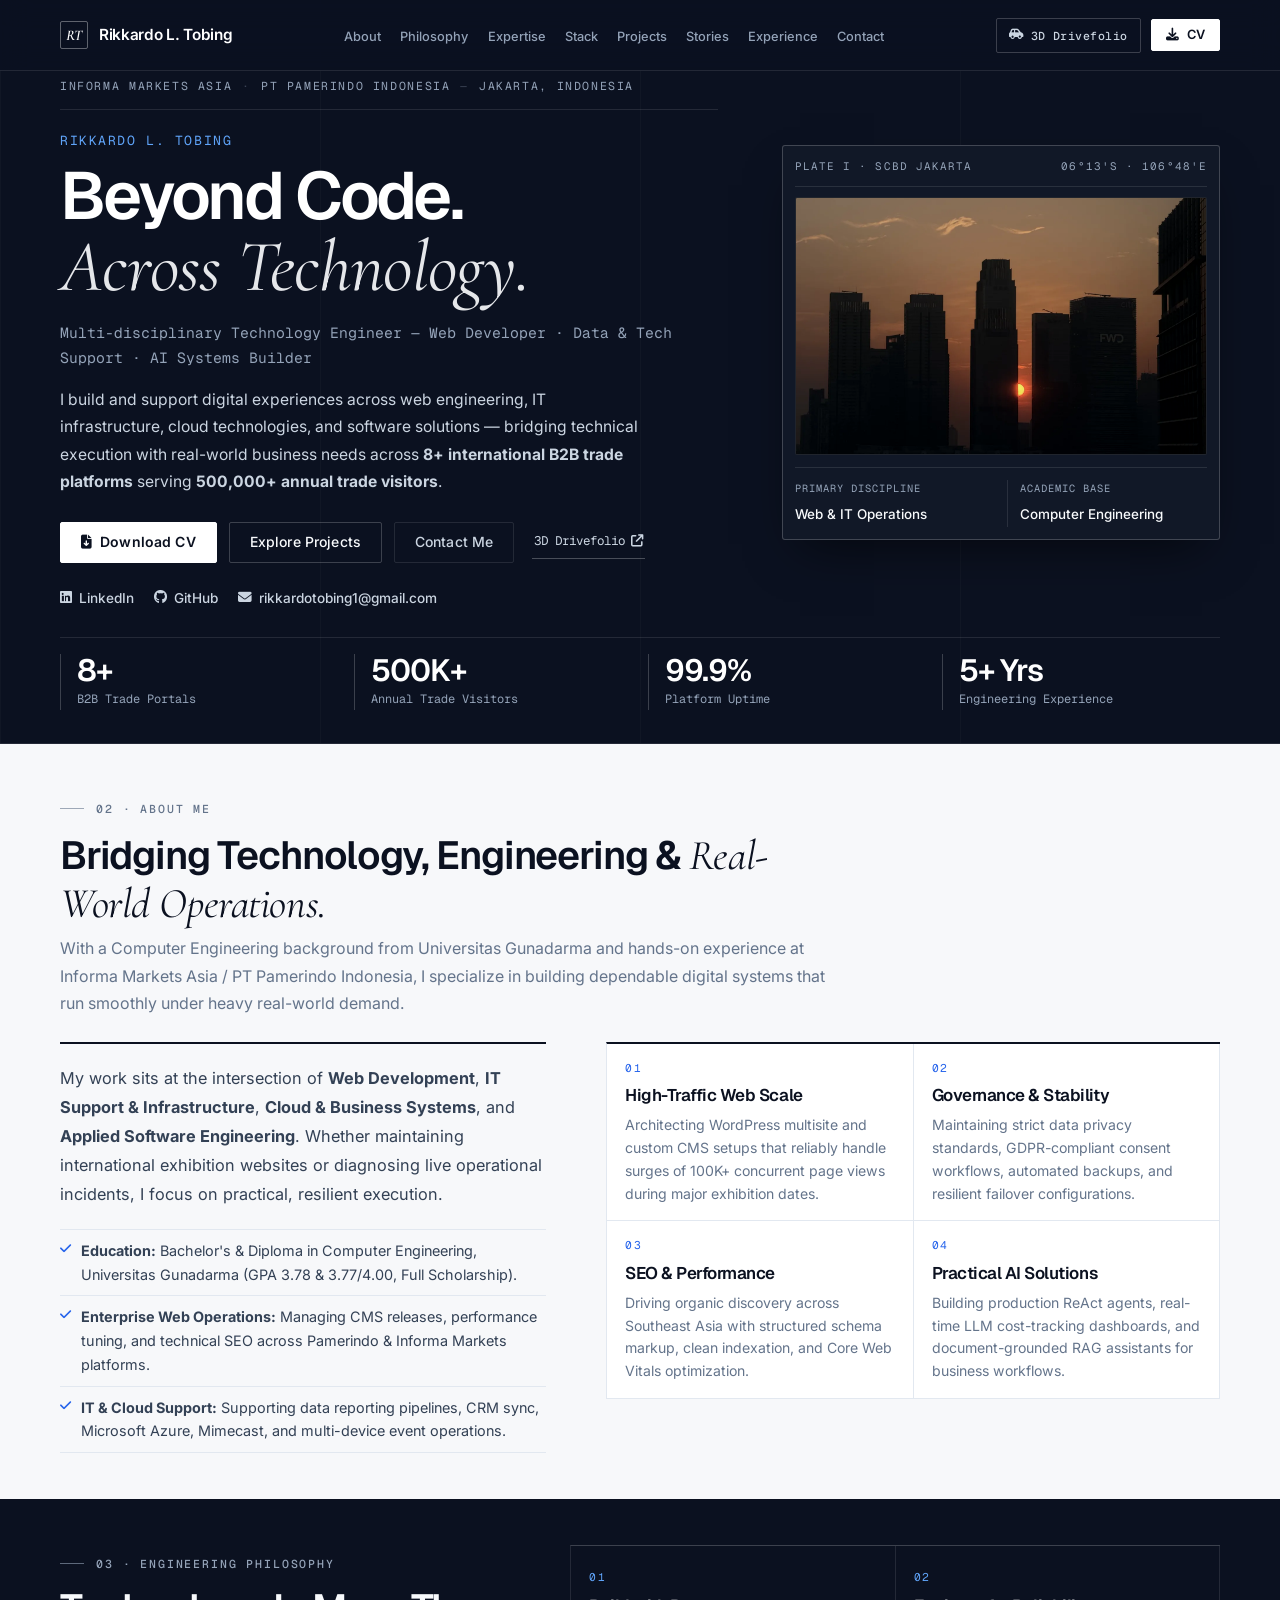
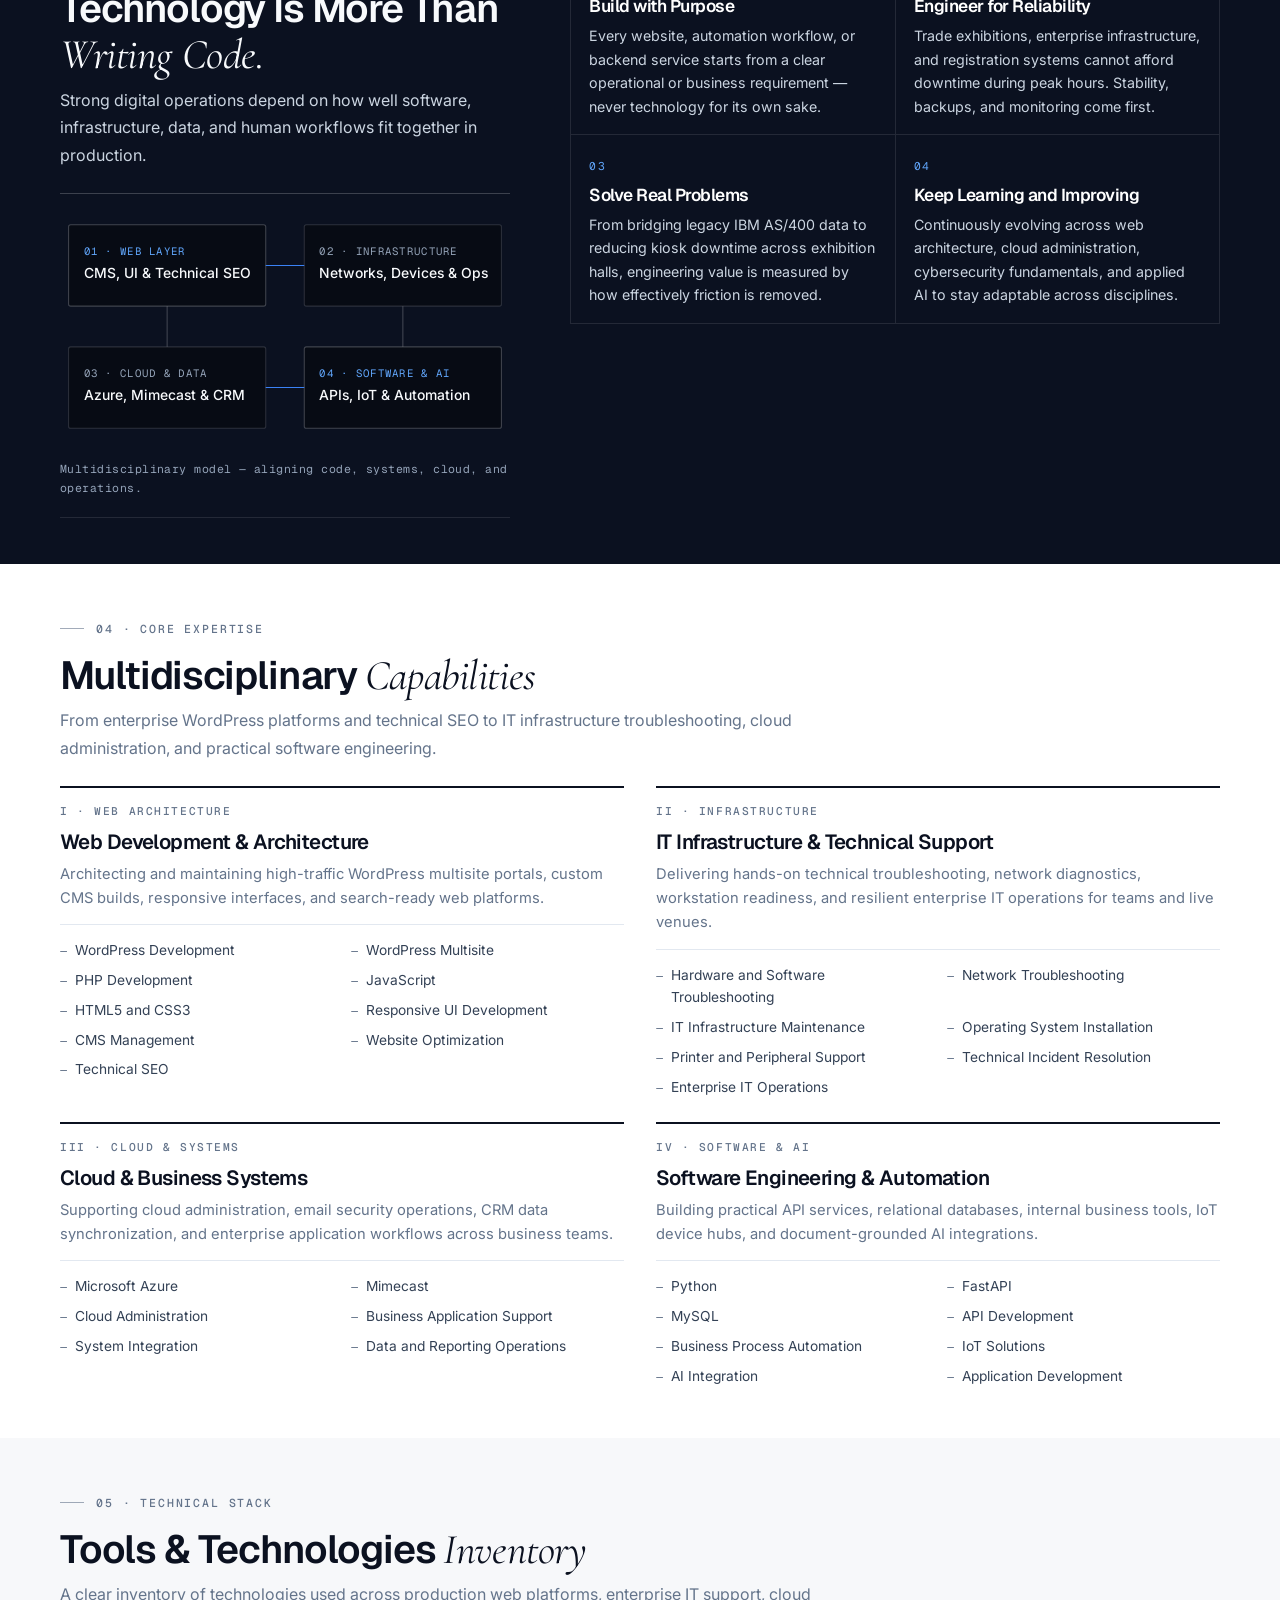
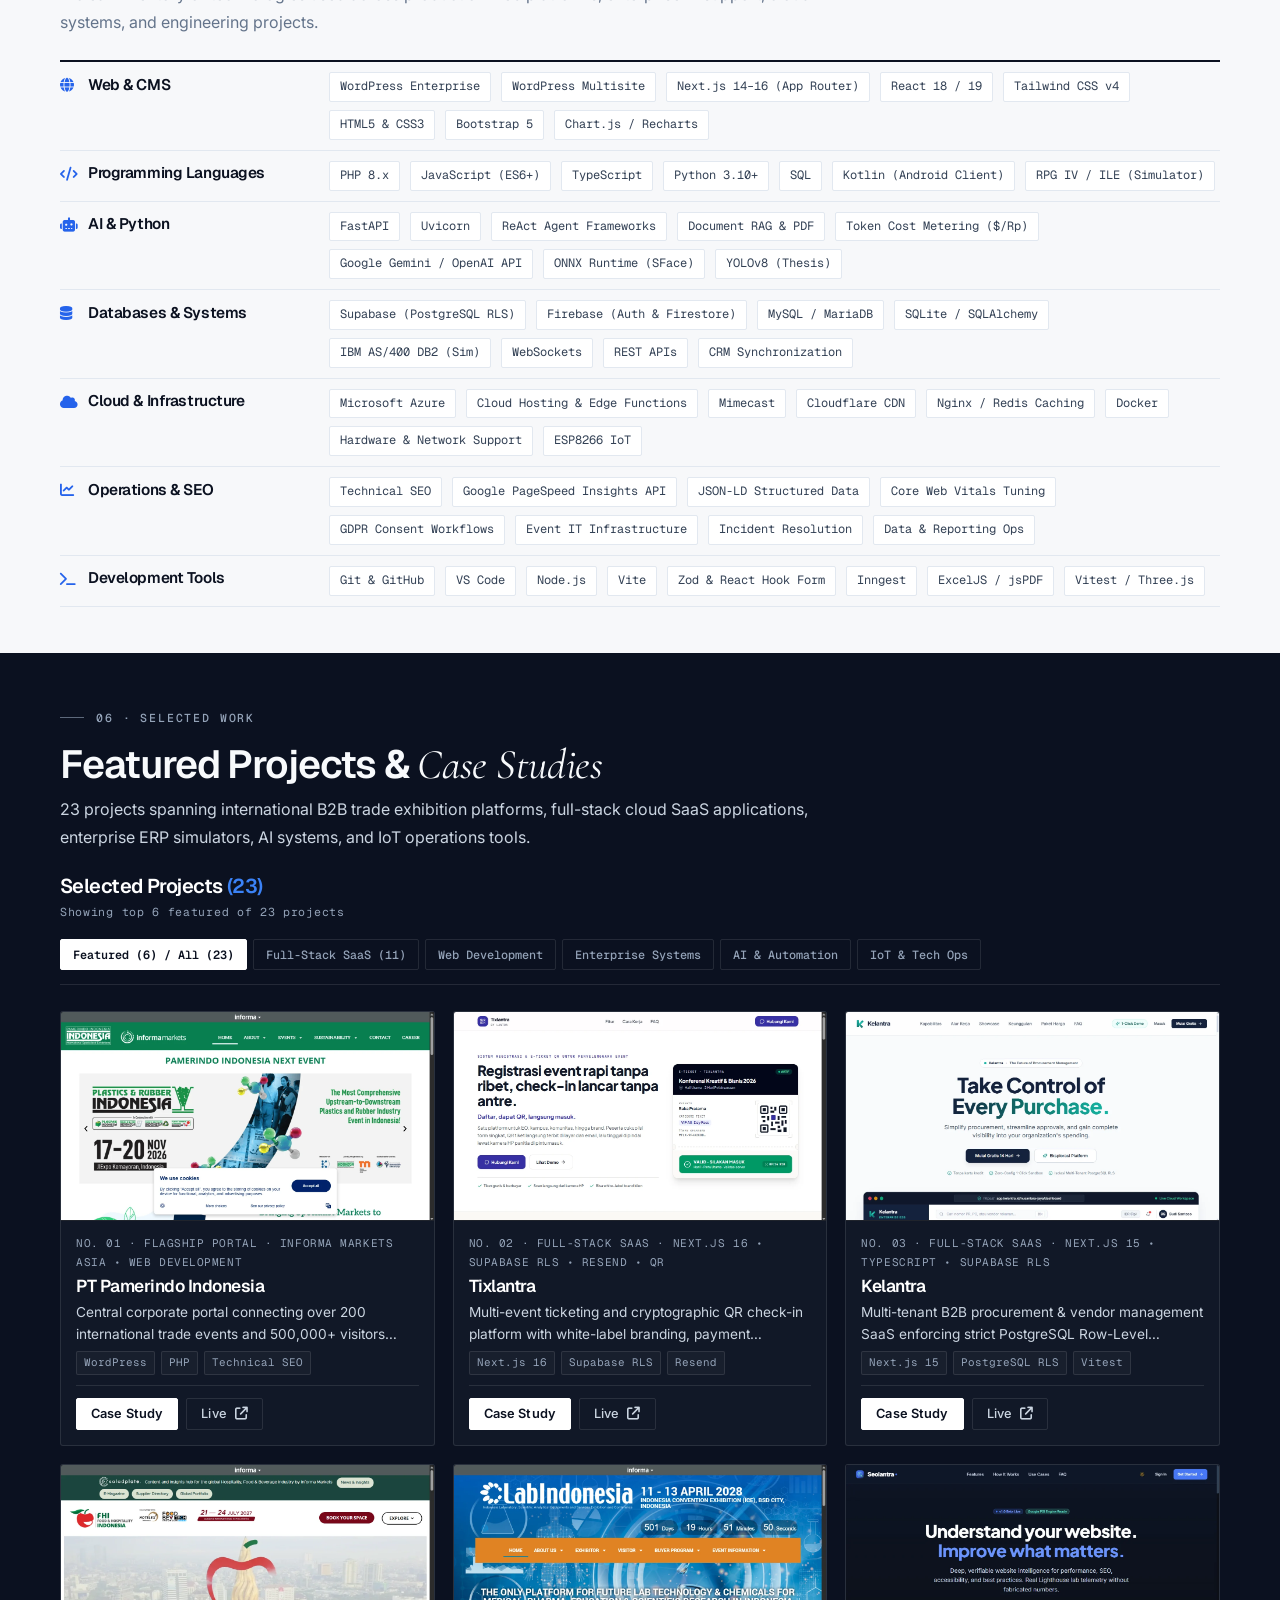
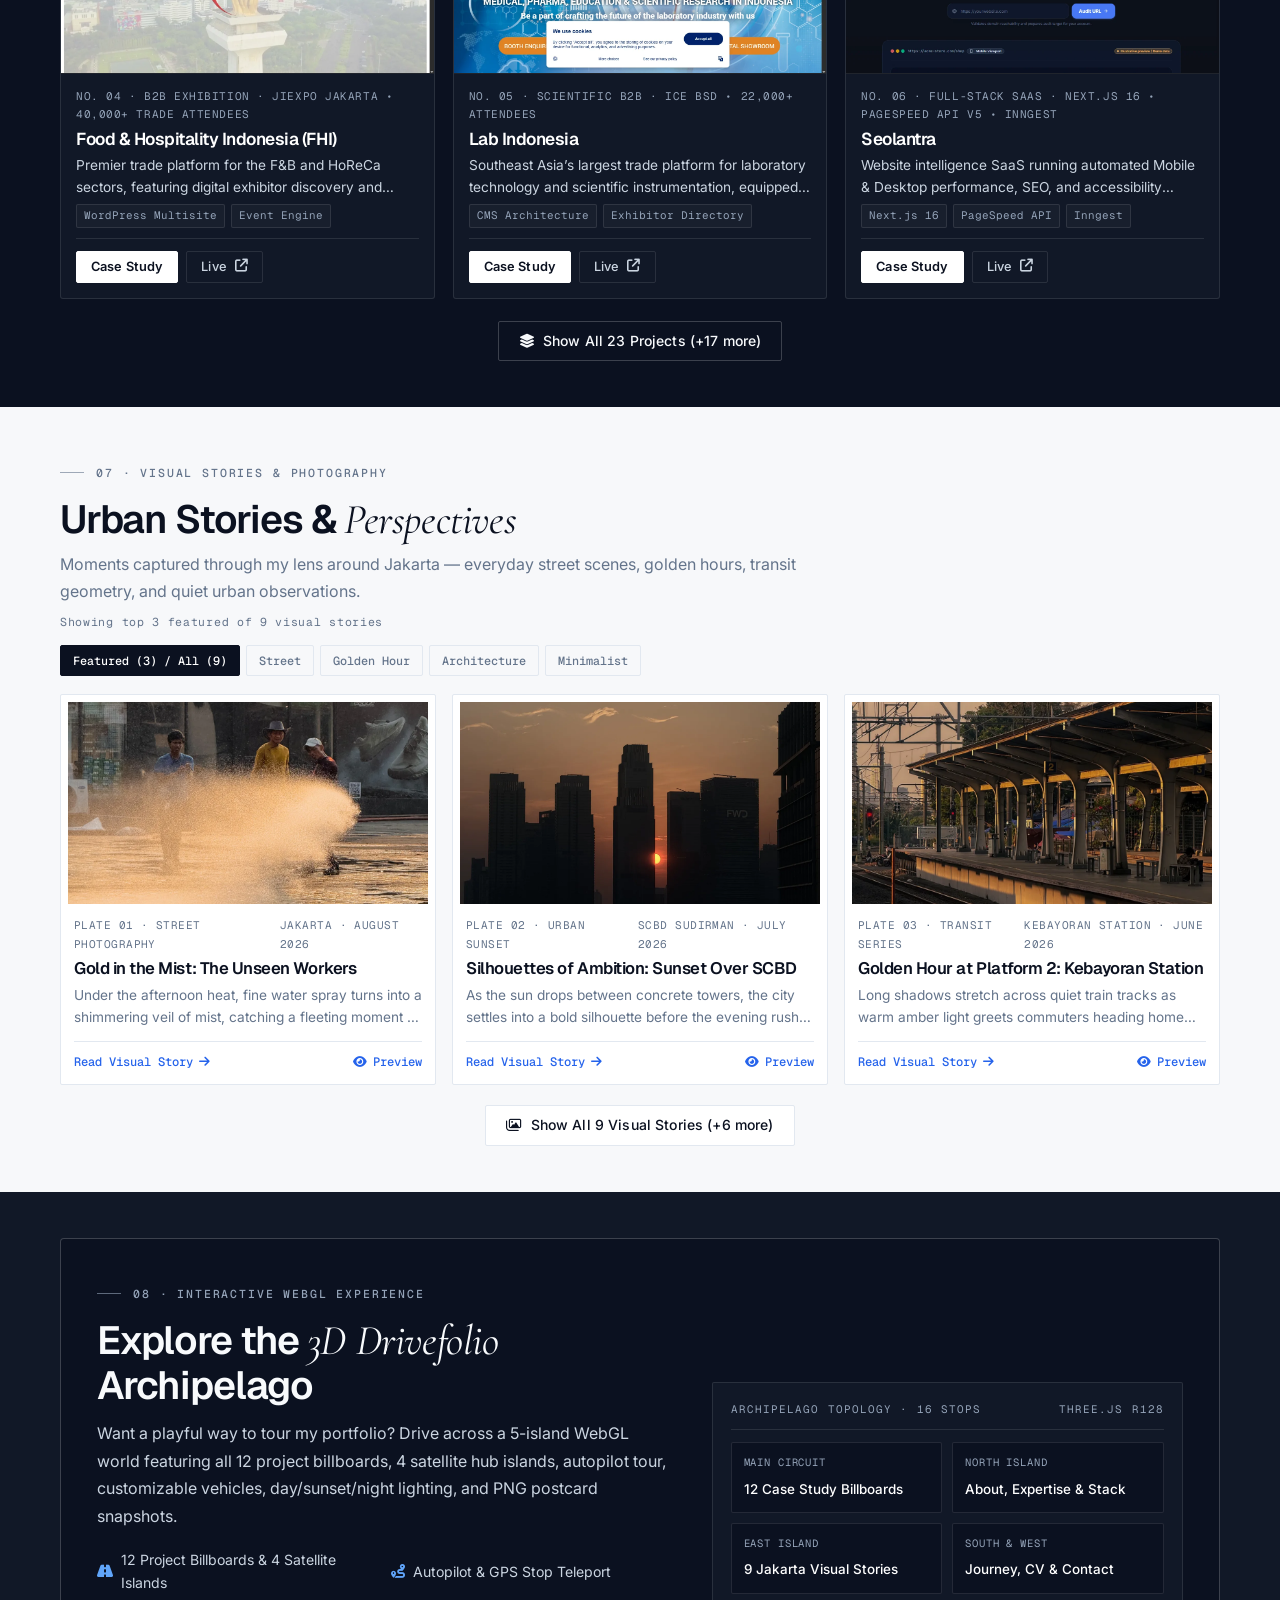
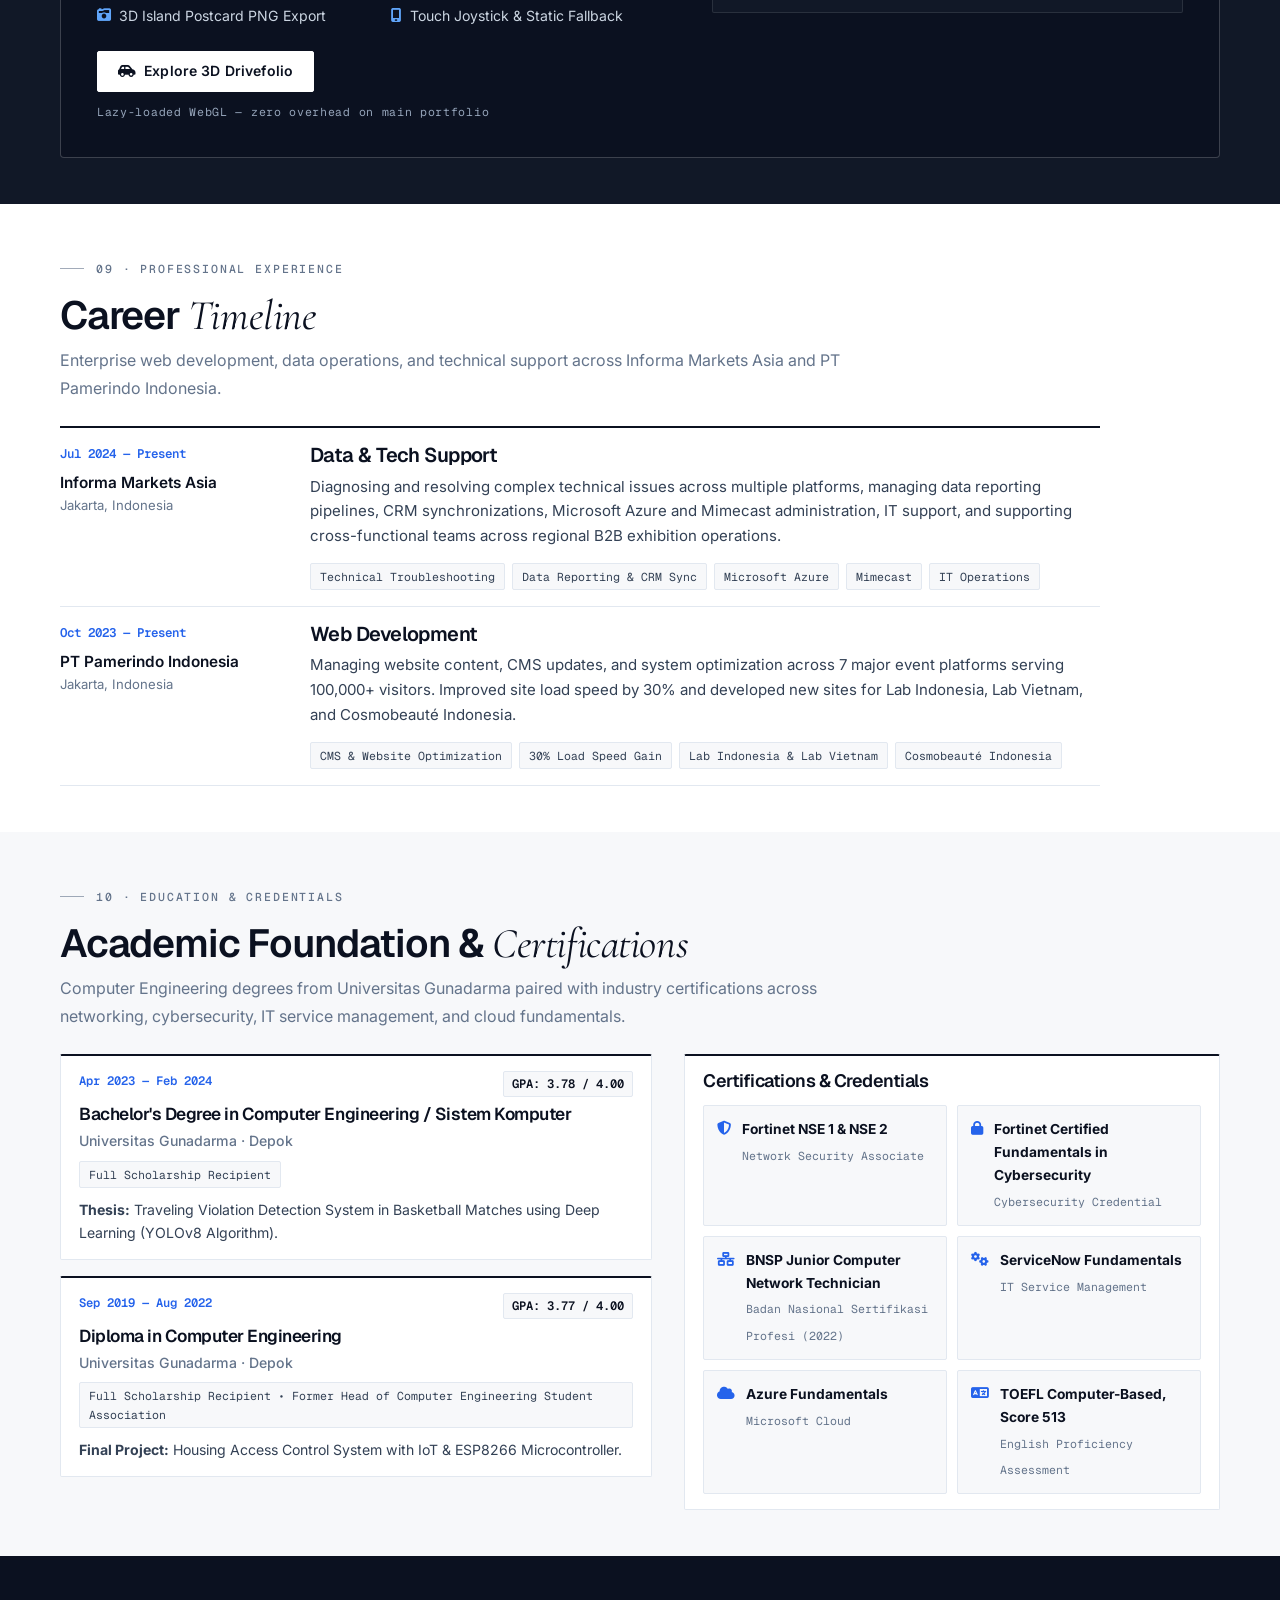
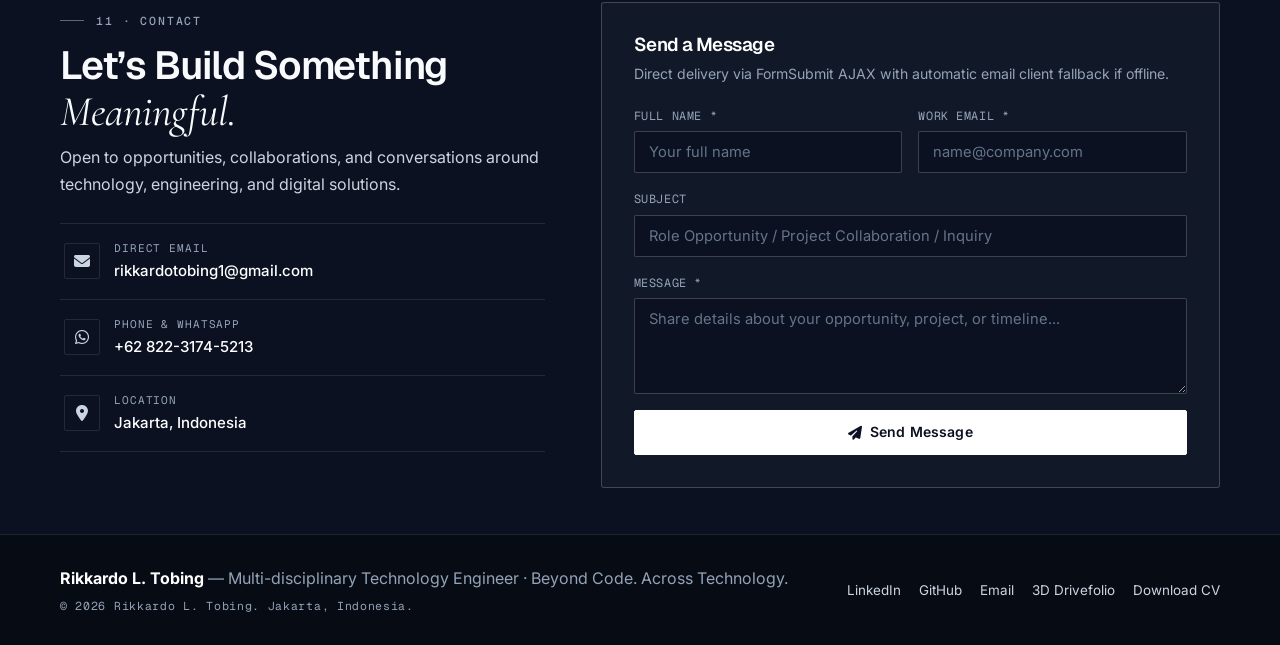
==== commit 4aa61622: "perf(ux): ultra-compact Top-6 projects & Top-3 stories with 5-device responsive polish" ====
--- a/index.html
+++ b/index.html
@@ -31,7 +31,7 @@
   <link href="https://fonts.googleapis.com/css2?family=Cormorant+Garamond:ital,wght@0,400;0,500;0,600;1,400;1,600&family=Geist+Mono:wght@400;500;600;700&family=Geist:wght@500;600;700&family=Inter:wght@400;500;600;700&display=swap" rel="stylesheet" />
   <link rel="stylesheet" href="https://cdnjs.cloudflare.com/ajax/libs/font-awesome/6.5.0/css/all.min.css" />
 
-  <link rel="stylesheet" href="css/style.css?v=16.0" />
+  <link rel="stylesheet" href="css/style.css?v=16.1" />
 
   <!-- Structured Data (JSON-LD) -->
   <script type="application/ld+json">
@@ -569,10 +569,10 @@
         <div class="catalog-header">
           <div>
             <h3>Selected Projects <span class="accent-blue">(23)</span></h3>
-            <p class="mono-label" id="projects-count-label" style="color: var(--text-on-dark-subtle); margin: 4px 0 0;">Showing top 9 flagship of 23 projects</p>
+            <p class="mono-label" id="projects-count-label" style="color: var(--text-on-dark-subtle); margin: 4px 0 0;">Showing top 6 featured of 23 projects</p>
           </div>
           <div class="filter-group" id="project-filters" role="group" aria-label="Filter projects by category">
-            <button type="button" class="filter-btn active" data-filter="all">Featured (9) / All (23)</button>
+            <button type="button" class="filter-btn active" data-filter="all">Featured (6) / All (23)</button>
             <button type="button" class="filter-btn" data-filter="fullstack">Full-Stack SaaS (11)</button>
             <button type="button" class="filter-btn" data-filter="web">Web Development</button>
             <button type="button" class="filter-btn" data-filter="enterprise">Enterprise Systems</button>
@@ -685,7 +685,7 @@
           </article>
 
           <!-- TIER 1 // 07: NexusAgent & PamerAi Ecosystem -->
-          <article class="project-card" data-category="ai">
+          <article class="project-card is-compact-hidden" data-category="ai">
             <div class="project-thumb">
               <picture><source srcset="assets/images/webp/project-nexusagent.webp?v=15.2" type="image/webp" /><img src="assets/images/project-nexusagent.png?v=15.2" alt="NexusAgent &amp; PamerAi Ecosystem" width="1280" height="710" loading="lazy" /></picture>
             </div>
@@ -701,7 +701,7 @@
           </article>
 
           <!-- TIER 1 // 08: Enterprise IoT Remote Hub -->
-          <article class="project-card" data-category="iot enterprise">
+          <article class="project-card is-compact-hidden" data-category="iot enterprise">
             <div class="project-thumb">
               <picture><source srcset="assets/images/webp/project-monitor-tablet-2.webp?v=15.2" type="image/webp" /><img src="assets/images/project-monitor-tablet-2.png?v=15.2" alt="Enterprise IoT Remote Hub" width="720" height="1280" loading="lazy" style="object-fit: contain; background: #0B1120;" /></picture>
             </div>
@@ -717,7 +717,7 @@
           </article>
 
           <!-- TIER 1 // 09: Cosmobeauté Indonesia -->
-          <article class="project-card" data-category="web">
+          <article class="project-card is-compact-hidden" data-category="web">
             <div class="project-thumb">
               <picture><source srcset="assets/images/webp/project-cosmobeaute.webp?v=15.2" type="image/webp" /><img src="assets/images/project-cosmobeaute.png?v=15.2" alt="Cosmobeauté Indonesia" width="1280" height="710" loading="lazy" /></picture>
             </div>
@@ -966,9 +966,9 @@
           </article>
         </div>
 
-        <div style="text-align: center; margin-top: 26px;">
+        <div style="text-align: center; margin-top: 22px;">
           <button type="button" class="btn btn-secondary-dark" id="projects-expand-btn" aria-expanded="false">
-            Show All 23 Projects (+14 more)
+            Show All 23 Projects (+17 more)
           </button>
         </div>
       </div>
@@ -984,14 +984,15 @@
             <span class="section-kicker">07 · Visual Stories &amp; Photography</span>
             <h2 class="section-title">Urban Stories &amp; <span class="serif-italic">Perspectives</span></h2>
             <p class="section-lead">Moments captured through my lens around Jakarta — everyday street scenes, golden hours, transit geometry, and quiet urban observations.</p>
+            <p class="mono-label" id="stories-count-label" style="color: var(--muted-gray); margin: 6px 0 0;">Showing top 3 featured of 9 visual stories</p>
           </div>
 
           <div class="filter-group" id="photo-filters" role="group" aria-label="Filter visual stories by category">
-            <button type="button" class="filter-btn active" data-filter="all">All Stories (9)</button>
-            <button type="button" class="filter-btn" data-filter="street">Street &amp; Everyday Life</button>
-            <button type="button" class="filter-btn" data-filter="golden-hour">Golden Hour &amp; Sunset</button>
-            <button type="button" class="filter-btn" data-filter="architecture">Architecture &amp; Transit</button>
-            <button type="button" class="filter-btn" data-filter="minimalist">Minimalist &amp; Conceptual</button>
+            <button type="button" class="filter-btn active" data-filter="all">Featured (3) / All (9)</button>
+            <button type="button" class="filter-btn" data-filter="street">Street</button>
+            <button type="button" class="filter-btn" data-filter="golden-hour">Golden Hour</button>
+            <button type="button" class="filter-btn" data-filter="architecture">Architecture</button>
+            <button type="button" class="filter-btn" data-filter="minimalist">Minimalist</button>
           </div>
         </div>
 
@@ -1054,7 +1055,7 @@
           </article>
 
           <!-- Story 4 -->
-          <article class="story-card" data-category="street">
+          <article class="story-card is-compact-hidden" data-category="street">
             <div class="story-media">
               <picture><source srcset="Photo/webp/ac62e452-a485-48c3-8910-3121f9d75b12.webp" type="image/webp" /><img src="Photo/ac62e452-a485-48c3-8910-3121f9d75b12.jpeg" alt="Welcome to Isekai: Among Books &amp; Dreams" width="1050" height="1400" loading="lazy" /></picture>
               <button type="button" class="story-preview-trigger" data-photo-index="3" aria-label="Preview Welcome to Isekai">
@@ -1073,7 +1074,7 @@
           </article>
 
           <!-- Story 5 -->
-          <article class="story-card" data-category="minimalist">
+          <article class="story-card is-compact-hidden" data-category="minimalist">
             <div class="story-media">
               <picture><source srcset="Photo/webp/927d476c-ebb0-4711-a1b9-5663bb9dc8e8.webp" type="image/webp" /><img src="Photo/927d476c-ebb0-4711-a1b9-5663bb9dc8e8.jpeg" alt="Two Sources of Light: Sun &amp; Filament" width="1050" height="1400" loading="lazy" /></picture>
               <button type="button" class="story-preview-trigger" data-photo-index="4" aria-label="Preview Two Sources of Light">
@@ -1092,7 +1093,7 @@
           </article>
 
           <!-- Story 6 -->
-          <article class="story-card" data-category="architecture">
+          <article class="story-card is-compact-hidden" data-category="architecture">
             <div class="story-media">
               <picture><source srcset="Photo/webp/d4b42879-a92f-4b67-b5ab-276e1b17499b.webp" type="image/webp" /><img src="Photo/d4b42879-a92f-4b67-b5ab-276e1b17499b.jpeg" alt="Dusk Over JIEXPO Kemayoran" width="1050" height="1400" loading="lazy" /></picture>
               <button type="button" class="story-preview-trigger" data-photo-index="5" aria-label="Preview Dusk Over JIEXPO Kemayoran">
@@ -1111,7 +1112,7 @@
           </article>
 
           <!-- Story 7 -->
-          <article class="story-card" data-category="golden-hour">
+          <article class="story-card is-compact-hidden" data-category="golden-hour">
             <div class="story-media">
               <picture><source srcset="Photo/webp/670a2ccb-33de-4b97-b830-467f1d16b05f.webp" type="image/webp" /><img src="Photo/670a2ccb-33de-4b97-b830-467f1d16b05f.jpeg" alt="Crimson Skyline: Fiery Horizon Over Jakarta" width="1050" height="1400" loading="lazy" /></picture>
               <button type="button" class="story-preview-trigger" data-photo-index="6" aria-label="Preview Crimson Skyline">
@@ -1130,7 +1131,7 @@
           </article>
 
           <!-- Story 8 -->
-          <article class="story-card" data-category="golden-hour">
+          <article class="story-card is-compact-hidden" data-category="golden-hour">
             <div class="story-media">
               <picture><source srcset="Photo/webp/cab028f6-9277-47ab-863f-b52cd385f268.webp" type="image/webp" /><img src="Photo/cab028f6-9277-47ab-863f-b52cd385f268.jpeg" alt="Golden Corona: The Piercing Sun" width="1050" height="1400" loading="lazy" /></picture>
               <button type="button" class="story-preview-trigger" data-photo-index="7" aria-label="Preview Golden Corona">
@@ -1149,7 +1150,7 @@
           </article>
 
           <!-- Story 9 -->
-          <article class="story-card" data-category="minimalist">
+          <article class="story-card is-compact-hidden" data-category="minimalist">
             <div class="story-media">
               <picture><source srcset="Photo/webp/cb5bf88a-7803-481b-a2e6-abdaa241dadb.webp" type="image/webp" /><img src="Photo/cb5bf88a-7803-481b-a2e6-abdaa241dadb.jpeg" alt="Amber Horizon: Solitude of the Street Lamp" width="1050" height="1400" loading="lazy" /></picture>
               <button type="button" class="story-preview-trigger" data-photo-index="8" aria-label="Preview Amber Horizon">
@@ -1166,6 +1167,12 @@
               </div>
             </div>
           </article>
+        </div>
+
+        <div style="text-align: center; margin-top: 20px;">
+          <button type="button" class="btn btn-secondary-light" id="stories-expand-btn" aria-expanded="false">
+            Show All 9 Visual Stories (+6 more)
+          </button>
         </div>
       </div>
     </section>
@@ -1479,8 +1486,8 @@
     </div>
   </div>
 
-  <script src="js/data.js?v=16.0"></script>
-  <script src="js/main.js?v=16.0"></script>
+  <script src="js/data.js?v=16.1"></script>
+  <script src="js/main.js?v=16.1"></script>
 </body>
 
 </html>
--- a/css/style.css
+++ b/css/style.css
@@ -34,9 +34,9 @@
   --font-serif: "Cormorant Garamond", Georgia, "Times New Roman", serif;
   --font-mono: "Geist Mono", ui-monospace, SFMono-Regular, Menlo, Monaco, Consolas, monospace;
 
-  /* Spacing & Geometry (Sharp Architectural Minimalism) */
+  /* Spacing & Geometry (Compact Architectural Minimalism) */
   --container-max: 1240px;
-  --section-pad: clamp(46px, 5.2vw, 74px);
+  --section-pad: clamp(32px, 3.6vw, 52px);
   --radius-xs: 2px;
   --radius-sm: 3px;
   --radius-md: 4px;
@@ -173,7 +173,7 @@
 /* Editorial Section Headers */
 .section-header {
   max-width: 780px;
-  margin-bottom: clamp(26px, 3.4vw, 40px);
+  margin-bottom: clamp(16px, 2.1vw, 24px);
 }
 
 .section-header-center {
@@ -216,10 +216,10 @@
 }
 
 .section-title {
-  font-size: clamp(1.95rem, 3.5vw, 2.85rem);
+  font-size: clamp(1.75rem, 3.1vw, 2.45rem);
   font-weight: 600;
   letter-spacing: -0.03em;
-  margin-bottom: 12px;
+  margin-bottom: 8px;
 }
 
 .section-dark .section-title,
@@ -534,8 +534,8 @@
 .hero-section {
   background-color: var(--navy-deep);
   color: var(--text-on-dark);
-  padding-top: clamp(92px, 7.5vw, 112px);
-  padding-bottom: clamp(36px, 4vw, 56px);
+  padding-top: clamp(76px, 5.5vw, 88px);
+  padding-bottom: clamp(24px, 2.6vw, 36px);
   position: relative;
   overflow: hidden;
   border-bottom: 1px solid var(--border-dark);
@@ -700,7 +700,7 @@
   overflow: hidden;
   border-radius: var(--radius-xs);
   border: 1px solid var(--border-dark);
-  aspect-ratio: 4 / 3;
+  aspect-ratio: 16 / 10;
   background: #070B14;
 }
 
@@ -748,12 +748,12 @@
 
 /* Architectural Metrics Strip */
 .hero-stats-strip {
-  margin-top: clamp(28px, 3.6vw, 40px);
-  padding-top: 22px;
+  margin-top: clamp(20px, 2.4vw, 28px);
+  padding-top: 16px;
   border-top: 1px solid var(--border-dark);
   display: grid;
   grid-template-columns: repeat(4, minmax(0, 1fr));
-  gap: 20px;
+  gap: 16px;
   position: relative;
   z-index: 1;
 }
@@ -808,10 +808,10 @@
 .about-highlights-list li {
   display: flex;
   align-items: flex-start;
-  gap: 12px;
-  font-size: 0.92rem;
+  gap: 10px;
+  font-size: 0.9rem;
   color: var(--text-on-light-body);
-  padding: 13px 0;
+  padding: 9px 0;
   border-bottom: 1px solid var(--border-light);
 }
 
@@ -839,10 +839,10 @@
   background: var(--pure-white);
   border-right: 1px solid var(--border-light);
   border-bottom: 1px solid var(--border-light);
-  padding: 22px 24px;
+  padding: 15px 18px;
   display: flex;
   flex-direction: column;
-  gap: 8px;
+  gap: 5px;
   transition: background-color var(--transition);
 }
 
@@ -924,7 +924,7 @@
   background: transparent;
   border-right: 1px solid var(--border-dark);
   border-bottom: 1px solid var(--border-dark);
-  padding: 22px 24px;
+  padding: 16px 18px;
   transition: background-color var(--transition);
 }
 
@@ -958,13 +958,13 @@
 .expertise-grid {
   display: grid;
   grid-template-columns: repeat(2, minmax(0, 1fr));
-  gap: 28px 40px;
+  gap: 20px 32px;
 }
 
 .expertise-card {
   background: transparent;
   border-top: 2px solid var(--navy-deep);
-  padding: 20px 0 6px;
+  padding: 14px 0 4px;
 }
 
 .expertise-head {
@@ -1026,10 +1026,10 @@
 
 .stack-row {
   display: grid;
-  grid-template-columns: 270px minmax(0, 1fr);
-  gap: 16px 32px;
+  grid-template-columns: 245px minmax(0, 1fr);
+  gap: 10px 24px;
   align-items: baseline;
-  padding: 15px 0;
+  padding: 10px 0;
   border-bottom: 1px solid var(--border-light);
 }
 
@@ -1162,7 +1162,7 @@
 .projects-grid {
   display: grid;
   grid-template-columns: repeat(3, minmax(0, 1fr));
-  gap: 24px 20px;
+  gap: 18px;
 }
 
 .project-card {
@@ -1207,11 +1207,11 @@
 }
 
 .project-card-body {
-  padding: 16px 18px 18px;
+  padding: 13px 15px 15px;
   display: flex;
   flex-direction: column;
   flex: 1;
-  gap: 8px;
+  gap: 6px;
 }
 
 .project-meta {
@@ -1267,21 +1267,21 @@
   flex-wrap: wrap;
   justify-content: space-between;
   align-items: flex-end;
-  gap: 18px;
-  margin-bottom: 26px;
+  gap: 14px;
+  margin-bottom: 18px;
 }
 
 .stories-grid {
   display: grid;
   grid-template-columns: repeat(3, minmax(0, 1fr));
-  gap: 20px;
+  gap: 16px;
 }
 
 .story-card {
   background: var(--pure-white);
   border: 1px solid var(--border-light);
   border-radius: var(--radius-xs);
-  padding: 10px 10px 16px;
+  padding: 7px 7px 12px;
   display: flex;
   flex-direction: column;
   transition: border-color var(--transition), transform var(--transition), box-shadow var(--transition);
@@ -1293,13 +1293,14 @@
   box-shadow: var(--shadow-light-md);
 }
 
-.story-card.is-hidden {
+.story-card.is-hidden,
+.story-card.is-compact-hidden {
   display: none;
 }
 
 .story-media {
   position: relative;
-  aspect-ratio: 16 / 10;
+  aspect-ratio: 16 / 9;
   background: #0F172A;
   overflow: hidden;
 }
@@ -1473,10 +1474,10 @@
 
 .timeline-item {
   border-bottom: 1px solid var(--border-light);
-  padding: 24px 0;
-  display: grid;
-  grid-template-columns: 240px minmax(0, 1fr);
-  gap: 24px;
+  padding: 16px 0;
+  display: grid;
+  grid-template-columns: 230px minmax(0, 1fr);
+  gap: 20px;
 }
 
 .timeline-period {
@@ -1544,7 +1545,7 @@
   border: 1px solid var(--border-light);
   border-top: 2px solid var(--navy-deep);
   border-radius: var(--radius-xs);
-  padding: 20px 22px;
+  padding: 15px 18px;
 }
 
 .edu-top {
@@ -1609,7 +1610,7 @@
   border: 1px solid var(--border-light);
   border-top: 2px solid var(--navy-deep);
   border-radius: var(--radius-xs);
-  padding: 20px 22px;
+  padding: 15px 18px;
 }
 
 .certs-panel h3 {
@@ -2170,12 +2171,20 @@
     grid-template-columns: 1fr;
   }
 
+  .monograph-frame {
+    max-width: 560px;
+  }
+
   .expertise-grid { grid-template-columns: 1fr; }
-  .timeline-item { grid-template-columns: 1fr; gap: 10px; }
+  .timeline-item { grid-template-columns: 1fr; gap: 8px; }
   .case-aside-card { position: static; }
 }
 
 @media (max-width: 767px) {
+  .container {
+    padding-inline: 16px;
+  }
+
   .hero-stats-strip { grid-template-columns: repeat(2, minmax(0, 1fr)); }
   .pillars-grid,
   .pillars-grid-2,
@@ -2197,6 +2206,17 @@
   .pillar-card,
   .principle-card {
     border-right: none;
+    padding-inline: 0;
+  }
+
+  .filter-group {
+    gap: 5px;
+  }
+
+  .filter-btn {
+    font-size: 0.7rem;
+    padding: 6px 10px;
+    min-height: 36px;
   }
 
   .hero-ctas .btn {
@@ -2212,3 +2232,16 @@
     height: 34px;
   }
 }
+
+@media (max-width: 420px) {
+  .monograph-specs {
+    grid-template-columns: 1fr;
+    gap: 8px;
+  }
+  .monograph-spec + .monograph-spec {
+    border-left: none;
+    border-top: 1px solid var(--border-dark);
+    padding-left: 0;
+    padding-top: 8px;
+  }
+}
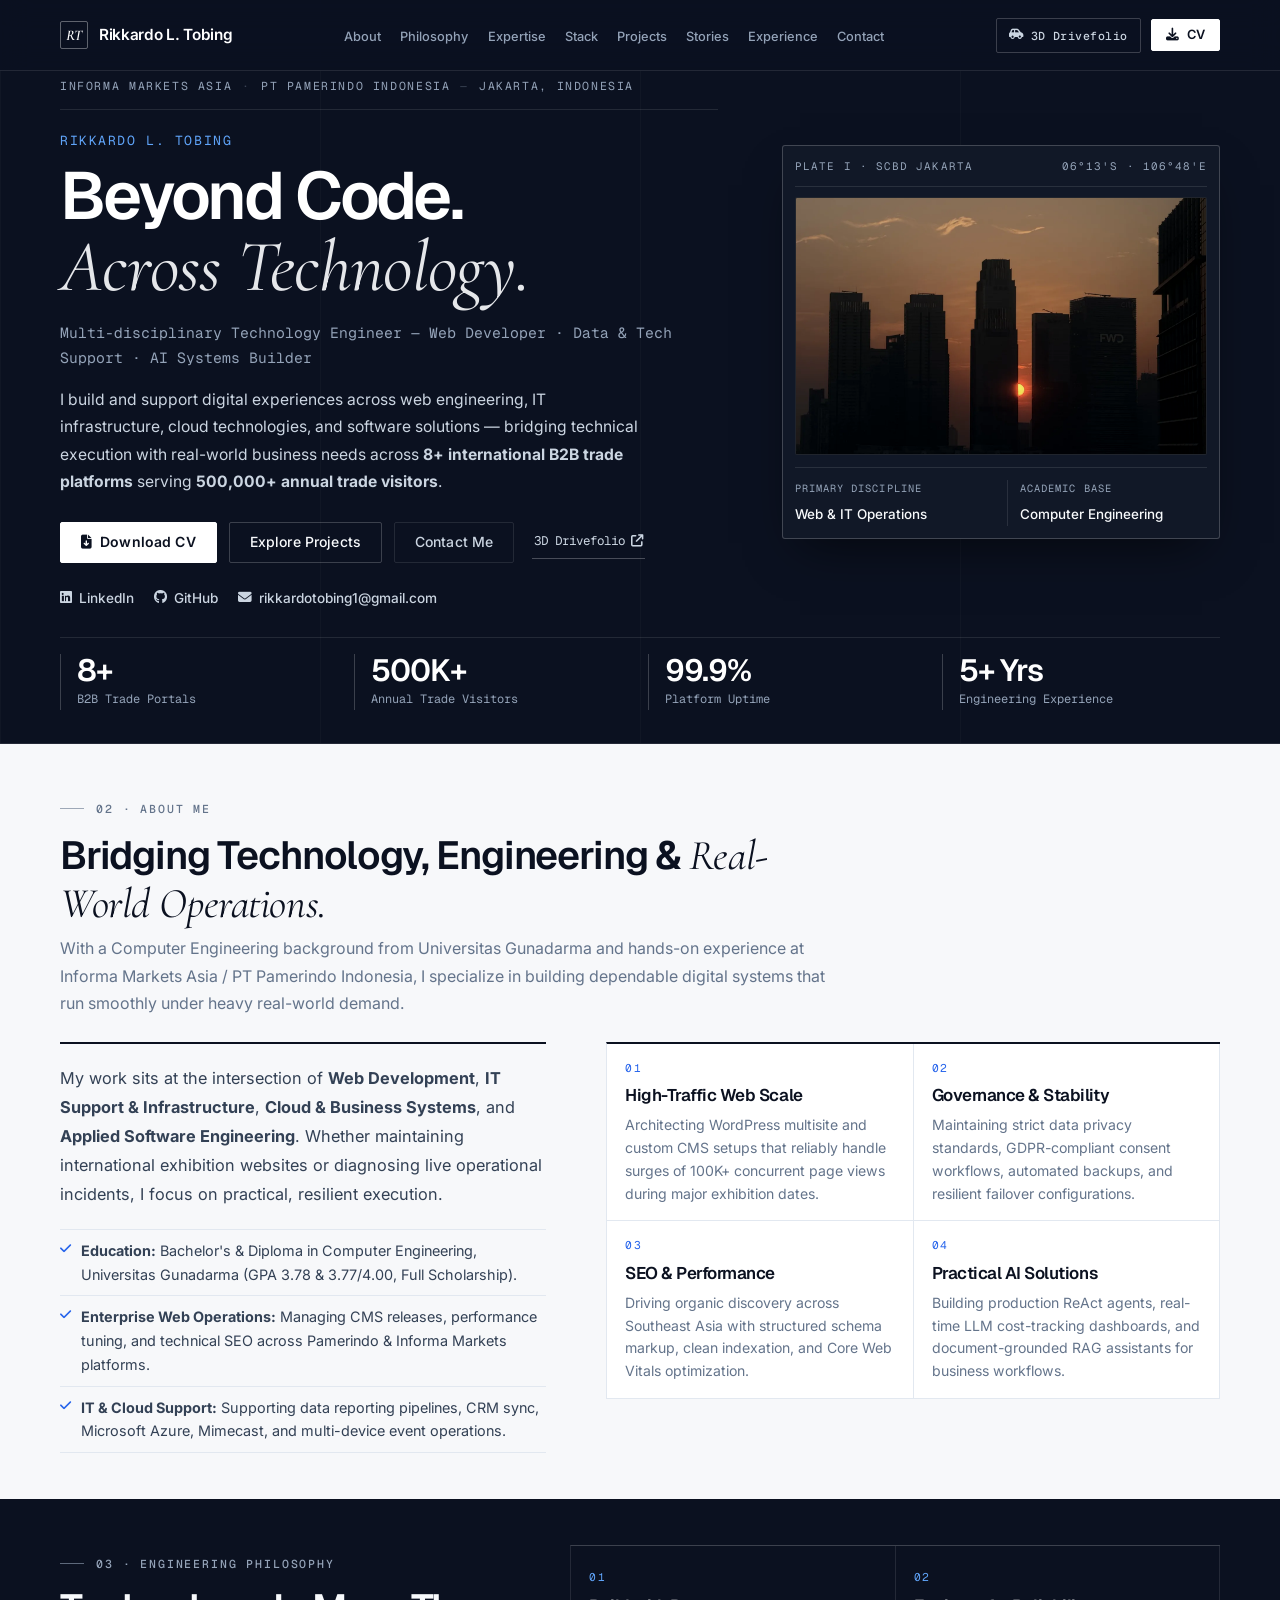
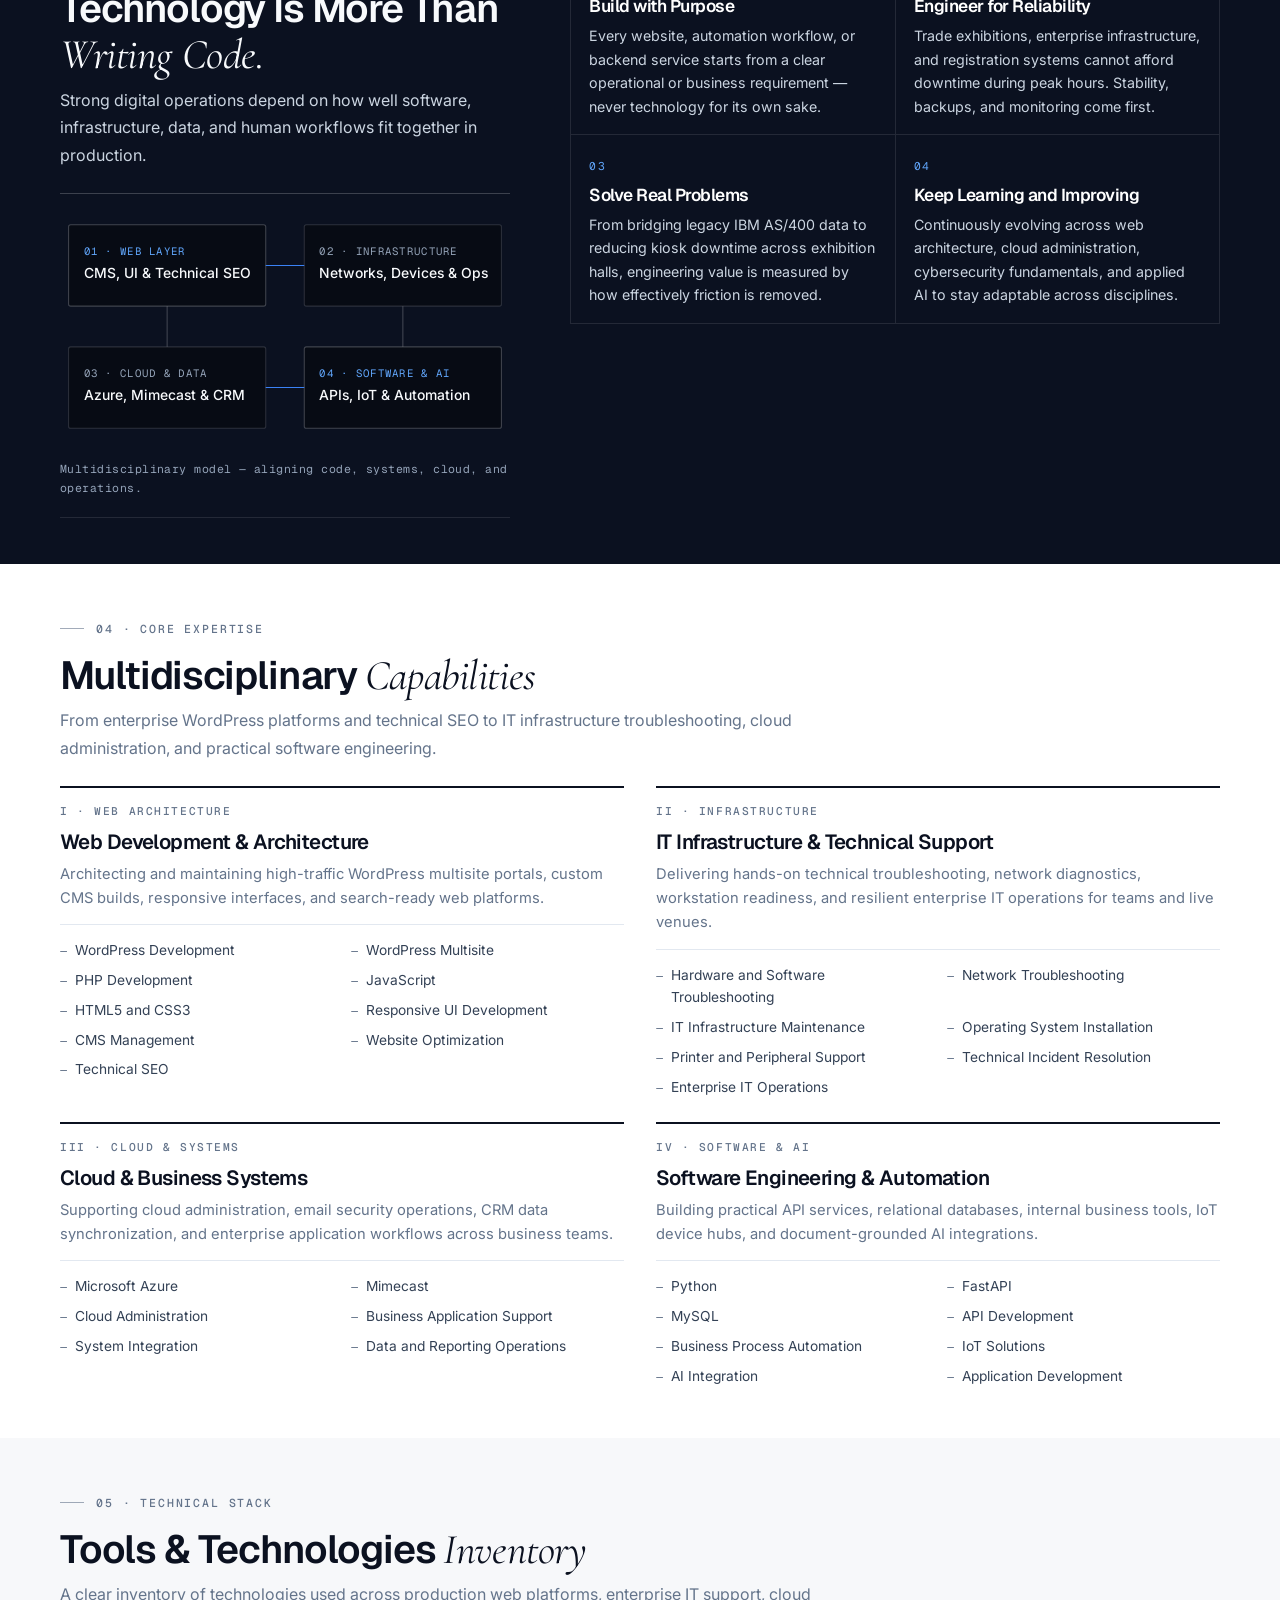
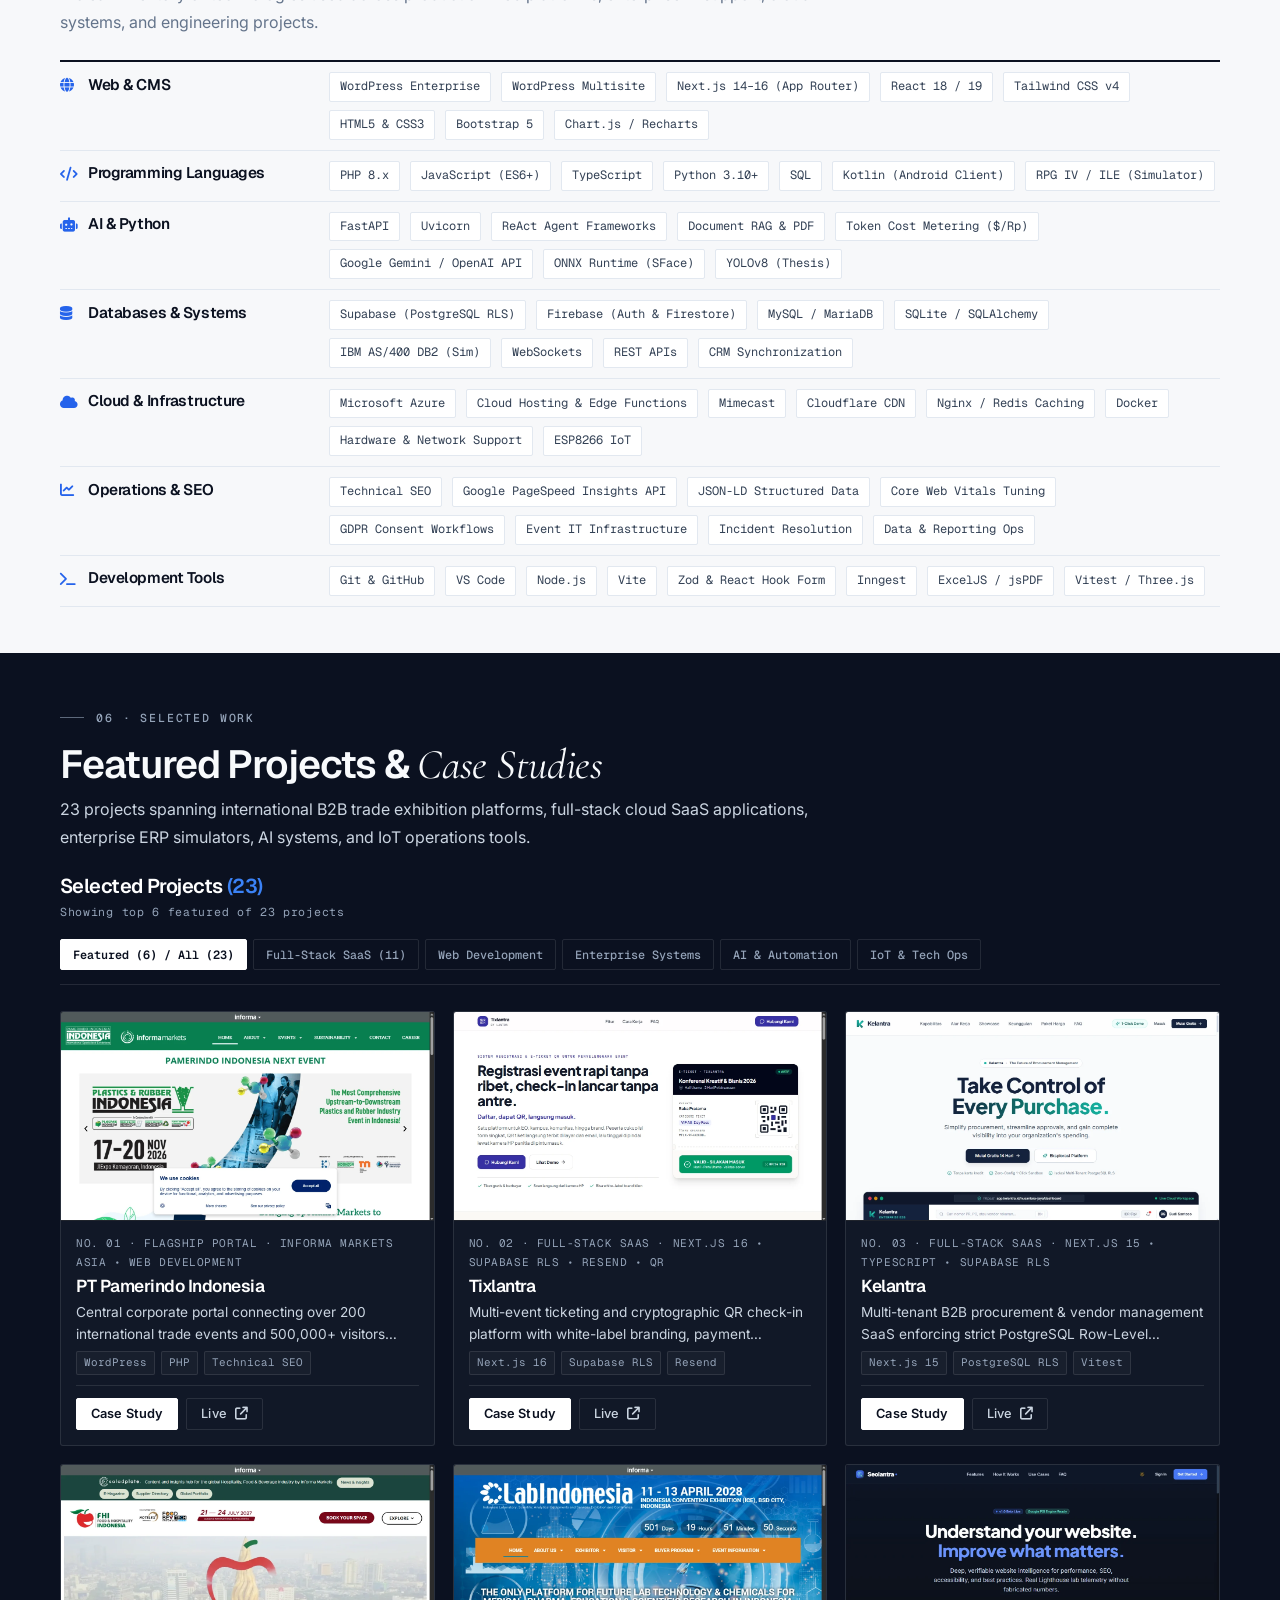
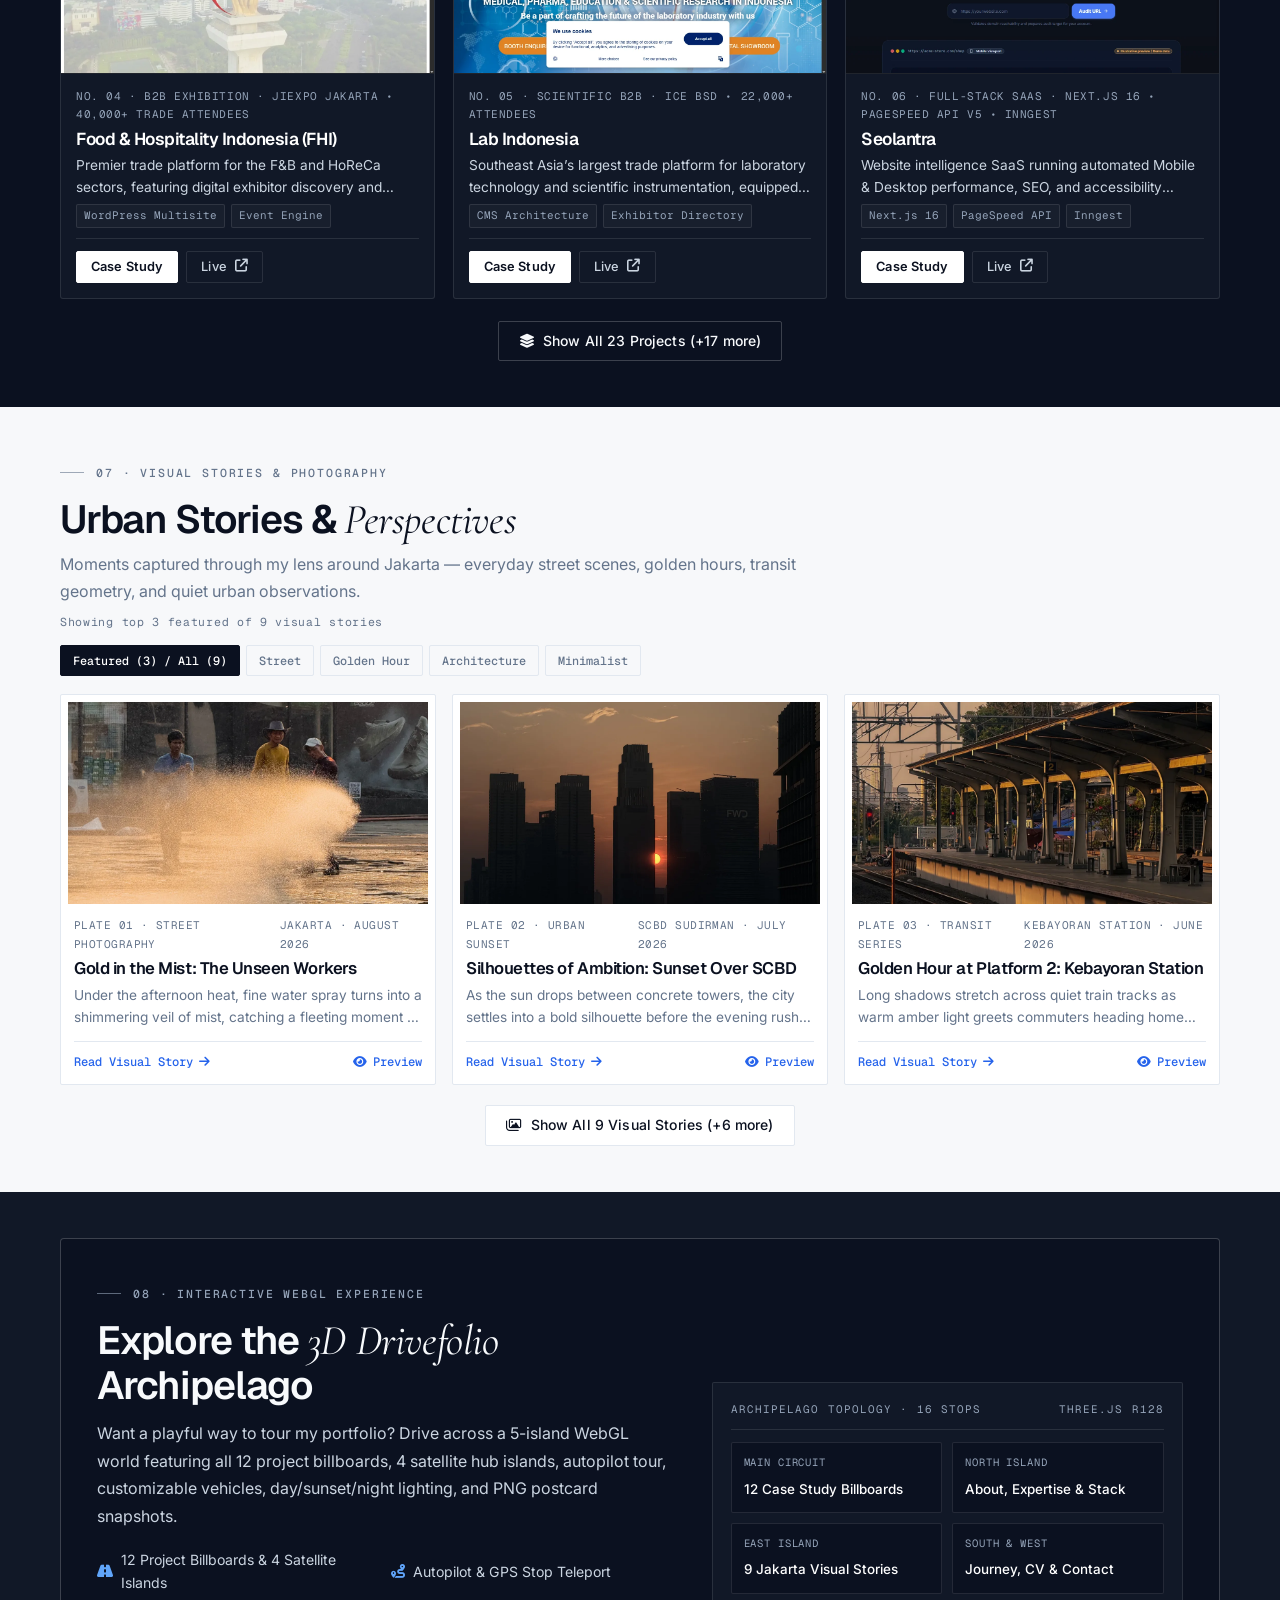
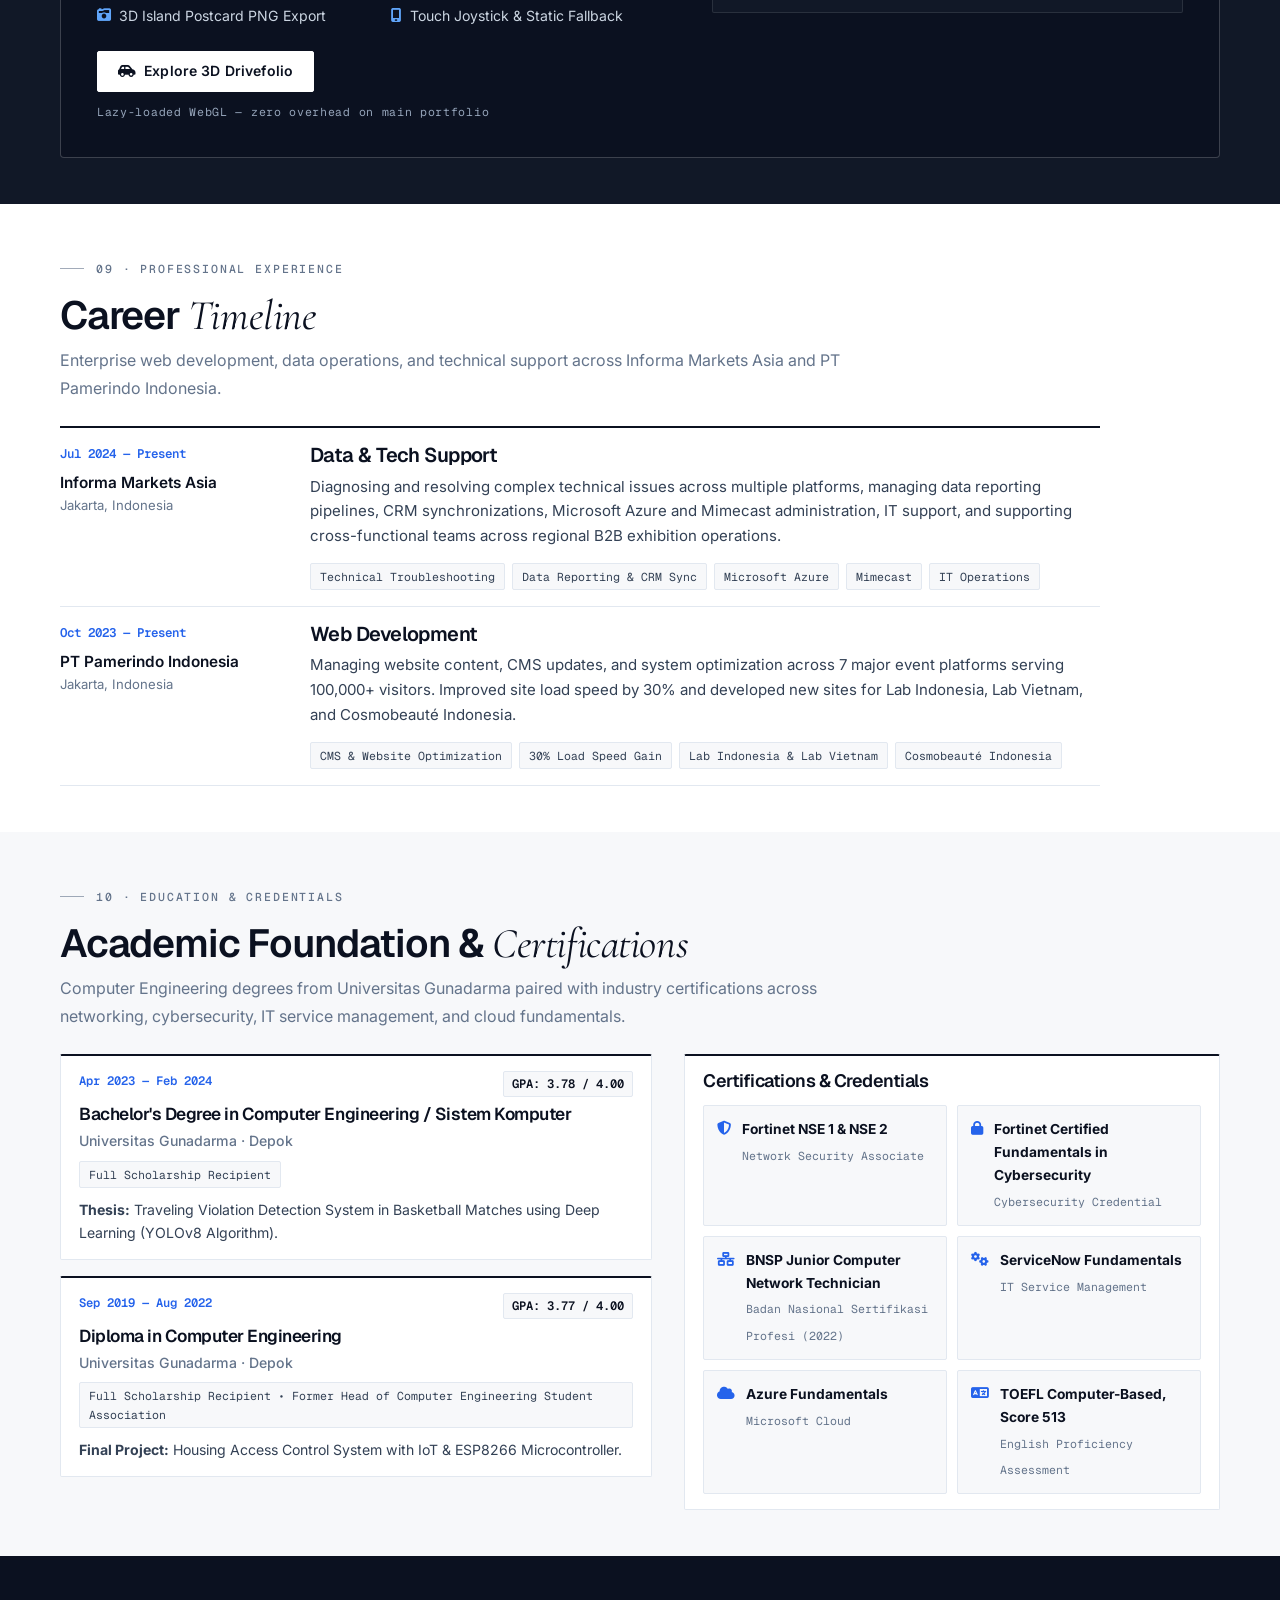
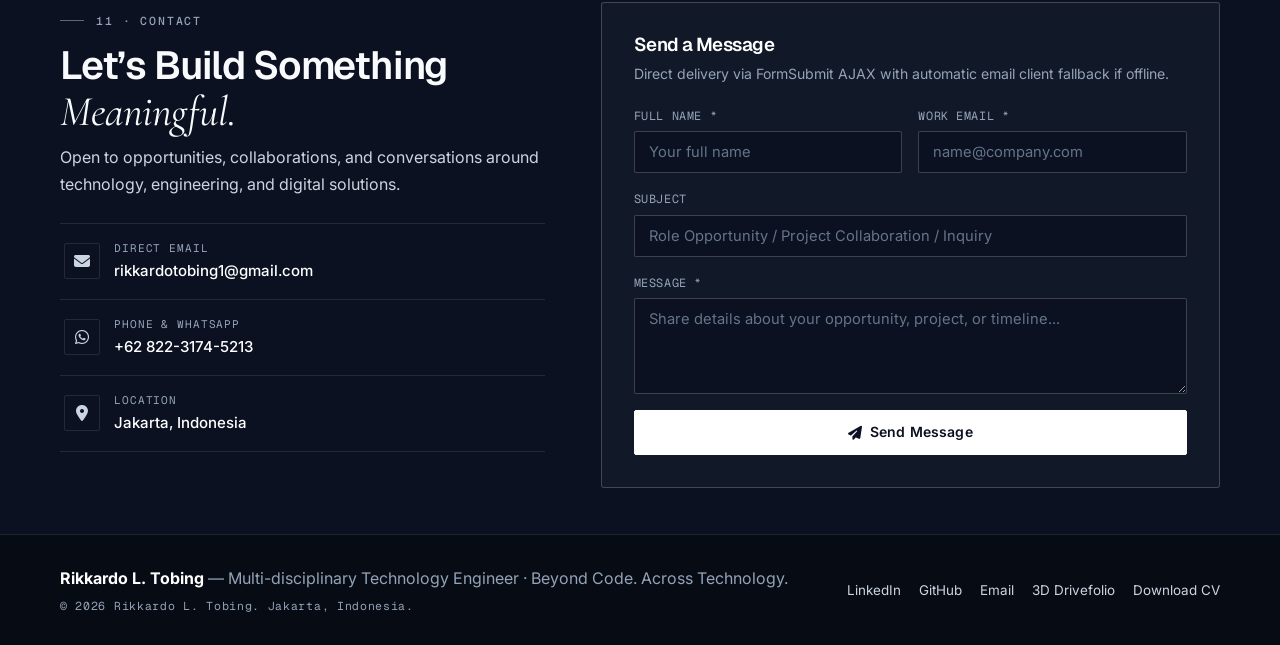
==== commit bb05a444: "Add Swiss editorial motion choreography and upgrade 3D Drivefolio engine and HUD" ====
--- a/index.html
+++ b/index.html
@@ -31,7 +31,7 @@
   <link href="https://fonts.googleapis.com/css2?family=Cormorant+Garamond:ital,wght@0,400;0,500;0,600;1,400;1,600&family=Geist+Mono:wght@400;500;600;700&family=Geist:wght@500;600;700&family=Inter:wght@400;500;600;700&display=swap" rel="stylesheet" />
   <link rel="stylesheet" href="https://cdnjs.cloudflare.com/ajax/libs/font-awesome/6.5.0/css/all.min.css" />
 
-  <link rel="stylesheet" href="css/style.css?v=16.1" />
+  <link rel="stylesheet" href="css/style.css?v=17.0" />
 
   <!-- Structured Data (JSON-LD) -->
   <script type="application/ld+json">
@@ -1486,8 +1486,8 @@
     </div>
   </div>
 
-  <script src="js/data.js?v=16.1"></script>
-  <script src="js/main.js?v=16.1"></script>
+  <script src="js/data.js?v=17.0"></script>
+  <script src="js/main.js?v=17.0"></script>
 </body>
 
 </html>
--- a/css/style.css
+++ b/css/style.css
@@ -274,6 +274,8 @@
 
 /* ── Bespoke Buttons ── */
 .btn {
+  position: relative;
+  overflow: hidden;
   display: inline-flex;
   align-items: center;
   justify-content: center;
@@ -288,8 +290,35 @@
   border: 1px solid transparent;
   text-decoration: none;
   cursor: pointer;
-  transition: all var(--transition);
+  transition: color var(--transition), background-color var(--transition), border-color var(--transition), transform var(--transition), box-shadow var(--transition);
   white-space: nowrap;
+}
+
+.btn::after {
+  content: "";
+  position: absolute;
+  inset: 0;
+  background: linear-gradient(110deg, transparent 20%, rgba(255, 255, 255, 0.22) 50%, transparent 80%);
+  transform: translateX(-115%);
+  transition: transform 0.65s var(--ease-out);
+  pointer-events: none;
+}
+
+.btn:hover::after {
+  transform: translateX(115%);
+}
+
+.btn i {
+  transition: transform 0.28s var(--ease-out);
+}
+
+.btn:hover i.fa-arrow-right,
+.btn:hover i.fa-arrow-up-right-from-square {
+  transform: translateX(3px);
+}
+
+.btn:active {
+  transform: translateY(0) scale(0.985);
 }
 
 .btn-sm {
@@ -439,7 +468,7 @@
   color: var(--pure-white);
 }
 
-.nav-links a.active::after {
+.nav-links a::after {
   content: "";
   position: absolute;
   left: 0;
@@ -447,6 +476,14 @@
   bottom: -2px;
   height: 1.5px;
   background: var(--electric-blue);
+  transform: scaleX(0);
+  transform-origin: left center;
+  transition: transform 0.3s var(--ease-out);
+}
+
+.nav-links a:hover::after,
+.nav-links a.active::after {
+  transform: scaleX(1);
 }
 
 .nav-actions {
@@ -2124,27 +2161,228 @@
   color: var(--text-on-light);
 }
 
-/* Reveal Animation */
+/* Subtle pointer-reactive spotlight & depth tilt targets */
+.project-card,
+.story-card,
+.monograph-frame,
+.drivefolio-showcase-card {
+  --mx: 50%;
+  --my: 50%;
+  --tilt-x: 0deg;
+  --tilt-y: 0deg;
+}
+
+.project-card,
+.story-card,
+.drivefolio-showcase-card {
+  position: relative;
+}
+
+.project-card::before,
+.drivefolio-showcase-card::before {
+  content: "";
+  position: absolute;
+  inset: 0;
+  background: radial-gradient(380px circle at var(--mx) var(--my), rgba(59, 130, 246, 0.10), transparent 65%);
+  opacity: 0;
+  transition: opacity 0.35s var(--ease-out);
+  pointer-events: none;
+  z-index: 2;
+}
+
+.project-card:hover::before,
+.drivefolio-showcase-card:hover::before {
+  opacity: 1;
+}
+
+/* Hero Choreography on Initial Entry */
+@keyframes heroRiseIn {
+  from {
+    opacity: 0;
+    transform: translateY(16px);
+  }
+  to {
+    opacity: 1;
+    transform: translateY(0);
+  }
+}
+
+@keyframes plateReveal {
+  from {
+    opacity: 0;
+    transform: translateY(18px) scale(0.985);
+  }
+  to {
+    opacity: 1;
+    transform: translateY(0) scale(1);
+  }
+}
+
+@keyframes meridianDrift {
+  0%, 100% {
+    opacity: 0.72;
+    transform: translateY(0);
+  }
+  50% {
+    opacity: 1;
+    transform: translateY(-6px);
+  }
+}
+
+.hero-section::before {
+  animation: meridianDrift 12s ease-in-out infinite;
+}
+
+html.js-ready .hero-dateline { animation: heroRiseIn 0.65s var(--ease-out) 0.04s both; }
+html.js-ready .hero-name { animation: heroRiseIn 0.65s var(--ease-out) 0.10s both; }
+html.js-ready .hero-title { animation: heroRiseIn 0.75s var(--ease-out) 0.16s both; }
+html.js-ready .hero-role { animation: heroRiseIn 0.65s var(--ease-out) 0.22s both; }
+html.js-ready .hero-description { animation: heroRiseIn 0.65s var(--ease-out) 0.28s both; }
+html.js-ready .hero-ctas { animation: heroRiseIn 0.65s var(--ease-out) 0.34s both; }
+html.js-ready .hero-socials { animation: heroRiseIn 0.65s var(--ease-out) 0.40s both; }
+html.js-ready .hero-visual { animation: plateReveal 0.85s var(--ease-out) 0.20s both; }
+html.js-ready .hero-stats-strip { animation: heroRiseIn 0.7s var(--ease-out) 0.44s both; }
+
+/* Smooth Interactive Card & Frame Depth */
+.monograph-frame {
+  transition: transform 0.35s var(--ease-out), border-color var(--transition), box-shadow var(--transition);
+  transform: perspective(900px) rotateX(var(--tilt-x)) rotateY(var(--tilt-y));
+  will-change: transform;
+}
+
+.monograph-frame:hover {
+  border-color: rgba(255, 255, 255, 0.34);
+}
+
+.card-action-link {
+  position: relative;
+}
+
+.card-action-link i {
+  transition: transform 0.24s var(--ease-out);
+}
+
+.card-action-link:hover i {
+  transform: translateX(3px);
+}
+
+/* Staggered Section Children on Scroll Reveal */
 html.js-ready [data-reveal] {
   opacity: 0;
-  transform: translateY(14px);
-  transition: opacity 0.6s var(--ease-out), transform 0.6s var(--ease-out);
+  transform: translateY(18px);
+  transition: opacity 0.68s var(--ease-out), transform 0.68s var(--ease-out);
 }
 
 html.js-ready [data-reveal].revealed {
   opacity: 1;
   transform: translateY(0);
+}
+
+html.js-ready .pillars-grid-2 .pillar-card,
+html.js-ready .principles-grid .principle-card,
+html.js-ready .expertise-grid .expertise-card,
+html.js-ready .stack-ledger .stack-row,
+html.js-ready .experience-timeline .timeline-item,
+html.js-ready .edu-stack .edu-card,
+html.js-ready .certs-grid .cert-card,
+html.js-ready .island-nodes-grid .island-node {
+  opacity: 0;
+  transform: translateY(14px);
+  transition:
+    opacity 0.56s var(--ease-out),
+    transform 0.56s var(--ease-out),
+    border-color var(--transition),
+    background-color var(--transition),
+    box-shadow var(--transition);
+  transition-delay: calc(var(--stagger-i, 0) * 55ms);
+}
+
+html.js-ready .revealed .pillar-card,
+html.js-ready .revealed .principle-card,
+html.js-ready .revealed .expertise-card,
+html.js-ready .revealed .stack-row,
+html.js-ready .revealed .timeline-item,
+html.js-ready .revealed .edu-card,
+html.js-ready .revealed .cert-card,
+html.js-ready .drivefolio-showcase-card.revealed .island-node {
+  opacity: 1;
+  transform: translateY(0);
+}
+
+/* SVG Architecture Diagram Line-Draw Motion */
+.philosophy-diagram-card svg rect,
+.philosophy-diagram-card svg line {
+  transition: stroke-dashoffset 0.9s var(--ease-out), opacity 0.6s var(--ease-out);
+}
+
+html.js-ready .philosophy-diagram-card svg line {
+  stroke-dasharray: 42;
+  stroke-dashoffset: 42;
+}
+
+html.js-ready [data-reveal].revealed .philosophy-diagram-card svg line {
+  stroke-dashoffset: 0;
+}
+
+/* Card Filter / Expand Entrance Keyframes */
+@keyframes cardEnter {
+  from {
+    opacity: 0;
+    transform: translateY(14px) scale(0.985);
+  }
+  to {
+    opacity: 1;
+    transform: translateY(0) scale(1);
+  }
+}
+
+.project-card.card-entering,
+.story-card.card-entering {
+  animation: cardEnter 0.48s var(--ease-out) calc(var(--stagger-i, 0) * 45ms) both;
+}
+
+/* Smooth Lightbox Stage Transition */
+.modal-backdrop-custom {
+  opacity: 0;
+  transition: opacity 0.28s var(--ease-out);
+}
+
+.modal-backdrop-custom.active {
+  display: flex;
+  opacity: 1;
+}
+
+.modal-dialog-custom {
+  transform: translateY(12px) scale(0.98);
+  transition: transform 0.34s var(--ease-out);
+}
+
+.modal-backdrop-custom.active .modal-dialog-custom {
+  transform: translateY(0) scale(1);
 }
 
 @media (prefers-reduced-motion: reduce) {
   html { scroll-behavior: auto; }
   *, *::before, *::after {
     animation-duration: 0.01ms !important;
+    animation-delay: 0ms !important;
     transition-duration: 0.01ms !important;
+    transition-delay: 0ms !important;
   }
-  html.js-ready [data-reveal] {
+  html.js-ready [data-reveal],
+  html.js-ready .pillars-grid-2 .pillar-card,
+  html.js-ready .principles-grid .principle-card,
+  html.js-ready .expertise-grid .expertise-card,
+  html.js-ready .stack-ledger .stack-row,
+  html.js-ready .experience-timeline .timeline-item,
+  html.js-ready .edu-stack .edu-card,
+  html.js-ready .certs-grid .cert-card,
+  html.js-ready .island-nodes-grid .island-node {
     opacity: 1;
     transform: none;
+  }
+  .monograph-frame {
+    transform: none !important;
   }
 }
 
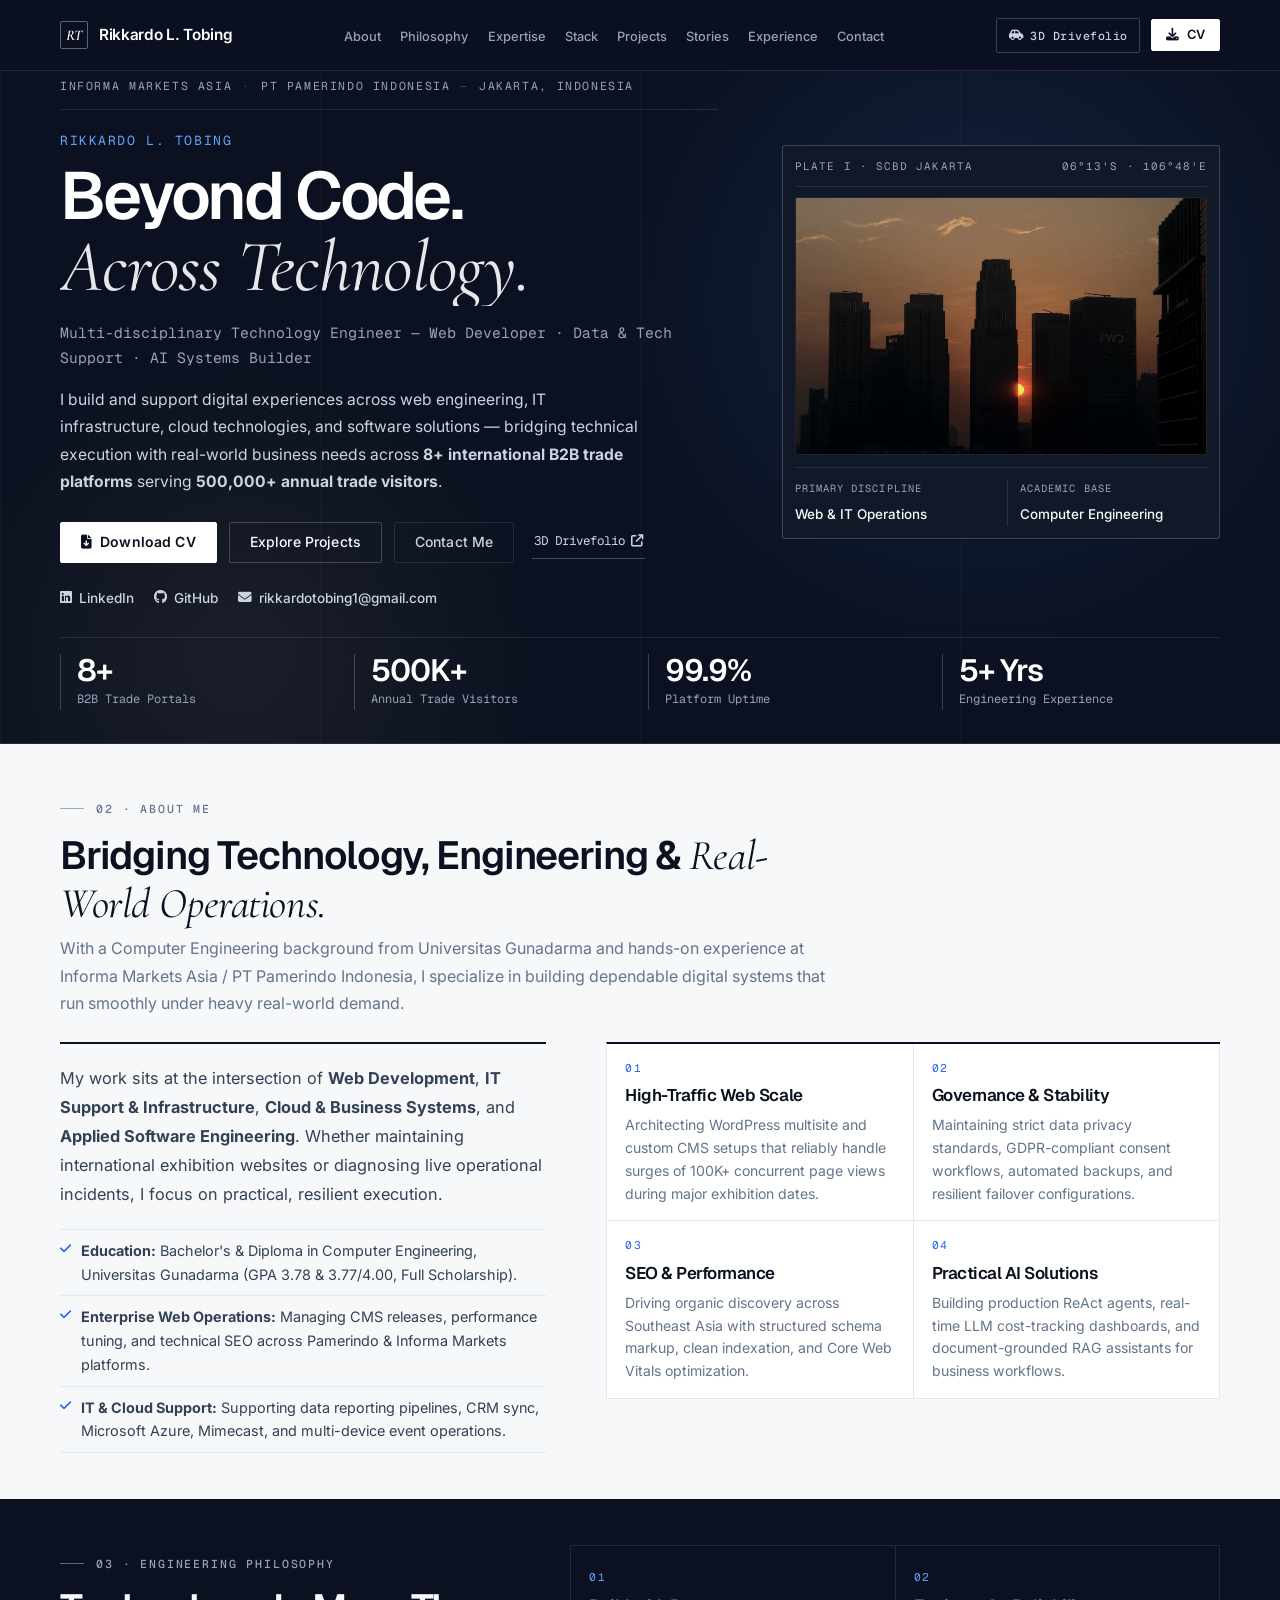
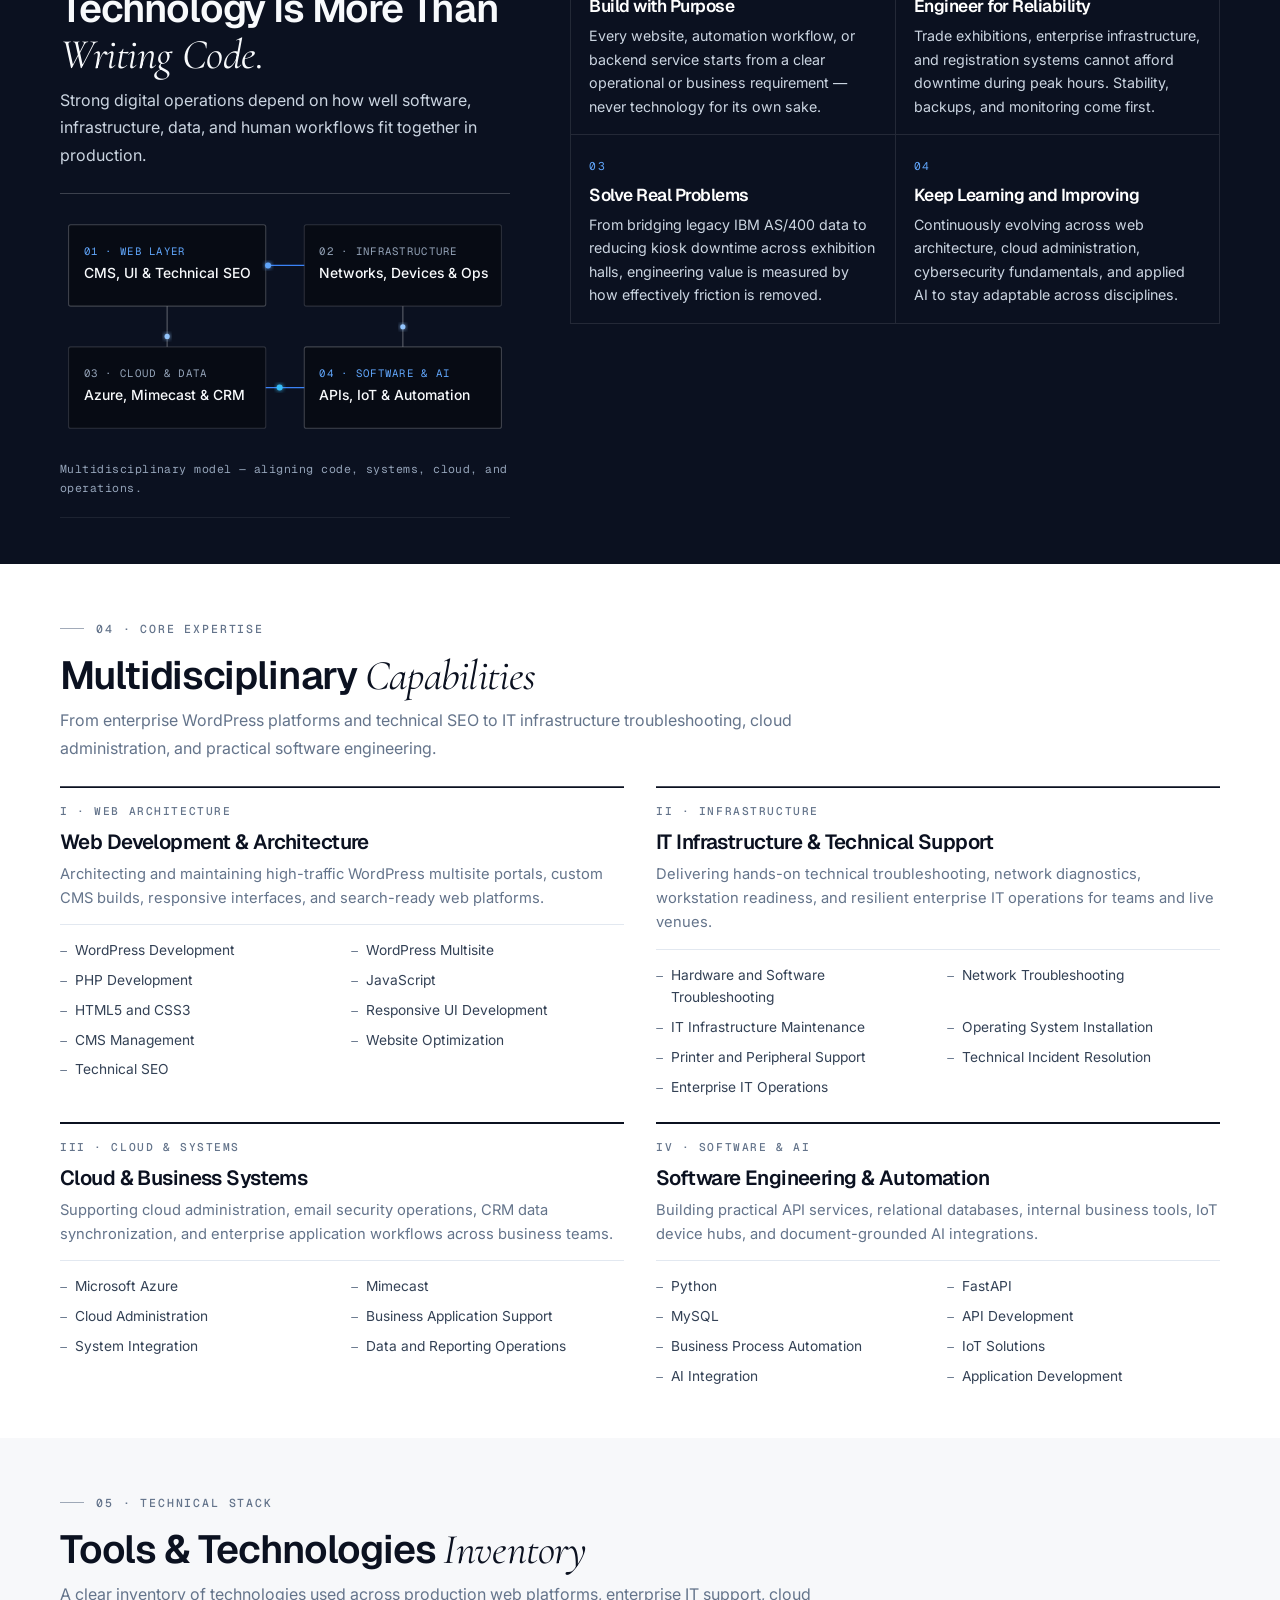
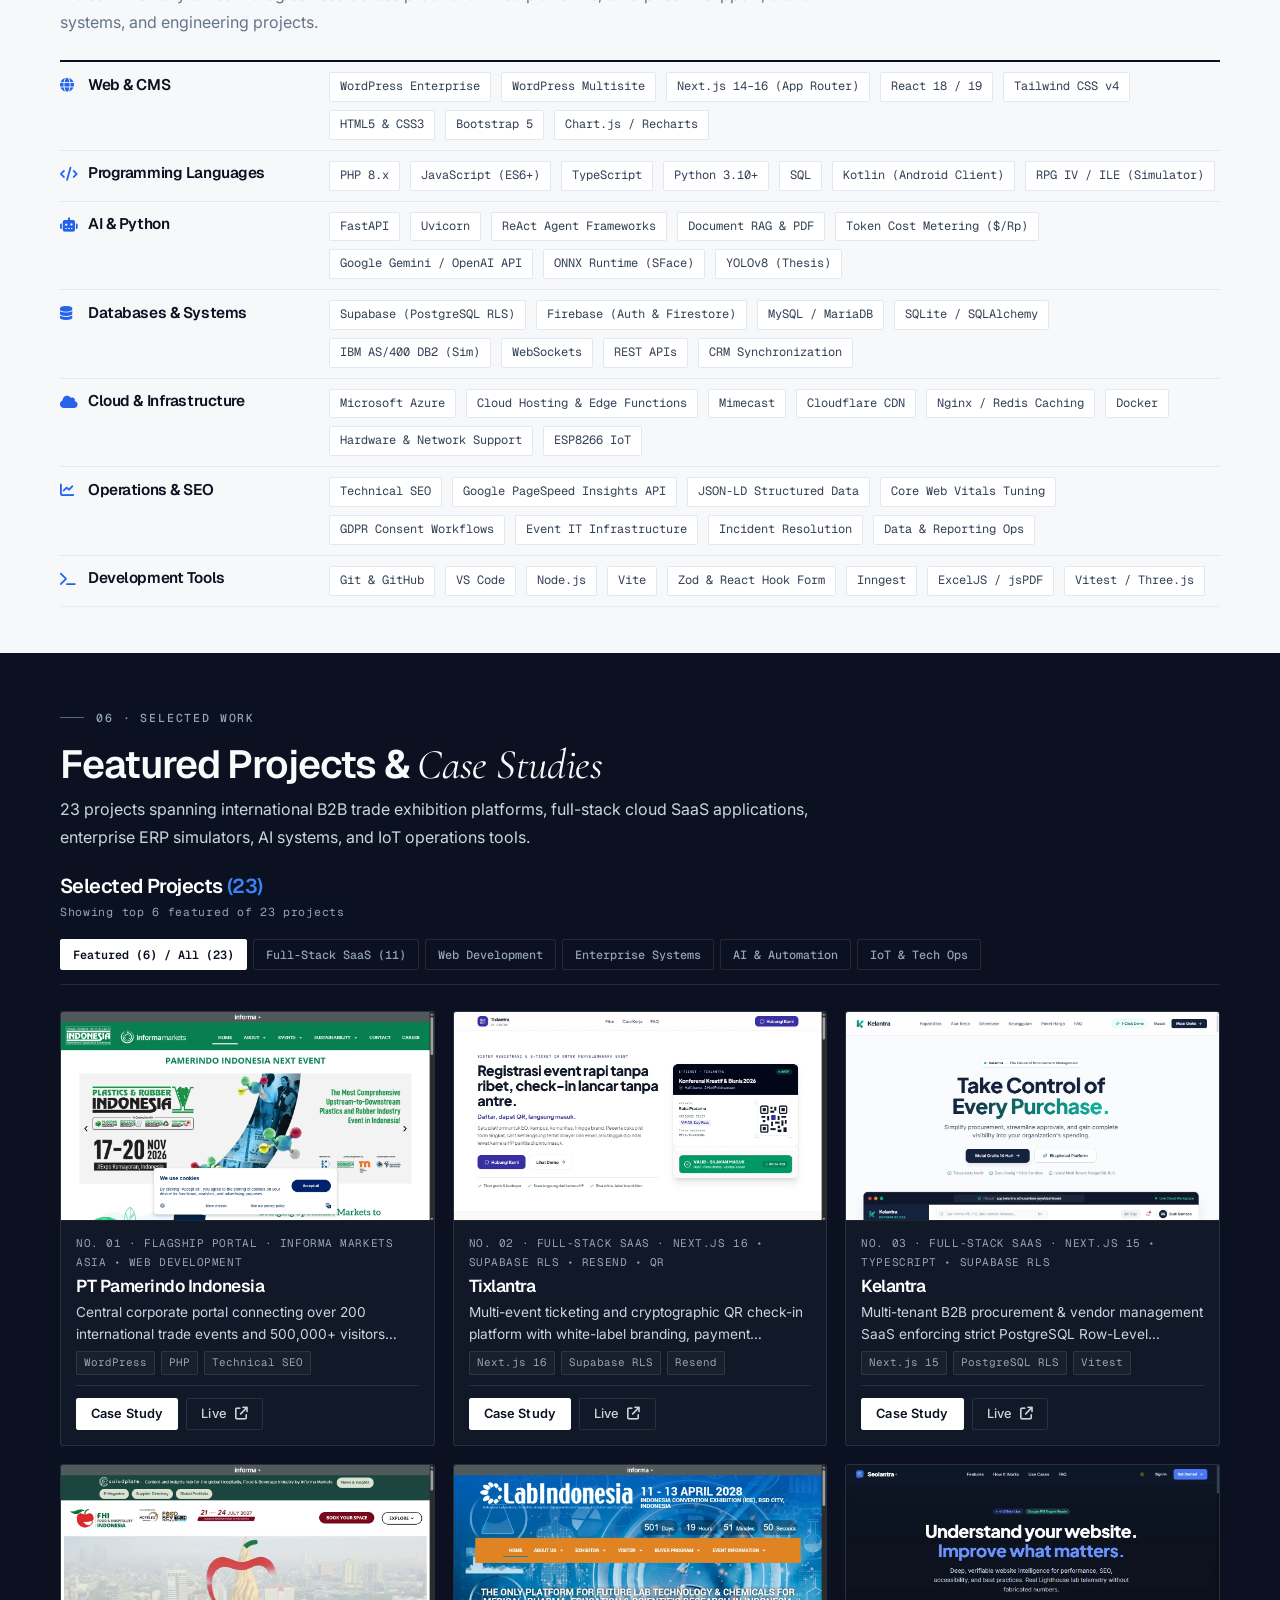
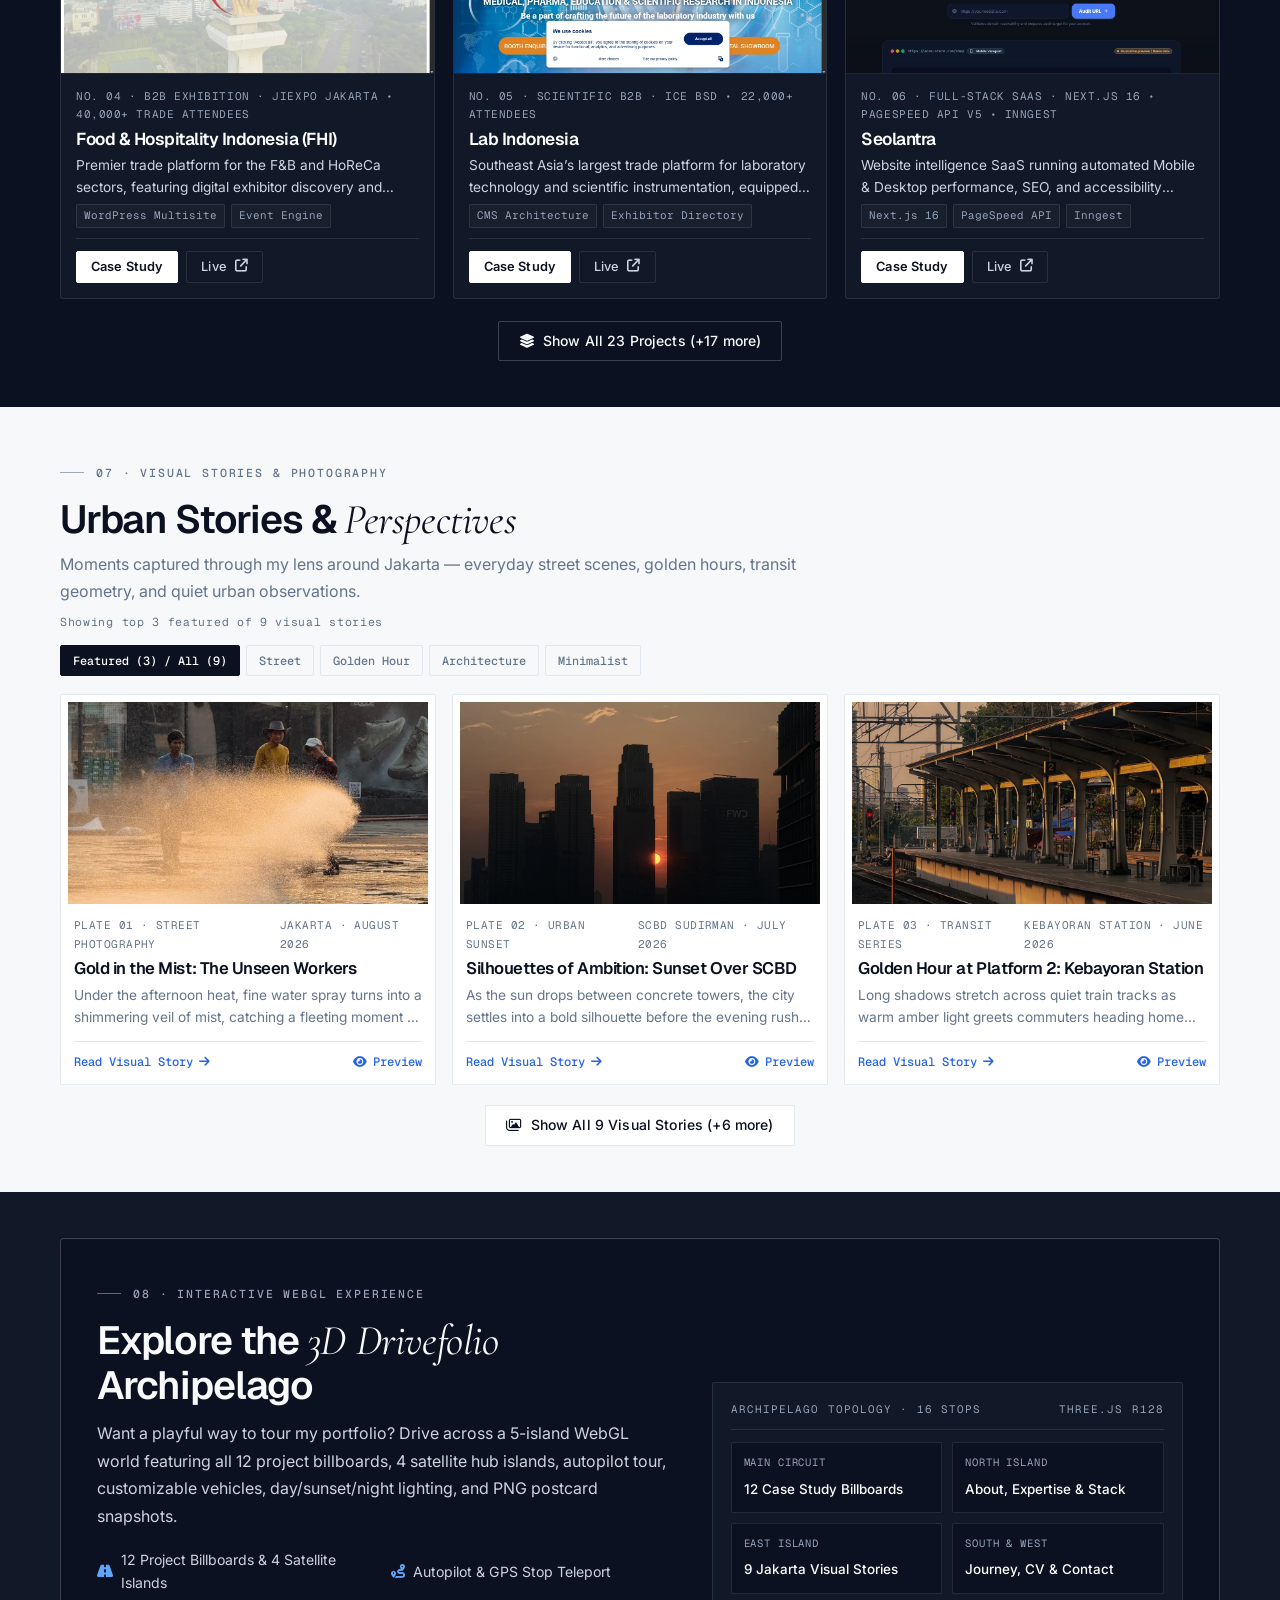
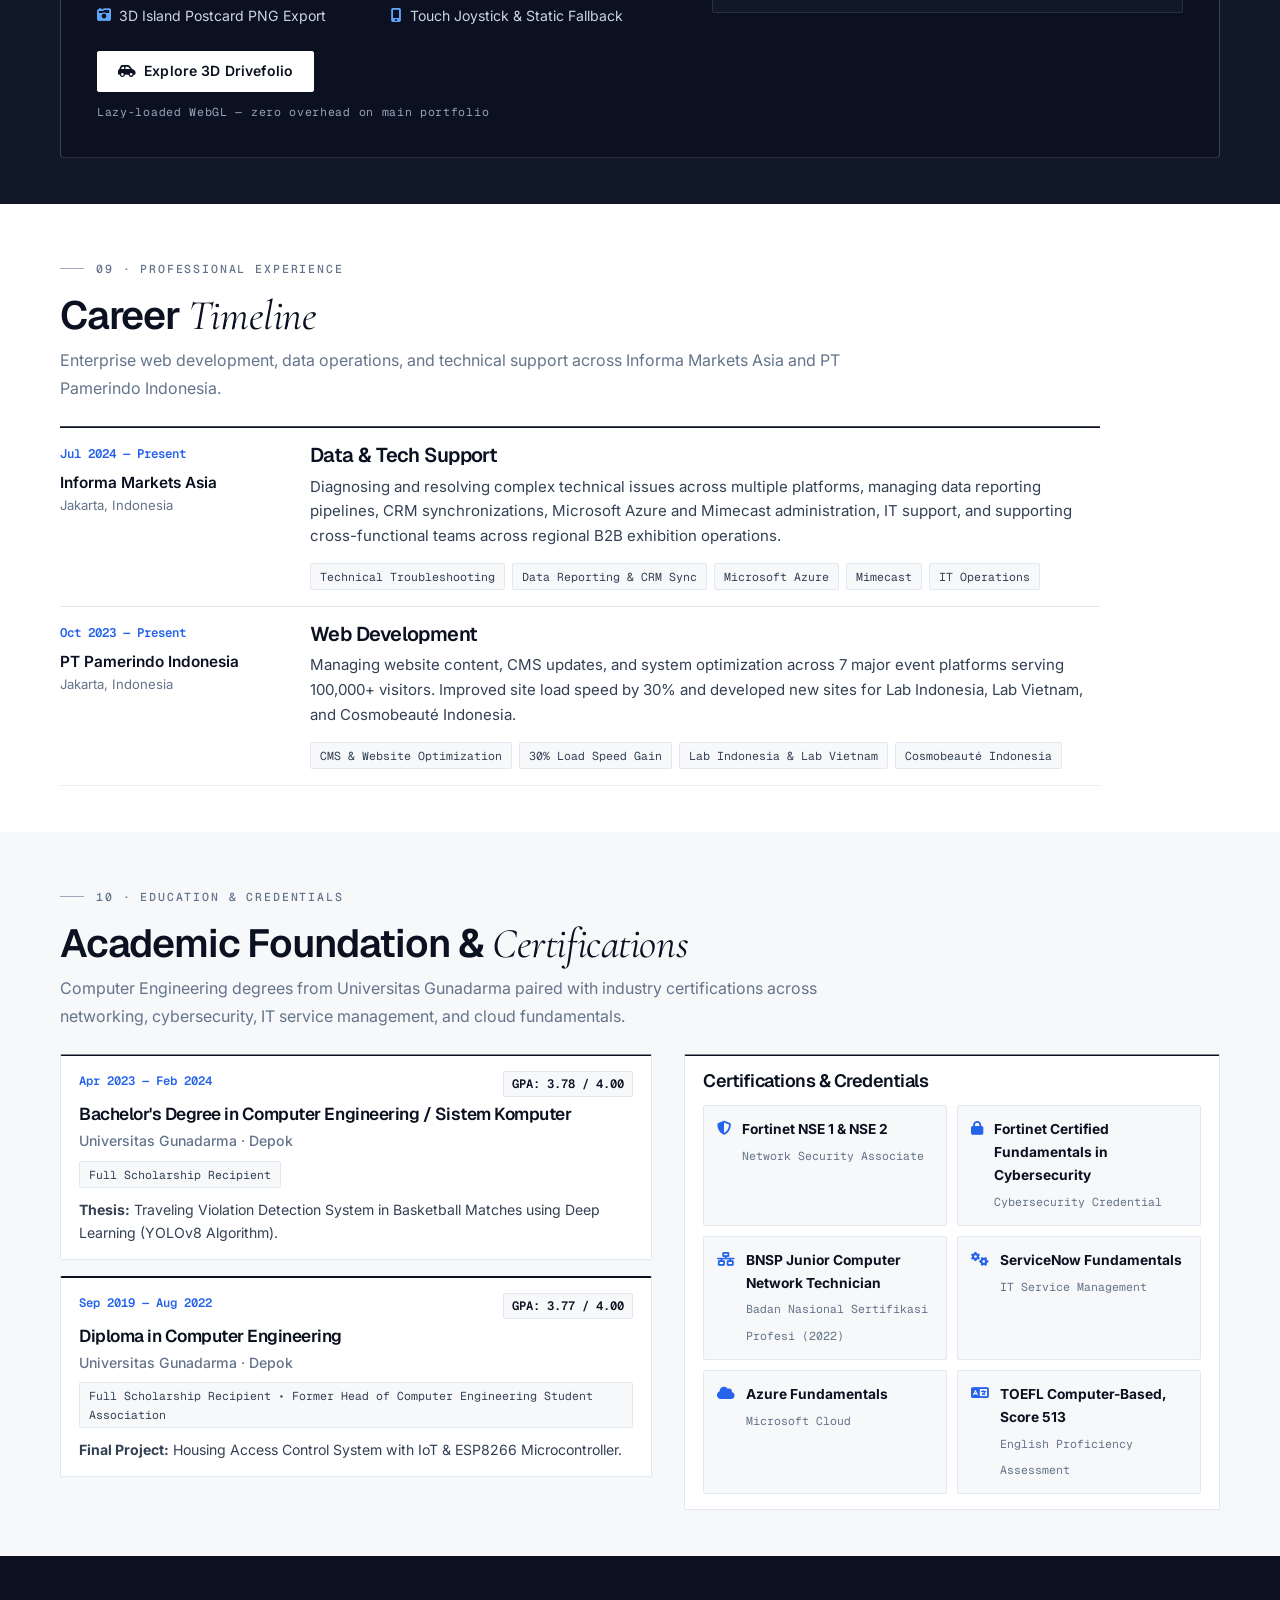
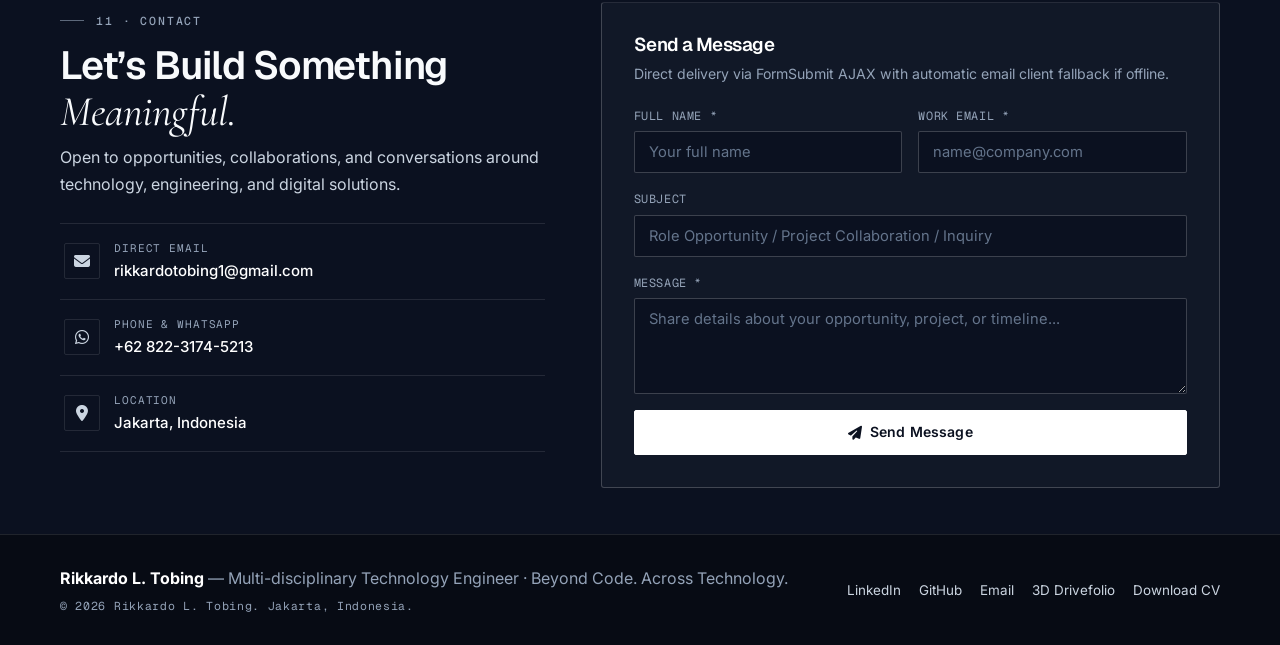
==== commit 94254990: "Elevate bespoke editorial motion, curtain reveals, parallax, SVG telemetry pulses, and nitro 3D feel" ====
--- a/index.html
+++ b/index.html
@@ -31,7 +31,7 @@
   <link href="https://fonts.googleapis.com/css2?family=Cormorant+Garamond:ital,wght@0,400;0,500;0,600;1,400;1,600&family=Geist+Mono:wght@400;500;600;700&family=Geist:wght@500;600;700&family=Inter:wght@400;500;600;700&display=swap" rel="stylesheet" />
   <link rel="stylesheet" href="https://cdnjs.cloudflare.com/ajax/libs/font-awesome/6.5.0/css/all.min.css" />
 
-  <link rel="stylesheet" href="css/style.css?v=17.0" />
+  <link rel="stylesheet" href="css/style.css?v=18.0" />
 
   <!-- Structured Data (JSON-LD) -->
   <script type="application/ld+json">
@@ -292,26 +292,49 @@
 
             <div class="philosophy-diagram-card">
               <svg viewBox="0 0 420 210" width="100%" role="img" aria-label="Systems integration diagram connecting Web, Infrastructure, Cloud, and Software">
-                <rect x="8" y="10" width="184" height="76" rx="2" fill="#070B14" stroke="rgba(255,255,255,0.22)" stroke-width="1" />
+                <defs>
+                  <filter id="circuitGlow" x="-40%" y="-40%" width="180%" height="180%">
+                    <feGaussianBlur stdDeviation="2.2" result="blur" />
+                    <feMerge>
+                      <feMergeNode in="blur" />
+                      <feMergeNode in="SourceGraphic" />
+                    </feMerge>
+                  </filter>
+                </defs>
+                <rect class="circuit-node" x="8" y="10" width="184" height="76" rx="2" fill="#070B14" stroke="rgba(255,255,255,0.22)" stroke-width="1" />
                 <text x="22" y="38" fill="#60A5FA" font-family="Geist Mono, monospace" font-size="10" letter-spacing="1.2">01 · WEB LAYER</text>
                 <text x="22" y="60" fill="#F8FAFC" font-family="Inter, sans-serif" font-size="13" font-weight="500">CMS, UI &amp; Technical SEO</text>
 
-                <rect x="228" y="10" width="184" height="76" rx="2" fill="#070B14" stroke="rgba(255,255,255,0.14)" stroke-width="1" />
+                <rect class="circuit-node" x="228" y="10" width="184" height="76" rx="2" fill="#070B14" stroke="rgba(255,255,255,0.14)" stroke-width="1" />
                 <text x="242" y="38" fill="#94A3B8" font-family="Geist Mono, monospace" font-size="10" letter-spacing="1.2">02 · INFRASTRUCTURE</text>
                 <text x="242" y="60" fill="#F8FAFC" font-family="Inter, sans-serif" font-size="13" font-weight="500">Networks, Devices &amp; Ops</text>
 
-                <rect x="8" y="124" width="184" height="76" rx="2" fill="#070B14" stroke="rgba(255,255,255,0.14)" stroke-width="1" />
+                <rect class="circuit-node" x="8" y="124" width="184" height="76" rx="2" fill="#070B14" stroke="rgba(255,255,255,0.14)" stroke-width="1" />
                 <text x="22" y="152" fill="#94A3B8" font-family="Geist Mono, monospace" font-size="10" letter-spacing="1.2">03 · CLOUD &amp; DATA</text>
                 <text x="22" y="174" fill="#F8FAFC" font-family="Inter, sans-serif" font-size="13" font-weight="500">Azure, Mimecast &amp; CRM</text>
 
-                <rect x="228" y="124" width="184" height="76" rx="2" fill="#070B14" stroke="rgba(255,255,255,0.22)" stroke-width="1" />
+                <rect class="circuit-node" x="228" y="124" width="184" height="76" rx="2" fill="#070B14" stroke="rgba(255,255,255,0.22)" stroke-width="1" />
                 <text x="242" y="152" fill="#60A5FA" font-family="Geist Mono, monospace" font-size="10" letter-spacing="1.2">04 · SOFTWARE &amp; AI</text>
                 <text x="242" y="174" fill="#F8FAFC" font-family="Inter, sans-serif" font-size="13" font-weight="500">APIs, IoT &amp; Automation</text>
 
-                <line x1="192" y1="48" x2="228" y2="48" stroke="#3B82F6" stroke-width="1" />
-                <line x1="192" y1="162" x2="228" y2="162" stroke="#3B82F6" stroke-width="1" />
-                <line x1="100" y1="86" x2="100" y2="124" stroke="rgba(255,255,255,0.22)" stroke-width="1" />
-                <line x1="320" y1="86" x2="320" y2="124" stroke="rgba(255,255,255,0.22)" stroke-width="1" />
+                <line x1="192" y1="48" x2="228" y2="48" stroke="#3B82F6" stroke-width="1.2" />
+                <line x1="192" y1="162" x2="228" y2="162" stroke="#3B82F6" stroke-width="1.2" />
+                <line x1="100" y1="86" x2="100" y2="124" stroke="rgba(255,255,255,0.28)" stroke-width="1.2" />
+                <line x1="320" y1="86" x2="320" y2="124" stroke="rgba(255,255,255,0.28)" stroke-width="1.2" />
+
+                <!-- Animated telemetry signal packets -->
+                <circle r="2.8" fill="#60A5FA" filter="url(#circuitGlow)" class="circuit-pulse">
+                  <animateMotion dur="2.2s" repeatCount="indefinite" path="M192,48 L228,48" />
+                </circle>
+                <circle r="2.8" fill="#38BDF8" filter="url(#circuitGlow)" class="circuit-pulse">
+                  <animateMotion dur="2.4s" begin="0.8s" repeatCount="indefinite" path="M228,162 L192,162" />
+                </circle>
+                <circle r="2.4" fill="#93C5FD" filter="url(#circuitGlow)" class="circuit-pulse">
+                  <animateMotion dur="2.6s" begin="0.4s" repeatCount="indefinite" path="M100,86 L100,124" />
+                </circle>
+                <circle r="2.4" fill="#93C5FD" filter="url(#circuitGlow)" class="circuit-pulse">
+                  <animateMotion dur="2.5s" begin="1.1s" repeatCount="indefinite" path="M320,124 L320,86" />
+                </circle>
               </svg>
               <p class="philosophy-diagram-caption">Multidisciplinary model — aligning code, systems, cloud, and operations.</p>
             </div>
@@ -1486,8 +1509,8 @@
     </div>
   </div>
 
-  <script src="js/data.js?v=17.0"></script>
-  <script src="js/main.js?v=17.0"></script>
+  <script src="js/data.js?v=18.0"></script>
+  <script src="js/main.js?v=18.0"></script>
 </body>
 
 </html>
--- a/css/style.css
+++ b/css/style.css
@@ -2161,7 +2161,7 @@
   color: var(--text-on-light);
 }
 
-/* Subtle pointer-reactive spotlight & depth tilt targets */
+/* Interactive Studio Spotlight, Top-Trace & Optical Depth Targets */
 .project-card,
 .story-card,
 .monograph-frame,
@@ -2172,86 +2172,260 @@
   --tilt-y: 0deg;
 }
 
+.hero-section {
+  --hero-gx: 72%;
+  --hero-gy: 42%;
+  --hero-parallax: 0px;
+}
+
+/* Slow-breathing + pointer-reactive ambient architectural light field in Hero */
+.hero-section::after {
+  content: "";
+  position: absolute;
+  inset: -10%;
+  background:
+    radial-gradient(620px circle at var(--hero-gx) var(--hero-gy), rgba(59, 130, 246, 0.16), transparent 60%),
+    radial-gradient(480px circle at 24% 82%, rgba(212, 188, 148, 0.08), transparent 65%);
+  pointer-events: none;
+  z-index: 0;
+  transition: opacity 0.6s var(--ease-out);
+  animation: auraBreath 9s ease-in-out infinite;
+}
+
+@keyframes auraBreath {
+  0%, 100% { transform: scale(1) translate3d(0, 0, 0); opacity: 0.85; }
+  50% { transform: scale(1.04) translate3d(1%, -1%, 0); opacity: 1; }
+}
+
 .project-card,
 .story-card,
 .drivefolio-showcase-card {
   position: relative;
 }
 
+/* Enhanced radial studio sheen on dark cards */
 .project-card::before,
 .drivefolio-showcase-card::before {
   content: "";
   position: absolute;
   inset: 0;
-  background: radial-gradient(380px circle at var(--mx) var(--my), rgba(59, 130, 246, 0.10), transparent 65%);
+  background: radial-gradient(440px circle at var(--mx) var(--my), rgba(59, 130, 246, 0.18), transparent 62%);
   opacity: 0;
   transition: opacity 0.35s var(--ease-out);
   pointer-events: none;
   z-index: 2;
 }
 
+/* Crisp top architectural light trace on dark exhibition cards */
+.project-card::after {
+  content: "";
+  position: absolute;
+  top: 0;
+  left: 0;
+  right: 0;
+  height: 2px;
+  background: linear-gradient(90deg, transparent, var(--electric-blue-light), #93C5FD, transparent);
+  transform: scaleX(0);
+  transform-origin: center;
+  transition: transform 0.45s cubic-bezier(0.16, 1, 0.3, 1);
+  pointer-events: none;
+  z-index: 3;
+}
+
+.project-card:hover {
+  transform: translateY(-5px);
+  border-color: rgba(96, 165, 250, 0.42);
+  box-shadow: 0 22px 42px -18px rgba(0, 0, 0, 0.72);
+}
+
 .project-card:hover::before,
 .drivefolio-showcase-card:hover::before {
   opacity: 1;
+}
+
+.project-card:hover::after {
+  transform: scaleX(1);
+}
+
+.story-card:hover {
+  transform: translateY(-5px);
+  border-color: var(--navy-deep);
+  box-shadow: 0 18px 36px -14px rgba(11, 17, 32, 0.18);
+}
+
+.story-card:hover .story-media img {
+  transform: scale(1.065);
+}
+
+.project-card:hover .project-thumb img {
+  transform: scale(1.055);
+}
+
+/* Matrix, Pillar, Expertise, Timeline, Stack Pill Hover Polish */
+.pillar-card,
+.principle-card,
+.expertise-card,
+.timeline-item,
+.edu-card,
+.cert-card {
+  position: relative;
+}
+
+.pillar-card:hover,
+.expertise-card:hover,
+.edu-card:hover {
+  transform: translateY(-3px);
+  box-shadow: 0 14px 30px -16px rgba(11, 17, 32, 0.12);
+  border-color: rgba(59, 130, 246, 0.45);
+}
+
+.principle-card {
+  transition: background-color 0.3s var(--ease-out), border-color 0.3s var(--ease-out), transform 0.35s var(--ease-out);
+}
+
+.principle-card:hover {
+  background: rgba(255, 255, 255, 0.045);
+  border-color: rgba(96, 165, 250, 0.4);
+  transform: translateY(-3px);
+}
+
+.timeline-item {
+  transition: padding-left 0.35s var(--ease-out), border-color 0.35s var(--ease-out), background-color 0.35s var(--ease-out);
+}
+
+.timeline-item:hover {
+  padding-left: 12px;
+  border-bottom-color: var(--electric-blue);
+  background: rgba(59, 130, 246, 0.025);
+}
+
+.cert-card {
+  transition: transform 0.28s var(--ease-out), border-color 0.28s var(--ease-out), box-shadow 0.28s var(--ease-out);
+}
+
+.cert-card:hover {
+  transform: translateX(4px);
+  border-color: var(--electric-blue);
+}
+
+.stack-pill {
+  transition: transform 0.24s var(--ease-out), border-color 0.24s var(--ease-out), color 0.24s var(--ease-out), background-color 0.24s var(--ease-out);
+}
+
+.stack-pill:hover {
+  transform: translateY(-2px);
+  border-color: var(--navy-deep);
+  color: var(--navy-deep);
+  background: #FFFFFF;
+}
+
+/* Magnetic CTAs */
+.btn-magnetic {
+  transform: translate3d(var(--mag-x, 0px), var(--mag-y, 0px), 0);
+  transition:
+    transform 0.32s cubic-bezier(0.22, 1, 0.36, 1),
+    color var(--transition),
+    background-color var(--transition),
+    border-color var(--transition),
+    box-shadow var(--transition);
+  will-change: transform;
 }
 
 /* Hero Choreography on Initial Entry */
 @keyframes heroRiseIn {
   from {
     opacity: 0;
-    transform: translateY(16px);
+    transform: translateY(24px);
+    clip-path: inset(0 0 18% 0);
   }
   to {
     opacity: 1;
     transform: translateY(0);
+    clip-path: inset(0 0 0 0);
   }
 }
 
 @keyframes plateReveal {
   from {
     opacity: 0;
-    transform: translateY(18px) scale(0.985);
+    transform: translateY(26px) scale(0.95);
+    clip-path: inset(12% 0 12% 0);
   }
   to {
     opacity: 1;
     transform: translateY(0) scale(1);
+    clip-path: inset(0 0 0 0);
+  }
+}
+
+@keyframes imageUnveil {
+  from {
+    transform: scale(1.14);
+    filter: contrast(1.1) brightness(0.75);
+  }
+  to {
+    transform: scale(1);
+    filter: contrast(1.05) brightness(0.94);
   }
 }
 
 @keyframes meridianDrift {
   0%, 100% {
-    opacity: 0.72;
+    opacity: 0.65;
     transform: translateY(0);
   }
   50% {
     opacity: 1;
-    transform: translateY(-6px);
+    transform: translateY(-10px);
   }
 }
 
 .hero-section::before {
-  animation: meridianDrift 12s ease-in-out infinite;
-}
-
-html.js-ready .hero-dateline { animation: heroRiseIn 0.65s var(--ease-out) 0.04s both; }
-html.js-ready .hero-name { animation: heroRiseIn 0.65s var(--ease-out) 0.10s both; }
-html.js-ready .hero-title { animation: heroRiseIn 0.75s var(--ease-out) 0.16s both; }
-html.js-ready .hero-role { animation: heroRiseIn 0.65s var(--ease-out) 0.22s both; }
-html.js-ready .hero-description { animation: heroRiseIn 0.65s var(--ease-out) 0.28s both; }
-html.js-ready .hero-ctas { animation: heroRiseIn 0.65s var(--ease-out) 0.34s both; }
-html.js-ready .hero-socials { animation: heroRiseIn 0.65s var(--ease-out) 0.40s both; }
-html.js-ready .hero-visual { animation: plateReveal 0.85s var(--ease-out) 0.20s both; }
-html.js-ready .hero-stats-strip { animation: heroRiseIn 0.7s var(--ease-out) 0.44s both; }
+  animation: meridianDrift 11s ease-in-out infinite;
+}
+
+html.js-ready .hero-dateline { animation: heroRiseIn 0.72s cubic-bezier(0.16, 1, 0.3, 1) 0.04s both; }
+html.js-ready .hero-name { animation: heroRiseIn 0.72s cubic-bezier(0.16, 1, 0.3, 1) 0.12s both; }
+html.js-ready .hero-title { animation: heroRiseIn 0.85s cubic-bezier(0.16, 1, 0.3, 1) 0.18s both; }
+html.js-ready .hero-role { animation: heroRiseIn 0.72s cubic-bezier(0.16, 1, 0.3, 1) 0.26s both; }
+html.js-ready .hero-description { animation: heroRiseIn 0.75s cubic-bezier(0.16, 1, 0.3, 1) 0.32s both; }
+html.js-ready .hero-ctas { animation: heroRiseIn 0.75s cubic-bezier(0.16, 1, 0.3, 1) 0.38s both; }
+html.js-ready .hero-socials { animation: heroRiseIn 0.75s cubic-bezier(0.16, 1, 0.3, 1) 0.44s both; }
+html.js-ready .hero-visual { animation: plateReveal 0.95s cubic-bezier(0.16, 1, 0.3, 1) 0.22s both; }
+html.js-ready .monograph-plate img {
+  animation: imageUnveil 1.25s cubic-bezier(0.16, 1, 0.3, 1) 0.25s both;
+  transform: translate3d(0, var(--hero-parallax, 0px), 0) scale(1.03);
+}
+html.js-ready .hero-stats-strip { animation: heroRiseIn 0.8s cubic-bezier(0.16, 1, 0.3, 1) 0.50s both; }
+
+/* Subpage Entry Choreography (project.html, article.html, 404.html) */
+html.js-ready .subpage-hero .container > * {
+  animation: heroRiseIn 0.72s cubic-bezier(0.16, 1, 0.3, 1) both;
+}
+html.js-ready .subpage-hero .container > *:nth-child(1) { animation-delay: 0.05s; }
+html.js-ready .subpage-hero .container > *:nth-child(2) { animation-delay: 0.12s; }
+html.js-ready .subpage-hero .container > *:nth-child(3) { animation-delay: 0.18s; }
+html.js-ready .subpage-hero .container > *:nth-child(4) { animation-delay: 0.24s; }
+html.js-ready .article-frame,
+html.js-ready .case-main-card,
+html.js-ready .case-aside-card {
+  animation: plateReveal 0.85s cubic-bezier(0.16, 1, 0.3, 1) 0.18s both;
+}
 
 /* Smooth Interactive Card & Frame Depth */
 .monograph-frame {
-  transition: transform 0.35s var(--ease-out), border-color var(--transition), box-shadow var(--transition);
+  transition: transform 0.32s var(--ease-out), border-color var(--transition), box-shadow var(--transition);
   transform: perspective(900px) rotateX(var(--tilt-x)) rotateY(var(--tilt-y));
   will-change: transform;
 }
 
 .monograph-frame:hover {
-  border-color: rgba(255, 255, 255, 0.34);
+  border-color: rgba(96, 165, 250, 0.45);
+  box-shadow: 0 28px 58px -18px rgba(0, 0, 0, 0.78);
+}
+
+.monograph-frame:hover .monograph-plate img {
+  transform: translate3d(0, var(--hero-parallax, 0px), 0) scale(1.07);
 }
 
 .card-action-link {
@@ -2263,19 +2437,24 @@
 }
 
 .card-action-link:hover i {
-  transform: translateX(3px);
-}
-
-/* Staggered Section Children on Scroll Reveal */
+  transform: translateX(4px);
+}
+
+/* Staggered Section Curtain & Child Reveals on Scroll */
 html.js-ready [data-reveal] {
   opacity: 0;
-  transform: translateY(18px);
-  transition: opacity 0.68s var(--ease-out), transform 0.68s var(--ease-out);
+  transform: translateY(28px);
+  clip-path: inset(0 0 10% 0);
+  transition:
+    opacity 0.78s cubic-bezier(0.16, 1, 0.3, 1),
+    transform 0.78s cubic-bezier(0.16, 1, 0.3, 1),
+    clip-path 0.85s cubic-bezier(0.16, 1, 0.3, 1);
 }
 
 html.js-ready [data-reveal].revealed {
   opacity: 1;
   transform: translateY(0);
+  clip-path: inset(0 0 0 0);
 }
 
 html.js-ready .pillars-grid-2 .pillar-card,
@@ -2285,16 +2464,19 @@
 html.js-ready .experience-timeline .timeline-item,
 html.js-ready .edu-stack .edu-card,
 html.js-ready .certs-grid .cert-card,
-html.js-ready .island-nodes-grid .island-node {
+html.js-ready .island-nodes-grid .island-node,
+html.js-ready .projects-grid .project-card,
+html.js-ready .stories-grid .story-card {
   opacity: 0;
-  transform: translateY(14px);
+  transform: translateY(22px) scale(0.98);
   transition:
-    opacity 0.56s var(--ease-out),
-    transform 0.56s var(--ease-out),
+    opacity 0.62s cubic-bezier(0.16, 1, 0.3, 1),
+    transform 0.62s cubic-bezier(0.16, 1, 0.3, 1),
     border-color var(--transition),
     background-color var(--transition),
-    box-shadow var(--transition);
-  transition-delay: calc(var(--stagger-i, 0) * 55ms);
+    box-shadow var(--transition),
+    padding-left 0.3s var(--ease-out);
+  transition-delay: calc(var(--stagger-i, 0) * 65ms);
 }
 
 html.js-ready .revealed .pillar-card,
@@ -2304,15 +2486,21 @@
 html.js-ready .revealed .timeline-item,
 html.js-ready .revealed .edu-card,
 html.js-ready .revealed .cert-card,
-html.js-ready .drivefolio-showcase-card.revealed .island-node {
+html.js-ready .drivefolio-showcase-card.revealed .island-node,
+html.js-ready .projects-grid.revealed .project-card,
+html.js-ready .stories-grid.revealed .story-card {
   opacity: 1;
-  transform: translateY(0);
-}
-
-/* SVG Architecture Diagram Line-Draw Motion */
+  transform: translateY(0) scale(1);
+}
+
+/* SVG Architecture Diagram Line-Draw & Node Pulse */
 .philosophy-diagram-card svg rect,
 .philosophy-diagram-card svg line {
-  transition: stroke-dashoffset 0.9s var(--ease-out), opacity 0.6s var(--ease-out);
+  transition: stroke-dashoffset 1.05s cubic-bezier(0.16, 1, 0.3, 1), stroke 0.35s var(--ease-out), opacity 0.6s var(--ease-out);
+}
+
+.philosophy-diagram-card:hover svg .circuit-node {
+  stroke: rgba(96, 165, 250, 0.45);
 }
 
 html.js-ready .philosophy-diagram-card svg line {
@@ -2324,13 +2512,17 @@
   stroke-dashoffset: 0;
 }
 
-/* Card Filter / Expand Entrance Keyframes */
+/* Tactile Spring Entrance on Filter & Expand */
 @keyframes cardEnter {
-  from {
+  0% {
     opacity: 0;
-    transform: translateY(14px) scale(0.985);
+    transform: translateY(22px) scale(0.96);
   }
-  to {
+  70% {
+    opacity: 1;
+    transform: translateY(-2px) scale(1.005);
+  }
+  100% {
     opacity: 1;
     transform: translateY(0) scale(1);
   }
@@ -2338,13 +2530,13 @@
 
 .project-card.card-entering,
 .story-card.card-entering {
-  animation: cardEnter 0.48s var(--ease-out) calc(var(--stagger-i, 0) * 45ms) both;
+  animation: cardEnter 0.56s cubic-bezier(0.16, 1, 0.3, 1) calc(var(--stagger-i, 0) * 52ms) both !important;
 }
 
 /* Smooth Lightbox Stage Transition */
 .modal-backdrop-custom {
   opacity: 0;
-  transition: opacity 0.28s var(--ease-out);
+  transition: opacity 0.3s var(--ease-out);
 }
 
 .modal-backdrop-custom.active {
@@ -2353,8 +2545,8 @@
 }
 
 .modal-dialog-custom {
-  transform: translateY(12px) scale(0.98);
-  transition: transform 0.34s var(--ease-out);
+  transform: translateY(16px) scale(0.96);
+  transition: transform 0.38s cubic-bezier(0.16, 1, 0.3, 1);
 }
 
 .modal-backdrop-custom.active .modal-dialog-custom {
@@ -2369,6 +2561,7 @@
     transition-duration: 0.01ms !important;
     transition-delay: 0ms !important;
   }
+  .circuit-pulse { display: none; }
   html.js-ready [data-reveal],
   html.js-ready .pillars-grid-2 .pillar-card,
   html.js-ready .principles-grid .principle-card,
@@ -2377,11 +2570,16 @@
   html.js-ready .experience-timeline .timeline-item,
   html.js-ready .edu-stack .edu-card,
   html.js-ready .certs-grid .cert-card,
-  html.js-ready .island-nodes-grid .island-node {
+  html.js-ready .island-nodes-grid .island-node,
+  html.js-ready .projects-grid .project-card,
+  html.js-ready .stories-grid .story-card {
     opacity: 1;
     transform: none;
+    clip-path: none;
   }
-  .monograph-frame {
+  .monograph-frame,
+  .monograph-plate img,
+  .btn-magnetic {
     transform: none !important;
   }
 }
